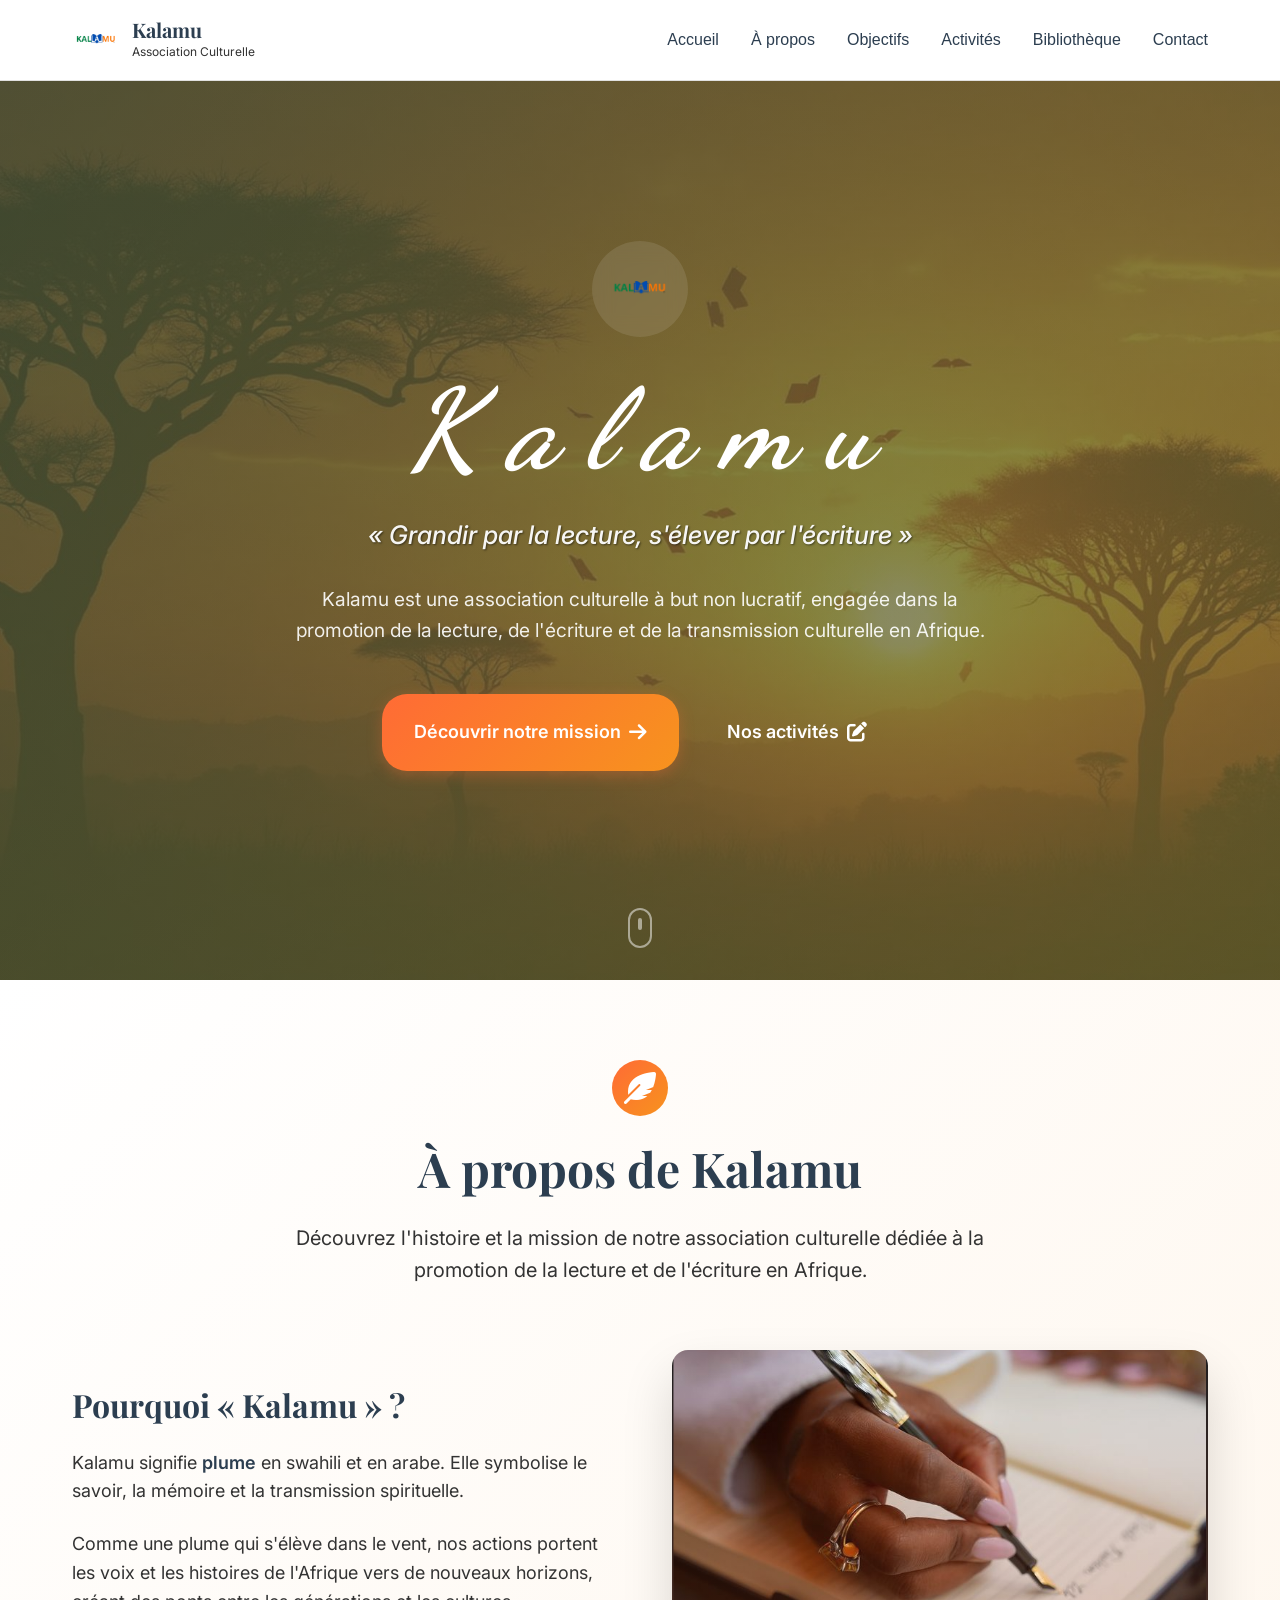
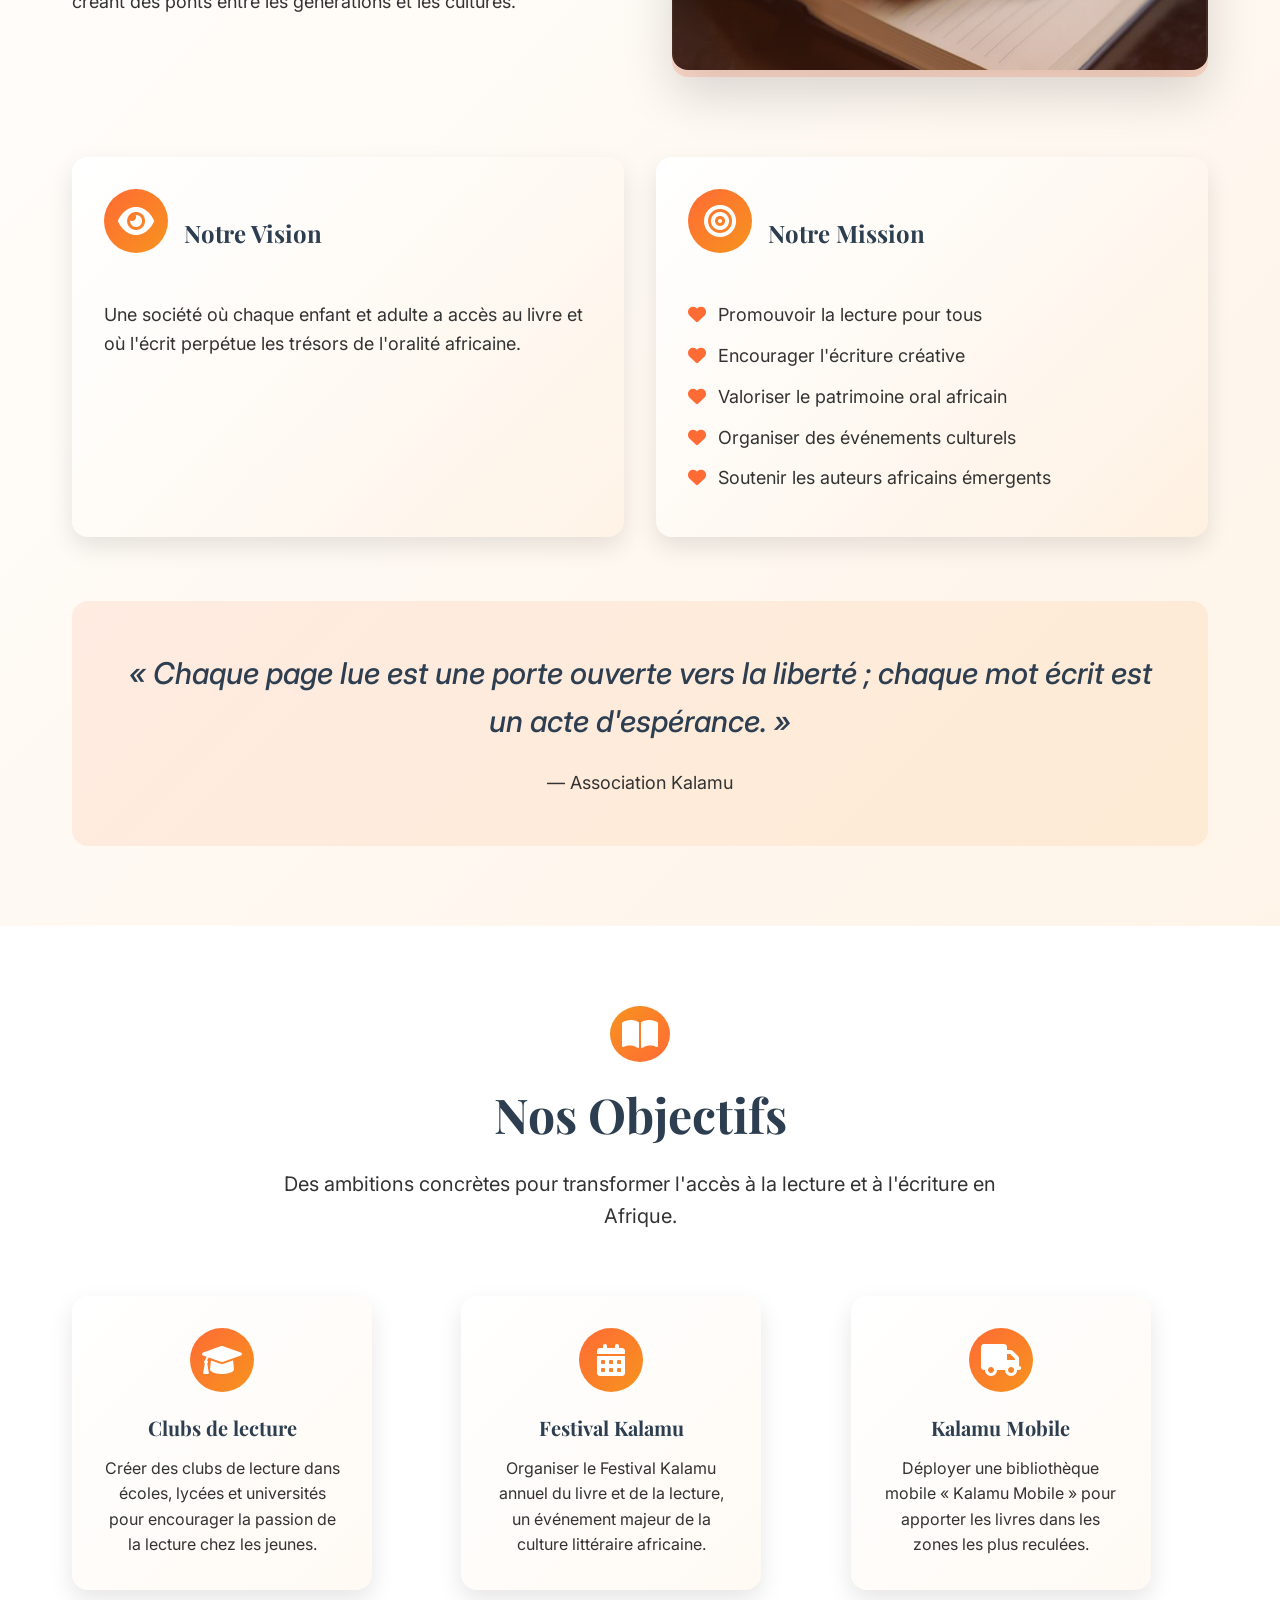
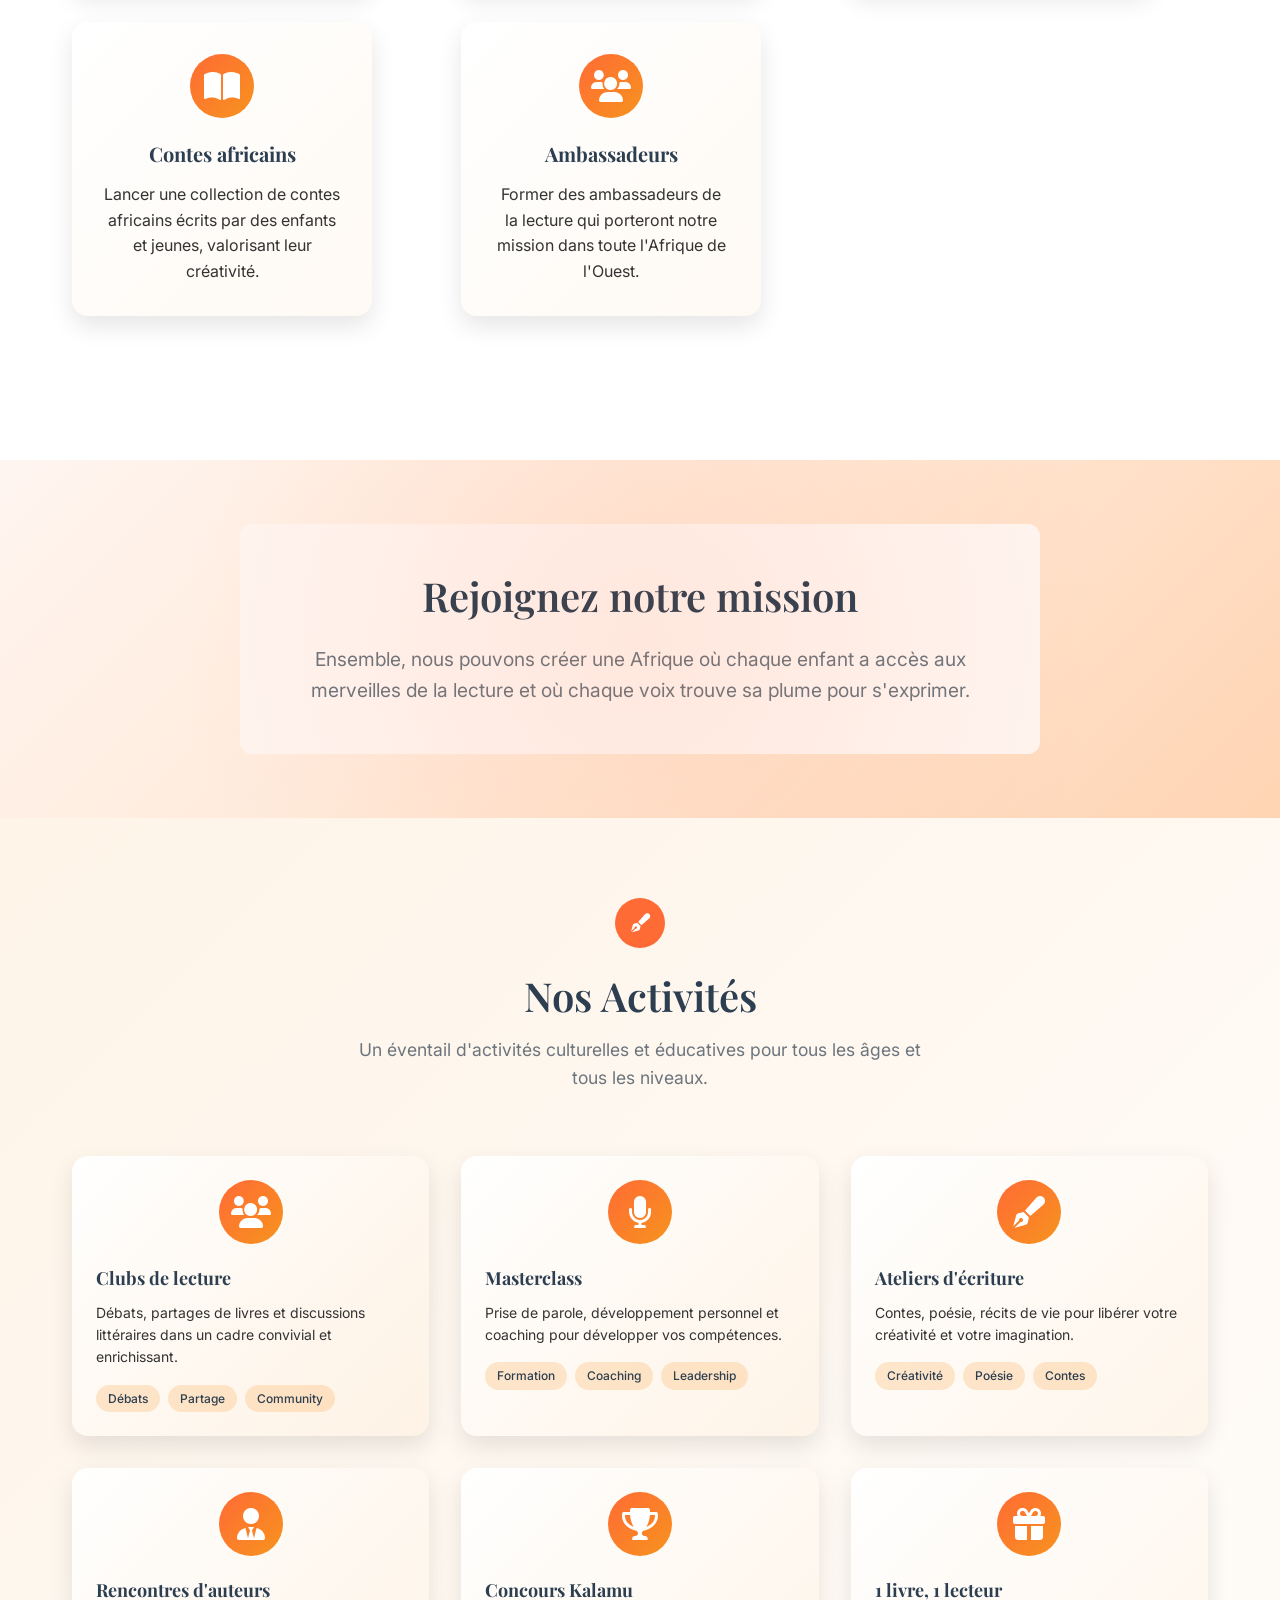
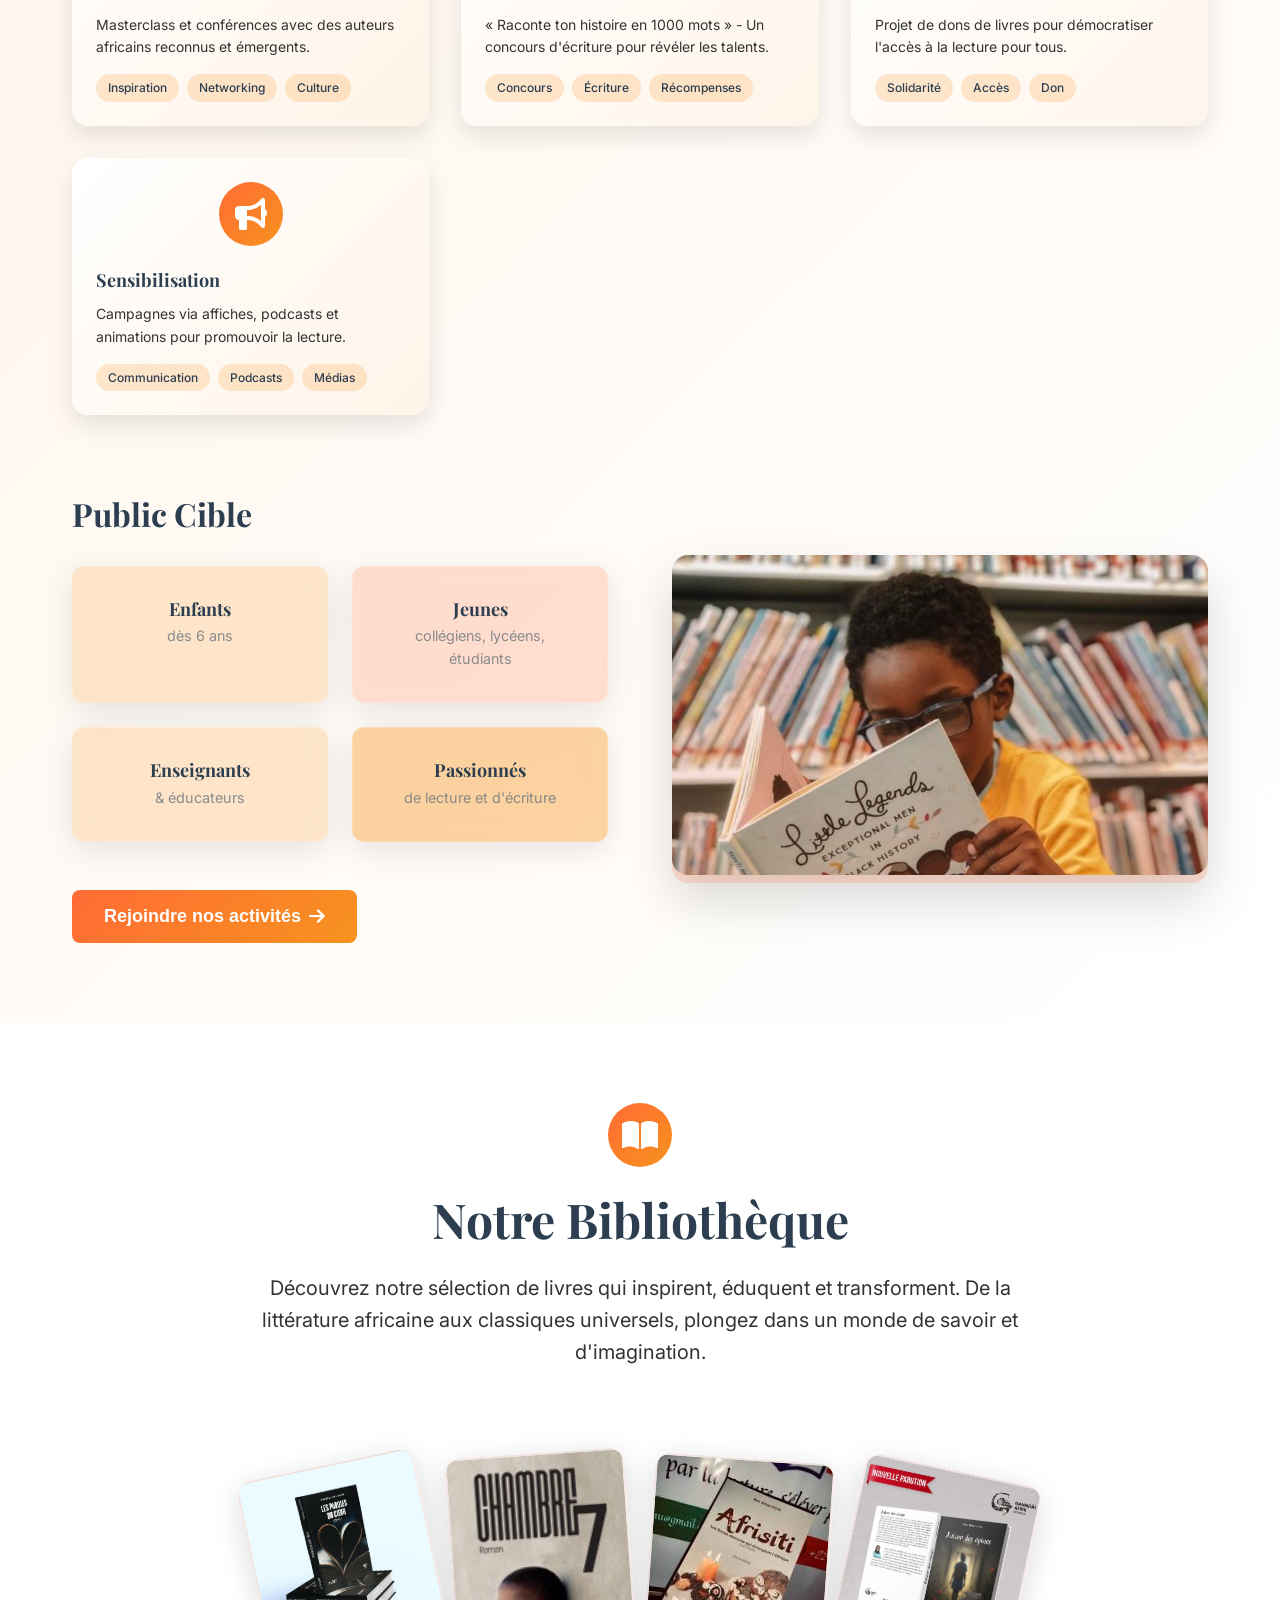
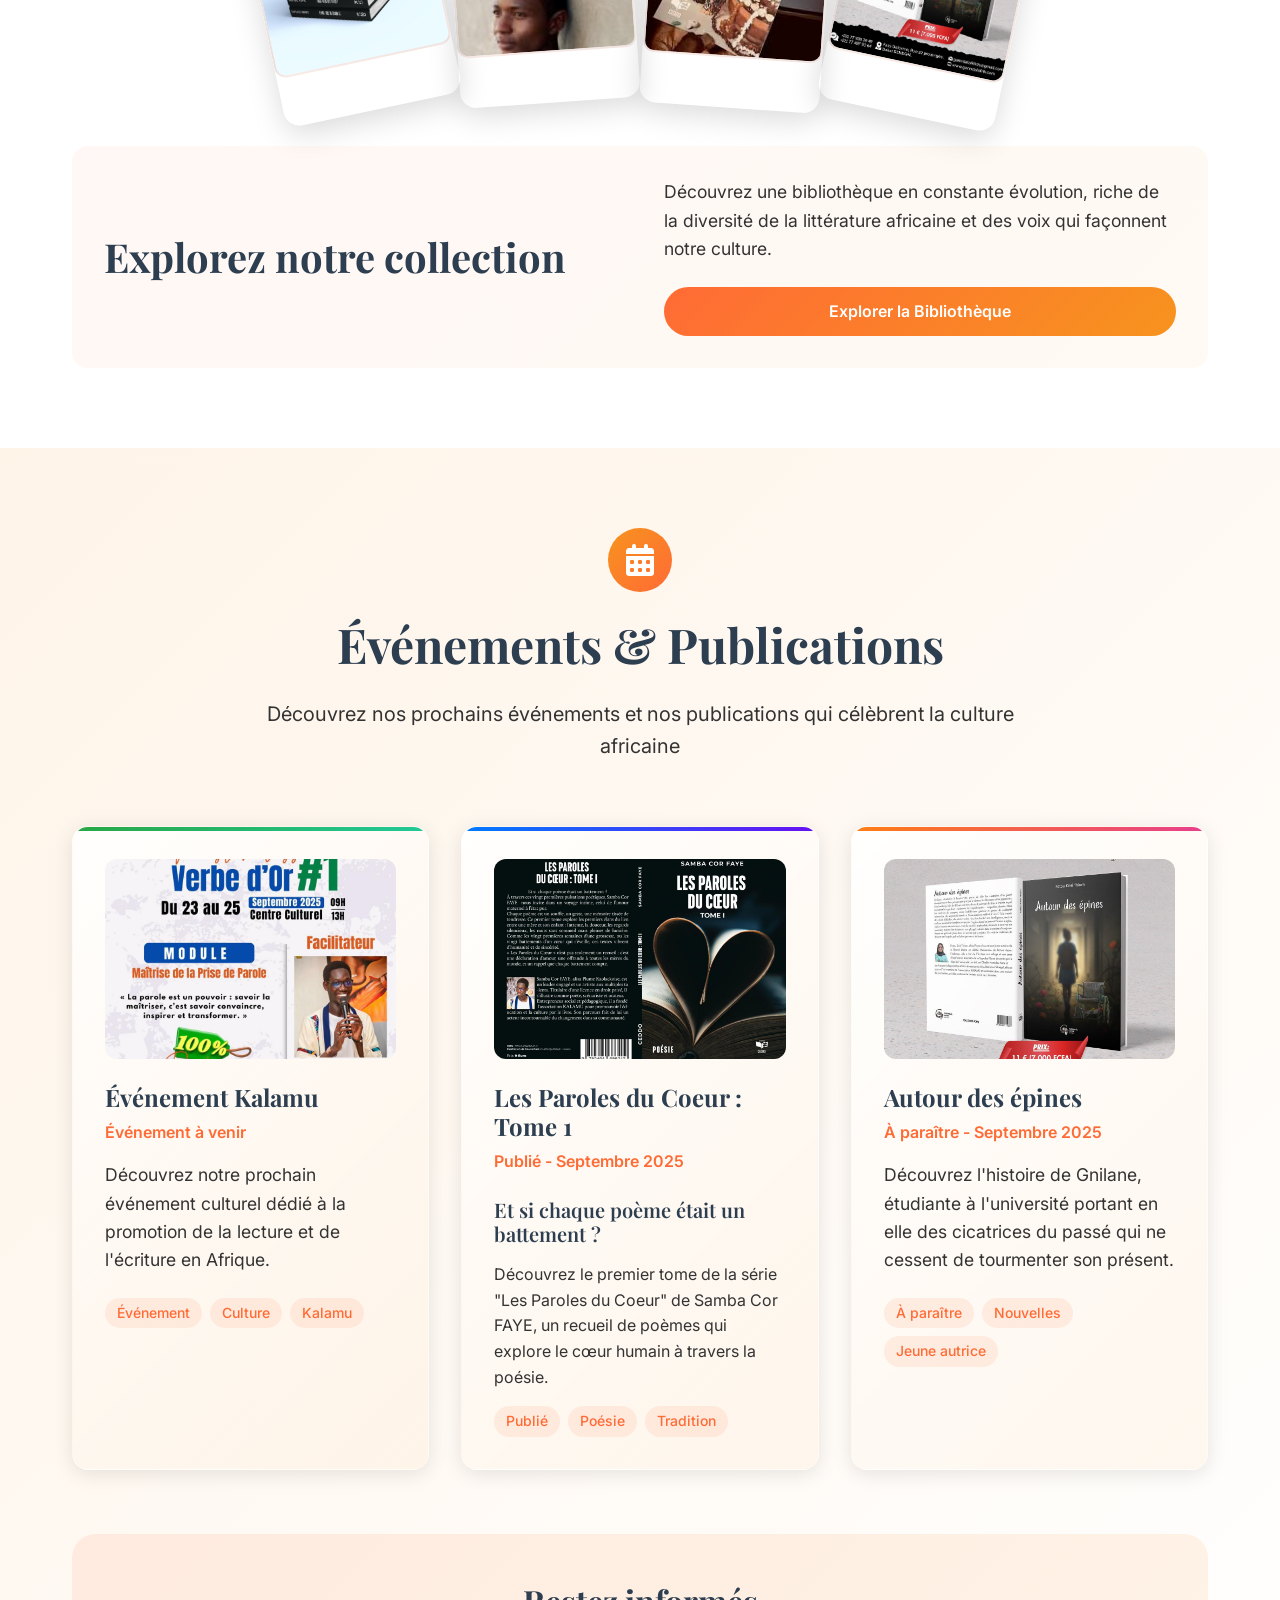
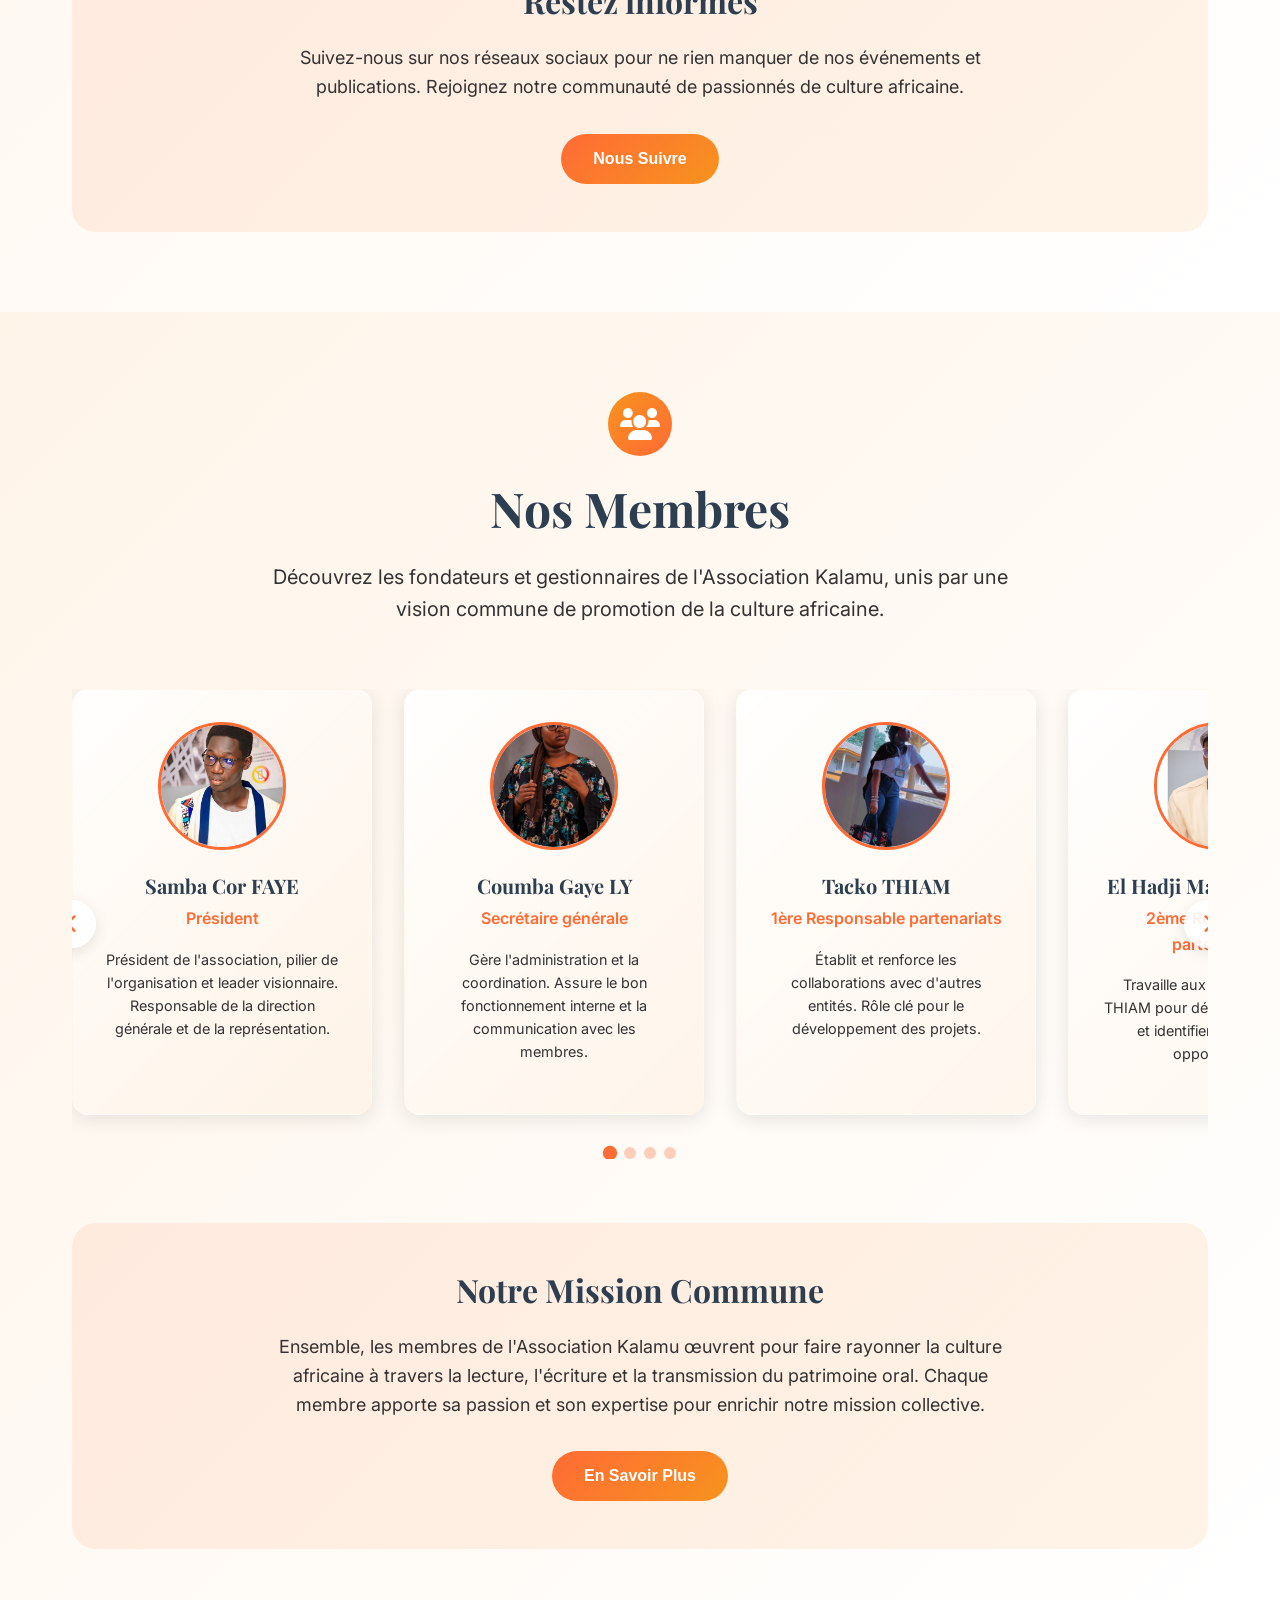
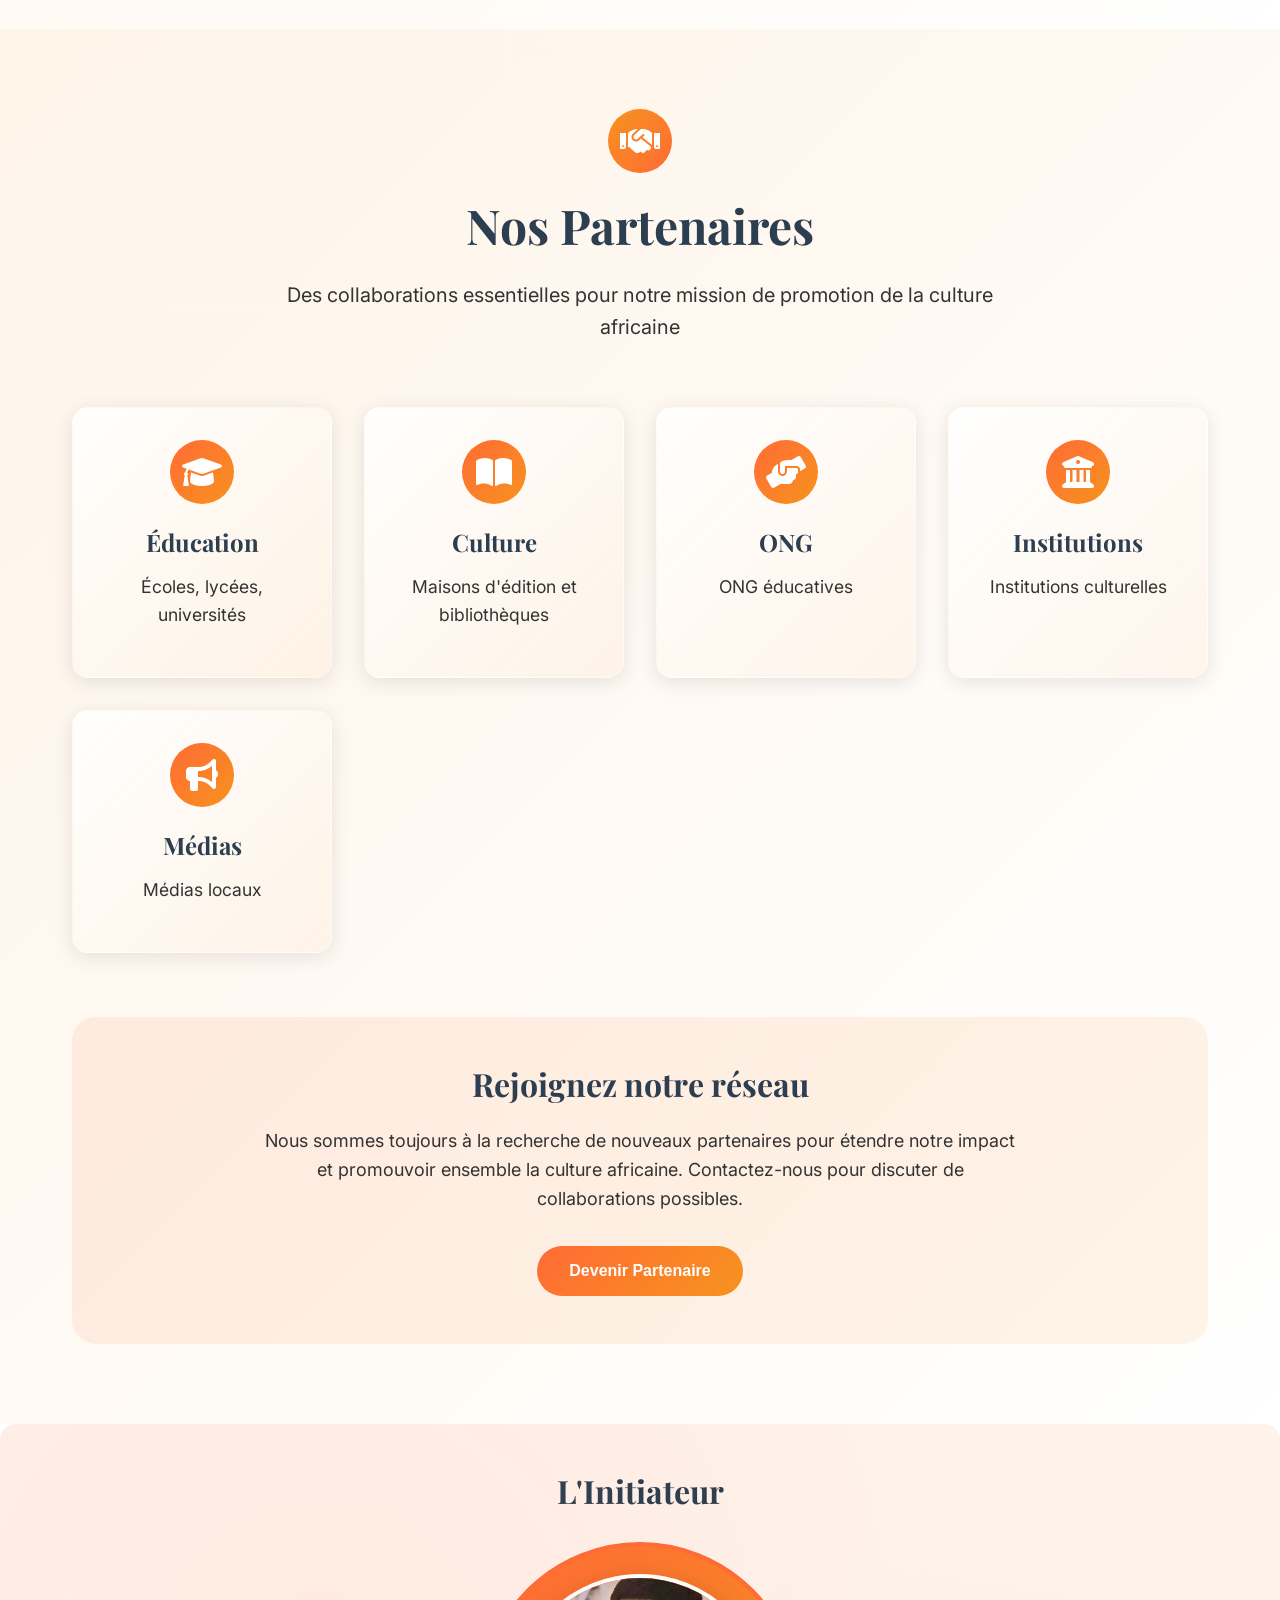
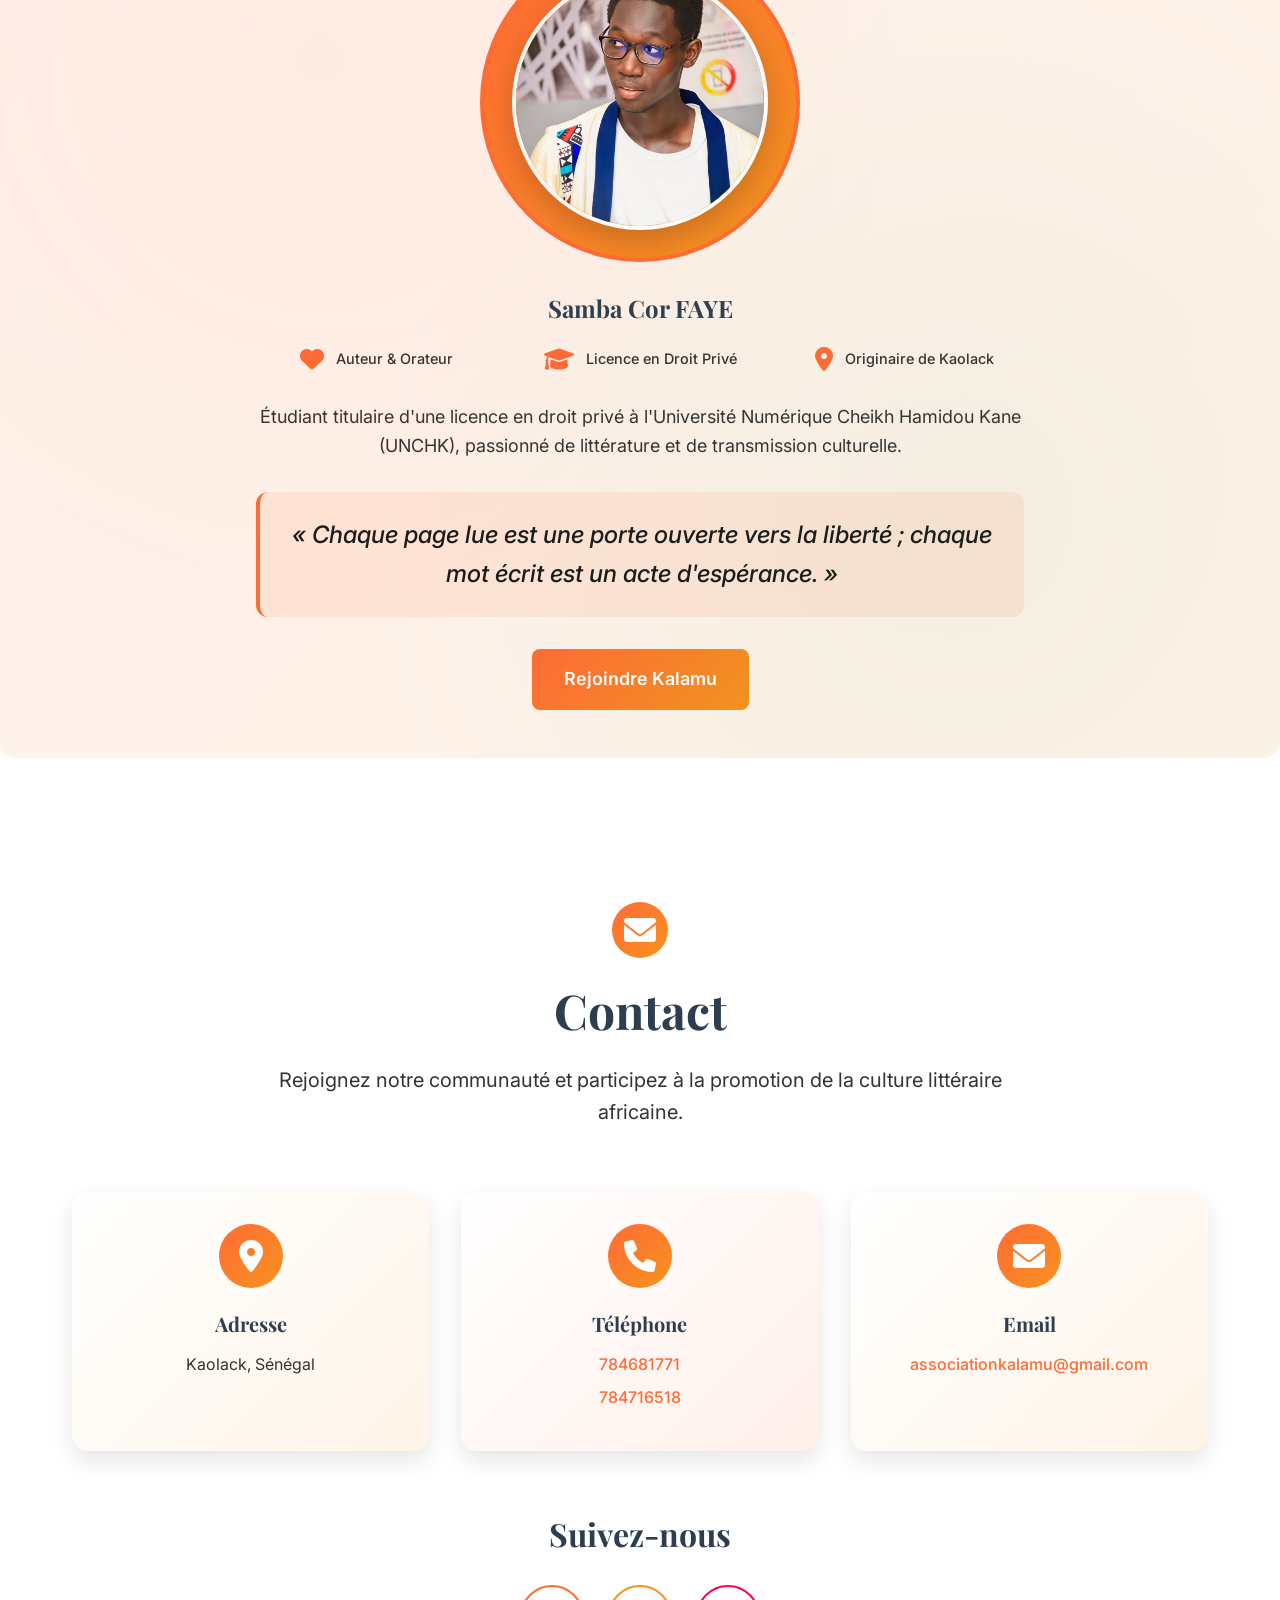
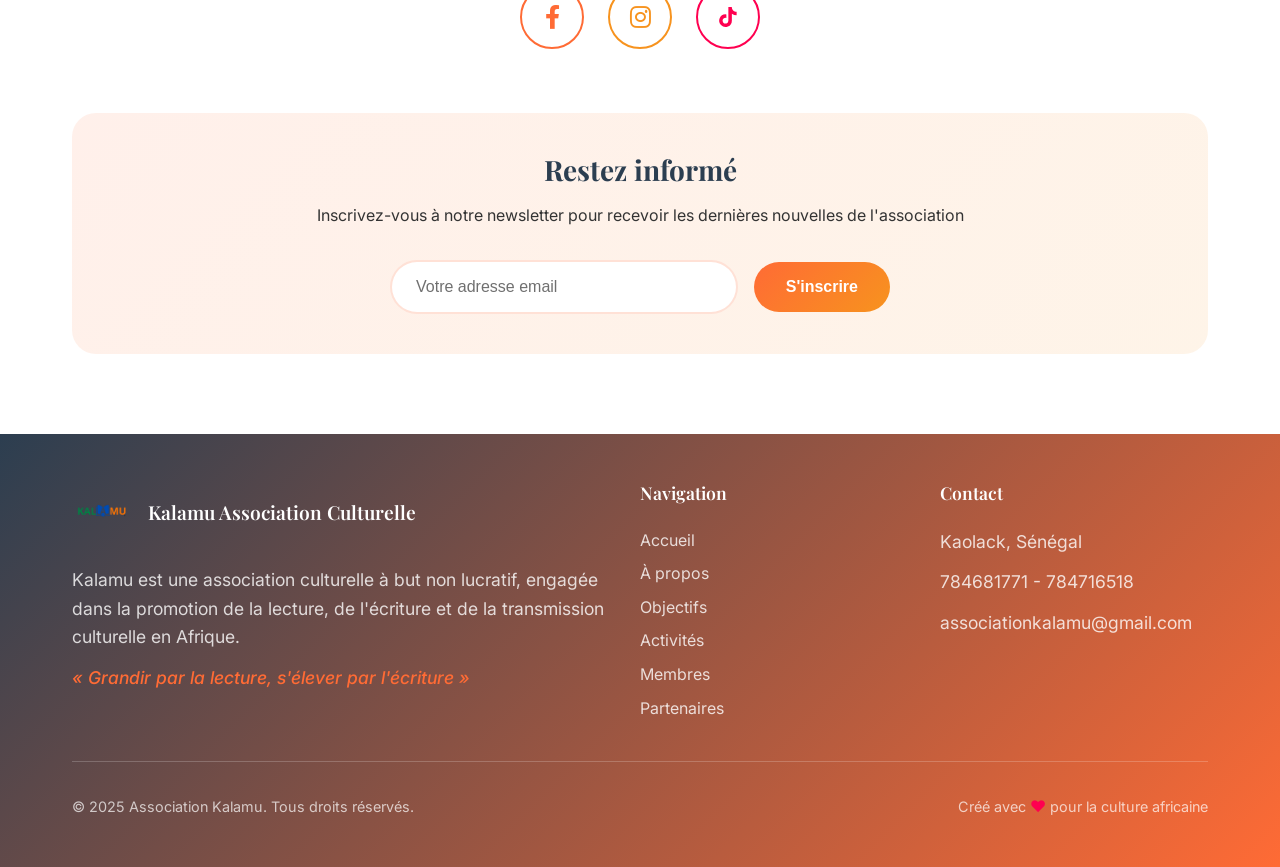
==== index.html @ d5675cac "feat: Add blinking Kalamu text animation and fix iOS Safari hero image display - Add color-changing " ====
<!DOCTYPE html>
<html lang="fr">
<head>
    <meta charset="UTF-8">
    <meta name="viewport" content="width=device-width, initial-scale=1.0">
    <meta name="description" content="Kalamu est une association culturelle à but non lucratif, engagée dans la promotion de la lecture, de l'écriture et de la transmission culturelle en Afrique. Rejoignez notre mission pour démocratiser l'accès à la lecture.">
    <meta name="keywords" content="association, culture, lecture, écriture, Afrique, Kalamu, éducation, littérature, Sénégal, Kaolack">
    <meta name="author" content="Association Kalamu">
    
    <!-- Open Graph / Facebook -->
    <meta property="og:type" content="website">
    <meta property="og:url" content="https://kalamu.org/">
    <meta property="og:title" content="Kalamu - Association Culturelle">
    <meta property="og:description" content="Promouvoir la lecture et l'écriture en Afrique. Grandir par la lecture, s'élever par l'écriture.">
    <meta property="og:image" content="logo.PNG">

    <!-- Twitter -->
    <meta property="twitter:card" content="summary_large_image">
    <meta property="twitter:url" content="https://kalamu.org/">
    <meta property="twitter:title" content="Kalamu - Association Culturelle">
    <meta property="twitter:description" content="Promouvoir la lecture et l'écriture en Afrique. Grandir par la lecture, s'élever par l'écriture.">
    <meta property="twitter:image" content="logo.PNG">
    
    <title>Kalamu - Association Culturelle</title>
    
    <!-- Favicon -->
    <link rel="icon" type="image/png" sizes="32x32" href="logo.PNG">
    <link rel="icon" type="image/png" sizes="16x16" href="logo.PNG">
    <link rel="apple-touch-icon" sizes="180x180" href="logo.PNG">
    <link rel="shortcut icon" href="logo.PNG">
    
    <link rel="preconnect" href="https://fonts.googleapis.com">
    <link rel="preconnect" href="https://fonts.gstatic.com" crossorigin>
    <link href="https://fonts.googleapis.com/css2?family=Inter:wght@400;600;700&family=Playfair+Display:wght@400;600;700&family=Dancing+Script:wght@400;500;600;700&display=swap" rel="stylesheet">
    <link rel="stylesheet" href="https://cdnjs.cloudflare.com/ajax/libs/font-awesome/6.0.0-beta3/css/all.min.css">
    <link rel="stylesheet" href="styles.css">
    
    <!-- Structured Data -->
    <script type="application/ld+json">
    {
        "@context": "https://schema.org",
        "@type": "Organization",
        "name": "Association Kalamu",
        "alternateName": "Kalamu",
        "url": "https://kalamu.org",
        "logo": "logo.PNG",
        "description": "Association culturelle à but non lucratif, engagée dans la promotion de la lecture, de l'écriture et de la transmission culturelle en Afrique",
        "address": {
            "@type": "PostalAddress",
            "addressLocality": "Kaolack",
            "addressCountry": "SN"
        },
        "contactPoint": {
            "@type": "ContactPoint",
            "telephone": "+221-784-681-771",
            "contactType": "customer service",
            "email": "associationkalamu@gmail.com"
        },
        "founder": {
            "@type": "Person",
            "name": "Samba Cor FAYE",
            "jobTitle": "Auteur, orateur et étudiant"
        },
        "sameAs": [
            "https://facebook.com/kalamu",
            "https://instagram.com/kalamu",
            "https://youtube.com/kalamu"
        ]
    }
    </script>
</head>
<body>
    <header class="header">
        <div class="container">
            <div class="header-content">
                <!-- Logo -->
                <div class="logo" onclick="goToPage('/')">
                    <div class="logo-icon">
                        <img src="logo.PNG" alt="Kalamu Association">
                    </div>
                    <div class="logo-text">
                <h1>Kalamu</h1>
                        <p class="logo-subtitle">Association Culturelle</p>
            </div>
        </div>
                
                <!-- Desktop Navigation -->
                <nav class="main-nav" role="navigation" aria-label="Navigation principale">
                    <button onclick="scrollToSection('accueil')" class="nav-link">Accueil</button>
                    <button onclick="scrollToSection('a-propos')" class="nav-link">À propos</button>
                    <button onclick="scrollToSection('objectifs')" class="nav-link">Objectifs</button>
                    <button onclick="scrollToSection('activites')" class="nav-link">Activités</button>
                    <button onclick="goToPage('bibliotheque.html')" class="nav-link">Bibliothèque</button>
                    <button onclick="scrollToSection('contact')" class="nav-link">Contact</button>
                </nav>
                
                <!-- Mobile Menu Button -->
                <button class="mobile-menu-toggle" aria-label="Ouvrir le menu mobile" aria-expanded="false">
                    <i class="fas fa-bars mobile-menu-icon"></i>
                    <i class="fas fa-times mobile-close-icon"></i>
                </button>
            </div>
            
            <!-- Mobile Menu -->
            <div class="mobile-menu">
                <nav class="mobile-nav" role="navigation" aria-label="Navigation mobile">
                    <button onclick="scrollToSection('accueil')" class="mobile-nav-link">Accueil</button>
                    <button onclick="scrollToSection('a-propos')" class="mobile-nav-link">À propos</button>
                    <button onclick="scrollToSection('objectifs')" class="mobile-nav-link">Objectifs</button>
                    <button onclick="scrollToSection('activites')" class="mobile-nav-link">Activités</button>
                    <button onclick="goToPage('bibliotheque.html')" class="mobile-nav-link">Bibliothèque</button>
                    <button onclick="scrollToSection('contact')" class="mobile-nav-link">Contact</button>
    </nav>
            </div>
        </div>
    </header>

    <main id="main" role="main">
        <!-- Hero Section -->
        <section id="hero" class="hero-section">
            <div class="container">
                <div class="hero-content">
                    <!-- Logo Section -->
                    <div class="hero-logo-section">
                        <div class="hero-logo-container">
                            <img src="logo.PNG" alt="Kalamu Association" class="hero-logo">
                        </div>
                    </div>

                    <!-- Main Heading -->
                    <h1 class="hero-title cursive blinking-text">
                        <span class="letter" style="--delay: 0s">K</span>
                        <span class="letter" style="--delay: 0.2s">a</span>
                        <span class="letter" style="--delay: 0.4s">l</span>
                        <span class="letter" style="--delay: 0.6s">a</span>
                        <span class="letter" style="--delay: 0.8s">m</span>
                        <span class="letter" style="--delay: 1s">u</span>
                    </h1>
                    
                    <!-- Slogan -->
                    <p class="hero-slogan">« Grandir par la lecture, s'élever par l'écriture »</p>

                    <!-- Description -->
                    <p class="hero-description">
                        Kalamu est une association culturelle à but non lucratif, engagée dans la promotion 
                        de la lecture, de l'écriture et de la transmission culturelle en Afrique.
                    </p>

                    <!-- Action Buttons -->
                    <div class="hero-buttons">
                        <a href="#a-propos" class="btn btn-primary">
                            Découvrir notre mission
                            <i class="fas fa-arrow-right"></i>
                        </a>
                        <a href="#activites" class="btn btn-outline">
                            Nos activités
                            <i class="fas fa-edit"></i>
                        </a>
                        </div>
                    </div>
                </div>
            
            <!-- Scroll indicator -->
            <div class="scroll-indicator">
                <div class="scroll-arrow">
                    <div class="scroll-dot"></div>
                </div>
            </div>
        </section>

        

        <section id="a-propos" class="about-section">
            <div class="container">
                <!-- Section Header -->
                <div class="about-header">
                    <div class="about-icon">
                        <i class="fas fa-feather-alt"></i>
                    </div>
                    <h2>À propos de Kalamu</h2>
                    <p>Découvrez l'histoire et la mission de notre association culturelle dédiée à la promotion de la lecture et de l'écriture en Afrique.</p>
                </div>
                
                <!-- Why Kalamu -->
                <div class="why-kalamu-section">
                    <div class="why-kalamu-content">
                            <h3>Pourquoi « Kalamu » ?</h3>
                        <div class="why-kalamu-text">
                            <p>Kalamu signifie <span class="highlight">plume</span> en swahili et en arabe. Elle symbolise le savoir, la mémoire et la transmission spirituelle.</p>
                            <p>Comme une plume qui s'élève dans le vent, nos actions portent les voix et les histoires de l'Afrique vers de nouveaux horizons, créant des ponts entre les générations et les cultures.</p>
                        </div>
                    </div>
                    <div class="writing-scene">
                        <img src="writing-scene.png" alt="Scène d'écriture africaine traditionnelle">
                        <div class="image-overlay"></div>
                    </div>
                </div>

                <!-- Vision and Mission -->
                <div class="vision-mission-grid">
                    <!-- Vision -->
                    <div class="vision-card">
                        <div class="card-header">
                        <div class="card-icon">
                            <i class="fas fa-eye"></i>
                        </div>
                        <h3>Notre Vision</h3>
                        </div>
                        <p>Une société où chaque enfant et adulte a accès au livre et où l'écrit perpétue les trésors de l'oralité africaine.</p>
                    </div>

                    <!-- Mission -->
                    <div class="mission-card">
                        <div class="card-header">
                        <div class="card-icon">
                            <i class="fas fa-bullseye"></i>
                        </div>
                        <h3>Notre Mission</h3>
                        </div>
                        <ul class="mission-list">
                            <li><i class="fas fa-heart"></i> Promouvoir la lecture pour tous</li>
                            <li><i class="fas fa-heart"></i> Encourager l'écriture créative</li>
                            <li><i class="fas fa-heart"></i> Valoriser le patrimoine oral africain</li>
                            <li><i class="fas fa-heart"></i> Organiser des événements culturels</li>
                            <li><i class="fas fa-heart"></i> Soutenir les auteurs africains émergents</li>
                    </ul>
                    </div>
                </div>

                <!-- Quote -->
                <div class="about-quote">
                    <blockquote>« Chaque page lue est une porte ouverte vers la liberté ; chaque mot écrit est un acte d'espérance. »</blockquote>
                    <p class="quote-author">— Association Kalamu</p>
                </div>
            </div>
        </section>

        <section id="objectifs" class="objectives-section">
            <div class="container">
                <!-- Section Header -->
                <div class="objectives-header">
                    <div class="objectives-icon">
                        <i class="fas fa-book-open"></i>
                    </div>
                    <h2>Nos Objectifs</h2>
                    <p>Des ambitions concrètes pour transformer l'accès à la lecture et à l'écriture en Afrique.</p>
                </div>
                
                <!-- Objectives Grid (Desktop) -->
                <div class="objectives-grid">
                    <div class="objective-card">
                        <div class="objective-icon">
                            <i class="fas fa-graduation-cap"></i>
                        </div>
                        <h3>Clubs de lecture</h3>
                        <p>Créer des clubs de lecture dans écoles, lycées et universités pour encourager la passion de la lecture chez les jeunes.</p>
                    </div>
                    
                    <div class="objective-card">
                        <div class="objective-icon">
                            <i class="fas fa-calendar-alt"></i>
                        </div>
                        <h3>Festival Kalamu</h3>
                        <p>Organiser le Festival Kalamu annuel du livre et de la lecture, un événement majeur de la culture littéraire africaine.</p>
                    </div>
                    
                    <div class="objective-card">
                        <div class="objective-icon">
                            <i class="fas fa-truck"></i>
                        </div>
                        <h3>Kalamu Mobile</h3>
                        <p>Déployer une bibliothèque mobile « Kalamu Mobile » pour apporter les livres dans les zones les plus reculées.</p>
                    </div>
                    
                    <div class="objective-card">
                        <div class="objective-icon">
                            <i class="fas fa-book-open"></i>
                        </div>
                        <h3>Contes africains</h3>
                        <p>Lancer une collection de contes africains écrits par des enfants et jeunes, valorisant leur créativité.</p>
                    </div>
                    
                    <div class="objective-card">
                        <div class="objective-icon">
                            <i class="fas fa-users"></i>
                        </div>
                        <h3>Ambassadeurs</h3>
                        <p>Former des ambassadeurs de la lecture qui porteront notre mission dans toute l'Afrique de l'Ouest.</p>
                    </div>
                </div>

                <!-- Objectives Carousel (Mobile) -->
                <div class="objectives-carousel">
                    <div class="objectives-track">
                        <div class="objective-card">
                            <div class="objective-icon">
                                <i class="fas fa-graduation-cap"></i>
                            </div>
                            <h3>Clubs de lecture</h3>
                            <p>Créer des clubs de lecture dans écoles, lycées et universités pour encourager la passion de la lecture chez les jeunes.</p>
                        </div>
                        
                        <div class="objective-card">
                            <div class="objective-icon">
                                <i class="fas fa-calendar-alt"></i>
                            </div>
                            <h3>Festival Kalamu</h3>
                            <p>Organiser le Festival Kalamu annuel du livre et de la lecture, un événement majeur de la culture littéraire africaine.</p>
                        </div>
                        
                        <div class="objective-card">
                            <div class="objective-icon">
                                <i class="fas fa-truck"></i>
                            </div>
                            <h3>Kalamu Mobile</h3>
                            <p>Déployer une bibliothèque mobile « Kalamu Mobile » pour apporter les livres dans les zones les plus reculées.</p>
                        </div>
                        
                        <div class="objective-card">
                            <div class="objective-icon">
                                <i class="fas fa-book-open"></i>
                            </div>
                            <h3>Contes africains</h3>
                            <p>Lancer une collection de contes africains écrits par des enfants et jeunes, valorisant leur créativité.</p>
                        </div>
                        
                        <div class="objective-card">
                            <div class="objective-icon">
                                <i class="fas fa-users"></i>
                            </div>
                            <h3>Ambassadeurs</h3>
                            <p>Former des ambassadeurs de la lecture qui porteront notre mission dans toute l'Afrique de l'Ouest.</p>
                        </div>
                    </div>

                    <!-- Carousel Controls -->
                    <div class="objectives-carousel-controls">
                        <button class="objectives-carousel-btn prev-btn" onclick="moveObjectivesCarousel(-1)" title="Objectif précédent" aria-label="Objectif précédent">
                            <i class="fas fa-chevron-left"></i>
                        </button>
                        <button class="objectives-carousel-btn next-btn" onclick="moveObjectivesCarousel(1)" title="Objectif suivant" aria-label="Objectif suivant">
                            <i class="fas fa-chevron-right"></i>
                        </button>
                    </div>

                    <!-- Carousel Dots -->
                    <div class="objectives-carousel-dots">
                        <span class="objectives-dot active" onclick="goToObjectivesSlide(1)"></span>
                        <span class="objectives-dot" onclick="goToObjectivesSlide(2)"></span>
                        <span class="objectives-dot" onclick="goToObjectivesSlide(3)"></span>
                    </div>
                </div>

            </div>
        </section>

        <!-- Mission Section -->
        <section id="mission" class="mission-section">
            <div class="container">
                <div class="mission-content">
                    <h2>Rejoignez notre mission</h2>
                    <p>Ensemble, nous pouvons créer une Afrique où chaque enfant a accès aux merveilles de la lecture et où chaque voix trouve sa plume pour s'exprimer.</p>
                </div>
            </div>
        </section>

        <section id="activites" class="activities-section">
            <div class="container">
                <div class="section-header">
                    <div class="section-icon">
                        <i class="fas fa-pen-fancy"></i>
                    </div>
                    <h2>Nos Activités</h2>
                    <p>Un éventail d'activités culturelles et éducatives pour tous les âges et tous les niveaux.</p>
                </div>
                
                <!-- Activities Grid (Desktop) -->
                <div class="activities-grid">
                    <div class="activity-card">
                        <div class="card-icon">
                            <i class="fas fa-users"></i>
                        </div>
                        <h3>Clubs de lecture</h3>
                        <p>Débats, partages de livres et discussions littéraires dans un cadre convivial et enrichissant.</p>
                        <div class="activity-tags">
                            <span class="tag">Débats</span>
                            <span class="tag">Partage</span>
                            <span class="tag">Community</span>
                        </div>
                    </div>
                    <div class="activity-card">
                        <div class="card-icon">
                            <i class="fas fa-microphone"></i>
                        </div>
                        <h3>Masterclass</h3>
                        <p>Prise de parole, développement personnel et coaching pour développer vos compétences.</p>
                        <div class="activity-tags">
                            <span class="tag">Formation</span>
                            <span class="tag">Coaching</span>
                            <span class="tag">Leadership</span>
                        </div>
                    </div>
                    <div class="activity-card">
                        <div class="card-icon">
                            <i class="fas fa-pen-fancy"></i>
                        </div>
                        <h3>Ateliers d'écriture</h3>
                        <p>Contes, poésie, récits de vie pour libérer votre créativité et votre imagination.</p>
                        <div class="activity-tags">
                            <span class="tag">Créativité</span>
                            <span class="tag">Poésie</span>
                            <span class="tag">Contes</span>
                        </div>
                    </div>
                    <div class="activity-card">
                        <div class="card-icon">
                            <i class="fas fa-user-tie"></i>
                        </div>
                        <h3>Rencontres d'auteurs</h3>
                        <p>Masterclass et conférences avec des auteurs africains reconnus et émergents.</p>
                        <div class="activity-tags">
                            <span class="tag">Inspiration</span>
                            <span class="tag">Networking</span>
                            <span class="tag">Culture</span>
                        </div>
                    </div>
                    <div class="activity-card">
                        <div class="card-icon">
                            <i class="fas fa-trophy"></i>
                        </div>
                        <h3>Concours Kalamu</h3>
                        <p>« Raconte ton histoire en 1000 mots » - Un concours d'écriture pour révéler les talents.</p>
                        <div class="activity-tags">
                            <span class="tag">Concours</span>
                            <span class="tag">Écriture</span>
                            <span class="tag">Récompenses</span>
                        </div>
                    </div>
                    <div class="activity-card">
                        <div class="card-icon">
                            <i class="fas fa-gift"></i>
                        </div>
                        <h3>1 livre, 1 lecteur</h3>
                        <p>Projet de dons de livres pour démocratiser l'accès à la lecture pour tous.</p>
                        <div class="activity-tags">
                            <span class="tag">Solidarité</span>
                            <span class="tag">Accès</span>
                            <span class="tag">Don</span>
                        </div>
                    </div>
                    
                    <div class="activity-card">
                        <div class="card-icon">
                            <i class="fas fa-bullhorn"></i>
                </div>
                        <h3>Sensibilisation</h3>
                        <p>Campagnes via affiches, podcasts et animations pour promouvoir la lecture.</p>
                        <div class="activity-tags">
                            <span class="tag">Communication</span>
                            <span class="tag">Podcasts</span>
                            <span class="tag">Médias</span>
                            </div>
                                </div>
                                </div>

                <!-- Activities Carousel (Mobile) -->
                <div class="activities-carousel">
                    <div class="activities-track">
                        <div class="activity-card">
                            <div class="card-icon">
                                <i class="fas fa-users"></i>
                            </div>
                            <h3>Clubs de lecture</h3>
                            <p>Débats, partages de livres et discussions littéraires dans un cadre convivial et enrichissant.</p>
                            <div class="activity-tags">
                                <span class="tag">Débats</span>
                                <span class="tag">Partage</span>
                                <span class="tag">Community</span>
                        </div>
                    </div>
                        <div class="activity-card">
                            <div class="card-icon">
                                <i class="fas fa-microphone"></i>
                            </div>
                            <h3>Masterclass</h3>
                            <p>Prise de parole, développement personnel et coaching pour développer vos compétences.</p>
                            <div class="activity-tags">
                                <span class="tag">Formation</span>
                                <span class="tag">Coaching</span>
                                <span class="tag">Leadership</span>
                                </div>
                                </div>
                        <div class="activity-card">
                            <div class="card-icon">
                                <i class="fas fa-pen-fancy"></i>
                            </div>
                            <h3>Ateliers d'écriture</h3>
                            <p>Contes, poésie, récits de vie pour libérer votre créativité et votre imagination.</p>
                            <div class="activity-tags">
                                <span class="tag">Créativité</span>
                                <span class="tag">Poésie</span>
                                <span class="tag">Contes</span>
                        </div>
                    </div>
                        <div class="activity-card">
                            <div class="card-icon">
                                <i class="fas fa-user-tie"></i>
                            </div>
                            <h3>Rencontres d'auteurs</h3>
                            <p>Masterclass et conférences avec des auteurs africains reconnus et émergents.</p>
                            <div class="activity-tags">
                                <span class="tag">Inspiration</span>
                                <span class="tag">Networking</span>
                                <span class="tag">Culture</span>
                                </div>
                                </div>
                        <div class="activity-card">
                            <div class="card-icon">
                                <i class="fas fa-trophy"></i>
                            </div>
                            <h3>Concours Kalamu</h3>
                            <p>« Raconte ton histoire en 1000 mots » - Un concours d'écriture pour révéler les talents.</p>
                            <div class="activity-tags">
                                <span class="tag">Concours</span>
                                <span class="tag">Écriture</span>
                                <span class="tag">Récompenses</span>
                        </div>
                    </div>
                        <div class="activity-card">
                            <div class="card-icon">
                                <i class="fas fa-gift"></i>
                </div>
                            <h3>1 livre, 1 lecteur</h3>
                            <p>Projet de dons de livres pour démocratiser l'accès à la lecture pour tous.</p>
                            <div class="activity-tags">
                                <span class="tag">Solidarité</span>
                                <span class="tag">Accès</span>
                                <span class="tag">Don</span>
                    </div>
                </div>

                        <div class="activity-card">
                    <div class="card-icon">
                        <i class="fas fa-bullhorn"></i>
                    </div>
                    <h3>Sensibilisation</h3>
                    <p>Campagnes via affiches, podcasts et animations pour promouvoir la lecture.</p>
                    <div class="activity-tags">
                        <span class="tag">Communication</span>
                        <span class="tag">Podcasts</span>
                        <span class="tag">Médias</span>
                            </div>
                    </div>
                </div>
                
                    <!-- Carousel Controls -->
                    <div class="activities-carousel-controls">
                        <button class="activities-carousel-btn prev-btn" onclick="moveActivitiesCarousel(-1)" title="Activité précédente" aria-label="Activité précédente">
                            <i class="fas fa-chevron-left"></i>
                        </button>
                        <button class="activities-carousel-btn next-btn" onclick="moveActivitiesCarousel(1)" title="Activité suivante" aria-label="Activité suivante">
                            <i class="fas fa-chevron-right"></i>
                        </button>
                </div>
                
                    <!-- Carousel Dots -->
                    <div class="activities-carousel-dots">
                        <span class="activities-dot active" onclick="goToActivitiesSlide(1)"></span>
                        <span class="activities-dot" onclick="goToActivitiesSlide(2)"></span>
                        <span class="activities-dot" onclick="goToActivitiesSlide(3)"></span>
                        <span class="activities-dot" onclick="goToActivitiesSlide(4)"></span>
                    </div>
                </div>

                <!-- Public Target and Image -->
                <div class="public-target-section">
                    <div class="public-target-content">
                        <h3>Public Cible</h3>
                <div class="audience-grid">
                            <div class="audience-card audience-gold">
                                <h4>Enfants</h4>
                        <p>dès 6 ans</p>
                    </div>
                            <div class="audience-card audience-terracotta">
                                <h4>Jeunes</h4>
                        <p>collégiens, lycéens, étudiants</p>
                    </div>
                            <div class="audience-card audience-sunset">
                                <h4>Enseignants</h4>
                        <p>& éducateurs</p>
                    </div>
                            <div class="audience-card audience-sand">
                                <h4>Passionnés</h4>
                        <p>de lecture et d'écriture</p>
                    </div>
                </div>
                        <button class="activities-cta-btn" onclick="scrollToSection('contact')">
                            Rejoindre nos activités
                            <i class="fas fa-arrow-right"></i>
                        </button>
                    </div>
                    <div class="reading-children">
                        <img src="children-reading.jpg" alt="Enfants africains lisant sous un baobab">
                        <div class="image-overlay"></div>
                    </div>
                </div>
            </div>
        </section>

        <!-- Library Section -->
        <section id="bibliotheque" class="library-section">
            <div class="container">
                <div class="max-w-6xl mx-auto">
                    <!-- Section Header -->
                    <div class="library-header">
                        <div class="library-icon">
                            <i class="fas fa-book-open"></i>
                        </div>
                        <h2>Notre Bibliothèque</h2>
                        <p>Découvrez notre sélection de livres qui inspirent, éduquent et transforment. De la littérature africaine aux classiques universels, plongez dans un monde de savoir et d'imagination.</p>
                    </div>

                    <!-- Library Teaser -->
                    <div class="library-teaser">
                        <div class="book-teaser">
                            <img src="Paroles_Du_Coeur.jpg" alt="Les Paroles du Cœur" class="book-cover">
                            <div class="book-overlay">
                                <h4>Les Paroles du Cœur</h4>
                                <p>Samba Cor FAYE</p>
                            </div>
                        </div>
                        <div class="book-teaser">
                            <img src="Chambre_7.jpg" alt="Chambre 7" class="book-cover">
                            <div class="book-overlay">
                                <h4>Chambre 7</h4>
                                <p>Gnilane</p>
                            </div>
                        </div>
                        <div class="book-teaser">
                            <img src="Afrisiti.jpg" alt="Afrisiti" class="book-cover">
                            <div class="book-overlay">
                                <h4>Afrisiti</h4>
                                <p>Collection</p>
                            </div>
                        </div>
                        <div class="book-teaser">
                            <img src="new-book.jpg" alt="Nouveau Livre" class="book-cover">
                            <div class="book-overlay">
                                <h4>Nouveau Livre</h4>
                                <p>À paraître</p>
                            </div>
                        </div>
                    </div>

                    <!-- Library CTA -->
                    <div class="library-cta">
                        <h3>Explorez notre collection</h3>
                        <div class="library-cta-content">
                            <p>Découvrez une bibliothèque en constante évolution, riche de la diversité de la littérature africaine et des voix qui façonnent notre culture.</p>
                            <a href="bibliotheque.html" class="library-cta-btn">
                                Explorer la Bibliothèque
                            </a>
                        </div>
                    </div>
                </div>
            </div>
        </section>

        <!-- Events Section -->
        <section id="evenements" class="events-section">
            <div class="container">
                <div class="max-w-6xl mx-auto">
                    <!-- Section Header -->
                    <div class="events-header">
                        <div class="events-icon">
                            <i class="fas fa-calendar-alt"></i>
                        </div>
                        <h2>Événements & Publications</h2>
                        <p>Découvrez nos prochains événements et nos publications qui célèbrent la culture africaine</p>
                    </div>

                    <!-- Events Grid -->
                    <div class="events-grid">
                        <!-- Upcoming Event -->
                        <div class="event-card upcoming-event">
                            <div class="event-image-container">
                                <img src="first_event.jpg" alt="Événement Kalamu" class="event-image" onclick="openImageModal('first_event.jpg')">
                                <div class="event-image-overlay">
                                    <button class="image-action-btn" onclick="openImageModal('first_event.jpg')" title="Voir en grand">
                                        <i class="fas fa-expand"></i>
                                    </button>
                                    <button class="image-action-btn" onclick="downloadImage('first_event.jpg')" title="Télécharger">
                                        <i class="fas fa-download"></i>
                                    </button>
                                </div>
                            </div>
                            <div class="event-content">
                                <h3>Événement Kalamu</h3>
                                <p class="event-date">Événement à venir</p>
                                <p class="event-description">Découvrez notre prochain événement culturel dédié à la promotion de la lecture et de l'écriture en Afrique.</p>
                                <div class="event-tags">
                                    <span class="event-tag">Événement</span>
                                    <span class="event-tag">Culture</span>
                                    <span class="event-tag">Kalamu</span>
                                </div>
                            </div>
                        </div>

                        <!-- Released Book -->
                        <div class="event-card released-book">
                            <div class="event-image-container">
                                <img src="deja-paru.jpg" alt="Livre déjà paru" class="event-image" onclick="openImageModal('deja-paru.jpg')">
                                <div class="event-image-overlay">
                                    <button class="image-action-btn" onclick="openImageModal('deja-paru.jpg')" title="Voir en grand">
                                        <i class="fas fa-expand"></i>
                                    </button>
                                    <button class="image-action-btn" onclick="downloadImage('deja-paru.jpg')" title="Télécharger">
                                        <i class="fas fa-download"></i>
                                    </button>
                                </div>
                            </div>
                            <div class="event-content">
                                <h3>Les Paroles du Coeur : Tome 1</h3>
                                <p class="event-date">Publié - Septembre 2025</p>
                                <p class="event-description"><h4>Et si chaque poème était un battement ?</h4>
                                Découvrez le premier tome de la série "Les Paroles du Coeur" de Samba Cor FAYE, un recueil de poèmes qui explore le cœur humain à travers la poésie.</p>
                                <div class="event-tags">
                                    <span class="event-tag">Publié</span>
                                    <span class="event-tag">Poésie</span>
                                    <span class="event-tag">Tradition</span>
                                </div>
                            </div>
                        </div>

                        <!-- Upcoming Book -->
                        <div class="event-card upcoming-book">
                            <div class="event-image-container">
                                <img src="new-book.jpg" alt="Nouveau livre à paraître" class="event-image" onclick="openImageModal('new-book.jpg')">
                                <div class="event-image-overlay">
                                    <button class="image-action-btn" onclick="openImageModal('new-book.jpg')" title="Voir en grand">
                                        <i class="fas fa-expand"></i>
                                    </button>
                                    <button class="image-action-btn" onclick="downloadImage('new-book.jpg')" title="Télécharger">
                                        <i class="fas fa-download"></i>
                                    </button>
                                </div>
                            </div>
                            <div class="event-content">
                                <h3>Autour des épines</h3>
                                <p class="event-date">À paraître - Septembre 2025</p>
                                <p class="event-description">Découvrez l'histoire de Gnilane, étudiante à l'université portant en elle des cicatrices du passé qui ne cessent de tourmenter son présent.</p>
                                <div class="event-tags">
                                    <span class="event-tag">À paraître</span>
                                    <span class="event-tag">Nouvelles</span>
                                    <span class="event-tag">Jeune autrice</span>
                                </div>
                            </div>
                        </div>
                    </div>

                    <!-- Events CTA -->
                    <div class="events-cta">
                        <h3>Restez informés</h3>
                        <p>Suivez-nous sur nos réseaux sociaux pour ne rien manquer de nos événements et publications. Rejoignez notre communauté de passionnés de culture africaine.</p>
                        <button class="events-cta-btn" onclick="scrollToSection('social-media')">
                            Nous Suivre
                        </button>
                    </div>
                </div>
            </div>
        </section>

        <!-- Members Section -->
        <section id="membres" class="members-section">
            <div class="container">
                <div class="max-w-6xl mx-auto">
                    <!-- Section Header -->
                    <div class="members-header">
                        <div class="members-icon">
                            <i class="fas fa-users"></i>
                        </div>
                        <h2>Nos Membres</h2>
                        <p>Découvrez les fondateurs et gestionnaires de l'Association Kalamu, unis par une vision commune de promotion de la culture africaine.</p>
                    </div>

                    <!-- Members Carousel -->
                    <div class="members-carousel">
                        <div class="members-track">
                            <div class="member-card">
                                <div class="member-avatar">
                                    <img src="samba_cor_faye.jpg" loading="lazy" alt="Samba Cor FAYE">
                                </div>
                                <h4>Samba Cor FAYE</h4>
                                <p class="member-role">Président</p>
                                <p class="member-bio">Président de l'association, pilier de l'organisation et leader visionnaire. Responsable de la direction générale et de la représentation.</p>
                            </div>
                            
                            <div class="member-card">
                                <div class="member-avatar">
                                    <img src="coumba_gaye_ly.jpg" loading="lazy" alt="Coumba Gaye LY">
                                </div>
                                <h4>Coumba Gaye LY</h4>
                                <p class="member-role">Secrétaire générale</p>
                                <p class="member-bio">Gère l'administration et la coordination. Assure le bon fonctionnement interne et la communication avec les membres.</p>
                            </div>
                            
                            <div class="member-card">
                                <div class="member-avatar">
                                    <img src="tacko_thiam.jpg" loading="lazy" alt="Tacko THIAM">
                                </div>
                                <h4>Tacko THIAM</h4>
                                <p class="member-role">1ère Responsable partenariats</p>
                                <p class="member-bio">Établit et renforce les collaborations avec d'autres entités. Rôle clé pour le développement des projets.</p>
                            </div>
                            
                            <div class="member-card">
                                <div class="member-avatar">
                                    <img src="el_hadj_malick_ndiaye.jpg" loading="lazy" alt="El Hadji Malick NDIAYE">
                                </div>
                                <h4>El Hadji Malick NDIAYE</h4>
                                <p class="member-role">2ème Responsable partenariats</p>
                                <p class="member-bio">Travaille aux côtés de Tacko THIAM pour développer le réseau et identifier de nouvelles opportunités.</p>
                            </div>
                            
                            <div class="member-card">
                                <div class="member-avatar">
                                    <img src="gnima_dianko.jpg" loading="lazy" alt="Gnima DIANKO">
                                </div>
                                <h4>Gnima DIANKO</h4>
                                <p class="member-role">Relations membres & adhésions</p>
                                <p class="member-bio">Contact privilégié des adhérents. Veille à leur engagement et à leur intégration au sein de l'association.</p>
                            </div>
                            
                            <div class="member-card">
                                <div class="member-avatar">
                                    <img src="khadijatou_diallo.jpg" loading="lazy" alt="Khadijatou DIALLO">
                                </div>
                                <h4>Khadijatou DIALLO</h4>
                                <p class="member-role">Responsable financière</p>
                                <p class="member-bio">Gère les finances, la trésorerie et le budget. Garantit la bonne santé économique de l'organisation.</p>
                            </div>
                            
                            <div class="member-card">
                                <div class="member-avatar">
                                    <img src="pa_alioune_ndiaye.jpg" loading="lazy" alt="Pa Alioune NDIAYE">
                                </div>
                                <h4>Pa Alioune NDIAYE</h4>
                                <p class="member-role">Responsable logistique</p>
                                <p class="member-bio">Organise la logistique des événements et projets. Assure la fluidité des opérations sur le terrain.</p>
                            </div>
                            
                            <div class="member-card">
                                <div class="member-avatar">
                                    <img src="ousmane_niass.jpg" loading="lazy" alt="Ousmane NIASSE">
                                </div>
                                <h4>Ousmane NIASSE</h4>
                                <p class="member-role">Responsable pédagogique</p>
                                <p class="member-bio">Conçoit et suit les programmes d'éducation. Veille à la qualité du contenu et à l'impact des initiatives.</p>
                            </div>
                            
                            <div class="member-card">
                                <div class="member-avatar">
                                    <img src="fatou_kiné_thiam.jpg" loading="lazy" alt="Fatou Kiné THIAM">
                                </div>
                                <h4>Fatou Kiné THIAM</h4>
                                <p class="member-role">Responsable communication</p>
                                <p class="member-bio">Gère l'image et la visibilité de l'association. Diffuse l'information et promeut les activités.</p>
                            </div>
                            
                            <div class="member-card">
                                <div class="member-avatar">
                                    <img src="aicha_gamou_gueye.jpg" loading="lazy" alt="Aicha Gamou GUEYE">
                                </div>
                                <h4>Aicha Gamou GUEYE</h4>
                                <p class="member-role">Responsable artistique</p>
                                <p class="member-bio">Supervise la dimension créative des projets, la conception visuelle et les expressions artistiques.</p>
                            </div>
                            
                            <div class="member-card">
                                <div class="member-avatar">
                                    <img src="oumouratou_bangoura.jpg" loading="lazy" alt="Oumouratou BANGOURA">
                                </div>
                                <h4>Oumouratou BANGOURA</h4>
                                <p class="member-role">Documentation & bibliothèque</p>
                                <p class="member-bio">Gère la bibliothèque et l'archivage. Assure l'organisation et l'accessibilité des ressources écrites.</p>
                            </div>
                        </div>

                        <!-- Carousel Controls -->
                        <div class="carousel-controls">
                            <button class="carousel-btn prev-btn" onclick="moveCarousel(-1)" title="Membre précédent" aria-label="Membre précédent">
                                <i class="fas fa-chevron-left"></i>
                            </button>
                            <button class="carousel-btn next-btn" onclick="moveCarousel(1)" title="Membre suivant" aria-label="Membre suivant">
                                <i class="fas fa-chevron-right"></i>
                            </button>
                        </div>

                        <!-- Carousel Dots -->
                        <div class="carousel-dots">
                            <span class="dot active" onclick="goToSlide(1)"></span>
                            <span class="dot" onclick="goToSlide(2)"></span>
                            <span class="dot" onclick="goToSlide(3)"></span>
                            <span class="dot" onclick="goToSlide(4)"></span>
                        </div>
                    </div>


                    <!-- Join Us Call to Action -->
                    <div class="members-cta">
                        <h3>Notre Mission Commune</h3>
                        <p>Ensemble, les membres de l'Association Kalamu œuvrent pour faire rayonner la culture africaine à travers la lecture, l'écriture et la transmission du patrimoine oral. Chaque membre apporte sa passion et son expertise pour enrichir notre mission collective.</p>
                        <button class="members-cta-btn" onclick="scrollToSection('contact')">
                            En Savoir Plus
                        </button>
                    </div>
                </div>
            </div>
        </section>

        <section id="partenaires" class="partners-section">
            <div class="container">
                <div class="max-w-6xl mx-auto">
                    <!-- Section Header -->
                    <div class="partners-header">
                        <div class="partners-icon">
                            <i class="fas fa-handshake"></i>
                        </div>
                        <h2>Nos Partenaires</h2>
                        <p>Des collaborations essentielles pour notre mission de promotion de la culture africaine</p>
                    </div>

                    <!-- Partners Grid (Desktop) -->
                    <div class="partners-grid">
                        <div class="partner-card">
                            <div class="partner-icon">
                                <i class="fas fa-graduation-cap"></i>
                            </div>
                            <h3>Éducation</h3>
                            <p>Écoles, lycées, universités</p>
                        </div>
                        
                        <div class="partner-card">
                            <div class="partner-icon">
                                <i class="fas fa-book-open"></i>
                            </div>
                            <h3>Culture</h3>
                            <p>Maisons d'édition et bibliothèques</p>
                        </div>
                        
                        <div class="partner-card">
                            <div class="partner-icon">
                                <i class="fas fa-hands-helping"></i>
                            </div>
                            <h3>ONG</h3>
                            <p>ONG éducatives</p>
                        </div>
                        
                        <div class="partner-card">
                            <div class="partner-icon">
                                <i class="fas fa-university"></i>
                            </div>
                            <h3>Institutions</h3>
                            <p>Institutions culturelles</p>
                        </div>
                        
                        <div class="partner-card">
                            <div class="partner-icon">
                                <i class="fas fa-bullhorn"></i>
                            </div>
                            <h3>Médias</h3>
                            <p>Médias locaux</p>
                        </div>
                    </div>

                    <!-- Partners Carousel (Mobile) -->
                    <div class="partners-carousel">
                        <div class="partners-track">
                            <div class="partner-card">
                                <div class="partner-icon">
                                    <i class="fas fa-graduation-cap"></i>
                </div>
                                <h3>Éducation</h3>
                                <p>Écoles, lycées, universités</p>
            </div>
                            
                            <div class="partner-card">
                                <div class="partner-icon">
                                    <i class="fas fa-book-open"></i>
                            </div>
                                <h3>Culture</h3>
                                <p>Maisons d'édition et bibliothèques</p>
                        </div>
                            
                            <div class="partner-card">
                                <div class="partner-icon">
                                    <i class="fas fa-hands-helping"></i>
                    </div>
                                <h3>ONG</h3>
                                <p>ONG éducatives</p>
                            </div>
                            
                            <div class="partner-card">
                                <div class="partner-icon">
                                    <i class="fas fa-university"></i>
                                </div>
                                <h3>Institutions</h3>
                                <p>Institutions culturelles</p>
                            </div>
                            
                            <div class="partner-card">
                                <div class="partner-icon">
                                    <i class="fas fa-bullhorn"></i>
                                </div>
                                <h3>Médias</h3>
                                <p>Médias locaux</p>
                            </div>
                        </div>

                        <!-- Carousel Controls -->
                        <div class="partners-carousel-controls">
                            <button class="partners-carousel-btn prev-btn" onclick="movePartnersCarousel(-1)" title="Partenaire précédent" aria-label="Partenaire précédent">
                                <i class="fas fa-chevron-left"></i>
                            </button>
                            <button class="partners-carousel-btn next-btn" onclick="movePartnersCarousel(1)" title="Partenaire suivant" aria-label="Partenaire suivant">
                                <i class="fas fa-chevron-right"></i>
                            </button>
                        </div>

                        <!-- Carousel Dots -->
                        <div class="partners-carousel-dots">
                            <span class="partners-dot active" onclick="goToPartnersSlide(1)"></span>
                            <span class="partners-dot" onclick="goToPartnersSlide(2)"></span>
                            <span class="partners-dot" onclick="goToPartnersSlide(3)"></span>
                        </div>
                    </div>

                    <!-- Partners CTA -->
                    <div class="partners-cta">
                        <h3>Rejoignez notre réseau</h3>
                        <p>Nous sommes toujours à la recherche de nouveaux partenaires pour étendre notre impact et promouvoir ensemble la culture africaine. Contactez-nous pour discuter de collaborations possibles.</p>
                        <button class="partners-cta-btn" onclick="scrollToSection('contact')">
                            Devenir Partenaire
                        </button>
                    </div>
                </div>
            </div>
        </section>


        <section id="initiateur" class="founder-section">
            <div class="container">
                <!-- Section Header -->
                <div class="founder-header">
                    <h2>L'Initiateur</h2>
                </div>
                
                <div class="founder-content">
                    <div class="founder-avatar">
                        <img src="samba_cor_faye.jpg" loading="lazy" alt="Samba Cor FAYE">
                    </div>
                    <h3>Samba Cor FAYE</h3>
                    
                    <div class="founder-details">
                        <div class="detail-item">
                            <i class="fas fa-heart"></i>
                            <span>Auteur & Orateur</span>
                        </div>
                        <div class="detail-item">
                            <i class="fas fa-graduation-cap"></i>
                            <span>Licence en Droit Privé</span>
                        </div>
                        <div class="detail-item">
                            <i class="fas fa-map-marker-alt"></i>
                            <span>Originaire de Kaolack</span>
                        </div>
                    </div>
                    
                    <p class="founder-description">
                        Étudiant titulaire d'une licence en droit privé à l'Université Numérique Cheikh Hamidou Kane (UNCHK), 
                        passionné de littérature et de transmission culturelle.
                    </p>
                    
                    <blockquote class="founder-quote">
                        « Chaque page lue est une porte ouverte vers la liberté ; chaque mot écrit est un acte d'espérance. »
                    </blockquote>
                    
                    <div class="founder-cta">
                        <a href="#contact" class="founder-cta-btn">Rejoindre Kalamu</a>
                    </div>
                </div>
            </div>
        </section>


        <section id="contact" class="contact-section">
            <div class="container">
                <!-- Section Header -->
                <div class="contact-header">
                    <div class="contact-icon">
                            <i class="fas fa-envelope"></i>
                    </div>
                    <h2>Contact</h2>
                    <p>Rejoignez notre communauté et participez à la promotion de la culture littéraire africaine.</p>
                </div>
                
                <!-- Contact Information -->
                <div class="contact-info-grid">
                    <!-- Address -->
                    <div class="contact-card address-card">
                        <div class="contact-card-icon">
                            <i class="fas fa-map-marker-alt"></i>
                        </div>
                        <h3>Adresse</h3>
                        <p>Kaolack, Sénégal</p>
                    </div>

                    <!-- Phone -->
                    <div class="contact-card phone-card">
                        <div class="contact-card-icon">
                            <i class="fas fa-phone"></i>
                        </div>
                        <h3>Téléphone</h3>
                        <div class="phone-numbers">
                            <p><a href="tel:+221784681771">784681771</a></p>
                            <p><a href="tel:+221784716518">784716518</a></p>
                    </div>
                    </div>

                    <!-- Email -->
                    <div class="contact-card email-card">
                        <div class="contact-card-icon">
                            <i class="fas fa-envelope"></i>
                        </div>
                        <h3>Email</h3>
                        <p><a href="mailto:associationkalamu@gmail.com">associationkalamu@gmail.com</a></p>
                    </div>
                </div>
                
                <!-- Social Media -->
                <div id="social-media" class="social-section">
                    <h3>Suivez-nous</h3>
                    <div class="social-links">
                        <a href="https://www.facebook.com/share/16idtbQot2/?mibextid=wwXIfr" class="social-link facebook" aria-label="Suivez-nous sur Facebook" target="_blank" rel="noopener">
                            <i class="fab fa-facebook-f" aria-hidden="true"></i>
                        </a>
                        <a href="https://www.instagram.com/association_kalamu?igsh=MWpmbnhmNm5wem5jdQ%3D%3D&utm_source=qr" class="social-link instagram" aria-label="Suivez-nous sur Instagram" target="_blank" rel="noopener">
                            <i class="fab fa-instagram" aria-hidden="true"></i>
                        </a>
                        <a href="https://www.tiktok.com/@kalamu2.0?_t=ZM-8wZMjrXKnwc&_r=1" class="social-link tiktok" aria-label="Suivez-nous sur TikTok" target="_blank" rel="noopener">
                            <svg width="24" height="24" viewBox="0 0 24 24" fill="currentColor" aria-hidden="true">
                                <path d="M19.59 6.69a4.83 4.83 0 0 1-3.77-4.25V2h-3.45v13.67a2.89 2.89 0 0 1-5.2 1.74 2.89 2.89 0 0 1 2.31-4.64 2.93 2.93 0 0 1 .88.13V9.4a6.84 6.84 0 0 0-1-.05A6.33 6.33 0 0 0 5 20.1a6.34 6.34 0 0 0 10.86-4.43v-7a8.16 8.16 0 0 0 4.77 1.52v-3.4a4.85 4.85 0 0 1-1-.1z"/>
                            </svg>
                        </a>
                    </div>
                </div>


                <!-- Newsletter Subscription -->
                <div class="newsletter-section">
                    <h3>Restez informé</h3>
                    <p>Inscrivez-vous à notre newsletter pour recevoir les dernières nouvelles de l'association</p>
                    <form class="newsletter-form" onsubmit="subscribeNewsletter(event)">
                        <div class="newsletter-input-group">
                            <input type="email" class="newsletter-input" placeholder="Votre adresse email" required>
                            <button type="submit" class="newsletter-btn">
                                S'inscrire
                            </button>
                        </div>
                    </form>
                </div>
            </div>
        </section>
    </main>

    <footer class="footer">
        <div class="container">
            <div class="footer-content">
                <div class="footer-section">
                    <div class="footer-logo">
                        <div class="logo-icon">
                            <img src="logo.PNG" alt="Logo Kalamu Association Culturelle">
                        </div>
                        <div class="logo-text">
                            <h3>Kalamu Association Culturelle</h3>
                        </div>
                    </div>
                    <p>Kalamu est une association culturelle à but non lucratif, engagée dans la promotion de la lecture, de l'écriture et de la transmission culturelle en Afrique.</p>
                    <p class="slogan">« Grandir par la lecture, s'élever par l'écriture »</p>
                </div>
                
                <div class="footer-section">
                    <h4>Navigation</h4>
                    <ul>
                        <li><a href="#accueil">Accueil</a></li>
                        <li><a href="#a-propos">À propos</a></li>
                        <li><a href="#objectifs">Objectifs</a></li>
                        <li><a href="#activites">Activités</a></li>
                        <li><a href="#membres">Membres</a></li>
                        <li><a href="#partenaires">Partenaires</a></li>
                    </ul>
                </div>
                
                <div class="footer-section">
                    <h4>Contact</h4>
                    <p>Kaolack, Sénégal</p>
                    <p>784681771 - 784716518</p>
                    <p>associationkalamu@gmail.com</p>
                </div>
            </div>
            
            <div class="footer-bottom">
                <p>&copy; 2025 Association Kalamu. Tous droits réservés.</p>
                <p>Créé avec <span class="heart">❤️</span> pour la culture africaine</p>
            </div>
        </div>
    </footer>

    <!-- Image Modal -->
    <div id="imageModal" class="image-modal">
        <div class="image-modal-content">
            <span class="image-modal-close" onclick="closeImageModal()">&times;</span>
            <img id="modalImage" src="" alt="Image en grand">
            <div class="image-modal-actions">
                <button class="modal-download-btn" onclick="downloadModalImage()">
                    <i class="fas fa-download"></i> Télécharger
                </button>
            </div>
        </div>
    </div>

</body>
<script src="script.js"></script>
</html>
---- styles.css ----
/* ===== ROOT VARIABLES ===== */
:root {
    --primary-color: #ff6b35;
    --secondary-color: #f7931e;
    --accent-color: #ff6b35;
    --accent-subtle: #e8f4f8;
    --complementary-color: #2e8b57;
    --complementary-light: #e8f5e8;
    --light-color: #f8f9fa;
    --dark-color: #2c3e50;
    --text-color: #333;
    --text-light: #6c757d;
    --success-color: #28a745;
    --white: #ffffff;
    --light-gray: #f8f9fa;
    --medium-gray: #e9ecef;
    --border-radius: 12px;
    --box-shadow: 0 4px 20px rgba(0, 0, 0, 0.1);
    --box-shadow-hover: 0 8px 30px rgba(0, 0, 0, 0.15);
    --transition: all 0.3s ease;
}

/* ===== BASE STYLES ===== */
* {
    margin: 0;
    padding: 0;
    box-sizing: border-box;
}

/* Screen reader only text */
.sr-only {
    position: absolute;
    width: 1px;
    height: 1px;
    padding: 0;
    margin: -1px;
    overflow: hidden;
    clip: rect(0, 0, 0, 0);
    white-space: nowrap;
    border: 0;
}

html {
    scroll-behavior: smooth;
}

body {
    font-family: 'Inter', 'Segoe UI', Tahoma, Geneva, Verdana, sans-serif;
    line-height: 1.6;
    color: var(--text-color);
    background-color: var(--white);
    overflow-x: hidden;
}

/* Typography */
h1, h2, h3, h4, h5, h6 {
    font-family: 'Playfair Display', serif;
    font-weight: 600;
    line-height: 1.2;
    margin-bottom: 1rem;
    color: var(--dark-color);
}

h1 { font-size: 3rem; }
h2 { font-size: 2.5rem; }
h3 { font-size: 1.5rem; }
h4 { font-size: 1.25rem; }

p {
    margin-bottom: 1rem;
    color: var(--text-light);
    font-size: 1.1rem;
}

a {
    text-decoration: none;
    color: var(--primary-color);
    transition: var(--transition);
}

a:hover {
    color: var(--secondary-color);
}

/* Layout */
.container {
    max-width: 1200px;
    margin: 0 auto;
    padding: 0 2rem;
}

section {
    padding: 5rem 0;
}

/* Header */
header {
    background: rgba(255, 255, 255, 0.95);
    -webkit-backdrop-filter: blur(12px);
    backdrop-filter: blur(12px);
    border-bottom: 1px solid rgba(0, 0, 0, 0.1);
    position: fixed;
    top: 0;
    left: 0;
    right: 0;
    z-index: 50;
    padding: 1rem 0;
}

.header-content {
    display: flex;
    justify-content: space-between;
    align-items: center;
    padding: 0;
    height: 100%;
    max-width: 100%;
}

.logo {
    display: flex;
    align-items: center;
    gap: 0.75rem;
    cursor: pointer;
    flex-shrink: 0;
    height: 100%;
}

.logo-icon {
    display: flex;
    align-items: center;
    justify-content: center;
}

.logo-icon img {
    width: 3rem;
    height: 3rem;
    object-fit: contain;
}

.logo-text h1 {
    font-size: 1.25rem;
    font-weight: 700;
    margin: 0;
    color: var(--dark-color);
}

.logo-subtitle {
    font-size: 0.75rem;
    margin: 0;
    color: var(--text-color);
    font-weight: 400;
}

@media (max-width: 640px) {
    .logo-subtitle {
        display: none;
    }
}

/* Desktop Navigation */
.main-nav {
    display: flex;
    align-items: center;
    gap: 2rem;
    height: 100%;
}

.nav-link {
    background: none;
    border: none;
    color: var(--dark-color);
    font-size: 1rem;
    font-weight: 500;
    cursor: pointer;
    padding: 0.5rem 0;
    transition: color 0.3s ease;
    text-decoration: none;
}

.nav-link:hover {
    color: var(--primary-color);
}


/* Hide mobile menu elements on desktop */
.mobile-menu-content,
.mobile-menu-header,
.mobile-logo,
.mobile-menu-close,
.mobile-menu-separator,
.mobile-nav-links,
.mobile-menu-cta {
    display: none;
}

.main-nav a {
    color: var(--dark-color);
    font-weight: 500;
    padding: 0.5rem 0.8rem;
    border-radius: 8px;
    transition: var(--transition);
    display: flex;
    align-items: center;
    height: fit-content;
    white-space: nowrap;
}

.main-nav a:hover {
    color: var(--white);
    background: var(--primary-color);
}

.main-nav a.active {
    color: var(--white);
    background: var(--primary-color);
    font-weight: 600;
    box-shadow: 0 2px 8px rgba(255, 107, 53, 0.3);
    transform: scale(1.05);
}


/* Mobile Menu Toggle - Hidden on desktop */
.mobile-menu-toggle {
    display: none;
    background: transparent;
    border: none;
    color: var(--dark-color);
    width: 2.5rem;
    height: 2.5rem;
    border-radius: 0.5rem;
    cursor: pointer;
    transition: all 0.3s ease;
    padding: 0;
    justify-content: center;
    align-items: center;
    position: relative;
}

.mobile-menu-icon,
.mobile-close-icon {
    font-size: 1.5rem;
    transition: all 0.3s ease;
}

.mobile-close-icon {
    display: none;
}

.mobile-menu-toggle[aria-expanded="true"] .mobile-menu-icon {
    display: none;
}

.mobile-menu-toggle[aria-expanded="true"] .mobile-close-icon {
    display: block;
}

.mobile-menu-toggle:hover {
    background: rgba(0, 0, 0, 0.05);
}

/* Mobile Menu */
.mobile-menu {
    display: none;
    position: absolute;
    top: 100%;
    left: 0;
    right: 0;
    background: white;
    border-top: 1px solid rgba(0, 0, 0, 0.1);
    padding: 1rem 0;
    box-shadow: 0 4px 6px rgba(0, 0, 0, 0.1);
}

.mobile-menu.active {
    display: block;
}

.mobile-nav {
    display: flex;
    flex-direction: column;
    gap: 1rem;
    padding: 0 1rem;
}

.mobile-nav-link {
    background: none;
    border: none;
    color: var(--dark-color);
    font-size: 1rem;
    font-weight: 500;
    cursor: pointer;
    padding: 0.75rem 0;
    text-align: left;
    transition: color 0.3s ease;
    text-decoration: none;
}

.mobile-nav-link:hover {
    color: var(--primary-color);
}


/* Hero Section - Modern Design */
.hero-section {
    position: relative;
    min-height: 100vh;
    display: flex;
    align-items: center;
    justify-content: center;
    overflow: hidden;
    margin-top: 80px;
    background-image: linear-gradient(135deg, rgba(15, 75, 55, 0.8), rgba(20, 85, 65, 0.6)), url('hero-image.jpg');
    background-size: cover;
    background-position: center;
    background-repeat: no-repeat;
    /* Removed background-attachment: fixed for iOS Safari compatibility */
}

/* iOS Safari specific fixes */
@supports (-webkit-touch-callout: none) {
    .hero-section {
        background-attachment: scroll;
        -webkit-transform: translateZ(0);
        transform: translateZ(0);
        -webkit-backface-visibility: hidden;
        backface-visibility: hidden;
    }
}

/* Additional mobile optimizations */
@media (max-width: 768px) {
    .hero-section {
        background-attachment: scroll;
        -webkit-transform: translateZ(0);
        transform: translateZ(0);
    }
}

.hero-section::before {
    content: '';
    position: absolute;
    top: 0;
    left: 0;
    right: 0;
    bottom: 0;
    background: linear-gradient(135deg, rgba(255, 107, 53, 0.2), rgba(247, 147, 30, 0.3));
    z-index: 1;
}


/* Geometric Shapes */
.geometric-shapes {
    position: absolute;
    top: 0;
    left: 0;
    width: 100%;
    height: 100%;
    z-index: 3;
    pointer-events: none;
}

.shape {
    position: absolute;
    border-radius: 50%;
    opacity: 0.1;
    animation: rotate 20s linear infinite;
}

.shape-1 {
    width: 200px;
    height: 200px;
    background: linear-gradient(45deg, #ff6b35, #f7931e);
    top: 10%;
    left: 5%;
    animation-delay: 0s;
}

.shape-2 {
    width: 150px;
    height: 150px;
    background: linear-gradient(45deg, #2e8b57, #32cd32);
    top: 60%;
    right: 10%;
    animation-delay: 5s;
}

.shape-3 {
    width: 100px;
    height: 100px;
    background: linear-gradient(45deg, #667eea, #764ba2);
    bottom: 20%;
    left: 15%;
    animation-delay: 10s;
}

.shape-4 {
    width: 120px;
    height: 120px;
    background: linear-gradient(45deg, #ff6b35, #2e8b57);
    top: 40%;
    right: 20%;
    animation-delay: 15s;
}

/* Hero Content */
.hero-content {
    position: relative;
    z-index: 10;
    text-align: center;
    color: white;
    max-width: 4xl;
    padding: 0 2rem;
    animation: fadeInUp 1s ease-out;
}

/* Hero Logo Section */
.hero-logo-section {
    display: flex;
    justify-content: center;
    margin-bottom: 2rem;
}

.hero-logo-container {
    padding: 1rem;
    border-radius: 50%;
    background: rgba(255, 255, 255, 0.1);
    -webkit-backdrop-filter: blur(10px);
    -webkit-backdrop-filter: blur(10px);
    backdrop-filter: blur(10px);
    display: flex;
    align-items: center;
    justify-content: center;
}

.hero-logo {
    width: 4rem;
    height: 4rem;
    object-fit: contain;
    border-radius: 50%;
}

.logo-glow {
    position: absolute;
    top: 50%;
    left: 50%;
    transform: translate(-50%, -50%);
    width: 120px;
    height: 120px;
    background: radial-gradient(circle, rgba(255, 107, 53, 0.3) 0%, transparent 70%);
    border-radius: 50%;
    animation: pulse 2s ease-in-out infinite;
}

.hero-icon {
    position: relative;
    z-index: 2;
    width: 80px;
    height: 80px;
    margin: 0 auto;
    border-radius: 50%;
    overflow: hidden;
    border: 3px solid rgba(255, 255, 255, 0.3);
    box-shadow: 0 0 30px rgba(255, 107, 53, 0.5);
}

.hero-icon img {
    width: 100%;
    height: 100%;
    object-fit: contain;
}

.hero-icon {
    width: 120px;
    height: 120px;
    margin: 0 auto 2rem;
    display: flex;
    align-items: center;
    justify-content: center;
    opacity: 0.9;
}

.hero-icon img {
    width: 100%;
    height: 100%;
    object-fit: contain;
}

/* Hero Title */
.hero-title {
    font-size: 5rem;
    font-weight: 700;
    color: white;
    margin-bottom: 1.5rem;
    line-height: 1.1;
}

@media (min-width: 768px) {
    .hero-title {
        font-size: 7rem;
    }
}

.hero-title.cursive {
    font-family: 'Dancing Script', cursive, 'Brush Script MT', cursive;
    font-style: italic;
}

/* Blinking Text Animation - Logo Colors */
.blinking-text {
    display: inline-block;
    animation: colorChange 2s ease-in-out infinite;
}

.blinking-text .letter {
    display: inline-block;
    animation: simplePulse 1.5s ease-in-out infinite;
    animation-delay: var(--delay);
}

@keyframes colorChange {
    0% {
        color: #ff6b35;
    }
    25% {
        color: #4a90e2;
    }
    50% {
        color: #50c878;
    }
    75% {
        color: #4a90e2;
    }
    100% {
        color: #ff6b35;
    }
}

@keyframes simplePulse {
    0%, 100% {
        transform: scale(1);
    }
    50% {
        transform: scale(1.05);
    }
}

.hero-slogan {
    font-size: 1.25rem;
    color: rgba(255, 255, 255, 0.9);
    margin-bottom: 2rem;
    font-style: italic;
    font-weight: 500;
}

@media (min-width: 768px) {
    .hero-slogan {
        font-size: 1.5rem;
    }
}

.hero-description {
    font-size: 1.125rem;
    color: rgba(255, 255, 255, 0.8);
    margin-bottom: 3rem;
    max-width: 48rem;
    margin-left: auto;
    margin-right: auto;
    line-height: 1.6;
}

@media (min-width: 768px) {
    .hero-description {
        font-size: 1.25rem;
    }
}

/* Animated Slogan */
.hero-slogan-container {
    margin-bottom: 2rem;
}

.hero-slogan {
    font-size: 1.6rem;
    font-style: italic;
    color: rgba(255, 255, 255, 0.95);
    text-shadow: 1px 1px 2px rgba(0,0,0,0.5);
    line-height: 1.4;
}

.slogan-word {
    display: inline-block;
    margin: 0 0.2rem;
    transition: all 0.3s ease;
    animation: wordFadeIn 0.8s ease-out forwards;
    opacity: 0;
    transform: translateY(20px);
}

.slogan-word:nth-child(1) { animation-delay: 0.1s; }
.slogan-word:nth-child(2) { animation-delay: 0.2s; }
.slogan-word:nth-child(3) { animation-delay: 0.3s; }
.slogan-word:nth-child(4) { animation-delay: 0.4s; }
.slogan-word:nth-child(5) { animation-delay: 0.5s; }
.slogan-word:nth-child(6) { animation-delay: 0.6s; }
.slogan-word:nth-child(7) { animation-delay: 0.7s; }

.slogan-word.highlight {
    color: #ff6b35;
    font-weight: 600;
    text-shadow: 0 0 10px rgba(255, 107, 53, 0.5);
}

.hero-description {
    font-size: 1.2rem;
    color: rgba(255, 255, 255, 0.9);
    margin-bottom: 3rem;
    line-height: 1.6;
    max-width: 700px;
    margin-left: auto;
    margin-right: auto;
    animation: fadeInUp 1s ease-out 0.5s both;
}

/* Hero Buttons */
.hero-buttons {
    display: flex;
    flex-direction: column;
    gap: 1rem;
    justify-content: center;
    align-items: center;
    margin-bottom: 3rem;
}

@media (min-width: 640px) {
    .hero-buttons {
        flex-direction: row;
    }
}

.hero-buttons .btn {
    font-size: 1.125rem;
    padding: 1.5rem 2rem;
    display: flex;
    align-items: center;
    gap: 0.5rem;
}

.hero-buttons .btn i {
    font-size: 1.25rem;
}

.btn-glow {
    position: relative;
    overflow: hidden;
    box-shadow: 0 0 20px rgba(255, 107, 53, 0.4);
    transition: all 0.3s ease;
}

.btn-glow:hover {
    transform: translateY(-3px);
    box-shadow: 0 10px 30px rgba(255, 107, 53, 0.6);
}

.btn-glow::before {
    content: '';
    position: absolute;
    top: 0;
    left: -100%;
    width: 100%;
    height: 100%;
    background: linear-gradient(90deg, transparent, rgba(255, 255, 255, 0.2), transparent);
    transition: left 0.5s;
}

.btn-glow:hover::before {
    left: 100%;
}

.btn-pulse {
    animation: pulse 2s ease-in-out infinite;
}

.btn-pulse:hover {
    animation: none;
    transform: scale(1.05);
}


/* Scroll Indicator */
.scroll-indicator {
    position: absolute;
    bottom: 2rem;
    left: 50%;
    transform: translateX(-50%);
    z-index: 10;
    animation: bounce 2s ease-in-out infinite;
}

.scroll-arrow {
    width: 1.5rem;
    height: 2.5rem;
    border: 2px solid rgba(255, 255, 255, 0.5);
    border-radius: 9999px;
    display: flex;
    justify-content: center;
    padding-top: 0.5rem;
}

.scroll-dot {
    width: 0.25rem;
    height: 0.75rem;
    background: rgba(255, 255, 255, 0.5);
    border-radius: 9999px;
}

.btn-outline {
    background: transparent;
    color: white;
    border: 2px solid white;
    padding: 1rem 2rem;
    border-radius: 25px;
    font-weight: 600;
    transition: var(--transition);
}

.btn-outline:hover {
    background: white;
    color: var(--dark-color);
    transform: translateY(-2px);
}

.btn-primary {
    box-shadow: 0 6px 20px rgba(0,0,0,0.3);
}



.hero-text h1, .hero-text h2 {
    font-size: 3rem;
    color: var(--dark-color);
    margin-bottom: 1rem;
    line-height: 1.1;
}

.hero-text p {
    font-size: 1.2rem;
    color: var(--text-light);
    margin-bottom: 2rem;
    line-height: 1.6;
}


.hero-image { display: none; }

.image-placeholder {
    width: 300px;
    height: 300px;
    background: var(--primary-color);
    border-radius: 50%;
    display: flex;
    align-items: center;
    justify-content: center;
    color: var(--white);
    opacity: 0.8;
}

/* Section Headers */
.section-header {
    text-align: center;
    margin-bottom: 4rem;
}

.section-header .section-icon {
    width: 50px;
    height: 50px;
    background: var(--primary-color);
    border-radius: 50%;
    display: flex;
    align-items: center;
    justify-content: center;
    margin: 0 auto 1.5rem;
    color: var(--white);
    font-size: 1.2rem;
}

.section-header h2 {
    font-size: 2.5rem;
    color: var(--dark-color);
    margin-bottom: 1rem;
}

.section-header p {
    font-size: 1.1rem;
    color: var(--text-light);
    max-width: 600px;
    margin: 0 auto;
}

/* About Section */
.about-section {
    background: linear-gradient(135deg, #ffffff 0%, rgba(247, 147, 30, 0.1) 100%);
    padding: 5rem 0;
    position: relative;
    overflow: hidden;
}

/* About Header */
.about-header {
    text-align: center;
    margin-bottom: 4rem;
}

.about-icon {
    display: inline-flex;
    align-items: center;
    justify-content: center;
    padding: 0.75rem;
    border-radius: 50%;
    background: linear-gradient(135deg, var(--primary-color), var(--secondary-color));
    margin-bottom: 1.5rem;
}

.about-icon i {
    font-size: 2rem;
    color: white;
}

.about-header h2 {
    font-size: 2.5rem;
    font-weight: 700;
    color: var(--dark-color);
    margin-bottom: 1.5rem;
}

.about-header p {
    font-size: 1.25rem;
    color: var(--text-color);
    max-width: 48rem;
    margin: 0 auto;
}

@media (min-width: 768px) {
    .about-header h2 {
        font-size: 3rem;
    }
}

/* Why Kalamu Section */
.why-kalamu-section {
    display: grid;
    grid-template-columns: 1fr;
    gap: 3rem;
    align-items: center;
    margin-bottom: 5rem;
}

@media (min-width: 768px) {
    .why-kalamu-section {
    grid-template-columns: 1fr 1fr;
    gap: 4rem;
    }
}

.why-kalamu-content h3 {
    font-size: 2rem;
    font-weight: 700;
    color: var(--dark-color);
    margin-bottom: 1.5rem;
}

.why-kalamu-text p {
    font-size: 1.125rem;
    color: var(--text-color);
    line-height: 1.6;
    margin-bottom: 1.5rem;
}

.why-kalamu-text .highlight {
    font-weight: 600;
    color: var(--dark-color);
}

.writing-scene {
    position: relative;
}

.writing-scene img {
    width: 100%;
    height: 20rem;
    object-fit: cover;
    border-radius: 1rem;
    box-shadow: 0 25px 50px rgba(0, 0, 0, 0.15);
}

.image-overlay {
    position: absolute;
    inset: 0;
    background: linear-gradient(to top, rgba(255, 107, 53, 0.2), transparent);
    border-radius: 1rem;
}

/* Vision Mission Grid */
.vision-mission-grid {
    display: grid;
    grid-template-columns: 1fr;
    gap: 2rem;
    margin-bottom: 4rem;
}

@media (min-width: 768px) {
    .vision-mission-grid {
    grid-template-columns: 1fr 1fr;
    gap: 2rem;
    }
}

.vision-card,
.mission-card {
    padding: 2rem;
    background: linear-gradient(135deg, #ffffff 0%, rgba(247, 147, 30, 0.05) 100%);
    border-radius: 1rem;
    box-shadow: 0 10px 25px rgba(0, 0, 0, 0.1);
    border: none;
}

.card-header {
    display: flex;
    align-items: center;
    gap: 1rem;
    margin-bottom: 1.5rem;
}

.card-icon {
    width: 4rem;
    height: 4rem;
    border-radius: 50%;
    background: linear-gradient(135deg, var(--primary-color), var(--secondary-color));
    margin: 0 auto 1.5rem;
    display: flex;
    align-items: center;
    justify-content: center;
    transition: transform 0.3s ease;
}

.card-icon i {
    font-size: 2rem;
    color: white;
}

.card-header h3 {
    font-size: 1.5rem;
    font-weight: 700;
    color: var(--dark-color);
    margin: 0;
    flex: 1;
}

.vision-card p {
    font-size: 1.125rem;
    color: var(--text-color);
    line-height: 1.6;
    margin: 0;
}

.mission-list {
    list-style: none;
    padding: 0;
    margin: 0;
}

.mission-list li {
    display: flex;
    align-items: flex-start;
    margin-bottom: 0.75rem;
    font-size: 1.125rem;
    color: var(--text-color);
    line-height: 1.6;
}

.mission-list li i {
    color: var(--primary-color);
    margin-right: 0.75rem;
    margin-top: 0.25rem;
    flex-shrink: 0;
}

/* About Quote */
.about-quote {
    text-align: center;
    background: linear-gradient(135deg, rgba(255, 107, 53, 0.1), rgba(247, 147, 30, 0.1));
    border-radius: 1rem;
    padding: 3rem 2rem;
}

.about-quote blockquote {
    font-size: 1.5rem;
    font-weight: 500;
    color: var(--dark-color);
    font-style: italic;
    line-height: 1.6;
    margin: 0 0 1.5rem 0;
}

.quote-author {
    font-size: 1.125rem;
    color: var(--text-color);
    margin: 0;
}

@media (min-width: 768px) {
    .about-quote {
        padding: 3rem;
    }
    
    .about-quote blockquote {
        font-size: 1.875rem;
    }
}



/* Objectives Section */
.objectives-section {
    padding: 5rem 0;
    background: #ffffff;
    position: relative;
    overflow: hidden;
}

/* Objectives Header */
.objectives-header {
    text-align: center;
    margin-bottom: 4rem;
}

.objectives-icon {
    display: inline-flex;
    align-items: center;
    justify-content: center;
    padding: 0.75rem;
    border-radius: 50%;
    background: linear-gradient(135deg, var(--secondary-color), var(--primary-color));
    margin-bottom: 1.5rem;
}

.objectives-icon i {
    font-size: 2rem;
    color: white;
}

.objectives-header h2 {
    font-size: 2.5rem;
    font-weight: 700;
    color: var(--dark-color);
    margin-bottom: 1.5rem;
}

.objectives-header p {
    font-size: 1.25rem;
    color: var(--text-color);
    max-width: 48rem;
    margin: 0 auto;
}

@media (min-width: 768px) {
    .objectives-header h2 {
        font-size: 3rem;
    }
}

/* Objectives Grid */
.objectives-grid {
    display: grid;
    grid-template-columns: 1fr;
    gap: 2rem;
    margin-bottom: 4rem;
}

@media (min-width: 768px) {
    .objectives-grid {
        grid-template-columns: repeat(2, 1fr);
    }
}

@media (min-width: 1024px) {
    .objectives-grid {
        grid-template-columns: repeat(3, 1fr);
    }
}

/* Objective Cards */
.objective-card {
    background: linear-gradient(135deg, #ffffff 0%, rgba(247, 147, 30, 0.05) 100%);
    padding: 2rem;
    border-radius: 1rem;
    box-shadow: 0 10px 25px rgba(0, 0, 0, 0.1);
    border: none;
    transition: all 0.3s ease;
    text-align: center;
}

.objective-card:hover {
    transform: translateY(-8px);
    box-shadow: 0 20px 40px rgba(0, 0, 0, 0.15);
}

.objective-icon {
    display: flex;
    align-items: center;
    justify-content: center;
    width: 4rem;
    height: 4rem;
    border-radius: 50%;
    background: linear-gradient(135deg, var(--primary-color), var(--secondary-color));
    margin: 0 auto 1.5rem;
    transition: transform 0.3s ease;
}

.objective-card:hover .objective-icon {
    transform: scale(1.1);
}

.objective-icon i {
    font-size: 2rem;
    color: white;
}

.objective-card h3 {
    font-size: 1.25rem;
    font-weight: 700;
    color: var(--dark-color);
    margin-bottom: 1rem;
}

.objective-card p {
    font-size: 1rem;
    color: var(--text-color);
    line-height: 1.6;
    margin: 0;
}

/* Mission Section */
.mission-section {
    padding: 4rem 0;
    background: linear-gradient(135deg, #fff5f0 0%, #ffe8d6 50%, #ffd4b3 100%);
    position: relative;
    overflow: hidden;
}

.mission-section::before {
    content: '';
    position: absolute;
    top: 0;
    left: 0;
    right: 0;
    bottom: 0;
    background: radial-gradient(circle at 50% 50%, rgba(255, 107, 53, 0.1) 0%, transparent 70%);
    pointer-events: none;
}

.mission-content {
    text-align: center;
    max-width: 800px;
    margin: 0 auto;
    padding: 3rem 2rem;
    background: #fff5f0;
    border-radius: var(--border-radius);
}

.mission-content h2 {
    font-size: 2.5rem;
    color: var(--dark-color);
    margin-bottom: 1.5rem;
    font-weight: 600;
}

.mission-content p {
    font-size: 1.2rem;
    color: var(--text-light);
    line-height: 1.6;
    margin: 0;
}

/* Activities Section */
.activities-section {
    background: linear-gradient(135deg, rgba(247, 147, 30, 0.1) 0%, #ffffff 100%);
    padding: 5rem 0;
    position: relative;
    overflow: hidden;
}

/* Activities Header */
.activities-header {
    text-align: center;
    margin-bottom: 4rem;
}

.activities-icon {
    display: inline-flex;
    align-items: center;
    justify-content: center;
    padding: 0.75rem;
    border-radius: 50%;
    background: linear-gradient(135deg, var(--primary-color), var(--secondary-color));
    margin-bottom: 1.5rem;
}

.activities-icon i {
    font-size: 2rem;
    color: white;
}

.activities-header h2 {
    font-size: 2.5rem;
    font-weight: 700;
    color: var(--dark-color);
    margin-bottom: 1.5rem;
}

.activities-header p {
    font-size: 1.25rem;
    color: var(--text-color);
    max-width: 48rem;
    margin: 0 auto;
}

@media (min-width: 768px) {
    .activities-header h2 {
        font-size: 3rem;
    }
}

/* Activities Grid */
.activities-grid {
    display: grid;
    grid-template-columns: 1fr;
    gap: 2rem;
    margin-bottom: 5rem;
}

@media (min-width: 768px) {
    .activities-grid {
        grid-template-columns: repeat(2, 1fr);
    }
}

@media (min-width: 1024px) {
    .activities-grid {
        grid-template-columns: repeat(3, 1fr);
    }
}

/* Activity Cards */
.activity-card {
    background: linear-gradient(135deg, #ffffff 0%, rgba(247, 147, 30, 0.05) 100%);
    padding: 1.5rem;
    border-radius: 1rem;
    box-shadow: 0 10px 25px rgba(0, 0, 0, 0.1);
    border: none;
    transition: all 0.3s ease;
}

.activity-card:hover {
    transform: translateY(-4px);
    box-shadow: 0 20px 40px rgba(0, 0, 0, 0.15);
}

.activity-icon {
    display: flex;
    align-items: center;
    justify-content: center;
    width: 4rem;
    height: 4rem;
    border-radius: 50%;
    background: linear-gradient(135deg, var(--primary-color), var(--secondary-color));
    margin: 0 auto 1.5rem;
    transition: transform 0.3s ease;
}

.activity-card:hover .activity-icon {
    transform: scale(1.1);
}

.activity-icon i {
    font-size: 2rem;
    color: white;
}

.activity-card h3 {
    font-size: 1.125rem;
    font-weight: 700;
    color: var(--dark-color);
    margin-bottom: 0.75rem;
}

.activity-card p {
    font-size: 0.875rem;
    color: var(--text-color);
    line-height: 1.6;
    margin-bottom: 1rem;
}

.activity-tags {
    display: flex;
    flex-wrap: wrap;
    gap: 0.5rem;
}

.tag {
    background: rgba(247, 147, 30, 0.2);
    color: var(--dark-color);
    padding: 0.25rem 0.75rem;
    border-radius: 9999px;
    font-size: 0.75rem;
    font-weight: 500;
}

/* Public Target Section */
.public-target-section {
    display: grid;
    grid-template-columns: 1fr;
    gap: 3rem;
    align-items: center;
}

@media (min-width: 768px) {
    .public-target-section {
        grid-template-columns: 1fr 1fr;
        gap: 4rem;
    }
}

.public-target-content h3 {
    font-size: 2rem;
    font-weight: 700;
    color: var(--dark-color);
    margin-bottom: 2rem;
}

.audience-grid {
    display: grid;
    grid-template-columns: repeat(2, 1fr);
    gap: 1rem;
    margin-bottom: 2rem;
}

.audience-card {
    padding: 1rem;
    border-radius: 0.75rem;
    text-align: center;
    transition: transform 0.3s ease;
}

.audience-card:hover {
    transform: scale(1.05);
}

.audience-gold {
    background: rgba(247, 147, 30, 0.2);
    color: var(--dark-color);
}

.audience-terracotta {
    background: rgba(255, 107, 53, 0.2);
    color: var(--dark-color);
}

.audience-sunset {
    background: rgba(247, 147, 30, 0.2);
    color: var(--dark-color);
}

.audience-sand {
    background: rgba(247, 147, 30, 0.4);
    color: var(--dark-color);
}

.audience-card h4 {
    font-size: 1.125rem;
    font-weight: 700;
    margin-bottom: 0.25rem;
}

.audience-card p {
    font-size: 0.875rem;
    opacity: 0.8;
    margin: 0;
}

.activities-cta-btn {
    background: linear-gradient(135deg, var(--primary-color), var(--secondary-color));
    color: white;
    border: none;
    padding: 1rem 2rem;
    border-radius: 0.5rem;
    font-weight: 600;
    cursor: pointer;
    transition: all 0.3s ease;
    font-size: 1.125rem;
    display: flex;
    align-items: center;
    gap: 0.5rem;
}

.activities-cta-btn:hover {
    transform: translateY(-2px);
    box-shadow: 0 4px 12px rgba(255, 107, 53, 0.3);
}

.reading-children {
    position: relative;
}

.reading-children img {
    width: 100%;
    height: 20rem;
    object-fit: cover;
    border-radius: 1rem;
    box-shadow: 0 25px 50px rgba(0, 0, 0, 0.15);
}

.image-overlay {
    position: absolute;
    inset: 0;
    background: linear-gradient(to top, rgba(255, 107, 53, 0.2), transparent);
    border-radius: 1rem;
}

/* Partners Section */
/* Partners Section */
.partners-section {
    padding: 5rem 0;
    background: linear-gradient(135deg, rgba(247, 147, 30, 0.1), rgba(255, 255, 255, 0.05));
    position: relative;
    overflow: hidden;
}

.partners-header {
    text-align: center;
    margin-bottom: 4rem;
}

.partners-icon {
    display: inline-flex;
    align-items: center;
    justify-content: center;
    width: 4rem;
    height: 4rem;
    background: linear-gradient(135deg, var(--secondary-color), var(--primary-color));
    border-radius: 50%;
    margin-bottom: 1.5rem;
}

.partners-icon i {
    font-size: 2rem;
    color: var(--white);
}

.partners-header h2 {
    font-size: 3rem;
    font-weight: 700;
    color: var(--dark-color);
    margin-bottom: 1.5rem;
}

.partners-header p {
    font-size: 1.25rem;
    color: var(--text-color);
    max-width: 48rem;
    margin: 0 auto;
    line-height: 1.6;
}

/* Partners Grid */
.partners-grid {
    display: grid;
    grid-template-columns: repeat(auto-fit, minmax(250px, 1fr));
    gap: 2rem;
    margin-bottom: 4rem;
}

.partner-card {
    background: linear-gradient(135deg, rgba(255, 255, 255, 0.9), rgba(247, 147, 30, 0.05));
    border-radius: 1rem;
    padding: 2rem;
    text-align: center;
    transition: all 0.3s ease;
    border: 1px solid rgba(255, 255, 255, 0.2);
    box-shadow: 0 4px 20px rgba(0, 0, 0, 0.1);
}

.partner-card:hover {
    transform: translateY(-5px);
    box-shadow: 0 8px 30px rgba(0, 0, 0, 0.15);
}

.partner-icon {
    display: inline-flex;
    align-items: center;
    justify-content: center;
    width: 4rem;
    height: 4rem;
    background: linear-gradient(135deg, var(--primary-color), var(--secondary-color));
    border-radius: 50%;
    margin-bottom: 1.5rem;
    transition: transform 0.3s ease;
}

.partner-card:hover .partner-icon {
    transform: scale(1.1);
}

.partner-icon i {
    font-size: 2rem;
    color: var(--white);
}

.partner-card h3 {
    font-size: 1.5rem;
    font-weight: 700;
    color: var(--dark-color);
    margin-bottom: 1rem;
}

.partner-card p {
    color: var(--text-color);
    line-height: 1.6;
}

/* Partners CTA */
.partners-cta {
    background: linear-gradient(135deg, rgba(255, 107, 53, 0.1), rgba(247, 147, 30, 0.1));
    border-radius: 1.5rem;
    padding: 3rem 2rem;
    text-align: center;
}

.partners-cta h3 {
    font-size: 2rem;
    font-weight: 700;
    color: var(--dark-color);
    margin-bottom: 1.5rem;
}

.partners-cta p {
    font-size: 1.125rem;
    color: var(--text-color);
    line-height: 1.6;
    margin-bottom: 2rem;
    max-width: 48rem;
    margin-left: auto;
    margin-right: auto;
}

.partners-cta-btn {
    display: inline-flex;
    align-items: center;
    justify-content: center;
    padding: 1rem 2rem;
    background: linear-gradient(135deg, var(--primary-color), var(--secondary-color));
    color: var(--white);
    font-weight: 600;
    border-radius: 2rem;
    border: none;
    cursor: pointer;
    transition: all 0.3s ease;
    font-size: 1rem;
}

.partners-cta-btn:hover {
    transform: scale(1.05);
    box-shadow: 0 8px 25px rgba(255, 107, 53, 0.3);
}

/* Events Section */
/* Events Section */
.events-section {
    padding: 5rem 0;
    background: linear-gradient(135deg, rgba(247, 147, 30, 0.1), rgba(255, 255, 255, 0.05));
    position: relative;
    overflow: hidden;
}

.events-header {
    text-align: center;
    margin-bottom: 4rem;
}

.events-icon {
    display: inline-flex;
    align-items: center;
    justify-content: center;
    width: 4rem;
    height: 4rem;
    background: linear-gradient(135deg, var(--secondary-color), var(--primary-color));
    border-radius: 50%;
    margin-bottom: 1.5rem;
}

.events-icon i {
    font-size: 2rem;
    color: var(--white);
}

.events-header h2 {
    font-size: 3rem;
    font-weight: 700;
    color: var(--dark-color);
    margin-bottom: 1.5rem;
}

.events-header p {
    font-size: 1.25rem;
    color: var(--text-color);
    max-width: 48rem;
    margin: 0 auto;
    line-height: 1.6;
}

/* Events Grid */
.events-grid {
    display: grid;
    grid-template-columns: repeat(auto-fit, minmax(350px, 1fr));
    gap: 2rem;
    margin-bottom: 4rem;
}

.event-card {
    background: linear-gradient(135deg, rgba(255, 255, 255, 0.9), rgba(247, 147, 30, 0.05));
    border-radius: 1rem;
    padding: 2rem;
    transition: all 0.3s ease;
    border: 1px solid rgba(255, 255, 255, 0.2);
    box-shadow: 0 4px 20px rgba(0, 0, 0, 0.1);
    position: relative;
    overflow: hidden;
}

.event-card:hover {
    transform: translateY(-5px);
    box-shadow: 0 8px 30px rgba(0, 0, 0, 0.15);
}

.event-card::before {
    content: '';
    position: absolute;
    top: 0;
    left: 0;
    right: 0;
    height: 4px;
    background: linear-gradient(90deg, var(--primary-color), var(--secondary-color));
}

.event-card.upcoming-event::before {
    background: linear-gradient(90deg, #28a745, #20c997);
}

.event-card.released-book::before {
    background: linear-gradient(90deg, #007bff, #6610f2);
}

.event-card.upcoming-book::before {
    background: linear-gradient(90deg, #fd7e14, #e83e8c);
}

.event-icon {
    display: inline-flex;
    align-items: center;
    justify-content: center;
    width: 4rem;
    height: 4rem;
    background: linear-gradient(135deg, var(--primary-color), var(--secondary-color));
    border-radius: 50%;
    margin-bottom: 1.5rem;
    transition: transform 0.3s ease;
}

.event-card:hover .event-icon {
    transform: scale(1.1);
}

.event-icon i {
    font-size: 2rem;
    color: var(--white);
}

.event-content h3 {
    font-size: 1.5rem;
    font-weight: 700;
    color: var(--dark-color);
    margin-bottom: 0.5rem;
}

.event-date {
    color: var(--primary-color);
    font-weight: 600;
    margin-bottom: 1rem;
    font-size: 1rem;
}

.event-description {
    color: var(--text-color);
    line-height: 1.6;
    margin-bottom: 1.5rem;
}

.event-tags {
    display: flex;
    flex-wrap: wrap;
    gap: 0.5rem;
}

.event-tag {
    background: rgba(255, 107, 53, 0.1);
    color: var(--primary-color);
    padding: 0.25rem 0.75rem;
    border-radius: 1rem;
    font-size: 0.875rem;
    font-weight: 500;
}

/* Events CTA */
.events-cta {
    background: linear-gradient(135deg, rgba(255, 107, 53, 0.1), rgba(247, 147, 30, 0.1));
    border-radius: 1.5rem;
    padding: 3rem 2rem;
    text-align: center;
}

.events-cta h3 {
    font-size: 2rem;
    font-weight: 700;
    color: var(--dark-color);
    margin-bottom: 1.5rem;
}

.events-cta p {
    font-size: 1.125rem;
    color: var(--text-color);
    line-height: 1.6;
    margin-bottom: 2rem;
    max-width: 48rem;
    margin-left: auto;
    margin-right: auto;
}

.events-cta-btn {
    display: inline-flex;
    align-items: center;
    justify-content: center;
    padding: 1rem 2rem;
    background: linear-gradient(135deg, var(--primary-color), var(--secondary-color));
    color: var(--white);
    font-weight: 600;
    border-radius: 2rem;
    border: none;
    cursor: pointer;
    transition: all 0.3s ease;
    font-size: 1rem;
}

.events-cta-btn:hover {
    transform: scale(1.05);
    box-shadow: 0 8px 25px rgba(255, 107, 53, 0.3);
}

/* Event Image Styles */
.event-image-container {
    position: relative;
    width: 100%;
    height: 200px;
    border-radius: 0.75rem;
    overflow: hidden;
    margin-bottom: 1.5rem;
}

.event-image {
    width: 100%;
    height: 100%;
    object-fit: cover;
    cursor: pointer;
    transition: transform 0.3s ease;
}

.event-image:hover {
    transform: scale(1.05);
}

.event-image-overlay {
    position: absolute;
    top: 0;
    left: 0;
    right: 0;
    bottom: 0;
    background: rgba(0, 0, 0, 0.5);
    display: flex;
    align-items: center;
    justify-content: center;
    gap: 1rem;
    opacity: 0;
    transition: opacity 0.3s ease;
}

.event-image-container:hover .event-image-overlay {
    opacity: 1;
}

.image-action-btn {
    background: rgba(255, 255, 255, 0.9);
    border: none;
    border-radius: 50%;
    width: 3rem;
    height: 3rem;
    display: flex;
    align-items: center;
    justify-content: center;
    cursor: pointer;
    transition: all 0.3s ease;
    color: var(--primary-color);
}

.image-action-btn:hover {
    background: var(--white);
    transform: scale(1.1);
    box-shadow: 0 4px 15px rgba(0, 0, 0, 0.2);
}

.image-action-btn i {
    font-size: 1.2rem;
}

/* Image Modal Styles */
.image-modal {
    display: none;
    position: fixed;
    z-index: 1000;
    left: 0;
    top: 0;
    width: 100%;
    height: 100%;
    background-color: rgba(0, 0, 0, 0.9);
    -webkit-backdrop-filter: blur(5px);
    backdrop-filter: blur(5px);
}

.image-modal-content {
    position: relative;
    margin: 2% auto;
    padding: 0;
    width: 90%;
    max-width: 1200px;
    max-height: 90vh;
    display: flex;
    flex-direction: column;
    align-items: center;
    justify-content: center;
}

.image-modal-close {
    position: absolute;
    top: -2rem;
    right: 0;
    color: var(--white);
    font-size: 2rem;
    font-weight: bold;
    cursor: pointer;
    z-index: 1001;
    transition: color 0.3s ease;
}

.image-modal-close:hover {
    color: var(--primary-color);
}

#modalImage {
    max-width: 100%;
    max-height: 80vh;
    object-fit: contain;
    border-radius: 0.5rem;
    box-shadow: 0 10px 30px rgba(0, 0, 0, 0.5);
}

.image-modal-actions {
    margin-top: 1rem;
    display: flex;
    gap: 1rem;
}

.modal-download-btn {
    background: linear-gradient(135deg, var(--primary-color), var(--secondary-color));
    color: var(--white);
    border: none;
    padding: 0.75rem 1.5rem;
    border-radius: 2rem;
    cursor: pointer;
    font-weight: 600;
    transition: all 0.3s ease;
    display: flex;
    align-items: center;
    gap: 0.5rem;
}

.modal-download-btn:hover {
    transform: scale(1.05);
    box-shadow: 0 8px 25px rgba(255, 107, 53, 0.3);
}

/* Library Section Styles */
.library-section {
    padding: 5rem 0;
    background: var(--white);
    position: relative;
    overflow: hidden;
}

.library-header {
    text-align: center;
    margin-bottom: 4rem;
}

.library-icon {
    display: inline-flex;
    align-items: center;
    justify-content: center;
    width: 4rem;
    height: 4rem;
    background: linear-gradient(135deg, var(--primary-color), var(--secondary-color));
    border-radius: 50%;
    margin-bottom: 1.5rem;
}

.library-icon i {
    font-size: 2rem;
    color: var(--white);
}

.library-header h2 {
    font-size: 3rem;
    font-weight: 700;
    color: var(--dark-color);
    margin-bottom: 1.5rem;
}

.library-header p {
    font-size: 1.25rem;
    color: var(--text-color);
    max-width: 48rem;
    margin: 0 auto;
    line-height: 1.6;
}

.library-coming-soon {
    display: flex;
    justify-content: center;
}

.library-card {
    max-width: 48rem;
    width: 100%;
    background: linear-gradient(135deg, rgba(255, 255, 255, 0.9), rgba(247, 147, 30, 0.05));
    border-radius: 1.5rem;
    padding: 3rem 2rem;
    box-shadow: 0 4px 20px rgba(0, 0, 0, 0.1);
    border: 1px solid rgba(255, 255, 255, 0.2);
}

.library-card-content {
    text-align: center;
}

.library-card-icon {
    display: inline-flex;
    align-items: center;
    justify-content: center;
    width: 4rem;
    height: 4rem;
    margin-bottom: 1.5rem;
}

.library-card-icon i {
    font-size: 2rem;
    color: var(--primary-color);
}

.library-card h3 {
    font-size: 2rem;
    font-weight: 700;
    color: var(--dark-color);
    margin-bottom: 1rem;
}

.library-card p {
    font-size: 1.125rem;
    color: var(--text-color);
    line-height: 1.6;
    margin-bottom: 2rem;
}

.library-categories-preview {
    display: grid;
    grid-template-columns: repeat(3, 1fr);
    gap: 1rem;
    margin-bottom: 2rem;
    max-width: 100%;
    overflow: hidden;
}

.library-category-item {
    text-align: center;
    padding: 1rem 0.5rem;
    border-radius: 0.75rem;
    background: rgba(255, 107, 53, 0.1);
    transition: transform 0.3s ease;
    min-width: 0;
}

.library-category-item:hover {
    transform: translateY(-2px);
}

.library-category-item i {
    font-size: 1.5rem;
    color: var(--primary-color);
    margin-bottom: 0.5rem;
}

.library-category-item h4 {
    font-weight: 600;
    color: var(--dark-color);
    margin-bottom: 0.25rem;
}

.library-category-item p {
    font-size: 0.875rem;
    color: var(--text-color);
    margin: 0;
}

.library-cta {
    background: linear-gradient(135deg, rgba(255, 107, 53, 0.05), rgba(247, 147, 30, 0.05));
    border-radius: 1rem;
    padding: 2rem;
    margin-top: 2rem;
    display: grid;
    grid-template-columns: 1fr 1fr;
    gap: 3rem;
    align-items: center;
}

.library-cta h3 {
    font-size: 2.5rem;
    font-weight: 700;
    color: var(--dark-color);
    margin: 0;
    line-height: 1.2;
}

.library-cta-content {
    display: flex;
    flex-direction: column;
    gap: 1.5rem;
}

.library-cta p {
    color: var(--text-color);
    margin: 0;
    font-size: 1.1rem;
    line-height: 1.6;
}

.library-cta-btn {
    display: inline-flex;
    align-items: center;
    justify-content: center;
    padding: 0.75rem 1.5rem;
    background: linear-gradient(135deg, var(--primary-color), var(--secondary-color));
    color: var(--white);
    font-weight: 600;
    border-radius: 2rem;
    text-decoration: none;
    transition: all 0.3s ease;
    font-size: 1rem;
}

.library-cta-btn:hover {
    transform: scale(1.05);
    box-shadow: 0 8px 25px rgba(255, 107, 53, 0.3);
}

/* Library Teaser Styles */
.library-teaser {
    display: flex;
    justify-content: center;
    align-items: center;
    gap: 1rem;
    margin-bottom: 2rem;
    padding: 1rem 0;
    position: relative;
    flex-wrap: wrap;
}

.book-teaser {
    position: relative;
    border-radius: 1rem;
    overflow: hidden;
    box-shadow: 0 8px 30px rgba(0, 0, 0, 0.15);
    transition: all 0.4s ease;
    cursor: pointer;
    transform-origin: center;
    width: 180px;
    height: 250px;
}

.book-teaser:nth-child(1) {
    transform: rotate(-12deg) translateY(15px);
    z-index: 4;
}

.book-teaser:nth-child(2) {
    transform: rotate(-4deg) translateY(5px);
    z-index: 3;
}

.book-teaser:nth-child(3) {
    transform: rotate(4deg) translateY(10px);
    z-index: 2;
}

.book-teaser:nth-child(4) {
    transform: rotate(12deg) translateY(20px);
    z-index: 1;
}

.book-teaser:hover {
    transform: rotate(0deg) translateY(-20px) scale(1.05);
    z-index: 10;
    box-shadow: 0 15px 40px rgba(0, 0, 0, 0.25);
}

.book-cover {
    width: 100%;
    height: 100%;
    object-fit: cover;
    transition: transform 0.3s ease;
}

.book-teaser:hover .book-cover {
    transform: scale(1.05);
}

.book-overlay {
    position: absolute;
    bottom: 0;
    left: 0;
    right: 0;
    background: linear-gradient(transparent, rgba(0, 0, 0, 0.8));
    color: white;
    padding: 1rem;
    transform: translateY(100%);
    transition: transform 0.3s ease;
}

.book-teaser:hover .book-overlay {
    transform: translateY(0);
}

.book-overlay h4 {
    font-size: 1rem;
    font-weight: 600;
    margin-bottom: 0.25rem;
    color: white;
}

.book-overlay p {
    font-size: 0.875rem;
    opacity: 0.9;
    margin: 0;
    color: white;
}


/* Target Audience Section */
.target-audience-section {
    padding: 6rem 0;
    background: linear-gradient(135deg, #ffffff 0%, #f8f9fa 50%, #e8f4f8 100%);
    position: relative;
    overflow: hidden;
}

.target-audience-section::before {
    content: '';
    position: absolute;
    top: 0;
    left: 0;
    right: 0;
    bottom: 0;
    background: radial-gradient(circle at 60% 40%, rgba(46, 139, 87, 0.05) 0%, transparent 50%),
                radial-gradient(circle at 40% 60%, rgba(255, 107, 53, 0.05) 0%, transparent 50%);
    pointer-events: none;
}

.audience-content {
    display: grid;
    grid-template-columns: 1fr 1fr;
    gap: 4rem;
    align-items: center;
}

.audience-left h2 {
    font-size: 2.5rem;
    color: var(--dark-color);
    margin-bottom: 2rem;
    text-align: center;
}

.audience-grid {
    display: grid;
    grid-template-columns: 1fr 1fr;
    gap: 1.5rem;
    margin-bottom: 3rem;
}

.audience-card {
    padding: 2rem;
    border-radius: var(--border-radius);
    text-align: center;
    transition: all 0.4s ease;
    cursor: pointer;
    box-shadow: 0 8px 32px rgba(0, 0, 0, 0.1);
    border: 1px solid rgba(255, 255, 255, 0.2);
    -webkit-backdrop-filter: blur(10px);
    -webkit-backdrop-filter: blur(10px);
    backdrop-filter: blur(10px);
    position: relative;
    overflow: hidden;
    z-index: 2;
}

.audience-card.children::before {
    content: '';
    position: absolute;
    top: 0;
    left: 0;
    right: 0;
    height: 4px;
    background: var(--primary-color);
}

.audience-card.youth::before {
    content: '';
    position: absolute;
    top: 0;
    left: 0;
    right: 0;
    height: 4px;
    background: #4A90E2;
}

.audience-card.teachers::before {
    content: '';
    position: absolute;
    top: 0;
    left: 0;
    right: 0;
    height: 4px;
    background: #E91E63;
}

.audience-card.enthusiasts::before {
    content: '';
    position: absolute;
    top: 0;
    left: 0;
    right: 0;
    height: 4px;
    background: var(--complementary-color);
}

.audience-card.children {
    background: linear-gradient(135deg, rgba(255, 248, 225, 0.9) 0%, rgba(255, 248, 225, 0.7) 100%);
}

.audience-card.youth {
    background: linear-gradient(135deg, rgba(230, 244, 255, 0.9) 0%, rgba(230, 244, 255, 0.7) 100%);
}

.audience-card.teachers {
    background: linear-gradient(135deg, rgba(252, 228, 236, 0.9) 0%, rgba(252, 228, 236, 0.7) 100%);
}

.audience-card.enthusiasts {
    background: linear-gradient(135deg, rgba(240, 255, 240, 0.9) 0%, rgba(240, 255, 240, 0.7) 100%);
}

.audience-card:hover {
    transform: translateY(-8px) scale(1.02);
    box-shadow: 0 20px 40px rgba(0, 0, 0, 0.15);
}

.audience-card h3 {
    font-size: 1.2rem;
    color: var(--dark-color);
    margin-bottom: 0.5rem;
}

.audience-card p {
    color: var(--text-light);
    font-size: 0.9rem;
}

.cta-section {
    text-align: left;
}

.audience-right {
    display: flex;
    justify-content: center;
    align-items: center;
}

.audience-image {
    width: 100%;
    max-width: 500px;
    border-radius: var(--border-radius);
    overflow: hidden;
    box-shadow: var(--box-shadow);
}

.audience-image img {
    width: 100%;
    height: auto;
    display: block;
}

/* Founder Section */
.founder-section {
    background: linear-gradient(135deg, #f8f9fa 0%, #e8f4f8 50%, #d1ecf1 100%);
    padding: 6rem 0;
    position: relative;
    overflow: hidden;
}

.founder-section::before {
    content: '';
    position: absolute;
    top: 0;
    left: 0;
    right: 0;
    bottom: 0;
    background: radial-gradient(circle at 25% 25%, rgba(255, 107, 53, 0.05) 0%, transparent 50%),
                radial-gradient(circle at 75% 75%, rgba(46, 139, 87, 0.05) 0%, transparent 50%);
    pointer-events: none;
}

.founder-card {
    background: linear-gradient(135deg, rgba(255, 255, 255, 0.9) 0%, rgba(255, 255, 255, 0.7) 100%);
    padding: 4rem;
    border-radius: var(--border-radius);
    box-shadow: 0 8px 32px rgba(0, 0, 0, 0.1);
    text-align: center;
    max-width: 800px;
    margin: 0 auto;
    border: 1px solid rgba(255, 255, 255, 0.2);
    -webkit-backdrop-filter: blur(10px);
    -webkit-backdrop-filter: blur(10px);
    backdrop-filter: blur(10px);
    position: relative;
    overflow: hidden;
    z-index: 2;
}

.founder-card::before {
    content: '';
    position: absolute;
    top: 0;
    left: 0;
    right: 0;
    height: 4px;
    background: linear-gradient(90deg, var(--primary-color), var(--complementary-color));
}

.founder-avatar {
    width: 100px;
    height: 100px;
    border-radius: 50%;
    display: flex;
    align-items: center;
    justify-content: center;
    margin: 0 auto 2rem;
    overflow: hidden;
    border: 4px solid var(--primary-color);
}

.founder-avatar img {
    width: 100%;
    height: 100%;
    object-fit: cover;
}

.founder-card h2 {
    font-size: 1.5rem;
    color: var(--text-light);
    margin-bottom: 0.5rem;
    text-transform: uppercase;
    letter-spacing: 2px;
}

.founder-card h3 {
    font-size: 2.5rem;
    color: var(--dark-color);
    margin-bottom: 2rem;
}

.founder-details {
    display: flex;
    justify-content: center;
    gap: 2rem;
    margin-bottom: 2rem;
    flex-wrap: wrap;
}

.detail-item {
    display: flex;
    align-items: center;
    gap: 0.5rem;
    color: var(--text-light);
    font-size: 0.9rem;
}

.detail-item i {
    color: var(--primary-color);
}

.founder-bio {
    font-size: 1.1rem;
    line-height: 1.7;
    color: var(--text-light);
    margin-bottom: 2rem;
    max-width: 600px;
    margin-left: auto;
    margin-right: auto;
}

.founder-quote {
    font-size: 1.3rem;
    font-style: italic;
    color: var(--dark-color);
    margin: 2rem 0;
    padding: 2rem;
    background: #fff5f0;
    border-radius: var(--border-radius);
    border-left: 5px solid var(--primary-color);
}

/* Contact Section */
/* Contact Section */
.contact-section {
    background: #ffffff;
    padding: 5rem 0;
    position: relative;
    overflow: hidden;
}

/* Contact Header */
.contact-header {
    text-align: center;
    margin-bottom: 4rem;
}

.contact-icon {
    display: inline-flex;
    align-items: center;
    justify-content: center;
    padding: 0.75rem;
    border-radius: 50%;
    background: linear-gradient(135deg, var(--primary-color), var(--secondary-color));
    margin-bottom: 1.5rem;
}

.contact-icon i {
    font-size: 2rem;
    color: white;
}

.contact-header h2 {
    font-size: 2.5rem;
    font-weight: 700;
    color: var(--dark-color);
    margin-bottom: 1.5rem;
}

.contact-header p {
    font-size: 1.25rem;
    color: var(--text-color);
    max-width: 48rem;
    margin: 0 auto;
}

@media (min-width: 768px) {
    .contact-header h2 {
        font-size: 3rem;
    }
}

/* Contact Information Grid */
.contact-info-grid {
    display: grid;
    grid-template-columns: 1fr;
    gap: 2rem;
    margin-bottom: 4rem;
}

@media (min-width: 768px) {
    .contact-info-grid {
        grid-template-columns: repeat(2, 1fr);
    }
}

@media (min-width: 1024px) {
    .contact-info-grid {
        grid-template-columns: repeat(3, 1fr);
    }
}

.contact-card {
    background: linear-gradient(135deg, #ffffff 0%, rgba(247, 147, 30, 0.05) 100%);
    padding: 2rem;
    border-radius: 1rem;
    box-shadow: 0 10px 25px rgba(0, 0, 0, 0.1);
    border: none;
    text-align: center;
    transition: all 0.3s ease;
}

.contact-card:hover {
    transform: translateY(-4px);
    box-shadow: 0 20px 40px rgba(0, 0, 0, 0.15);
}

.address-card {
    background: linear-gradient(135deg, #ffffff 0%, rgba(247, 147, 30, 0.1) 100%);
}

.phone-card {
    background: linear-gradient(135deg, #ffffff 0%, rgba(255, 107, 53, 0.1) 100%);
}

.email-card {
    background: linear-gradient(135deg, #ffffff 0%, rgba(247, 147, 30, 0.1) 100%);
}

@media (min-width: 768px) {
    .email-card {
        grid-column: span 2;
    }
}

@media (min-width: 1024px) {
    .email-card {
        grid-column: span 1;
    }
}

.contact-card-icon {
    display: flex;
    align-items: center;
    justify-content: center;
    width: 4rem;
    height: 4rem;
    border-radius: 50%;
    background: linear-gradient(135deg, var(--primary-color), var(--secondary-color));
    margin: 0 auto 1.5rem;
    transition: transform 0.3s ease;
}

.contact-card:hover .contact-card-icon {
    transform: scale(1.1);
}

.contact-card-icon i {
    font-size: 2rem;
    color: white;
}

.contact-card h3 {
    font-size: 1.25rem;
    font-weight: 700;
    color: var(--dark-color);
    margin-bottom: 1rem;
}

.contact-card p {
    font-size: 1rem;
    color: var(--text-color);
    line-height: 1.6;
    margin: 0;
}

.phone-numbers p {
    margin-bottom: 0.5rem;
}

.contact-card a {
    color: var(--text-color);
    text-decoration: none;
    transition: color 0.3s ease;
}

.contact-card a:hover {
    color: var(--primary-color);
}

/* Social Section */
.social-section {
    text-align: center;
    margin-bottom: 4rem;
}

.social-section h3 {
    font-size: 2rem;
    font-weight: 700;
    color: var(--dark-color);
    margin-bottom: 2rem;
}

.social-links {
    display: flex;
    justify-content: center;
    gap: 1.5rem;
    margin-bottom: 1rem;
}

.social-link {
    display: flex;
    align-items: center;
    justify-content: center;
    width: 4rem;
    height: 4rem;
    border-radius: 50%;
    border: 2px solid;
    color: var(--dark-color);
    text-decoration: none;
    transition: all 0.3s ease;
    background: transparent;
}

.social-link:hover {
    transform: translateY(-2px) scale(1.1);
    color: white;
    box-shadow: 0 8px 25px rgba(0, 0, 0, 0.3);
    z-index: 100;
    position: relative;
}

.social-link.facebook {
    border-color: var(--primary-color);
    color: var(--primary-color);
}

.social-link.facebook:hover {
    background: var(--primary-color);
}

.social-link.instagram {
    border-color: var(--secondary-color);
    color: var(--secondary-color);
}

.social-link.instagram:hover {
    background: var(--secondary-color);
}

.social-link.tiktok {
    border-color: #ff0050;
    color: #ff0050;
}

.social-link.tiktok:hover {
    background: #ff0050;
}

.social-link i {
    font-size: 1.5rem;
}

.social-handle {
    color: var(--text-color);
    font-style: italic;
    margin: 0;
}

/* Founder Section */
.founder-section {
    background: linear-gradient(135deg, rgba(255, 107, 53, 0.1), rgba(247, 147, 30, 0.1));
    border-radius: 1rem;
    padding: 3rem 2rem;
    margin-bottom: 4rem;
}

@media (min-width: 768px) {
    .founder-section {
        padding: 3rem;
    }
}

.founder-header {
    text-align: center;
    margin-bottom: 2rem;
}

.founder-icon {
    display: flex;
    align-items: center;
    justify-content: center;
    width: 5rem;
    height: 5rem;
    border-radius: 50%;
    background: linear-gradient(135deg, var(--primary-color), var(--secondary-color));
    margin: 0 auto 1.5rem;
}

.founder-icon i {
    font-size: 2.5rem;
    color: white;
}

.founder-header h2 {
    font-size: 2rem;
    font-weight: 700;
    color: var(--dark-color);
    margin: 0;
}

.founder-content {
    max-width: 48rem;
    margin: 0 auto;
    text-align: center;
}

.founder-avatar {
    margin-bottom: 2rem;
    display: flex;
    justify-content: center;
    align-items: center;
    width: 20rem;
    height: 20rem;
    border-radius: 50%;
    background: linear-gradient(135deg, var(--primary-color), var(--secondary-color));
    margin: 0 auto 2rem;
    padding: 1.5rem;
}

.founder-avatar img {
    width: 16rem;
    height: 16rem;
    border-radius: 50%;
    object-fit: cover;
    border: 4px solid white;
    box-shadow: 0 10px 30px rgba(0, 0, 0, 0.2);
    transition: transform 0.3s ease;
}

.founder-avatar img:hover {
    transform: scale(1.05);
}

.founder-content h3 {
    font-size: 1.5rem;
    font-weight: 700;
    color: var(--dark-color);
    margin-bottom: 1.5rem;
}

.founder-details {
    display: grid;
    grid-template-columns: 1fr;
    gap: 1rem;
    margin-bottom: 2rem;
}

@media (min-width: 768px) {
    .founder-details {
        grid-template-columns: repeat(3, 1fr);
        gap: 1.5rem;
    }
}

.detail-item {
    display: flex;
    align-items: center;
    justify-content: center;
    gap: 0.75rem;
}

.detail-item i {
    font-size: 1.5rem;
    color: var(--primary-color);
}

.detail-item span {
    color: var(--text-color);
    font-weight: 500;
}

.founder-description {
    font-size: 1.125rem;
    color: var(--text-color);
    line-height: 1.6;
    margin-bottom: 1.5rem;
}

.founder-quote {
    font-size: 1.25rem;
    font-weight: 500;
    color: #1a1a1a;
    font-style: italic;
    line-height: 1.6;
    margin-bottom: 2rem;
    background: rgba(255, 107, 53, 0.1);
    padding: 1.5rem;
    border-radius: 0.75rem;
    border-left: 4px solid var(--primary-color);
}

@media (min-width: 768px) {
    .founder-quote {
        font-size: 1.5rem;
    }
}

.founder-cta {
    text-align: center;
}

.founder-cta-btn {
    background: linear-gradient(135deg, var(--primary-color), var(--secondary-color));
    color: white;
    border: none;
    padding: 1rem 2rem;
    border-radius: 0.5rem;
    font-weight: 600;
    cursor: pointer;
    transition: all 0.3s ease;
    font-size: 1.125rem;
    text-decoration: none;
    display: inline-flex;
    align-items: center;
    gap: 0.5rem;
}

.founder-cta-btn:hover {
    transform: translateY(-2px);
    box-shadow: 0 4px 12px rgba(255, 107, 53, 0.3);
    color: white;
}

/* Contact CTA */
.contact-cta {
    text-align: center;
}

.contact-cta-btn {
    background: linear-gradient(135deg, var(--primary-color), var(--secondary-color));
    color: white;
    border: none;
    padding: 1.5rem 3rem;
    border-radius: 0.5rem;
    font-weight: 600;
    cursor: pointer;
    transition: all 0.3s ease;
    font-size: 1.25rem;
    display: inline-flex;
    align-items: center;
    gap: 0.5rem;
}

.contact-cta-btn:hover {
    transform: translateY(-2px);
    box-shadow: 0 4px 12px rgba(255, 107, 53, 0.3);
}

/* Newsletter Section */
.newsletter-section {
    background: linear-gradient(135deg, rgba(255, 107, 53, 0.1), rgba(247, 147, 30, 0.1));
    border-radius: 1.5rem;
    padding: 2.5rem 2rem;
    text-align: center;
    margin-top: 3rem;
}

.newsletter-section h3 {
    font-size: 1.75rem;
    font-weight: 700;
    color: var(--dark-color);
    margin-bottom: 1rem;
}

.newsletter-section p {
    font-size: 1rem;
    color: var(--text-color);
    margin-bottom: 2rem;
    line-height: 1.6;
}

.newsletter-form {
    max-width: 500px;
    margin: 0 auto;
}

.newsletter-input-group {
    display: flex;
    gap: 1rem;
    align-items: center;
}

.newsletter-input {
    flex: 1;
    padding: 1rem 1.5rem;
    border: 2px solid rgba(255, 107, 53, 0.2);
    border-radius: 2rem;
    font-size: 1rem;
    background: var(--white);
    transition: all 0.3s ease;
}

.newsletter-input:focus {
    outline: none;
    border-color: var(--primary-color);
    box-shadow: 0 0 0 3px rgba(255, 107, 53, 0.1);
}

.newsletter-input::placeholder {
    color: var(--text-color);
    opacity: 0.7;
}

.newsletter-btn {
    padding: 1rem 2rem;
    background: linear-gradient(135deg, var(--primary-color), var(--secondary-color));
    color: var(--white);
    border: none;
    border-radius: 2rem;
    font-weight: 600;
    font-size: 1rem;
    cursor: pointer;
    transition: all 0.3s ease;
    white-space: nowrap;
}

.newsletter-btn:hover {
    transform: scale(1.05);
    box-shadow: 0 8px 25px rgba(255, 107, 53, 0.3);
}

.newsletter-btn:active {
    transform: scale(0.98);
}

/* Objectives Carousel - Hidden on Desktop */
.objectives-carousel {
    position: relative;
    overflow: hidden;
    display: none;
}

.objectives-track {
    display: flex;
    transition: transform 0.5s ease;
    gap: 2rem;
    width: calc(320px * 5); /* 5 cards * (300px + 20px gap) */
    transform: translateX(0%);
}

.objective-card {
    width: 300px; /* Fixed width for normal card size */
    flex-shrink: 0;
    margin-right: 0;
}

/* Objectives Carousel Controls */
.objectives-carousel-controls {
    position: absolute;
    top: 50%;
    transform: translateY(-50%);
    width: 100%;
    display: flex;
    justify-content: space-between;
    pointer-events: none;
    z-index: 10;
}

.objectives-carousel-btn {
    background: rgba(255, 255, 255, 0.9);
    border: none;
    border-radius: 50%;
    width: 3rem;
    height: 3rem;
    display: flex;
    align-items: center;
    justify-content: center;
    cursor: pointer;
    transition: all 0.3s ease;
    box-shadow: 0 4px 15px rgba(0, 0, 0, 0.1);
    pointer-events: all;
}

.objectives-carousel-btn:hover {
    background: var(--white);
    transform: scale(1.1);
    box-shadow: 0 6px 20px rgba(0, 0, 0, 0.15);
}

.objectives-carousel-btn i {
    color: var(--primary-color);
    font-size: 1.2rem;
}

.objectives-carousel-btn.prev-btn {
    margin-left: -1.5rem;
}

.objectives-carousel-btn.next-btn {
    margin-right: -1.5rem;
}

/* Objectives Carousel Dots */
.objectives-carousel-dots {
    display: flex;
    justify-content: center;
    gap: 0.5rem;
    margin-top: 2rem;
}

.objectives-dot {
    width: 12px;
    height: 12px;
    border-radius: 50%;
    background: rgba(255, 107, 53, 0.3);
    cursor: pointer;
    transition: all 0.3s ease;
}

.objectives-dot.active {
    background: var(--primary-color);
    transform: scale(1.2);
}

.objectives-dot:hover {
    background: var(--primary-color);
    transform: scale(1.1);
}

/* Activities Carousel */
.activities-carousel {
    position: relative;
    overflow: hidden;
    display: none;
}

.activities-track {
    display: flex;
    transition: transform 0.5s ease;
    gap: 2rem;
    width: calc(320px * 7); /* 7 cards * (300px + 20px gap) */
    transform: translateX(0%);
}

.activities-track .activity-card {
    width: 300px; /* Fixed width for normal card size */
    flex-shrink: 0;
    margin-right: 0;
}

/* Activities Carousel Controls */
.activities-carousel-controls {
    position: absolute;
    top: 50%;
    transform: translateY(-50%);
    width: 100%;
    display: flex;
    justify-content: space-between;
    pointer-events: none;
    z-index: 10;
}

.activities-carousel-btn {
    background: rgba(255, 255, 255, 0.9);
    border: none;
    border-radius: 50%;
    width: 3rem;
    height: 3rem;
    display: flex;
    align-items: center;
    justify-content: center;
    cursor: pointer;
    transition: all 0.3s ease;
    box-shadow: 0 4px 15px rgba(0, 0, 0, 0.1);
    pointer-events: all;
}

.activities-carousel-btn:hover {
    background: var(--white);
    transform: scale(1.1);
    box-shadow: 0 6px 20px rgba(0, 0, 0, 0.15);
}

.activities-carousel-btn i {
    color: var(--primary-color);
    font-size: 1.2rem;
}

.activities-carousel-btn.prev-btn {
    margin-left: -1.5rem;
}

.activities-carousel-btn.next-btn {
    margin-right: -1.5rem;
}

/* Activities Carousel Dots */
.activities-carousel-dots {
    display: flex;
    justify-content: center;
    gap: 0.5rem;
    margin-top: 2rem;
}

.activities-dot {
    width: 12px;
    height: 12px;
    border-radius: 50%;
    background: rgba(255, 107, 53, 0.3);
    cursor: pointer;
    transition: all 0.3s ease;
}

.activities-dot.active {
    background: var(--primary-color);
    transform: scale(1.2);
}

.activities-dot:hover {
    background: var(--primary-color);
    transform: scale(1.1);
}

/* Partners Carousel */
.partners-carousel {
    position: relative;
    overflow: hidden;
    display: none;
}

.partners-track {
    display: flex;
    transition: transform 0.5s ease;
    gap: 2rem;
    width: calc(320px * 5); /* 5 cards * (300px + 20px gap) */
    transform: translateX(0%);
}

.partners-track .partner-card {
    width: 300px; /* Fixed width for normal card size */
    flex-shrink: 0;
    margin-right: 0;
}

/* Partners Carousel Controls */
.partners-carousel-controls {
    position: absolute;
    top: 50%;
    transform: translateY(-50%);
    width: 100%;
    display: flex;
    justify-content: space-between;
    pointer-events: none;
    z-index: 10;
}

.partners-carousel-btn {
    background: rgba(255, 255, 255, 0.9);
    border: none;
    border-radius: 50%;
    width: 3rem;
    height: 3rem;
    display: flex;
    align-items: center;
    justify-content: center;
    cursor: pointer;
    transition: all 0.3s ease;
    box-shadow: 0 4px 15px rgba(0, 0, 0, 0.1);
    pointer-events: all;
}

.partners-carousel-btn:hover {
    background: var(--white);
    transform: scale(1.1);
    box-shadow: 0 6px 20px rgba(0, 0, 0, 0.15);
}

.partners-carousel-btn i {
    color: var(--primary-color);
    font-size: 1.2rem;
}

.partners-carousel-btn.prev-btn {
    margin-left: -1.5rem;
}

.partners-carousel-btn.next-btn {
    margin-right: -1.5rem;
}

/* Partners Carousel Dots */
.partners-carousel-dots {
    display: flex;
    justify-content: center;
    gap: 0.5rem;
    margin-top: 2rem;
}

.partners-dot {
    width: 12px;
    height: 12px;
    border-radius: 50%;
    background: rgba(255, 107, 53, 0.3);
    cursor: pointer;
    transition: all 0.3s ease;
}

.partners-dot.active {
    background: var(--primary-color);
    transform: scale(1.2);
}

.partners-dot:hover {
    background: var(--primary-color);
    transform: scale(1.1);
}

/* Statistics Section */
.stats-section {
    background: var(--primary-color);
    color: var(--white);
    padding: 4rem 0;
}

.stats-grid {
    display: grid;
    grid-template-columns: repeat(auto-fit, minmax(200px, 1fr));
    gap: 2rem;
}

.stat-item {
    text-align: center;
    padding: 2rem 1rem;
}

.stat-number {
    font-size: 3rem;
    font-weight: 700;
    color: var(--white);
    margin-bottom: 0.5rem;
    line-height: 1;
}

.stat-label {
    font-size: 1.1rem;
    color: rgba(255, 255, 255, 0.9);
    font-weight: 500;
}

/* Testimonials Section */
/* replaced by team-section */

.testimonials-carousel {
    position: relative;
    max-width: 800px;
    margin: 0 auto 3rem;
    overflow: hidden;
}

.testimonial-card {
    display: none;
    background: var(--white);
    padding: 3rem;
    border-radius: var(--border-radius);
    box-shadow: var(--box-shadow);
    text-align: center;
    transition: var(--transition);
}

.testimonial-card.active {
    display: block;
    animation: fadeInUp 0.6s ease-out;
}

.quote-icon {
    color: var(--primary-color);
    font-size: 2rem;
    margin-bottom: 1.5rem;
}

.testimonial-content p {
    font-size: 1.2rem;
    font-style: italic;
    color: var(--text-light);
    line-height: 1.7;
    margin-bottom: 2rem;
}

.testimonial-author {
    display: flex;
    align-items: center;
    justify-content: center;
    gap: 1rem;
}

.author-avatar {
    width: 60px;
    height: 60px;
    background: var(--primary-color);
    border-radius: 50%;
    display: flex;
    align-items: center;
    justify-content: center;
    color: var(--white);
    font-size: 1.5rem;
}

.author-info h4 {
    color: var(--dark-color);
    margin-bottom: 0.25rem;
}

.author-info span {
    color: var(--text-light);
    font-size: 0.9rem;
}

.testimonial-controls {
    display: flex;
    justify-content: center;
    align-items: center;
    gap: 2rem;
}

.testimonial-prev,
.testimonial-next {
    background: var(--primary-color);
    color: var(--white);
    border: none;
    width: 50px;
    height: 50px;
    border-radius: 50%;
    display: flex;
    align-items: center;
    justify-content: center;
    cursor: pointer;
    transition: var(--transition);
    font-size: 1.2rem;
}

.testimonial-prev:hover,
.testimonial-next:hover {
    background: var(--secondary-color);
    transform: scale(1.1);
}

.testimonial-dots {
    display: flex;
    gap: 0.5rem;
}

.dot {
    width: 12px;
    height: 12px;
    border-radius: 50%;
    background: var(--medium-gray);
    cursor: pointer;
    transition: var(--transition);
}

.dot.active {
    background: var(--primary-color);
}



/* Phone and email links */
.contact-card a {
    color: var(--primary-color);
    text-decoration: none;
    font-weight: 500;
    transition: all 0.3s ease;
}

.contact-card a:hover {
    color: var(--secondary-color);
    text-decoration: underline;
    text-shadow: 0 0 10px rgba(255, 107, 53, 0.3);
}

/* Buttons */
.btn {
    display: inline-block;
    padding: 1rem 2rem;
    border-radius: 25px;
    font-weight: 600;
    text-align: center;
    transition: all 0.4s ease;
    border: none;
    cursor: pointer;
    font-size: 1rem;
    position: relative;
    overflow: hidden;
}

.btn::before {
    content: '';
    position: absolute;
    top: 0;
    left: -100%;
    width: 100%;
    height: 100%;
    background: linear-gradient(90deg, transparent, rgba(255, 255, 255, 0.2), transparent);
    transition: left 0.5s ease;
}

.btn:hover::before {
    left: 100%;
}

.btn-primary {
    background: linear-gradient(135deg, var(--primary-color), #f7931e);
    color: var(--white);
    box-shadow: 0 4px 15px rgba(255, 107, 53, 0.3);
}

.btn-primary:hover {
    background: linear-gradient(135deg, #f7931e, var(--primary-color));
    transform: translateY(-3px);
    box-shadow: 0 8px 25px rgba(255, 107, 53, 0.4);
    color: var(--white);
}

.btn-secondary {
    background: transparent;
    color: var(--primary-color);
    border: 2px solid var(--primary-color);
    box-shadow: 0 4px 15px rgba(255, 107, 53, 0.1);
}

.btn-secondary:hover {
    background: linear-gradient(135deg, var(--primary-color), #f7931e);
    color: var(--white);
    transform: translateY(-3px);
    box-shadow: 0 8px 25px rgba(255, 107, 53, 0.3);
    border-color: transparent;
}

/* Footer */
.footer {
    background: linear-gradient(135deg, var(--dark-color), var(--primary-color));
    color: var(--white);
    padding: 3rem 0;
    position: relative;
    overflow: hidden;
}

.footer-content {
    display: grid;
    grid-template-columns: 2fr 1fr 1fr;
    gap: 2rem;
    margin-bottom: 2rem;
}

.footer-logo {
    display: flex;
    align-items: center;
    gap: 1rem;
    margin-bottom: 1.5rem;
}

.footer-logo .logo-icon {
    width: 60px;
    height: 60px;
    display: flex;
    align-items: center;
    justify-content: center;
}

.footer-logo .logo-icon img {
    width: 100%;
    height: 100%;
    object-fit: contain;
}

.footer-logo h3 {
    color: var(--white);
    font-size: 1.2rem;
    margin: 0;
}

.footer-section p {
    color: rgba(255, 255, 255, 0.8);
    margin-bottom: 0.8rem;
    line-height: 1.6;
}

.footer-section .slogan {
    color: var(--primary-color);
    font-style: italic;
    font-weight: 500;
}

.footer-section h4 {
    color: var(--white);
    margin-bottom: 1.5rem;
    font-size: 1.1rem;
}

.footer-section ul {
    list-style: none;
    padding: 0;
}

.footer-section ul li {
    margin-bottom: 0.5rem;
}

.footer-section ul li a {
    color: rgba(255, 255, 255, 0.8);
    transition: var(--transition);
}

.footer-section ul li a:hover {
    color: var(--primary-color);
}

.footer-bottom {
    border-top: 1px solid rgba(255, 255, 255, 0.2);
    padding-top: 2rem;
    display: flex;
    justify-content: space-between;
    align-items: center;
    flex-wrap: wrap;
    gap: 1rem;
}

.footer-bottom p {
    color: rgba(255, 255, 255, 0.7);
    margin: 0;
    font-size: 0.9rem;
}

.footer-bottom p:last-child {
    color: rgba(255, 255, 255, 0.7);
}

.heart {
    color: #ff0050;
    font-weight: bold;
    font-size: 1.1em;
}

/* Responsive Design */
@media (max-width: 768px) {
    .container {
        padding: 0 1rem;
    }

    .header-content {
        display: flex;
        justify-content: space-between;
        align-items: center;
        padding: 0;
    }

    .main-nav {
        display: none;
    }

    .mobile-menu-toggle {
        display: flex !important;
        visibility: visible !important;
        opacity: 1 !important;
    }

    .footer-content {
        grid-template-columns: 1fr;
        text-align: center;
    }

    .footer-bottom {
        flex-direction: column;
        text-align: center;
    }

    /* Members Section Responsive */
    .members-header h2 {
        font-size: 2.5rem;
    }

    .members-grid {
        grid-template-columns: 1fr;
        gap: 1.5rem;
    }


    .members-cta {
        padding: 2rem 1rem;
    }

    .members-cta h3 {
        font-size: 1.5rem;
    }

    /* Members Carousel Responsive */
    .member-card {
        min-width: 280px;
    }

    .carousel-controls:not(.books-carousel-controls) {
        display: none;
    }

    .carousel-dots:not(.books-carousel-dots) {
        margin-top: 1rem;
    }

    /* Partners Section Responsive */
    .partners-header h2 {
        font-size: 2.5rem;
    }

    .partners-grid {
        grid-template-columns: 1fr;
        gap: 1.5rem;
    }

    .partners-cta {
        padding: 2rem 1rem;
    }

    .partners-cta h3 {
        font-size: 1.5rem;
    }

    /* Events Section Responsive */
    .events-header h2 {
        font-size: 2.5rem;
    }

    .events-grid {
        grid-template-columns: 1fr;
        gap: 1.5rem;
    }

    .events-cta {
        padding: 2rem 1rem;
    }

    .events-cta h3 {
        font-size: 1.5rem;
    }

    /* Library Section Responsive */
    .library-header h2 {
        font-size: 2.5rem;
    }

    .library-cta {
        padding: 2rem 1rem;
        grid-template-columns: 1fr;
        gap: 2rem;
        text-align: center;
    }

    .library-cta h3 {
        font-size: 2rem;
        margin-bottom: 1rem;
    }

    .library-cta-content {
        align-items: center;
    }

    .library-categories-preview {
        grid-template-columns: 1fr;
        gap: 1rem;
    }

    .library-category-item {
        padding: 1rem;
    }

    .books-grid {
        grid-template-columns: 1fr;
        gap: 1.5rem;
    }

    .book-card {
        padding: 1rem;
    }

    .book-cover {
        height: 150px;
    }

    .book-placeholder {
        font-size: 2rem;
    }

    .books-category {
        margin-bottom: 3rem;
    }

    .category-header {
        padding: 1.5rem;
        margin-bottom: 2rem;
    }

    .category-header h3 {
        font-size: 1.5rem;
    }

    .category-header p {
        font-size: 1rem;
    }

    /* Hero Carousel Responsive */
    .library-hero-section {
        min-height: 80vh;
        padding: 6rem 0 4rem;
    }

    /* Modern Carousel Mobile Styles */
    .slide-content h3 {
        font-size: 1.8rem;
    }
    
    .slide-content p {
        font-size: 1rem;
    }
    
    .carousel-nav {
        width: 45px;
        height: 45px;
        font-size: 1rem;
    }
    
    .prev-nav {
        left: 0.5rem;
    }
    
    .next-nav {
        right: 0.5rem;
    }
    
    .carousel-indicators {
        bottom: 1rem;
        gap: 0.5rem;
    }
    
    .indicator {
        width: 10px;
        height: 10px;
    }

    /* Books Grid Responsive */
    .books-grid {
        grid-template-columns: 1fr;
        gap: 1.5rem;
    }

    .books-carousel-btn {
        width: 2.5rem;
        height: 2.5rem;
        font-size: 1rem;
    }

    .books-carousel-btn.prev-btn {
        margin-right: -1rem;
    }

    .books-carousel-btn.next-btn {
        margin-left: -1rem;
    }

    /* Newsletter Responsive */
    .newsletter-section {
        padding: 2rem 1rem;
    }

    .newsletter-section h3 {
        font-size: 1.5rem;
    }

    .newsletter-input-group {
        flex-direction: column;
        gap: 1rem;
    }

    .newsletter-input {
        width: 100%;
    }

    .newsletter-btn {
        width: 100%;
    }

    /* Objectives Carousel Mobile Only */
    .objectives-grid {
        display: none;
    }

    .objectives-carousel {
        display: block;
    }

    .objectives-carousel-controls {
        display: flex;
    }

    .objectives-carousel-dots {
        display: flex;
    }

    .objectives-track {
        width: calc(300px * 5); /* 5 cards * 300px each */
    }

    .objective-card {
        width: 300px;
    }

    .objectives-carousel-btn {
        width: 2.5rem;
        height: 2.5rem;
    }

    .objectives-carousel-btn.prev-btn {
        margin-left: -1rem;
    }

    .objectives-carousel-btn.next-btn {
        margin-right: -1rem;
    }

    /* Activities Carousel Mobile Only */
    .activities-grid {
        display: none;
    }

    .activities-carousel {
        display: block;
    }

    .activities-carousel-controls {
        display: flex;
    }

    .activities-carousel-dots {
        display: flex;
    }

    .activities-track {
        width: calc(300px * 7); /* 7 cards * 300px each */
    }

    .activities-track .activity-card {
        width: 300px;
    }

    .activities-carousel-btn {
        width: 2.5rem;
        height: 2.5rem;
    }

    .activities-carousel-btn.prev-btn {
        margin-left: -1rem;
    }

    .activities-carousel-btn.next-btn {
        margin-right: -1rem;
    }

    /* Partners Carousel Mobile Only */
    .partners-grid {
        display: none;
    }

    .partners-carousel {
        display: block;
    }

    .partners-carousel-controls {
        display: flex;
    }

    .partners-carousel-dots {
        display: flex;
    }

    .partners-track {
        width: calc(300px * 5); /* 5 cards * 300px each */
    }

    .partners-track .partner-card {
        width: 300px;
    }

    .partners-carousel-btn {
        width: 2.5rem;
        height: 2.5rem;
    }

    .partners-carousel-btn.prev-btn {
        margin-left: -1rem;
    }

    .partners-carousel-btn.next-btn {
        margin-right: -1rem;
    }

    /* Library Teaser Responsive */
    .library-teaser {
        flex-direction: row;
        gap: 0.5rem;
        padding: 0.5rem 0;
        justify-content: center;
        flex-wrap: wrap;
    }

    .book-teaser {
        width: 120px;
        height: 160px;
    }

    .book-teaser:nth-child(1) {
        transform: rotate(-8deg) translateY(8px);
        z-index: 4;
    }

    .book-teaser:nth-child(2) {
        transform: rotate(-2deg) translateY(3px);
        z-index: 3;
    }

    .book-teaser:nth-child(3) {
        transform: rotate(2deg) translateY(5px);
        z-index: 2;
    }

    .book-teaser:nth-child(4) {
        transform: rotate(8deg) translateY(10px);
        z-index: 1;
    }

    .book-teaser:hover {
        transform: rotate(0deg) translateY(-15px) scale(1.03);
        z-index: 10;
    }

    .hero-content {
        grid-template-columns: 1fr;
        text-align: center;
        padding: 0 1rem;
    }

    .title-line-1 {
        font-size: 3.5rem;
    }

    .title-line-2 {
        font-size: 1.4rem;
    }

    .hero-slogan {
        font-size: 1.3rem;
    }

    .hero-description {
        font-size: 1.1rem;
    }

    .hero-buttons {
        flex-direction: column;
        align-items: center;
        gap: 1rem;
    }

    .hero-buttons .btn {
        width: 100%;
        max-width: 300px;
    }

    .shape {
        opacity: 0.05;
    }

    .about-content {
        grid-template-columns: 1fr;
        gap: 2rem;
        text-align: center;
    }

    .vision-mission {
        grid-template-columns: 1fr;
        gap: 2rem;
    }

    .vision-card,
    .mission-card {
        padding: 2rem 1.5rem;
        margin-bottom: 1rem;
    }

    .why-kalamu h3 {
        font-size: 1.5rem;
        text-align: center;
    }

    .why-kalamu p {
        text-align: center;
        font-size: 1rem;
    }


    .objectives-grid,
    .activities-grid {
        grid-template-columns: 1fr;
    }

    .audience-grid {
        grid-template-columns: repeat(2, 1fr);
    }

    .events-grid {
        grid-template-columns: 1fr;
        gap: 1.5rem;
    }

    .event-card {
        margin-bottom: 1rem;
    }

    .event-content {
        padding: 1.5rem;
    }

    .event-actions {
        flex-direction: column;
    }

    .event-actions .btn {
        width: 100%;
    }

    .partners-grid {
        grid-template-columns: 1fr;
        gap: 1.5rem;
    }

    .partner-category {
        padding: 2rem 1.5rem;
    }

    .partner-icon {
        width: 60px;
        height: 60px;
        font-size: 1.5rem;
    }

    .founder-details {
        flex-direction: column;
        gap: 1rem;
    }

    .contact-cards {
        grid-template-columns: 1fr;
    }

    .footer-content {
        grid-template-columns: 1fr;
        text-align: center;
    }

    .footer-bottom {
        flex-direction: column;
        text-align: center;
    }

    section {
        padding: 3rem 0;
    }

    .hero-section {
        padding: 6rem 0 3rem;
    }
}

@media (max-width: 480px) {
    .hero-text h1 {
        font-size: 2rem;
    }

    .section-header h2 {
        font-size: 2rem;
    }

    /* Disposition mobile pour Public Cible */
    .target-audience-section .container {
        display: flex;
        flex-direction: column;
    }

    .audience-content {
        order: 1;
    }

    .audience-right {
        order: 2;
        margin: 2rem 0;
        display: flex;
        justify-content: center;
    }

    .audience-grid-bottom {
        order: 3;
    }

    .cta-section {
        order: 4;
        text-align: center;
        margin-top: 2rem;
    }

    /* Grid styles for both top and bottom */
    .audience-grid-top,
    .audience-grid-bottom {
        display: grid;
        grid-template-columns: 1fr 1fr;
        gap: 1rem;
        margin-bottom: 1rem;
    }

    .founder-card {
        padding: 2rem;
    }

    .founder-card h3 {
        font-size: 2rem;
    }
}

/* Enhanced Animations */
@keyframes fadeInUp {
    from {
        opacity: 0;
        transform: translateY(30px);
    }
    to {
        opacity: 1;
        transform: translateY(0);
    }
}

@keyframes slideInLeft {
    from {
        opacity: 0;
        transform: translateX(-50px);
    }
    to {
        opacity: 1;
        transform: translateX(0);
    }
}

@keyframes slideInRight {
    from {
        opacity: 0;
        transform: translateX(50px);
    }
    to {
        opacity: 1;
        transform: translateX(0);
    }
}

@keyframes pulse {
    0% {
        transform: scale(1);
    }
    50% {
        transform: scale(1.05);
    }
    100% {
        transform: scale(1);
    }
}

@keyframes float {
    0%, 100% {
        transform: translateY(0px);
    }
    50% {
        transform: translateY(-10px);
    }
}

@keyframes gradientShift {
    0%, 100% {
        background-position: 0% 50%;
    }
    50% {
        background-position: 100% 50%;
    }
}

@keyframes wordFadeIn {
    from {
        opacity: 0;
        transform: translateY(20px);
    }
    to {
        opacity: 1;
        transform: translateY(0);
    }
}

@keyframes rotate {
    from {
        transform: rotate(0deg);
    }
    to {
        transform: rotate(360deg);
    }
}

@keyframes bounce {
    0%, 20%, 50%, 80%, 100% {
        transform: translateX(-50%) translateY(0);
    }
    40% {
        transform: translateX(-50%) translateY(-10px);
    }
    60% {
        transform: translateX(-50%) translateY(-5px);
    }
}

@keyframes counter {
    from {
        opacity: 0;
        transform: translateY(20px);
    }
    to {
        opacity: 1;
        transform: translateY(0);
    }
}

.animate {
    animation: fadeInUp 0.6s ease-out forwards;
}

.animate-left {
    animation: slideInLeft 0.8s ease-out forwards;
}

.animate-right {
    animation: slideInRight 0.8s ease-out forwards;
}

.animate-pulse {
    animation: pulse 2s infinite;
}

.animate-float {
    animation: float 3s ease-in-out infinite;
}

.delay-1 { animation-delay: 0.1s; }
.delay-2 { animation-delay: 0.2s; }
.delay-3 { animation-delay: 0.3s; }
.delay-4 { animation-delay: 0.4s; }
.delay-5 { animation-delay: 0.5s; }

/* Scroll-triggered animations */
.fade-in {
    opacity: 0;
    transform: translateY(30px);
    transition: all 0.6s ease-out;
}

.fade-in.visible {
    opacity: 1;
    transform: translateY(0);
}

.slide-in-left {
    opacity: 0;
    transform: translateX(-50px);
    transition: all 0.8s ease-out;
}

.slide-in-left.visible {
    opacity: 1;
    transform: translateX(0);
}

.slide-in-right {
    opacity: 0;
    transform: translateX(50px);
    transition: all 0.8s ease-out;
}

.slide-in-right.visible {
    opacity: 1;
    transform: translateX(0);
}

/* Card hover effects */
.card-hover {
    transition: all 0.3s ease;
}

.card-hover:hover {
    transform: translateY(-10px) scale(1.02);
    box-shadow: 0 20px 40px rgba(0, 0, 0, 0.15);
}

/* Button animations */
.btn-animated {
    position: relative;
    overflow: hidden;
}

.btn-animated::before {
    content: '';
    position: absolute;
    top: 0;
    left: -100%;
    width: 100%;
    height: 100%;
    background: linear-gradient(90deg, transparent, rgba(255, 255, 255, 0.2), transparent);
    transition: left 0.5s;
}

.btn-animated:hover::before {
    left: 100%;
}

/* Team Section */
/* Members Section */
.members-section {
    padding: 5rem 0;
    background: linear-gradient(135deg, rgba(247, 147, 30, 0.1), rgba(255, 255, 255, 0.05));
    position: relative;
    overflow: hidden;
}

.members-header {
    text-align: center;
    margin-bottom: 4rem;
}

.members-icon {
    display: inline-flex;
    align-items: center;
    justify-content: center;
    width: 4rem;
    height: 4rem;
    background: linear-gradient(135deg, var(--secondary-color), var(--primary-color));
    border-radius: 50%;
    margin-bottom: 1.5rem;
}

.members-icon i {
    font-size: 2rem;
    color: var(--white);
}

.members-header h2 {
    font-size: 3rem;
    font-weight: 700;
    color: var(--dark-color);
    margin-bottom: 1.5rem;
}

.members-header p {
    font-size: 1.25rem;
    color: var(--text-color);
    max-width: 48rem;
    margin: 0 auto;
    line-height: 1.6;
}

/* Members Grid */
.members-grid {
    display: grid;
    grid-template-columns: repeat(auto-fit, minmax(300px, 1fr));
    gap: 2rem;
    margin-bottom: 4rem;
}

.member-card {
    background: linear-gradient(135deg, rgba(255, 255, 255, 0.9), rgba(247, 147, 30, 0.05));
    border-radius: 1rem;
    padding: 2rem;
    text-align: center;
    transition: all 0.3s ease;
    border: 1px solid rgba(255, 255, 255, 0.2);
    box-shadow: 0 4px 20px rgba(0, 0, 0, 0.1);
}

.member-card:hover {
    transform: translateY(-5px);
    box-shadow: 0 8px 30px rgba(0, 0, 0, 0.15);
}

.member-avatar {
    width: 8rem;
    height: 8rem;
    border-radius: 50%;
    overflow: hidden;
    margin: 0 auto 1.5rem;
    border: 3px solid var(--primary-color);
    position: relative;
    background: #f0f0f0;
}

.member-avatar img {
    width: 100%;
    height: 100%;
    object-fit: cover;
    transition: transform 0.3s ease;
}

.member-avatar img:hover {
    transform: scale(1.05);
}

.member-card h4 {
    font-size: 1.25rem;
    font-weight: 700;
    color: var(--dark-color);
    margin-bottom: 0.5rem;
}

.member-role {
    color: var(--primary-color);
    font-weight: 600;
    margin-bottom: 1rem;
    font-size: 1rem;
}

.member-bio {
    color: var(--text-color);
    line-height: 1.6;
    font-size: 0.9rem;
}


/* Members CTA */
.members-cta {
    background: linear-gradient(135deg, rgba(255, 107, 53, 0.1), rgba(247, 147, 30, 0.1));
    border-radius: 1.5rem;
    padding: 3rem 2rem;
    text-align: center;
}

.members-cta h3 {
    font-size: 2rem;
    font-weight: 700;
    color: var(--dark-color);
    margin-bottom: 1.5rem;
}

.members-cta p {
    font-size: 1.125rem;
    color: var(--text-color);
    line-height: 1.6;
    margin-bottom: 2rem;
    max-width: 48rem;
    margin-left: auto;
    margin-right: auto;
}

.members-cta-btn {
    display: inline-flex;
    align-items: center;
    justify-content: center;
    padding: 1rem 2rem;
    background: linear-gradient(135deg, var(--primary-color), var(--secondary-color));
    color: var(--white);
    font-weight: 600;
    border-radius: 2rem;
    border: none;
    cursor: pointer;
    transition: all 0.3s ease;
    font-size: 1rem;
}

.members-cta-btn:hover {
    transform: scale(1.05);
    box-shadow: 0 8px 25px rgba(255, 107, 53, 0.3);
}

/* Members Carousel Styles */
.members-carousel {
    position: relative;
    margin-bottom: 4rem;
    overflow: hidden;
    width: 100%;
}

.members-track {
    display: flex;
    transition: transform 0.5s ease;
    gap: 2rem;
    width: calc(320px * 11); /* 11 cards * (300px + 20px gap) */
    transform: translateX(0%);
}

.member-card {
    width: 300px; /* Fixed width for normal card size */
    flex-shrink: 0;
    margin-right: 0;
}

/* Carousel Controls */
.carousel-controls {
    position: absolute;
    top: 50%;
    transform: translateY(-50%);
    width: 100%;
    display: flex;
    justify-content: space-between;
    pointer-events: none;
    z-index: 10;
}

.carousel-btn {
    background: rgba(255, 255, 255, 0.9);
    border: none;
    border-radius: 50%;
    width: 3rem;
    height: 3rem;
    display: flex;
    align-items: center;
    justify-content: center;
    cursor: pointer;
    transition: all 0.3s ease;
    box-shadow: 0 4px 15px rgba(0, 0, 0, 0.1);
    pointer-events: all;
}

.carousel-btn:hover {
    background: var(--white);
    transform: scale(1.1);
    box-shadow: 0 6px 20px rgba(0, 0, 0, 0.15);
}

.carousel-btn i {
    color: var(--primary-color);
    font-size: 1.2rem;
}

.prev-btn {
    margin-left: -1.5rem;
}

.next-btn {
    margin-right: -1.5rem;
}

/* Carousel Dots */
.carousel-dots {
    display: flex;
    justify-content: center;
    gap: 0.5rem;
    margin-top: 2rem;
}

.dot {
    width: 12px;
    height: 12px;
    border-radius: 50%;
    background: rgba(255, 107, 53, 0.3);
    cursor: pointer;
    transition: all 0.3s ease;
}

.dot.active {
    background: var(--primary-color);
    transform: scale(1.2);
}

.dot:hover {
    background: var(--primary-color);
    transform: scale(1.1);
}


.library-content {
    display: grid;
    grid-template-columns: 1fr auto;
    gap: 3rem;
    align-items: center;
    position: relative;
    z-index: 2;
}

.library-preview {
    display: flex;
    flex-direction: column;
    gap: 2rem;
}

.library-stats {
    display: grid;
    grid-template-columns: repeat(3, 1fr);
    gap: 2rem;
    margin-bottom: 2rem;
}

.stat-item {
    text-align: center;
    padding: 1.5rem;
    background: linear-gradient(135deg, rgba(255, 255, 255, 0.9) 0%, rgba(255, 255, 255, 0.7) 100%);
    border-radius: var(--border-radius);
    box-shadow: 0 8px 32px rgba(0, 0, 0, 0.1);
    border: 1px solid rgba(255, 255, 255, 0.2);
    -webkit-backdrop-filter: blur(10px);
    -webkit-backdrop-filter: blur(10px);
    backdrop-filter: blur(10px);
    transition: all 0.4s ease;
}

.stat-item:hover {
    transform: translateY(-5px);
    box-shadow: 0 15px 35px rgba(0, 0, 0, 0.15);
}

.stat-number {
    font-size: 2.5rem;
    font-weight: 700;
    color: var(--primary-color);
    margin-bottom: 0.5rem;
    line-height: 1;
}

.stat-label {
    font-size: 1rem;
    color: var(--text-light);
    font-weight: 500;
}

.library-features {
    display: flex;
    flex-wrap: wrap;
    gap: 1rem;
}

.feature-item {
    display: flex;
    align-items: center;
    gap: 0.5rem;
    padding: 0.8rem 1.2rem;
    background: rgba(255, 255, 255, 0.8);
    border-radius: 25px;
    font-size: 0.9rem;
    color: var(--text-light);
    border: 1px solid rgba(255, 255, 255, 0.3);
    transition: all 0.3s ease;
}

.feature-item:hover {
    background: rgba(255, 255, 255, 0.95);
    transform: translateY(-2px);
}

.feature-item i {
    color: var(--primary-color);
    font-size: 1rem;
}


/* Bibliothèque Page Styles */
.categories-section {
    padding: 4rem 0;
    background: linear-gradient(135deg, #ffffff 0%, #f8f9fa 50%, #e8f4f8 100%);
    position: relative;
    overflow: hidden;
}

.categories-section::before {
    content: '';
    position: absolute;
    top: 0;
    left: 0;
    right: 0;
    bottom: 0;
    background: radial-gradient(circle at 50% 50%, rgba(255, 107, 53, 0.05) 0%, transparent 70%);
    pointer-events: none;
}

.categories-filter {
    display: flex;
    justify-content: center;
    flex-wrap: wrap;
    gap: 1rem;
    margin-top: 2rem;
    position: relative;
    z-index: 2;
}

.filter-btn {
    padding: 0.8rem 1.5rem;
    border: 2px solid var(--primary-color);
    background: transparent;
    color: var(--primary-color);
    border-radius: 25px;
    font-weight: 600;
    cursor: pointer;
    transition: all 0.3s ease;
    font-size: 0.9rem;
}

.filter-btn:hover,
.filter-btn.active {
    background: var(--primary-color);
    color: white;
    transform: translateY(-2px);
    box-shadow: 0 4px 15px rgba(255, 107, 53, 0.3);
}

.books-section {
    padding: 6rem 0;
    background: linear-gradient(135deg, #f8f9fa 0%, #e8f4f8 50%, #d1ecf1 100%);
    position: relative;
    overflow: hidden;
}

.books-section::before {
    content: '';
    position: absolute;
    top: 0;
    left: 0;
    right: 0;
    bottom: 0;
    background: radial-gradient(circle at 30% 30%, rgba(255, 107, 53, 0.05) 0%, transparent 50%),
                radial-gradient(circle at 70% 70%, rgba(46, 139, 87, 0.05) 0%, transparent 50%);
    pointer-events: none;
}

.books-grid {
    display: grid;
    grid-template-columns: repeat(auto-fit, minmax(280px, 1fr));
    gap: 2rem;
    margin-top: 3rem;
    position: relative;
    z-index: 2;
}

.book-card {
    background: linear-gradient(135deg, rgba(255, 255, 255, 0.9) 0%, rgba(255, 255, 255, 0.7) 100%);
    border-radius: var(--border-radius);
    overflow: hidden;
    box-shadow: 0 8px 32px rgba(0, 0, 0, 0.1);
    transition: all 0.4s ease;
    border: 1px solid rgba(255, 255, 255, 0.2);
    -webkit-backdrop-filter: blur(10px);
    -webkit-backdrop-filter: blur(10px);
    backdrop-filter: blur(10px);
    position: relative;
}

.book-card::before {
    content: '';
    position: absolute;
    top: 0;
    left: 0;
    right: 0;
    height: 4px;
    background: linear-gradient(90deg, var(--primary-color), var(--complementary-color));
}

.book-card:hover {
    transform: translateY(-8px) scale(1.02);
    box-shadow: 0 20px 40px rgba(0, 0, 0, 0.15);
}

.book-cover {
    position: relative;
    overflow: hidden;
    height: 300px;
}

.book-cover img {
    width: 100%;
    height: 100%;
    object-fit: cover;
    transition: transform 0.3s ease;
}

.book-overlay {
    position: absolute;
    top: 0;
    left: 0;
    right: 0;
    bottom: 0;
    background: rgba(0, 0, 0, 0.7);
    display: flex;
    align-items: center;
    justify-content: center;
    opacity: 0;
    transition: opacity 0.3s ease;
}

.book-card:hover .book-overlay {
    opacity: 1;
}

.book-card:hover .book-cover img {
    transform: scale(1.1);
}

.book-btn {
    background: var(--primary-color);
    color: white;
    border: none;
    padding: 0.8rem 1.5rem;
    border-radius: 25px;
    font-weight: 600;
    cursor: pointer;
    transition: all 0.3s ease;
}

.book-btn:hover {
    background: var(--secondary-color);
    transform: scale(1.05);
}

.book-info {
    padding: 1.5rem;
}

.book-info h3 {
    font-size: 1.2rem;
    color: var(--dark-color);
    margin-bottom: 0.5rem;
    line-height: 1.3;
}

.book-author {
    color: var(--text-light);
    font-size: 0.9rem;
    margin-bottom: 0.5rem;
}

.book-category {
    color: var(--primary-color);
    font-size: 0.8rem;
    font-weight: 600;
    text-transform: uppercase;
    letter-spacing: 0.5px;
    margin-bottom: 1rem;
}

.book-rating {
    display: flex;
    gap: 0.2rem;
}

.book-rating i {
    color: #ffc107;
    font-size: 0.9rem;
}

.search-section {
    padding: 4rem 0;
    background: linear-gradient(135deg, #ffffff 0%, #f8f9fa 50%, #e8f4f8 100%);
    position: relative;
    overflow: hidden;
}

.search-section::before {
    content: '';
    position: absolute;
    top: 0;
    left: 0;
    right: 0;
    bottom: 0;
    background: radial-gradient(circle at 50% 50%, rgba(46, 139, 87, 0.05) 0%, transparent 70%);
    pointer-events: none;
}

.search-container {
    display: flex;
    justify-content: center;
    align-items: center;
    gap: 1rem;
    max-width: 600px;
    margin: 0 auto;
    position: relative;
    z-index: 2;
}

.search-box {
    position: relative;
    flex: 1;
}

.search-box i {
    position: absolute;
    left: 1rem;
    top: 50%;
    transform: translateY(-50%);
    color: var(--text-light);
    font-size: 1.1rem;
}

.search-box input {
    width: 100%;
    padding: 1rem 1rem 1rem 3rem;
    border: 2px solid var(--medium-gray);
    border-radius: 25px;
    font-size: 1rem;
    transition: all 0.3s ease;
    background: white;
}

.search-box input:focus {
    outline: none;
    border-color: var(--primary-color);
    box-shadow: 0 0 0 3px rgba(255, 107, 53, 0.1);
}

.search-btn {
    background: var(--primary-color);
    color: white;
    border: none;
    padding: 1rem 2rem;
    border-radius: 25px;
    font-weight: 600;
    cursor: pointer;
    transition: all 0.3s ease;
    white-space: nowrap;
}

.search-btn:hover {
    background: var(--secondary-color);
    transform: translateY(-2px);
    box-shadow: 0 4px 15px rgba(255, 107, 53, 0.3);
}

.recommendations-section {
    padding: 6rem 0;
    background: linear-gradient(135deg, #f8f9fa 0%, #e8f4f8 50%, #d1ecf1 100%);
    position: relative;
    overflow: hidden;
}

.recommendations-section::before {
    content: '';
    position: absolute;
    top: 0;
    left: 0;
    right: 0;
    bottom: 0;
    background: radial-gradient(circle at 20% 20%, rgba(255, 107, 53, 0.05) 0%, transparent 50%),
                radial-gradient(circle at 80% 80%, rgba(46, 139, 87, 0.05) 0%, transparent 50%);
    pointer-events: none;
}

.recommendations-grid {
    display: grid;
    grid-template-columns: repeat(auto-fit, minmax(300px, 1fr));
    gap: 2rem;
    margin-top: 3rem;
    position: relative;
    z-index: 2;
}

.recommendation-card {
    background: linear-gradient(135deg, rgba(255, 255, 255, 0.9) 0%, rgba(255, 255, 255, 0.7) 100%);
    padding: 2.5rem;
    border-radius: var(--border-radius);
    text-align: center;
    box-shadow: 0 8px 32px rgba(0, 0, 0, 0.1);
    transition: all 0.4s ease;
    border: 1px solid rgba(255, 255, 255, 0.2);
    -webkit-backdrop-filter: blur(10px);
    -webkit-backdrop-filter: blur(10px);
    backdrop-filter: blur(10px);
    position: relative;
    overflow: hidden;
}

.recommendation-card::before {
    content: '';
    position: absolute;
    top: 0;
    left: 0;
    right: 0;
    height: 4px;
    background: linear-gradient(90deg, var(--primary-color), var(--complementary-color));
}

.recommendation-card:hover {
    transform: translateY(-8px) scale(1.02);
    box-shadow: 0 20px 40px rgba(0, 0, 0, 0.15);
}

.recommendation-icon {
    width: 60px;
    height: 60px;
    background: linear-gradient(135deg, var(--primary-color), var(--complementary-color));
    border-radius: 50%;
    display: flex;
    align-items: center;
    justify-content: center;
    margin: 0 auto 1.5rem;
    color: white;
    font-size: 1.5rem;
}

.recommendation-card h3 {
    font-size: 1.3rem;
    color: var(--dark-color);
    margin-bottom: 1rem;
}

.recommendation-card p {
    color: var(--text-light);
    line-height: 1.6;
}

/* Responsive Design for Library */
@media (max-width: 768px) {
    .library-content {
        grid-template-columns: 1fr;
        text-align: center;
        gap: 2rem;
    }
    
    .library-stats {
        grid-template-columns: 1fr;
        gap: 1rem;
    }
    
    .library-features {
        justify-content: center;
        flex-direction: column;
        align-items: center;
    }
    
    .feature-item {
        width: 100%;
        max-width: 300px;
        justify-content: center;
    }
    
    .categories-filter {
        flex-direction: column;
        align-items: center;
    }
    
    .filter-btn {
        width: 100%;
        max-width: 200px;
    }
    
    .books-grid {
        grid-template-columns: 1fr;
        gap: 1.5rem;
    }
    
    .search-container {
        flex-direction: column;
        gap: 1rem;
    }
    
    .search-box {
        width: 100%;
    }
    
    .search-btn {
        width: 100%;
    }
    
    .recommendations-grid {
        grid-template-columns: 1fr;
        gap: 1.5rem;
    }
}

/* Library Page Styles */
.library-hero-section {
    padding: 8rem 0 6rem;
    color: var(--white);
    text-align: center;
    position: relative;
    overflow: hidden;
    min-height: 100vh;
    display: flex;
    align-items: center;
}

/* Modern Hero Carousel */
.modern-hero-carousel {
    position: absolute;
    top: 0;
    left: 0;
    width: 100%;
    height: 100%;
    z-index: 1;
    overflow: hidden;
}

.carousel-container {
    position: relative;
    width: 100%;
    height: 100%;
    overflow: hidden;
}

.carousel-track {
    display: flex;
    width: 100%;
    height: 100%;
    transition: transform 0.6s cubic-bezier(0.4, 0, 0.2, 1);
}

.carousel-slide {
    min-width: 100%;
    height: 100%;
    background-size: cover;
    background-position: center;
    background-repeat: no-repeat;
    position: absolute;
    top: 0;
    left: 0;
    width: 100%;
    display: flex;
    align-items: center;
    justify-content: center;
    opacity: 0;
    transition: opacity 0.6s ease;
}

.carousel-slide.active {
    opacity: 1;
}

.slide-content {
    text-align: center;
    color: var(--white);
    background: rgba(0, 0, 0, 0.4);
    padding: 2rem;
    border-radius: 1rem;
    -webkit-backdrop-filter: blur(10px);
    backdrop-filter: blur(10px);
    transform: translateY(20px);
    transition: transform 0.6s ease;
}

.carousel-slide.active .slide-content {
    transform: translateY(0);
}

.slide-content h3 {
    font-size: 2.5rem;
    font-weight: 700;
    margin-bottom: 1rem;
    text-shadow: 2px 2px 4px rgba(0, 0, 0, 0.5);
}

.slide-content p {
    font-size: 1.2rem;
    opacity: 0.9;
    text-shadow: 1px 1px 2px rgba(0, 0, 0, 0.5);
}

/* Navigation Controls */
.carousel-nav {
    position: absolute;
    top: 50%;
    transform: translateY(-50%);
    background: rgba(255, 255, 255, 0.2);
    border: none;
    width: 50px;
    height: 50px;
    border-radius: 50%;
    color: var(--white);
    font-size: 1.2rem;
    cursor: pointer;
    transition: all 0.3s ease;
    -webkit-backdrop-filter: blur(10px);
    backdrop-filter: blur(10px);
    z-index: 10;
    display: flex;
    align-items: center;
    justify-content: center;
}

.carousel-nav:hover {
    background: rgba(255, 255, 255, 0.3);
    transform: translateY(-50%) scale(1.1);
}

.carousel-nav:active {
    transform: translateY(-50%) scale(0.95);
}

.prev-nav {
    left: 1rem;
}

.next-nav {
    right: 1rem;
}

/* Indicators */
.carousel-indicators {
    position: absolute;
    bottom: 2rem;
    left: 50%;
    transform: translateX(-50%);
    display: flex;
    gap: 1rem;
    z-index: 10;
}

.indicator {
    width: 12px;
    height: 12px;
    border-radius: 50%;
    background: rgba(255, 255, 255, 0.4);
    cursor: pointer;
    transition: all 0.3s ease;
    border: 2px solid transparent;
}

.indicator:hover {
    background: rgba(255, 255, 255, 0.6);
    transform: scale(1.2);
}

.indicator.active {
    background: var(--white);
    transform: scale(1.3);
    box-shadow: 0 0 10px rgba(255, 255, 255, 0.5);
}

.hero-overlay {
    position: absolute;
    top: 0;
    left: 0;
    width: 100%;
    height: 100%;
    background: linear-gradient(135deg, rgba(15, 75, 55, 0.7), rgba(20, 85, 65, 0.5));
    z-index: 2;
}

.library-hero-content {
    position: relative;
    z-index: 3;
}

.library-hero-icon {
    display: inline-flex;
    align-items: center;
    justify-content: center;
    width: 5rem;
    height: 5rem;
    margin-bottom: 2rem;
    padding: 0.5rem;
}

.library-hero-icon i {
    font-size: 2rem;
    color: var(--white);
}

.library-hero-icon .hero-logo {
    width: 100%;
    height: 100%;
    object-fit: contain;
}

.library-hero-title {
    font-size: 3rem;
    font-weight: 700;
    color: var(--dark-color);
    margin-bottom: 1.5rem;
    line-height: 1.2;
}

.library-hero-description {
    font-size: 1.25rem;
    color: var(--text-color);
    line-height: 1.6;
    max-width: 600px;
    margin: 0 auto;
}

/* Books Collection Section */
.books-collection-section {
    padding: 4rem 0;
    background: linear-gradient(135deg, #f8f9fa 0%, #ffffff 50%, #e8f4f8 100%);
}

/* Books Categories */
.books-category {
    margin-bottom: 4rem;
}

.category-header {
    text-align: center;
    margin-bottom: 3rem;
    padding: 2rem;
    background: rgba(255, 255, 255, 0.8);
    border-radius: 1rem;
    box-shadow: 0 4px 20px rgba(0, 0, 0, 0.05);
}

.category-icon {
    display: inline-flex;
    align-items: center;
    justify-content: center;
    width: 4rem;
    height: 4rem;
    background: linear-gradient(135deg, var(--primary-color), var(--secondary-color));
    border-radius: 50%;
    margin-bottom: 1rem;
}

.category-icon i {
    font-size: 1.5rem;
    color: var(--white);
}

.category-header h3 {
    font-size: 2rem;
    font-weight: 700;
    color: var(--dark-color);
    margin-bottom: 0.5rem;
}

.category-header p {
    font-size: 1.1rem;
    color: var(--text-color);
    margin: 0;
}

/* Books Carousel Styles */
.books-carousel {
    display: none; /* Hidden by default, shown on mobile */
    position: relative;
    overflow: hidden;
    margin: 2rem 0;
}

.books-track {
    display: flex;
    transition: transform 0.3s ease;
    gap: 1.5rem;
    width: max-content;
}

.books-carousel .book-card {
    min-width: 300px;
    flex-shrink: 0;
}

.books-carousel-controls {
    display: none; /* Hidden by default, shown on mobile */
    justify-content: center;
    gap: 1rem;
    margin: 2rem 0;
}

.books-carousel-btn {
    width: 3rem;
    height: 3rem;
    border: none;
    border-radius: 50%;
    background: linear-gradient(135deg, var(--primary-color), var(--secondary-color));
    color: var(--white);
    font-size: 1.2rem;
    cursor: pointer;
    transition: all 0.3s ease;
    display: flex;
    align-items: center;
    justify-content: center;
}

.books-carousel-btn:hover {
    transform: scale(1.1);
    box-shadow: 0 4px 15px rgba(0, 0, 0, 0.2);
}

.books-carousel-btn.prev-btn {
    margin-right: -1rem;
}

.books-carousel-btn.next-btn {
    margin-left: -1rem;
}

.books-carousel-dots {
    display: none; /* Hidden by default, shown on mobile */
    justify-content: center;
    gap: 0.5rem;
    margin-top: 1rem;
}

.books-dot {
    width: 12px;
    height: 12px;
    border-radius: 50%;
    background: #ddd;
    cursor: pointer;
    transition: all 0.3s ease;
}

.books-dot.active {
    background: var(--primary-color);
    transform: scale(1.2);
}

.books-grid {
    display: grid;
    grid-template-columns: repeat(auto-fit, minmax(300px, 1fr));
    gap: 2rem;
    margin-top: 3rem;
}

.book-card {
    background: var(--white);
    border-radius: 1rem;
    padding: 1.5rem;
    box-shadow: 0 4px 20px rgba(0, 0, 0, 0.08);
    transition: all 0.3s ease;
    border: 1px solid rgba(255, 107, 53, 0.1);
}

.book-card:hover {
    transform: translateY(-5px);
    box-shadow: 0 8px 30px rgba(0, 0, 0, 0.12);
}

.book-cover {
    width: 100%;
    height: 200px;
    background: linear-gradient(135deg, #f8f9fa, #e9ecef);
    border-radius: 0.75rem;
    display: flex;
    align-items: center;
    justify-content: center;
    margin-bottom: 1.5rem;
    border: 2px solid rgba(255, 107, 53, 0.1);
}

.book-placeholder {
    font-size: 3rem;
    color: var(--primary-color);
    opacity: 0.7;
}

.book-image {
    width: 100%;
    height: 100%;
    object-fit: cover;
    border-radius: 0.75rem;
}

.book-info h3 {
    font-size: 1.25rem;
    font-weight: 600;
    color: var(--dark-color);
    margin-bottom: 0.5rem;
    line-height: 1.3;
}

.book-author {
    font-size: 1rem;
    color: var(--primary-color);
    font-weight: 500;
    margin-bottom: 0.75rem;
}

.book-description {
    font-size: 0.9rem;
    color: var(--text-color);
    line-height: 1.5;
    margin-bottom: 1rem;
}

/* Read More/Less Button Styles */
.read-more-btn {
    background: linear-gradient(135deg, var(--primary-color), var(--secondary-color));
    color: var(--white);
    border: none;
    padding: 0.5rem 1rem;
    border-radius: 20px;
    font-size: 0.8rem;
    font-weight: 500;
    cursor: pointer;
    transition: all 0.3s ease;
    margin-bottom: 1rem;
    display: inline-block;
    text-transform: uppercase;
    letter-spacing: 0.5px;
    box-shadow: 0 2px 8px rgba(255, 107, 53, 0.3);
}

.read-more-btn:hover {
    transform: translateY(-2px);
    box-shadow: 0 4px 15px rgba(255, 107, 53, 0.4);
    background: linear-gradient(135deg, var(--secondary-color), var(--primary-color));
}

.read-more-btn:active {
    transform: translateY(0);
    box-shadow: 0 2px 8px rgba(255, 107, 53, 0.3);
}

/* Description text styles */
.description-short {
    display: block;
}

.description-full {
    display: none;
    animation: fadeIn 0.3s ease-in-out;
}

.description-full.show {
    display: block;
}

.description-short.hide {
    display: none;
}

@keyframes fadeIn {
    from {
        opacity: 0;
        transform: translateY(-10px);
    }
    to {
        opacity: 1;
        transform: translateY(0);
    }
}

/* See More Button Styles */
.see-more-section {
    text-align: center;
    margin: 2rem 0;
}

.see-more-btn {
    background: linear-gradient(135deg, var(--primary-color), var(--secondary-color));
    color: var(--white);
    border: none;
    padding: 1rem 2rem;
    border-radius: 50px;
    font-size: 1rem;
    font-weight: 500;
    cursor: pointer;
    transition: all 0.3s ease;
    display: inline-flex;
    align-items: center;
    gap: 0.5rem;
    box-shadow: 0 4px 15px rgba(255, 107, 53, 0.3);
    text-transform: uppercase;
    letter-spacing: 0.5px;
}

.see-more-btn:hover {
    transform: translateY(-3px);
    box-shadow: 0 8px 25px rgba(255, 107, 53, 0.4);
    background: linear-gradient(135deg, var(--secondary-color), var(--primary-color));
}

.see-more-btn:active {
    transform: translateY(-1px);
}

.see-more-icon {
    transition: transform 0.3s ease;
    font-size: 0.9rem;
}

.see-more-btn.expanded .see-more-icon {
    transform: rotate(180deg);
}

.see-more-btn.expanded .see-more-text::after {
    content: " (moins)";
}

.see-more-btn:not(.expanded) .see-more-text::after {
    content: " (plus)";
}

/* Horizontal Scroll Styles */
.books-horizontal-scroll {
    display: none; /* Hidden by default, shown on desktop */
    position: relative;
    margin: 2rem 0;
}

.books-scroll-container {
    overflow: hidden;
    border-radius: var(--border-radius);
    position: relative;
}

.books-scroll-track {
    display: flex;
    gap: 1.5rem;
    transition: transform 0.5s cubic-bezier(0.4, 0, 0.2, 1);
    padding: 1rem 0;
}

.books-scroll-track .book-card {
    flex: 0 0 320px;
    min-width: 320px;
    max-width: 320px;
    margin: 0;
}

/* Scroll Controls */
.scroll-controls {
    display: flex;
    justify-content: center;
    gap: 1rem;
    margin-top: 1.5rem;
}

.scroll-btn {
    background: linear-gradient(135deg, var(--primary-color), var(--secondary-color));
    color: var(--white);
    border: none;
    width: 50px;
    height: 50px;
    border-radius: 50%;
    display: flex;
    align-items: center;
    justify-content: center;
    cursor: pointer;
    transition: all 0.3s ease;
    box-shadow: 0 4px 15px rgba(255, 107, 53, 0.3);
    font-size: 1.2rem;
}

.scroll-btn:hover {
    transform: translateY(-3px) scale(1.1);
    box-shadow: 0 8px 25px rgba(255, 107, 53, 0.4);
    background: linear-gradient(135deg, var(--secondary-color), var(--primary-color));
}

.scroll-btn:active {
    transform: translateY(-1px) scale(1.05);
}

.scroll-btn:disabled {
    opacity: 0.5;
    cursor: not-allowed;
    transform: none;
}

.scroll-btn:disabled:hover {
    transform: none;
    box-shadow: 0 4px 15px rgba(255, 107, 53, 0.3);
}

/* Desktop responsive adjustments */
@media (min-width: 769px) {
    .books-grid {
        grid-template-columns: repeat(auto-fit, minmax(300px, 1fr));
        gap: 2rem;
    }
}

.book-tags {
    display: flex;
    flex-wrap: wrap;
    gap: 0.5rem;
}

.book-tag {
    background: rgba(255, 107, 53, 0.1);
    color: var(--primary-color);
    padding: 0.25rem 0.75rem;
    border-radius: 1rem;
    font-size: 0.8rem;
    font-weight: 500;
}

/* Book Card Categories */
.book-card.classic {
    border-left: 4px solid #8B4513;
}

.book-card.contemporary {
    border-left: 4px solid var(--primary-color);
}

.book-card.youth {
    border-left: 4px solid #28a745;
}

/* Utility Classes */
.text-center { text-align: center; }
.mb-1 { margin-bottom: 1rem; }
.mb-2 { margin-bottom: 2rem; }
.mb-3 { margin-bottom: 3rem; }
.mt-1 { margin-top: 1rem; }
.mt-2 { margin-top: 2rem; }
.mt-3 { margin-top: 3rem; }
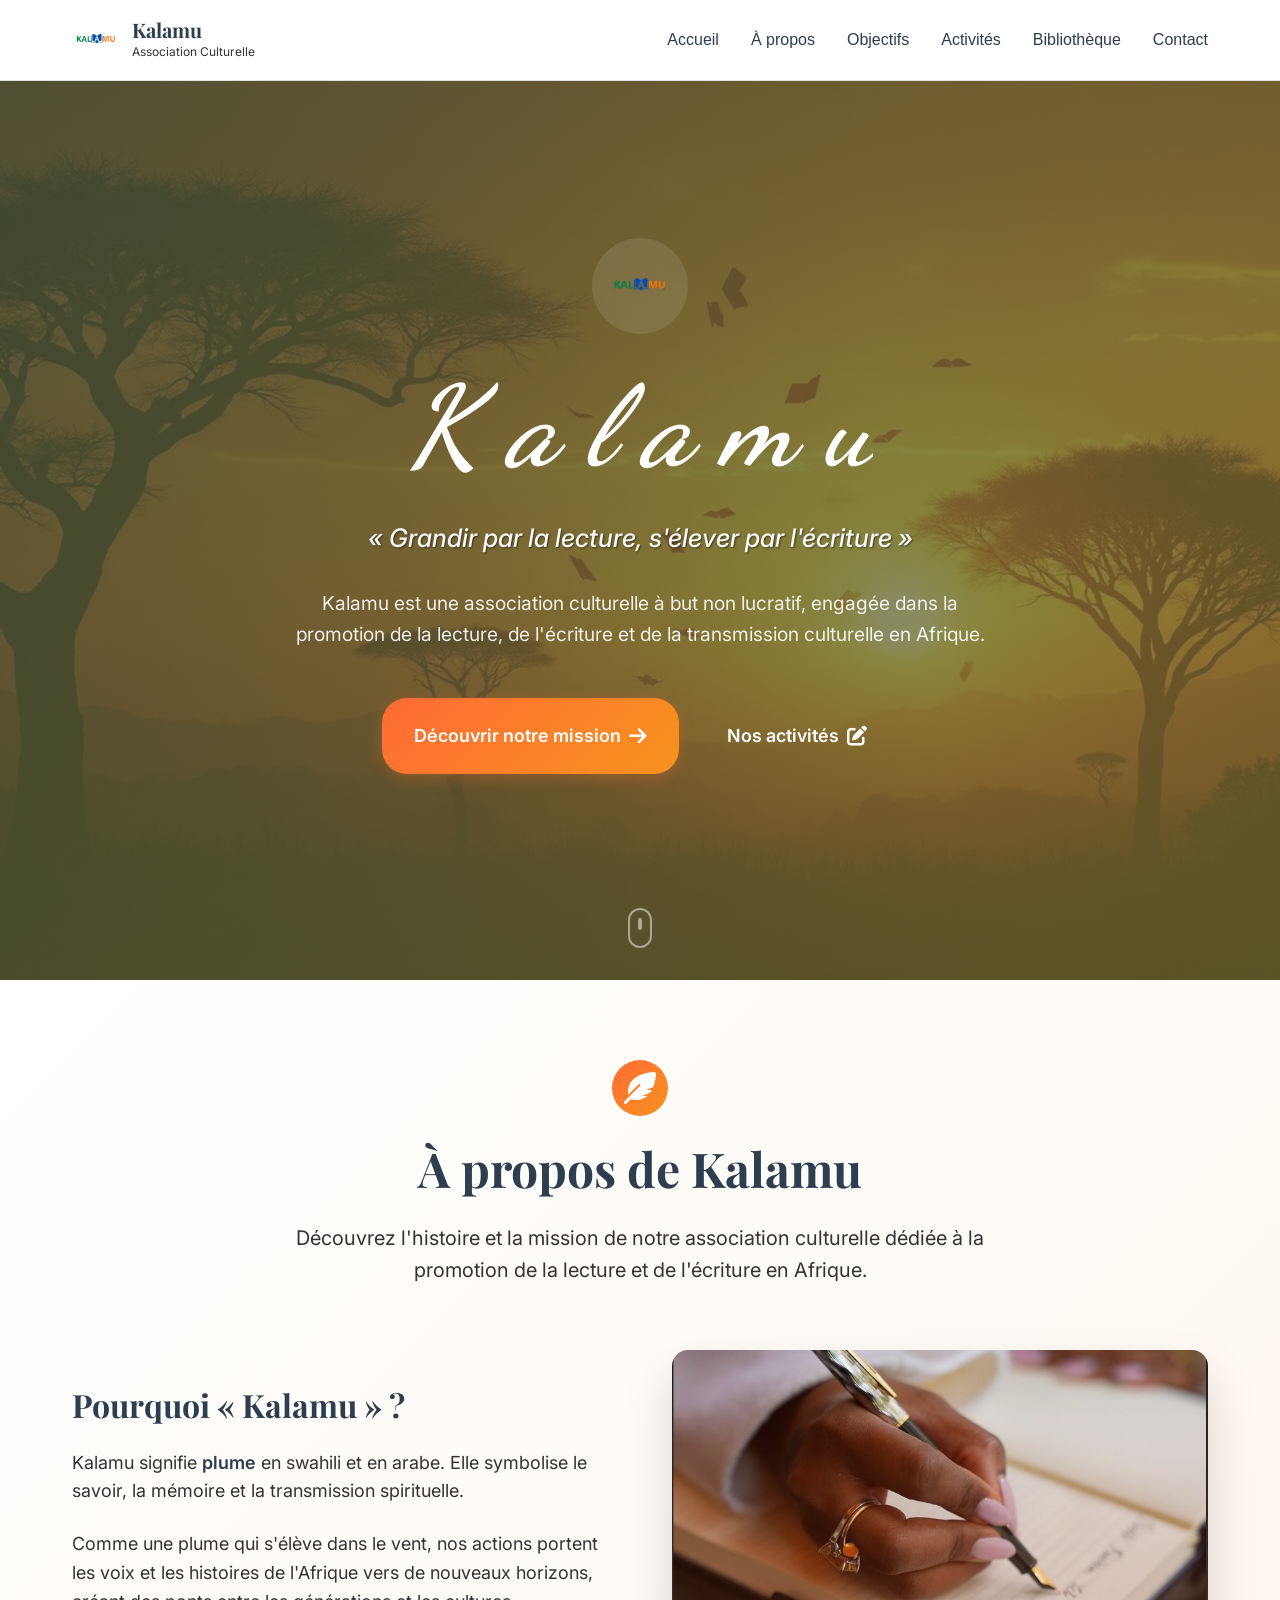
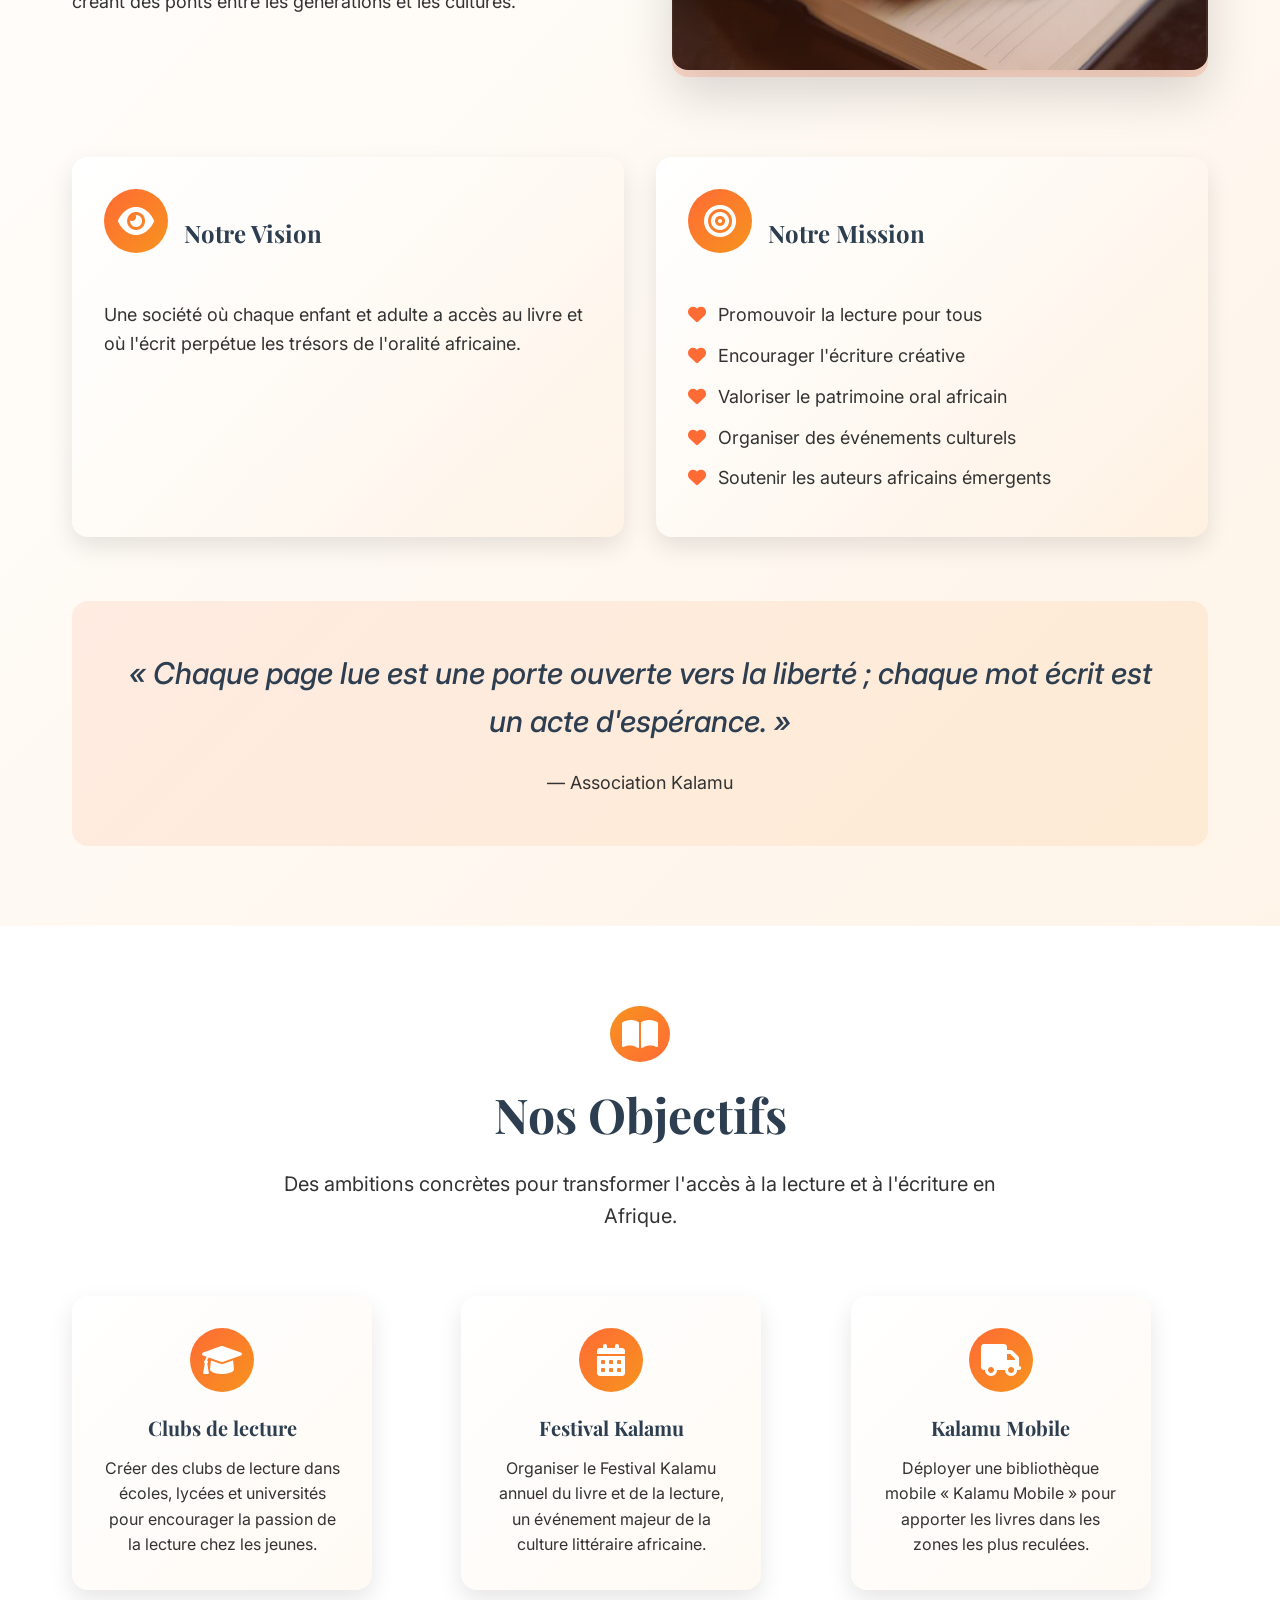
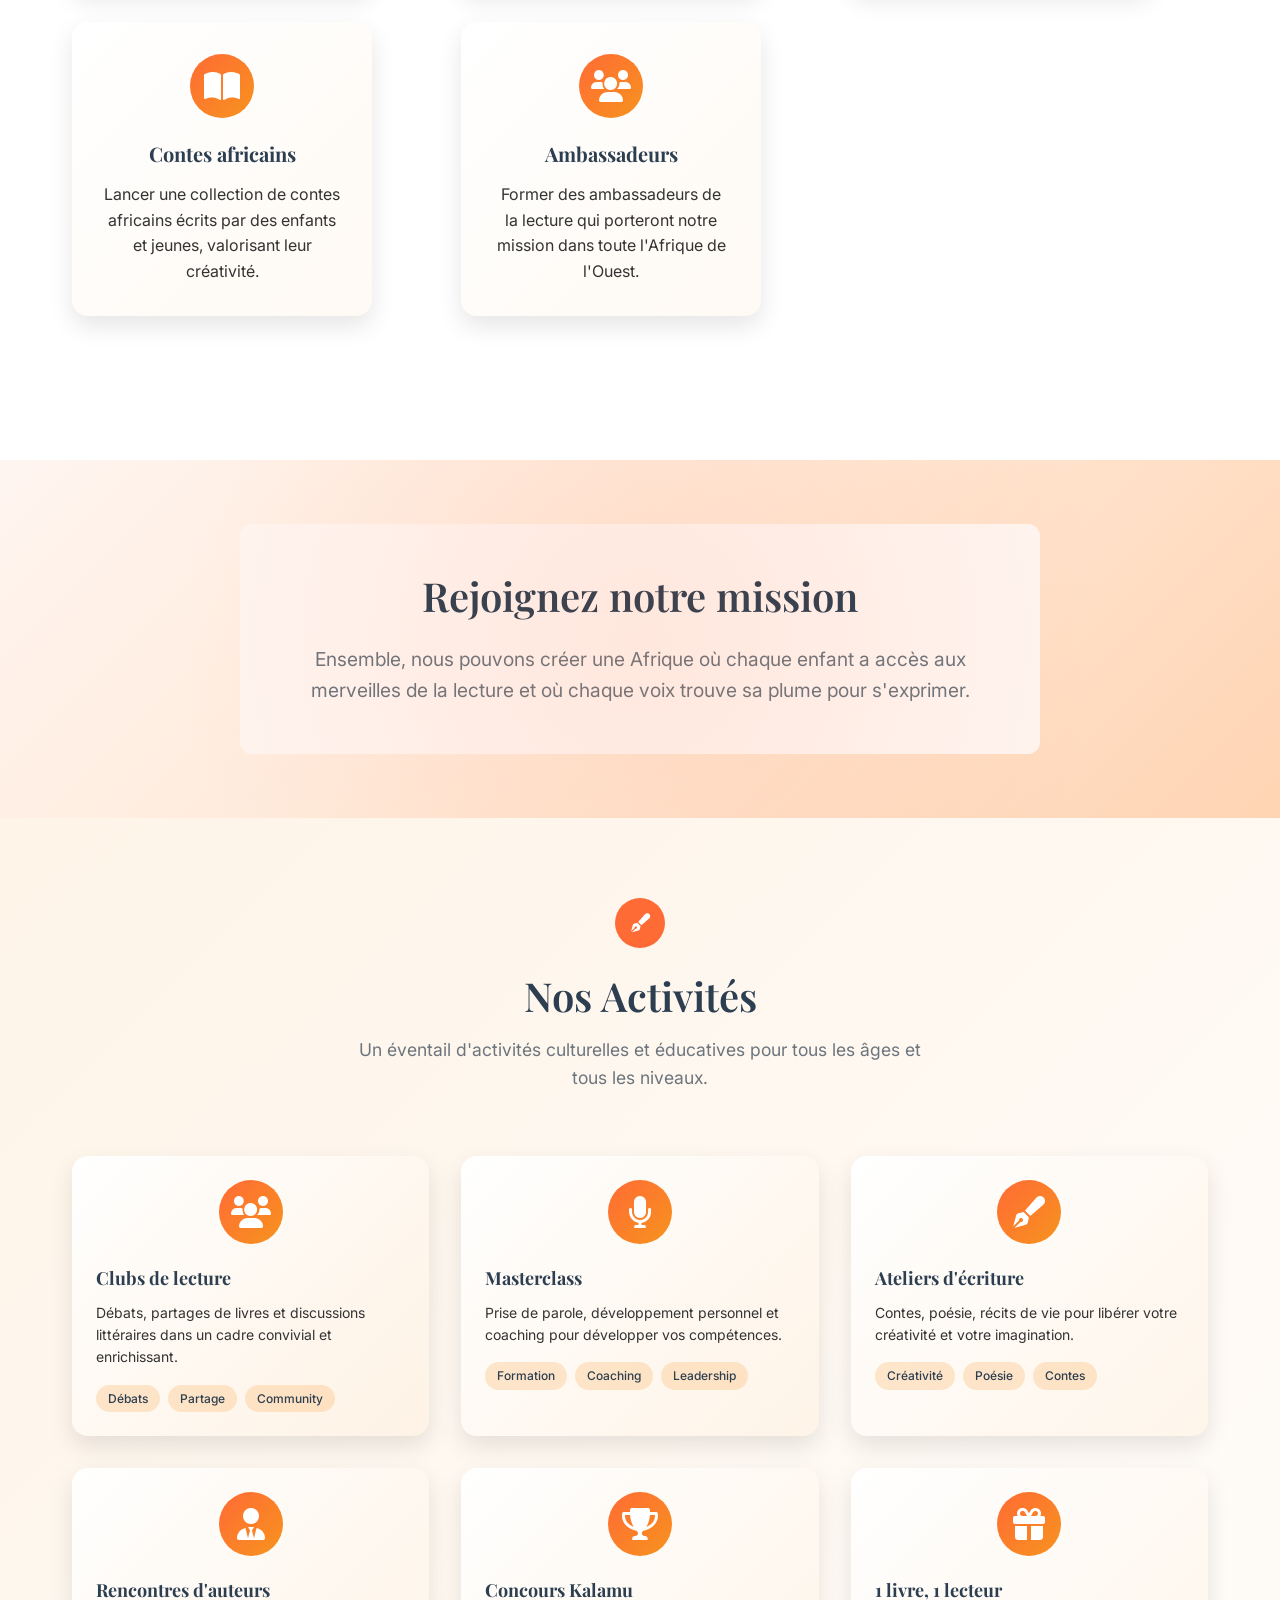
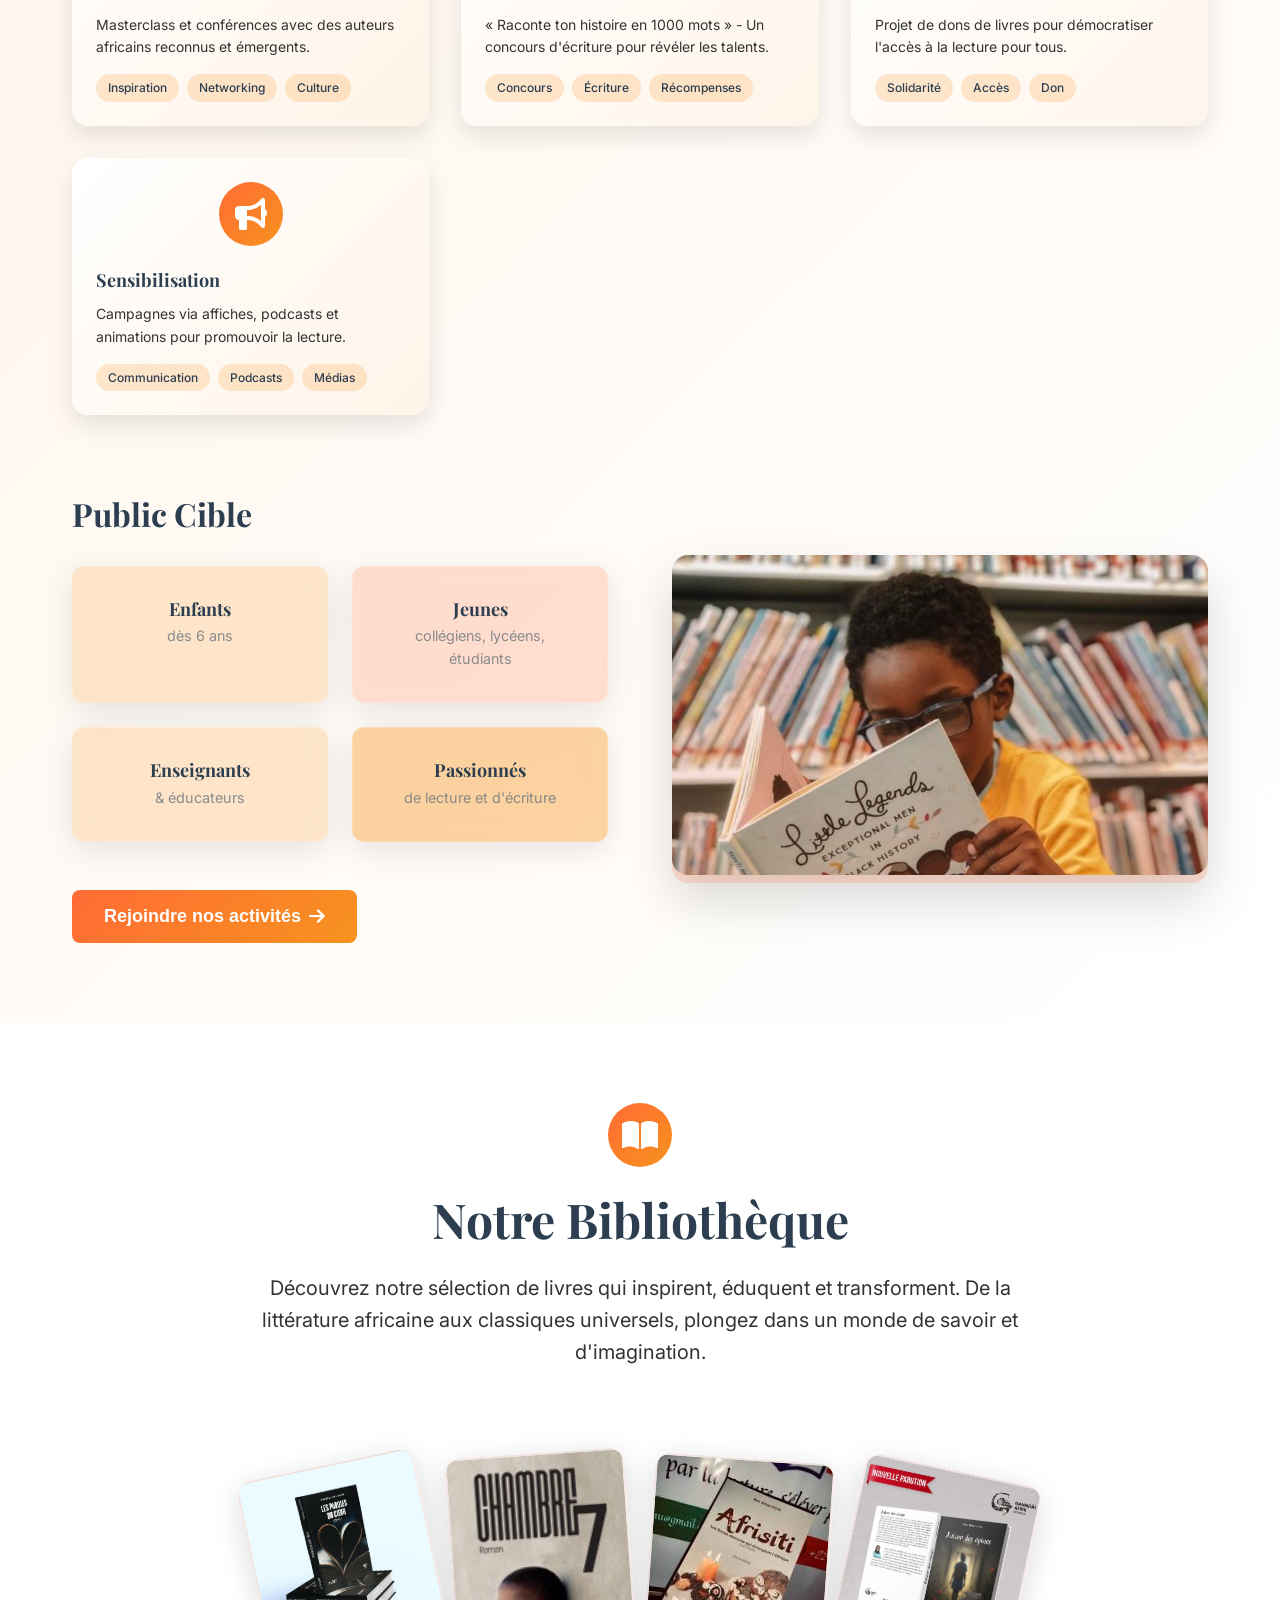
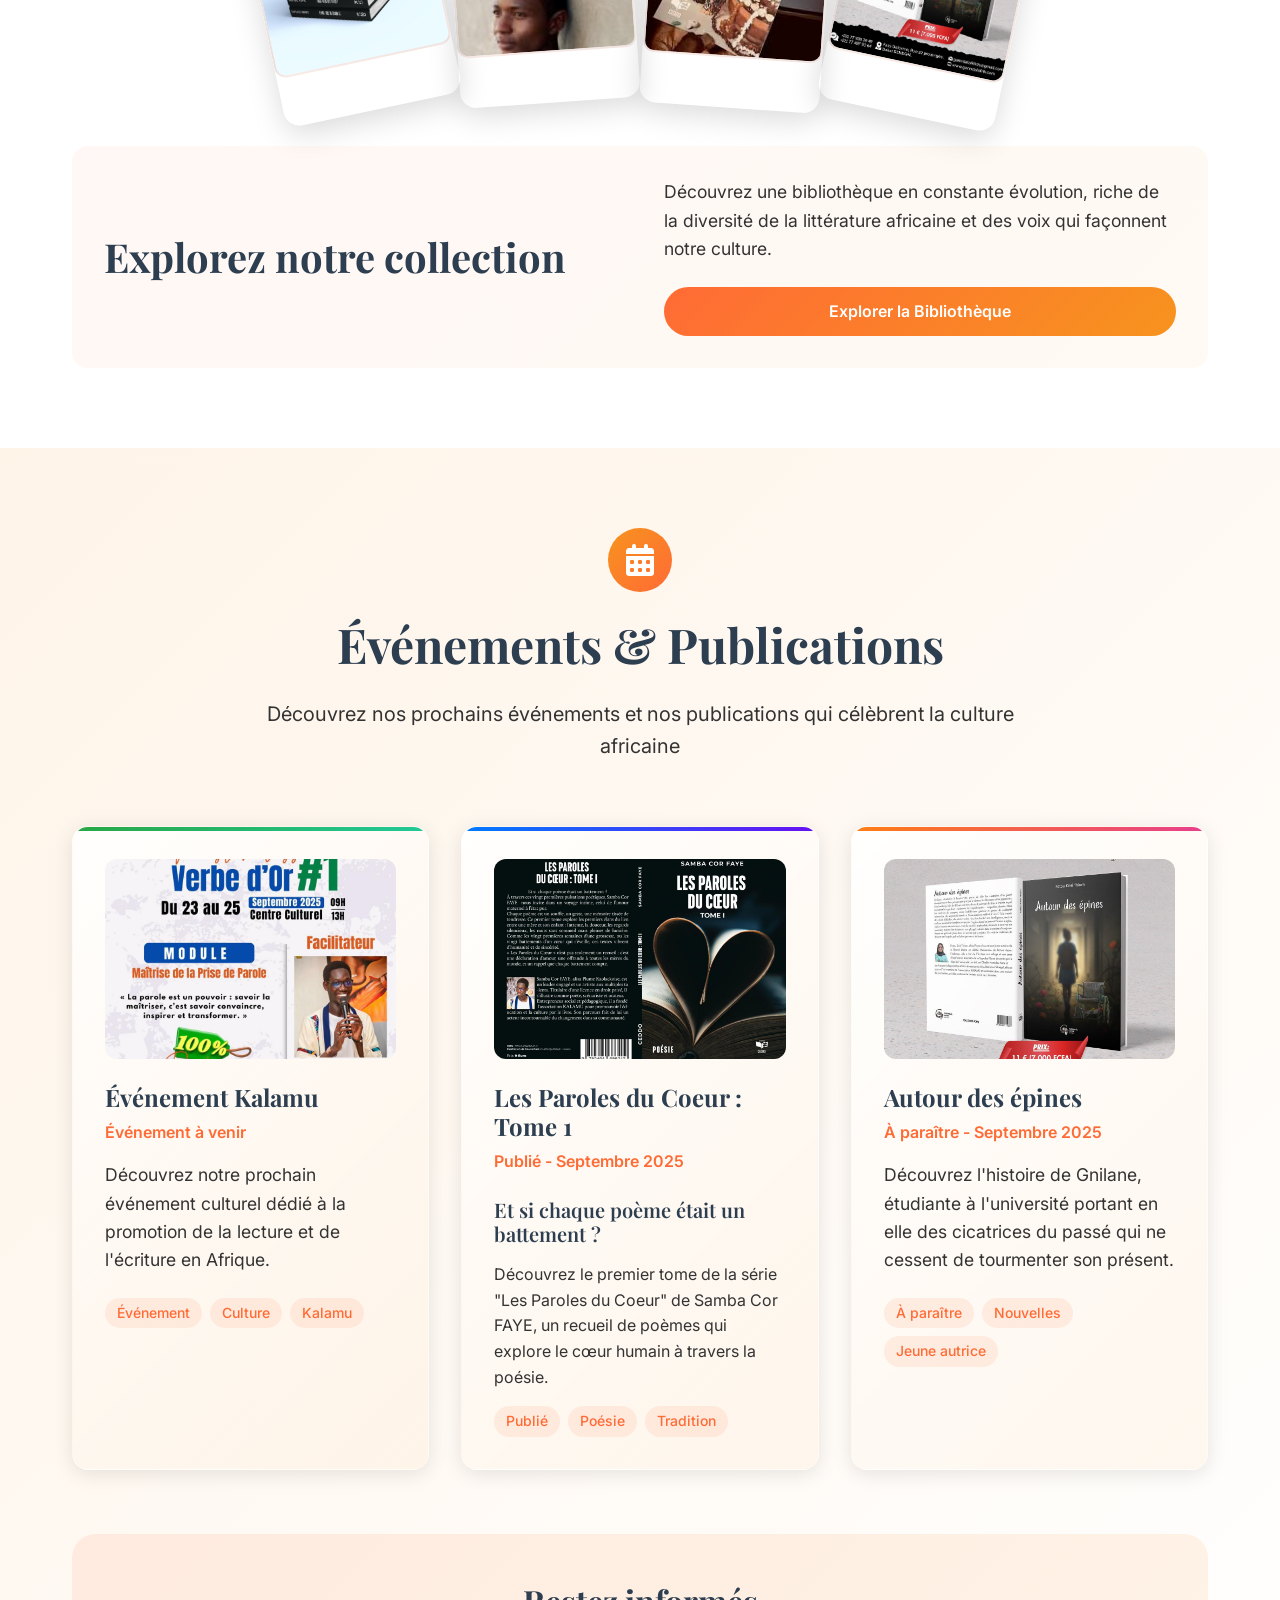
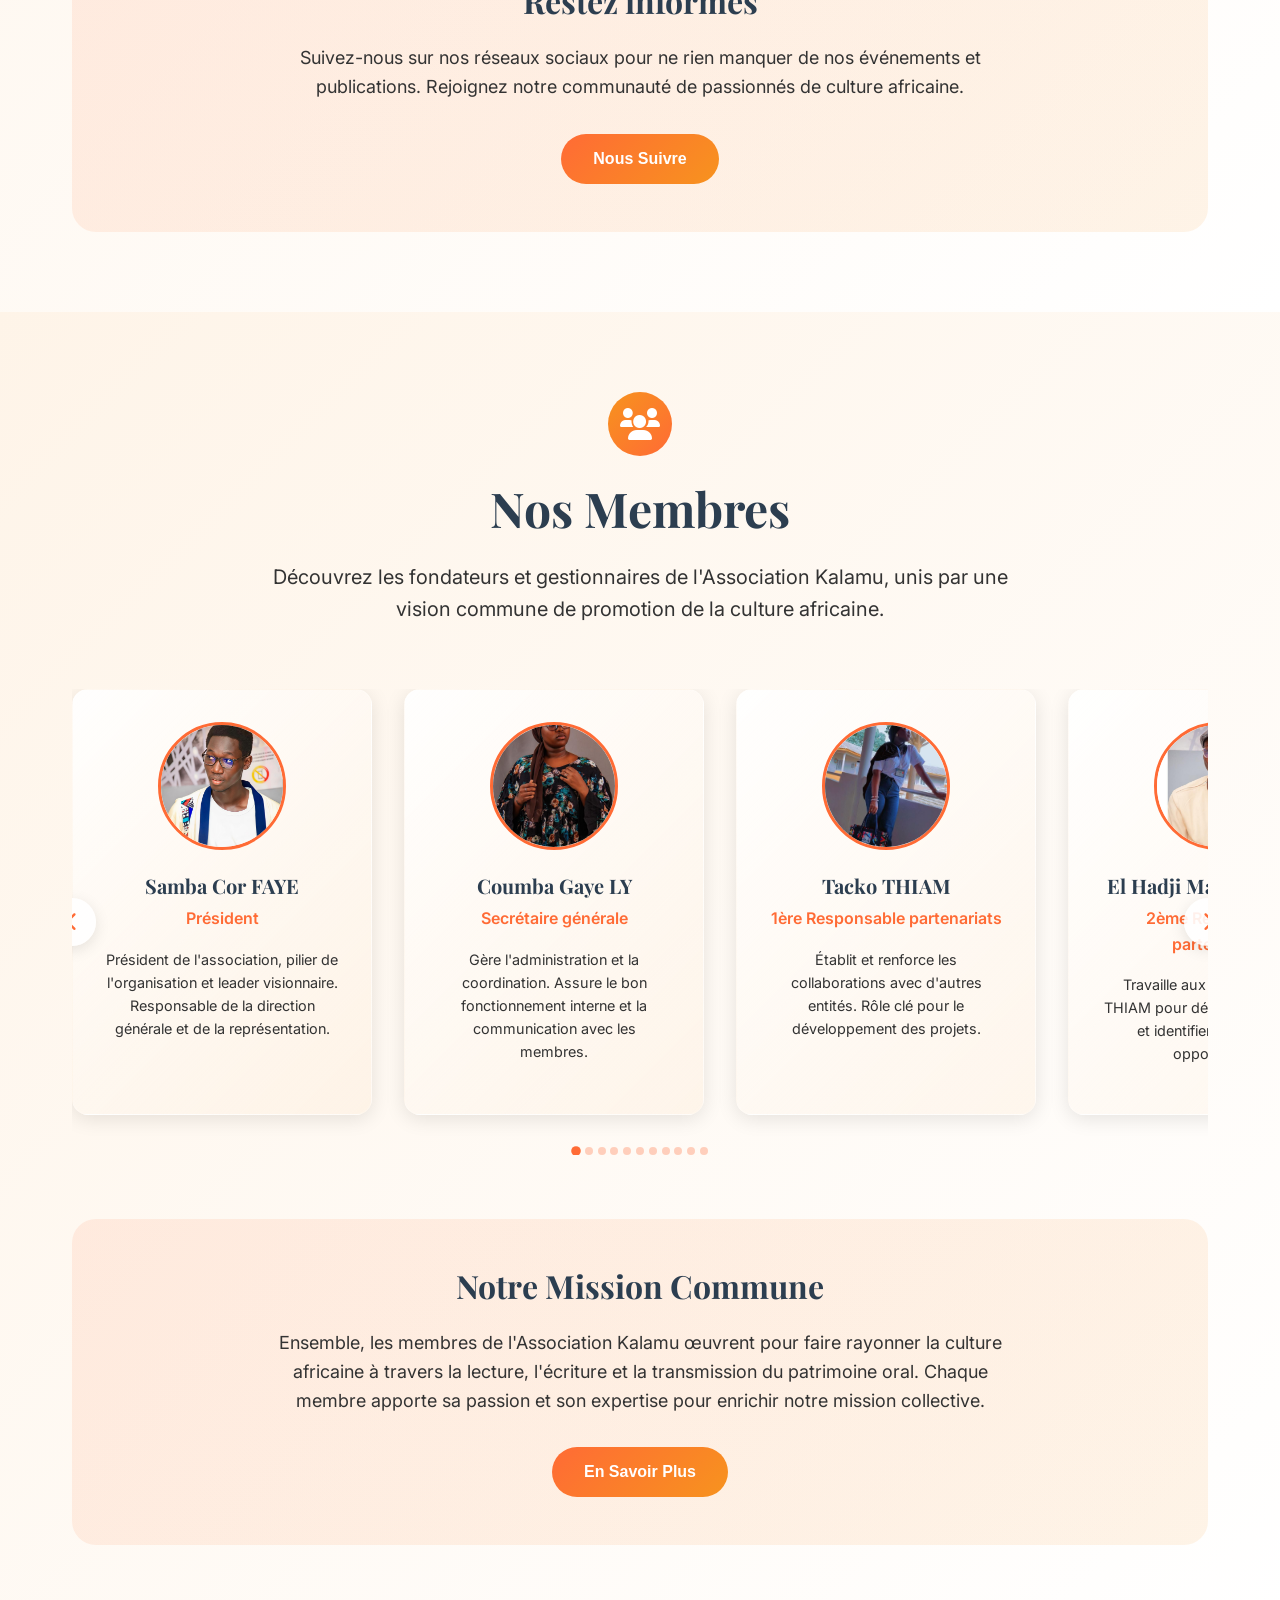
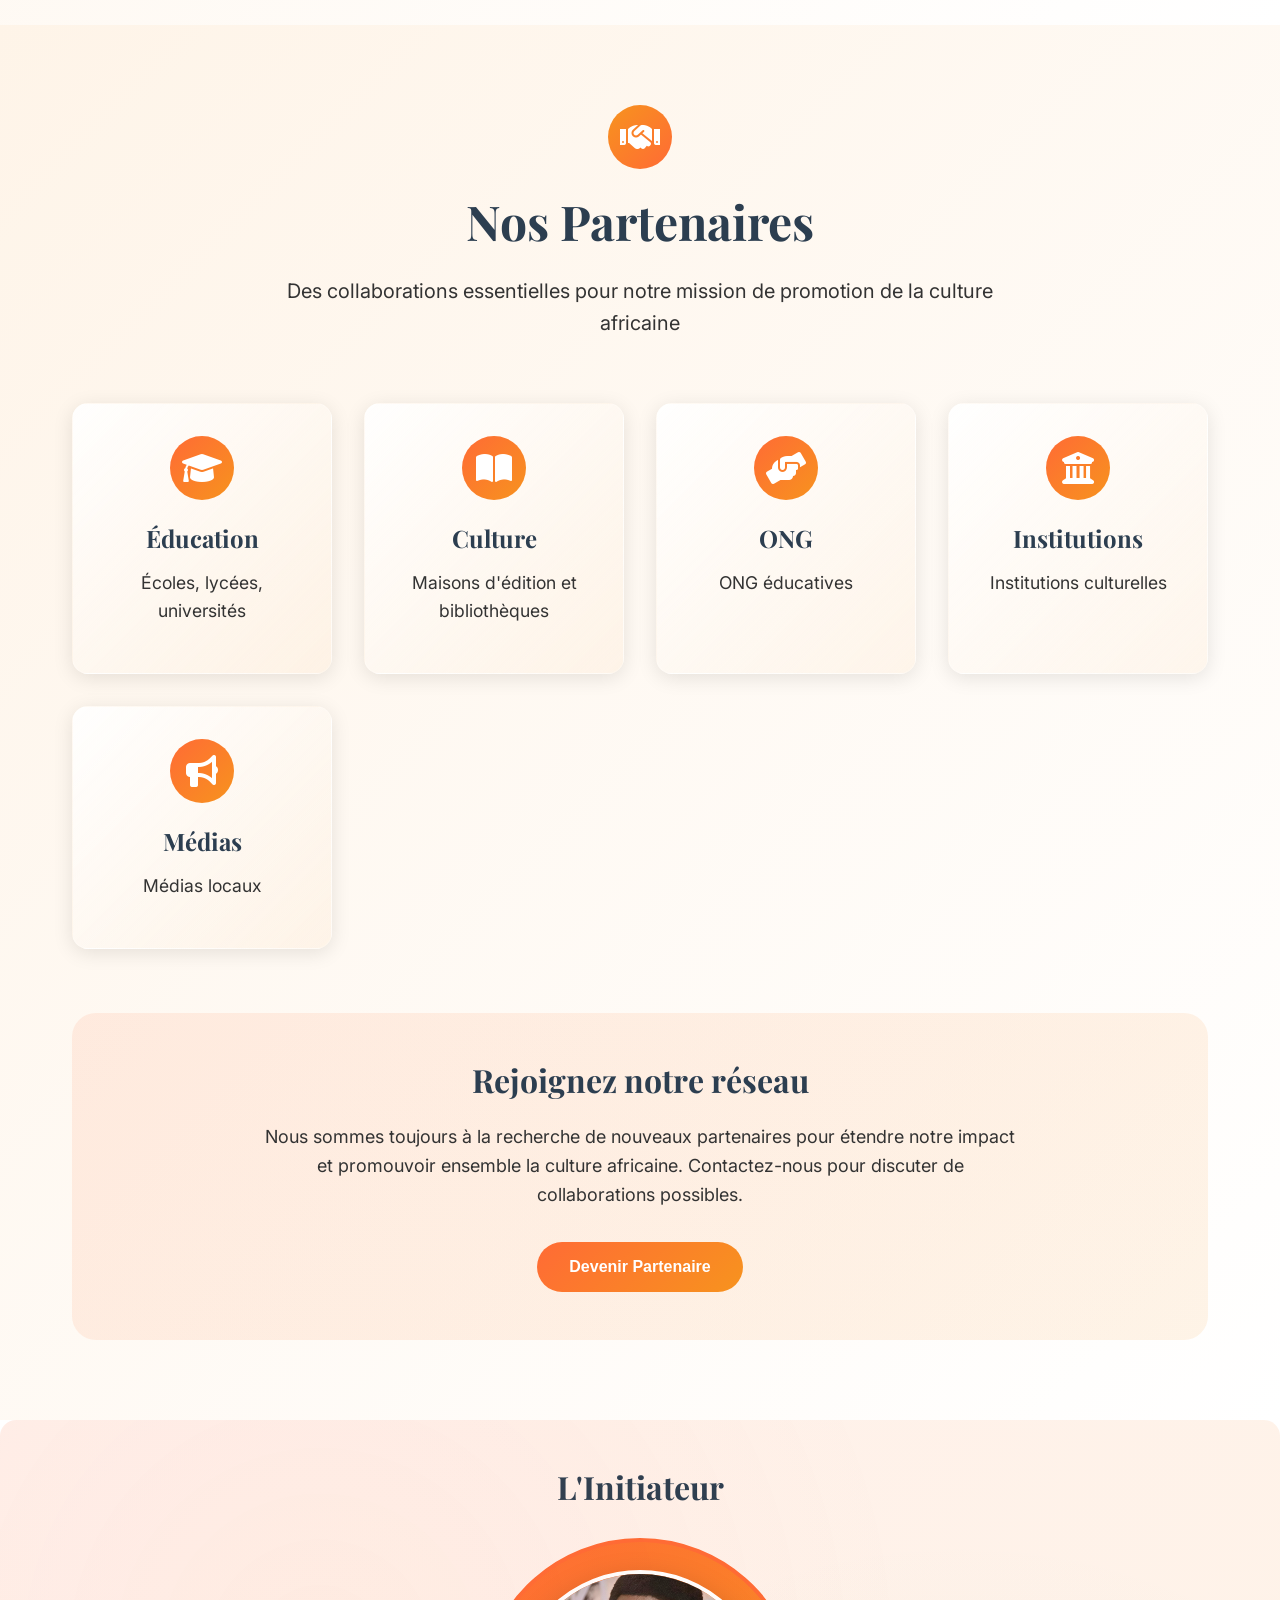
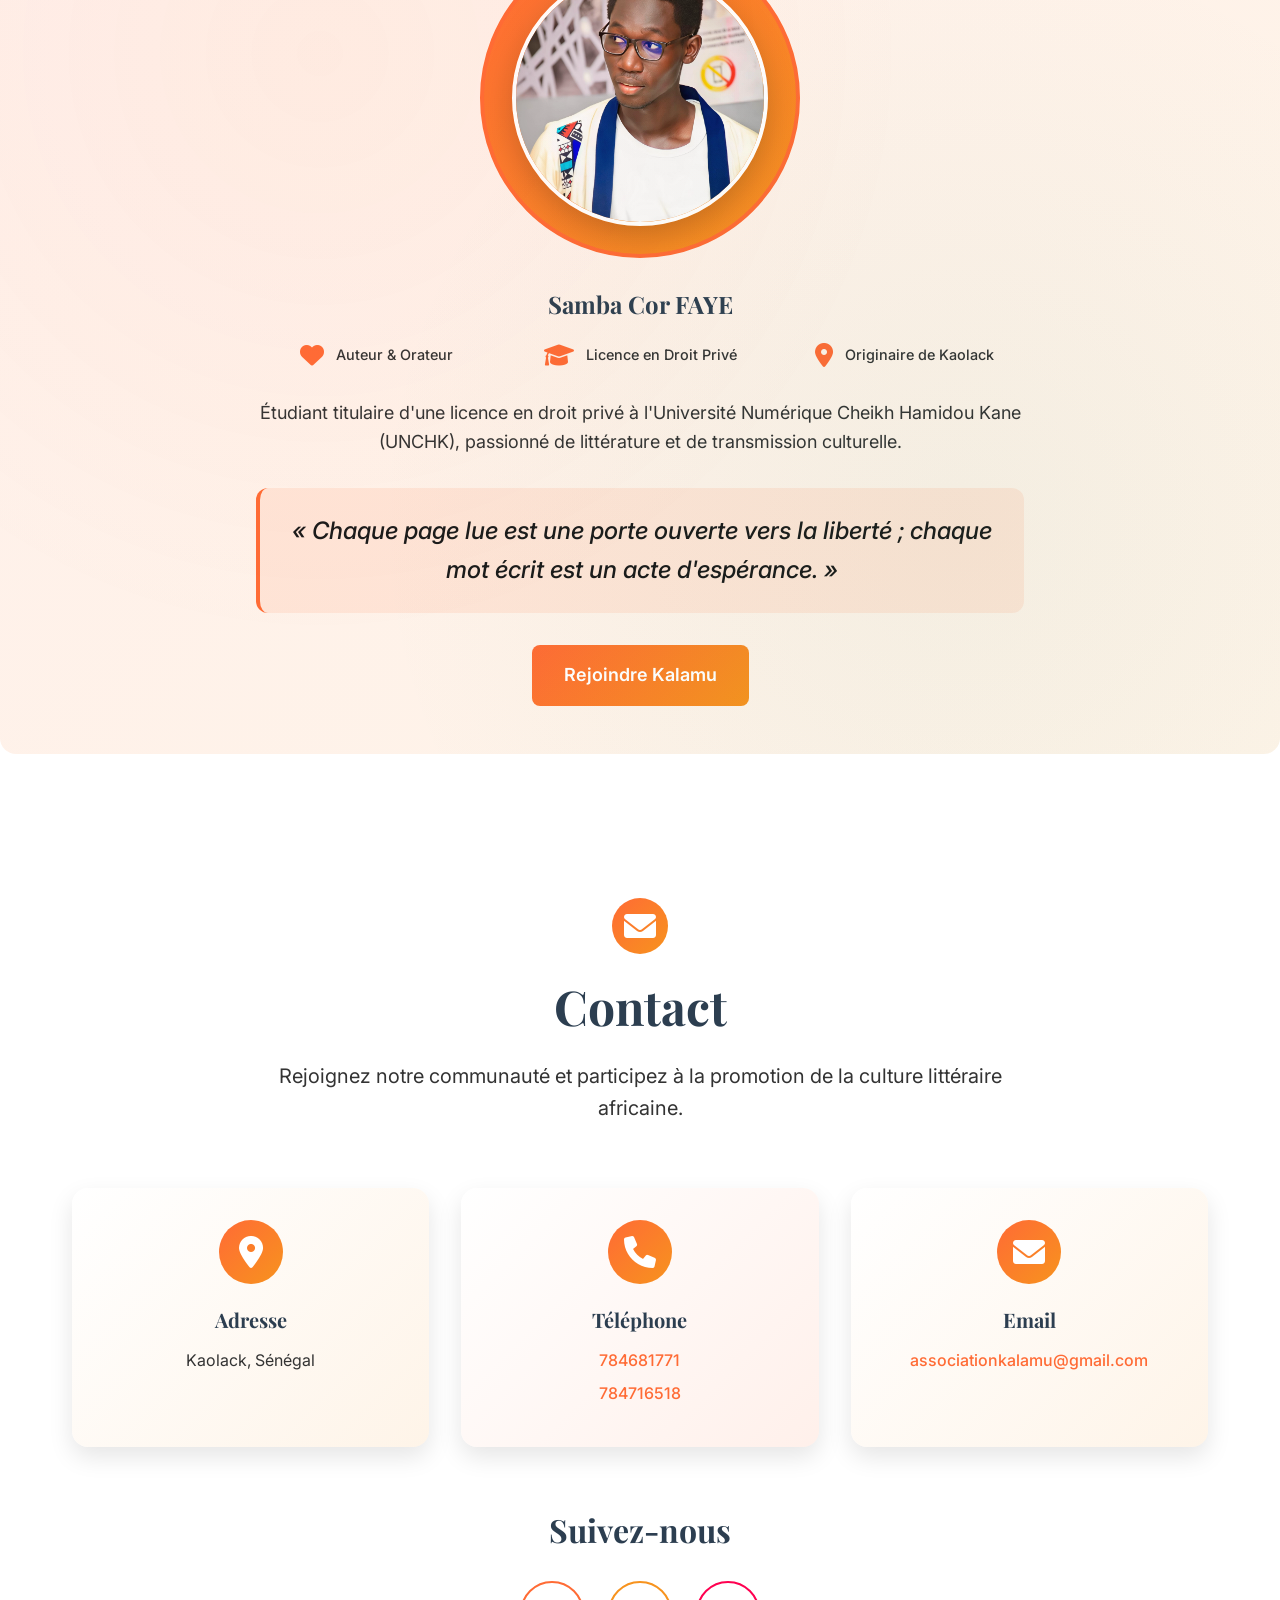
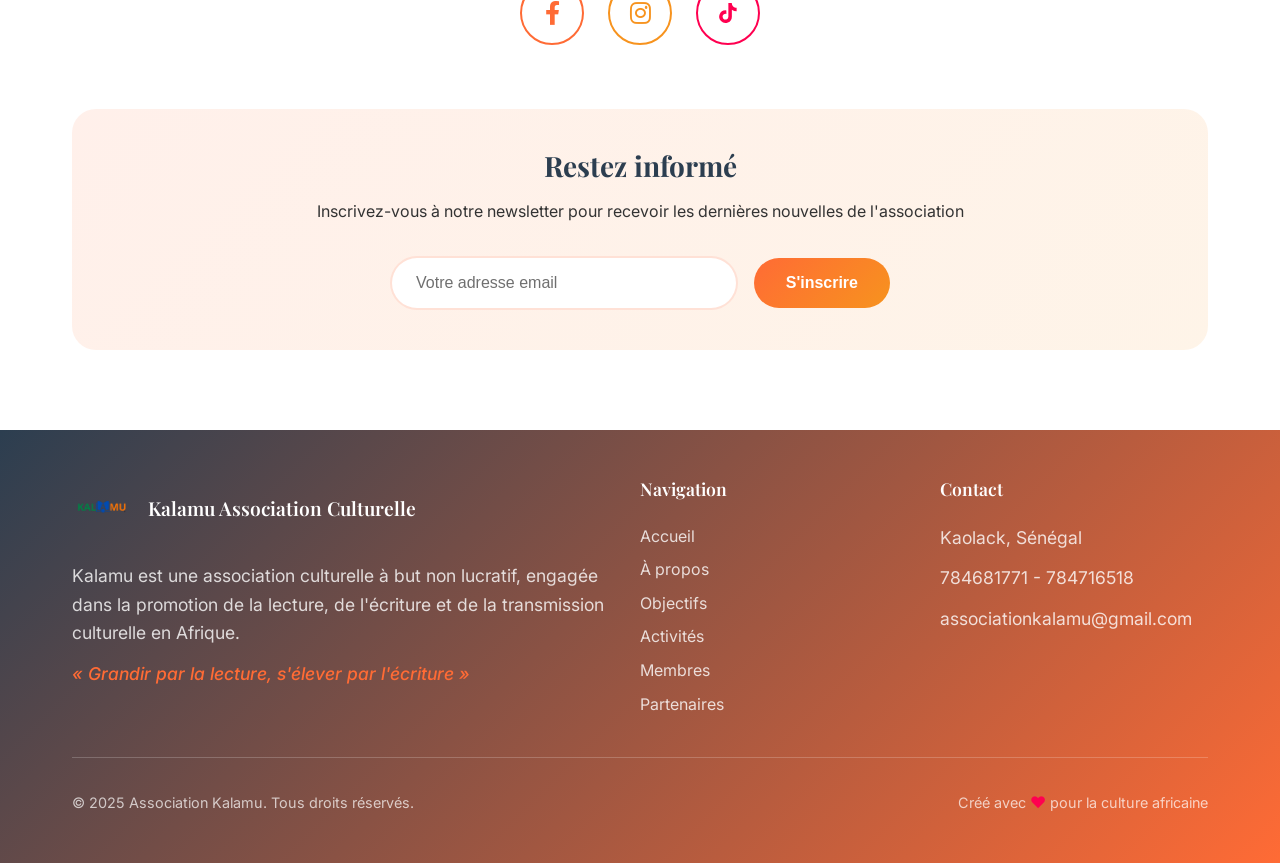
==== commit a95bb769: "Fix members carousel and hero section buttons - Add 11 navigation dots for all members accessibility" ====
--- a/index.html
+++ b/index.html
@@ -6,20 +6,23 @@
     <meta name="description" content="Kalamu est une association culturelle à but non lucratif, engagée dans la promotion de la lecture, de l'écriture et de la transmission culturelle en Afrique. Rejoignez notre mission pour démocratiser l'accès à la lecture.">
     <meta name="keywords" content="association, culture, lecture, écriture, Afrique, Kalamu, éducation, littérature, Sénégal, Kaolack">
     <meta name="author" content="Association Kalamu">
+    <meta name="robots" content="index, follow">
+    <meta name="googlebot" content="index, follow">
+    <link rel="canonical" href="https://kalamu-association.netlify.app/">
     
     <!-- Open Graph / Facebook -->
     <meta property="og:type" content="website">
-    <meta property="og:url" content="https://kalamu.org/">
+    <meta property="og:url" content="https://kalamu-association.netlify.app/">
     <meta property="og:title" content="Kalamu - Association Culturelle">
     <meta property="og:description" content="Promouvoir la lecture et l'écriture en Afrique. Grandir par la lecture, s'élever par l'écriture.">
-    <meta property="og:image" content="logo.PNG">
+    <meta property="og:image" content="https://kalamu-association.netlify.app/logo.PNG">
 
     <!-- Twitter -->
     <meta property="twitter:card" content="summary_large_image">
-    <meta property="twitter:url" content="https://kalamu.org/">
+    <meta property="twitter:url" content="https://kalamu-association.netlify.app/">
     <meta property="twitter:title" content="Kalamu - Association Culturelle">
     <meta property="twitter:description" content="Promouvoir la lecture et l'écriture en Afrique. Grandir par la lecture, s'élever par l'écriture.">
-    <meta property="twitter:image" content="logo.PNG">
+    <meta property="twitter:image" content="https://kalamu-association.netlify.app/logo.PNG">
     
     <title>Kalamu - Association Culturelle</title>
     
@@ -902,6 +905,13 @@
                             <span class="dot" onclick="goToSlide(2)"></span>
                             <span class="dot" onclick="goToSlide(3)"></span>
                             <span class="dot" onclick="goToSlide(4)"></span>
+                            <span class="dot" onclick="goToSlide(5)"></span>
+                            <span class="dot" onclick="goToSlide(6)"></span>
+                            <span class="dot" onclick="goToSlide(7)"></span>
+                            <span class="dot" onclick="goToSlide(8)"></span>
+                            <span class="dot" onclick="goToSlide(9)"></span>
+                            <span class="dot" onclick="goToSlide(10)"></span>
+                            <span class="dot" onclick="goToSlide(11)"></span>
                         </div>
                     </div>
 
--- a/styles.css
+++ b/styles.css
@@ -411,6 +411,14 @@
     max-width: 4xl;
     padding: 0 2rem;
     animation: fadeInUp 1s ease-out;
+    overflow-x: hidden;
+}
+
+/* Mobile specific hero content adjustments */
+@media (max-width: 480px) {
+    .hero-content {
+        padding: 0 1rem;
+    }
 }
 
 /* Hero Logo Section */
@@ -492,11 +500,35 @@
     color: white;
     margin-bottom: 1.5rem;
     line-height: 1.1;
+    white-space: nowrap;
+    overflow: hidden;
 }
 
 @media (min-width: 768px) {
     .hero-title {
         font-size: 7rem;
+    }
+}
+
+/* iPhone 13 specific fixes */
+@media (max-width: 390px) {
+    .hero-title {
+        font-size: 4rem;
+        white-space: nowrap;
+    }
+}
+
+@media (max-width: 375px) {
+    .hero-title {
+        font-size: 3.5rem;
+        white-space: nowrap;
+    }
+}
+
+@media (max-width: 360px) {
+    .hero-title {
+        font-size: 3rem;
+        white-space: nowrap;
     }
 }
 
@@ -3622,7 +3654,27 @@
     }
 
     .carousel-controls:not(.books-carousel-controls) {
-        display: none;
+        display: flex;
+        position: relative;
+        top: auto;
+        transform: none;
+        margin: 2rem 0;
+        justify-content: center;
+        gap: 1rem;
+    }
+
+    .carousel-btn {
+        width: 2.5rem;
+        height: 2.5rem;
+        font-size: 1rem;
+    }
+
+    .prev-btn {
+        margin-left: 0;
+    }
+
+    .next-btn {
+        margin-right: 0;
     }
 
     .carousel-dots:not(.books-carousel-dots) {
@@ -3736,36 +3788,37 @@
     }
 
     /* Modern Carousel Mobile Styles */
+    .slide-content {
+        padding: 2rem 1.5rem;
+        max-width: 90%;
+        border-radius: 1rem;
+    }
+    
     .slide-content h3 {
-        font-size: 1.8rem;
+        font-size: 2.2rem;
+        font-weight: 800;
+        margin-bottom: 1rem;
+        letter-spacing: 0.5px;
     }
     
     .slide-content p {
-        font-size: 1rem;
+        font-size: 1.1rem;
+        font-weight: 500;
     }
     
     .carousel-nav {
-        width: 45px;
-        height: 45px;
-        font-size: 1rem;
-    }
-    
-    .prev-nav {
-        left: 0.5rem;
-    }
-    
-    .next-nav {
-        right: 0.5rem;
+        display: none;
     }
     
     .carousel-indicators {
-        bottom: 1rem;
-        gap: 0.5rem;
+        bottom: 1.5rem;
+        gap: 0.8rem;
     }
     
     .indicator {
-        width: 10px;
-        height: 10px;
+        width: 14px;
+        height: 14px;
+        border: 2px solid rgba(255, 255, 255, 0.6);
     }
 
     /* Books Grid Responsive */
@@ -4581,13 +4634,14 @@
 .carousel-dots {
     display: flex;
     justify-content: center;
-    gap: 0.5rem;
+    gap: 0.3rem;
     margin-top: 2rem;
+    flex-wrap: wrap;
 }
 
 .dot {
-    width: 12px;
-    height: 12px;
+    width: 8px;
+    height: 8px;
     border-radius: 50%;
     background: rgba(255, 107, 53, 0.3);
     cursor: pointer;
@@ -5159,14 +5213,18 @@
 
 .slide-content {
     text-align: center;
-    color: var(--white);
-    background: rgba(0, 0, 0, 0.4);
-    padding: 2rem;
-    border-radius: 1rem;
-    -webkit-backdrop-filter: blur(10px);
-    backdrop-filter: blur(10px);
+    color: white;
+    background: rgba(0, 0, 0, 0.85);
+    padding: 3rem 2.5rem;
+    border-radius: 1.5rem;
+    -webkit-backdrop-filter: blur(15px);
+    backdrop-filter: blur(15px);
     transform: translateY(20px);
     transition: transform 0.6s ease;
+    border: 2px solid rgba(255, 255, 255, 0.4);
+    box-shadow: 0 12px 40px rgba(0, 0, 0, 0.5);
+    max-width: 500px;
+    margin: 0 auto;
 }
 
 .carousel-slide.active .slide-content {
@@ -5174,55 +5232,26 @@
 }
 
 .slide-content h3 {
-    font-size: 2.5rem;
-    font-weight: 700;
-    margin-bottom: 1rem;
-    text-shadow: 2px 2px 4px rgba(0, 0, 0, 0.5);
+    font-size: 3rem;
+    font-weight: 800;
+    margin-bottom: 1.5rem;
+    color: white;
+    text-shadow: 3px 3px 10px rgba(0, 0, 0, 0.9);
+    letter-spacing: 1px;
 }
 
 .slide-content p {
-    font-size: 1.2rem;
-    opacity: 0.9;
-    text-shadow: 1px 1px 2px rgba(0, 0, 0, 0.5);
-}
-
-/* Navigation Controls */
+    font-size: 1.4rem;
+    color: white;
+    opacity: 1;
+    text-shadow: 2px 2px 6px rgba(0, 0, 0, 0.9);
+    font-weight: 500;
+    line-height: 1.4;
+}
+
+/* Navigation Controls - Hidden */
 .carousel-nav {
-    position: absolute;
-    top: 50%;
-    transform: translateY(-50%);
-    background: rgba(255, 255, 255, 0.2);
-    border: none;
-    width: 50px;
-    height: 50px;
-    border-radius: 50%;
-    color: var(--white);
-    font-size: 1.2rem;
-    cursor: pointer;
-    transition: all 0.3s ease;
-    -webkit-backdrop-filter: blur(10px);
-    backdrop-filter: blur(10px);
-    z-index: 10;
-    display: flex;
-    align-items: center;
-    justify-content: center;
-}
-
-.carousel-nav:hover {
-    background: rgba(255, 255, 255, 0.3);
-    transform: translateY(-50%) scale(1.1);
-}
-
-.carousel-nav:active {
-    transform: translateY(-50%) scale(0.95);
-}
-
-.prev-nav {
-    left: 1rem;
-}
-
-.next-nav {
-    right: 1rem;
+    display: flex;
 }
 
 /* Indicators */
@@ -5237,22 +5266,22 @@
 }
 
 .indicator {
-    width: 12px;
-    height: 12px;
+    width: 16px;
+    height: 16px;
     border-radius: 50%;
     background: rgba(255, 255, 255, 0.4);
     cursor: pointer;
     transition: all 0.3s ease;
-    border: 2px solid transparent;
+    border: 2px solid rgba(255, 255, 255, 0.6);
 }
 
 .indicator:hover {
-    background: rgba(255, 255, 255, 0.6);
+    background: rgba(255, 255, 255, 0.7);
     transform: scale(1.2);
 }
 
 .indicator.active {
-    background: var(--white);
+    background: white;
     transform: scale(1.3);
     box-shadow: 0 0 10px rgba(255, 255, 255, 0.5);
 }
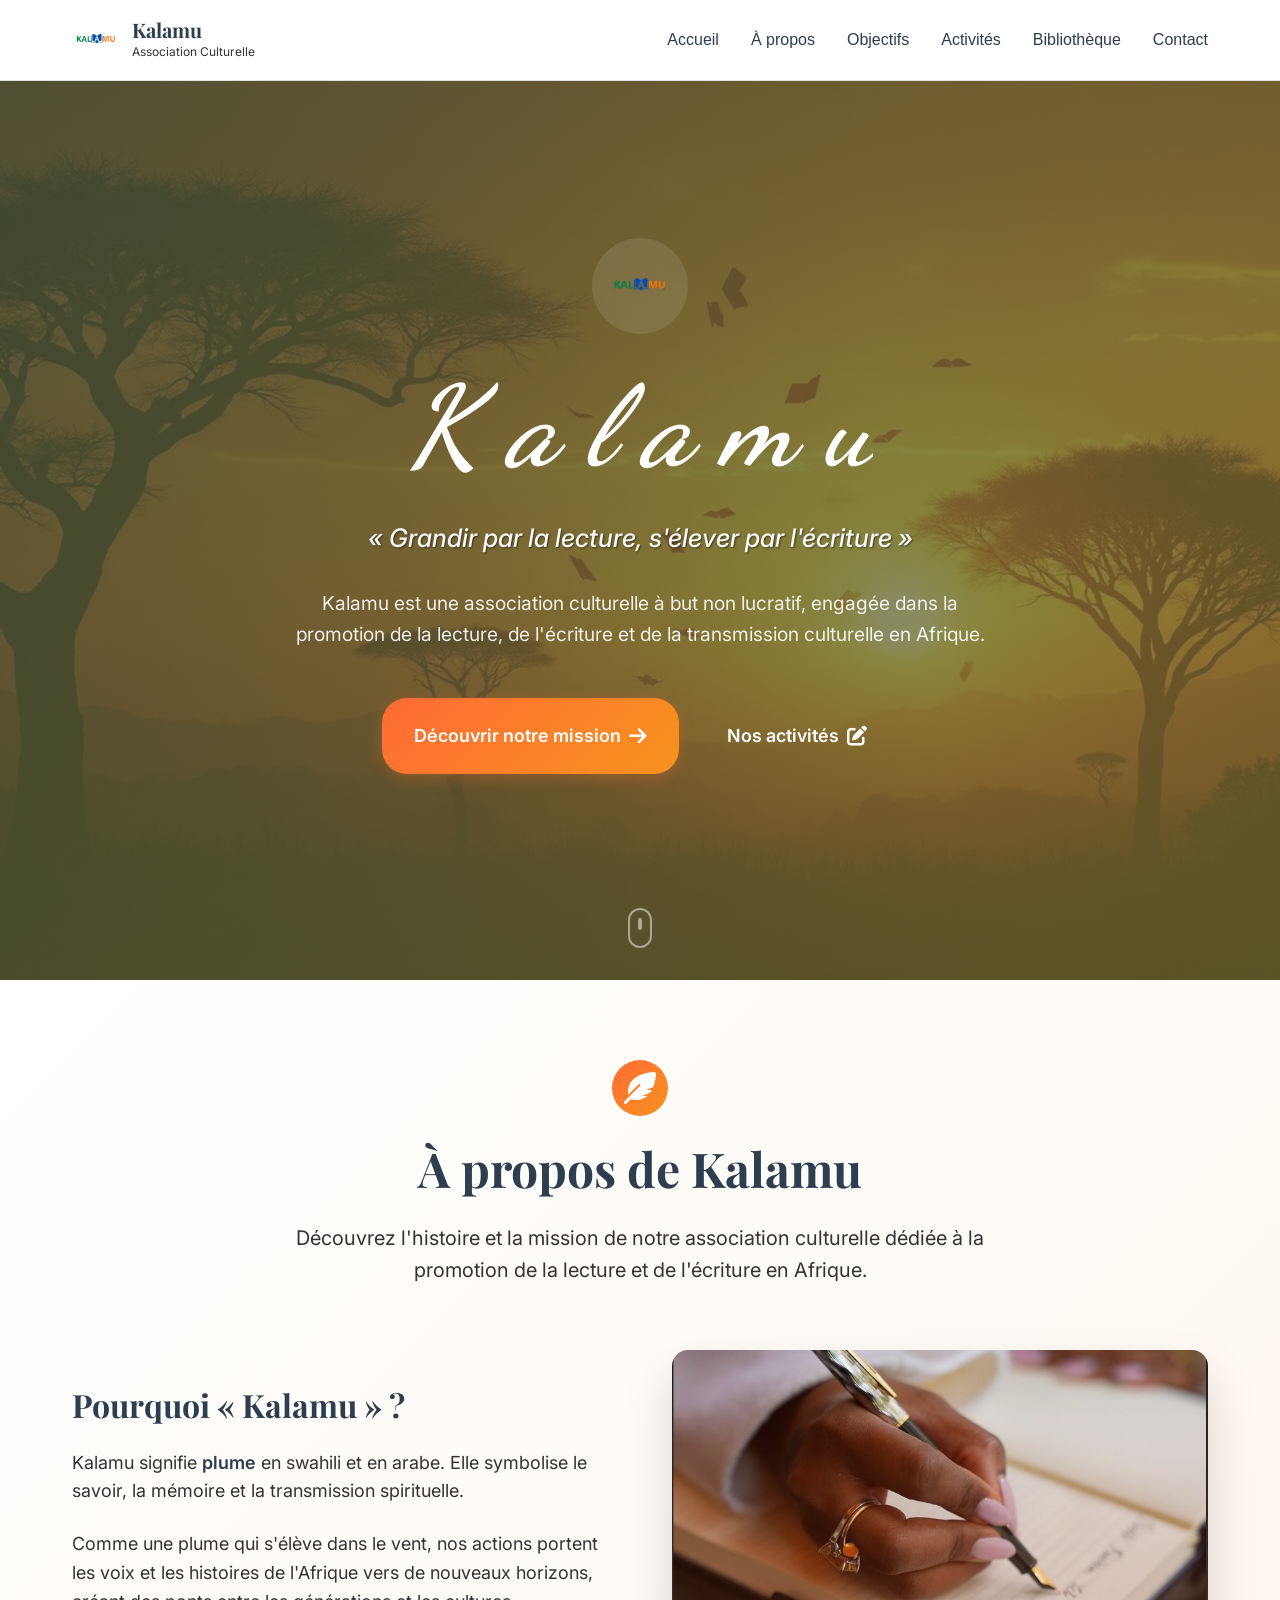
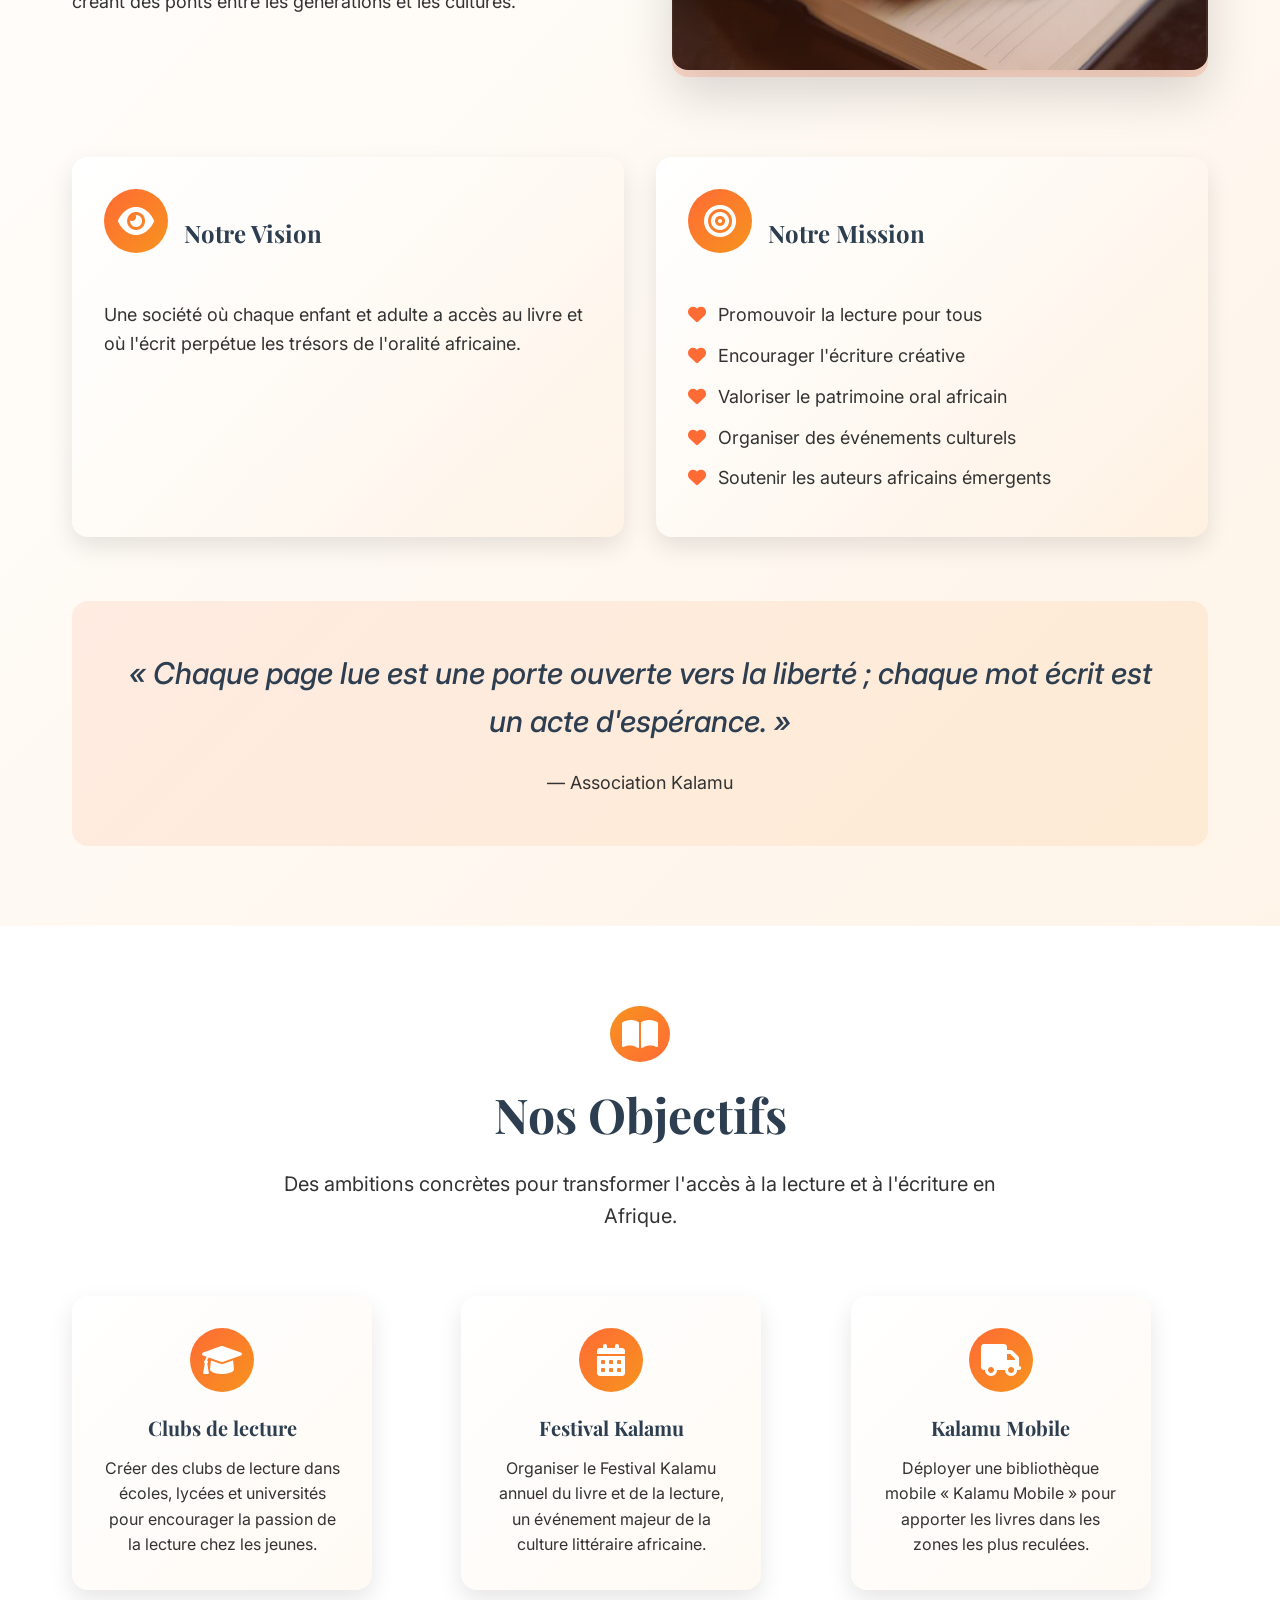
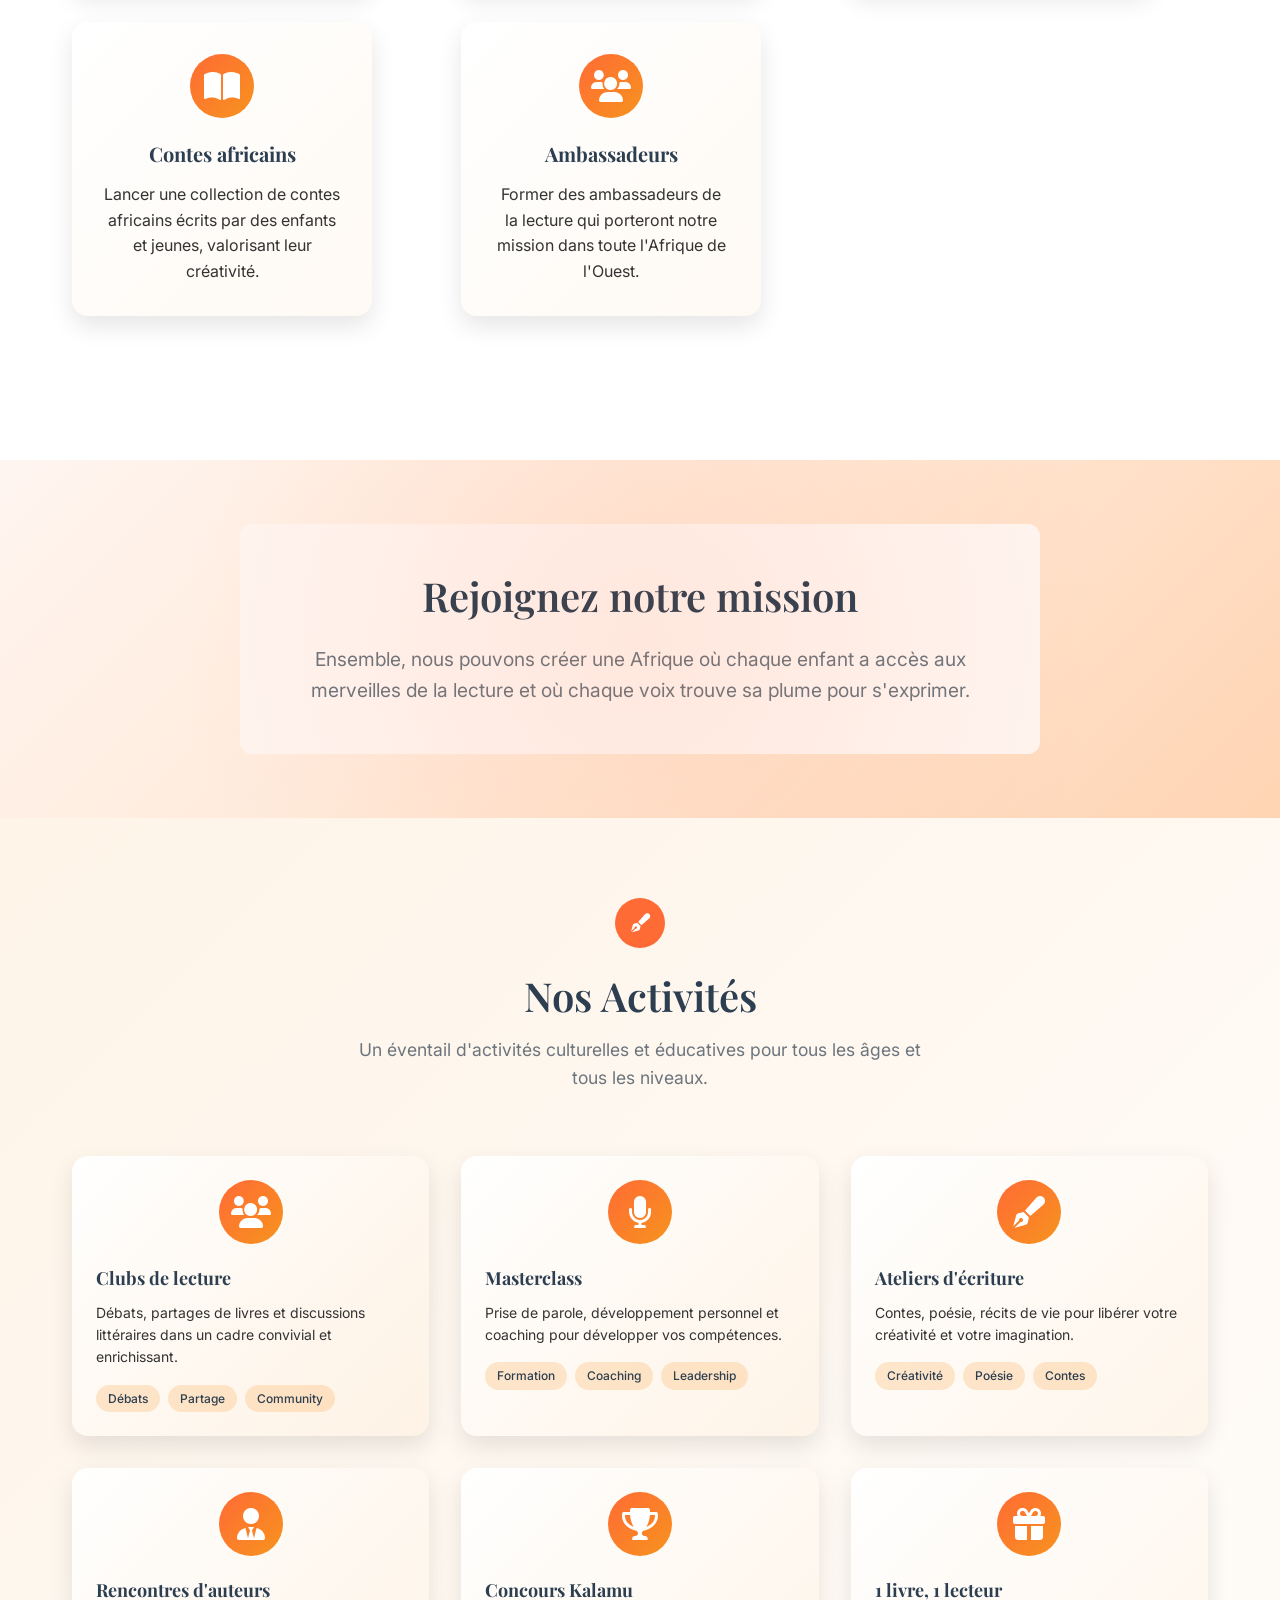
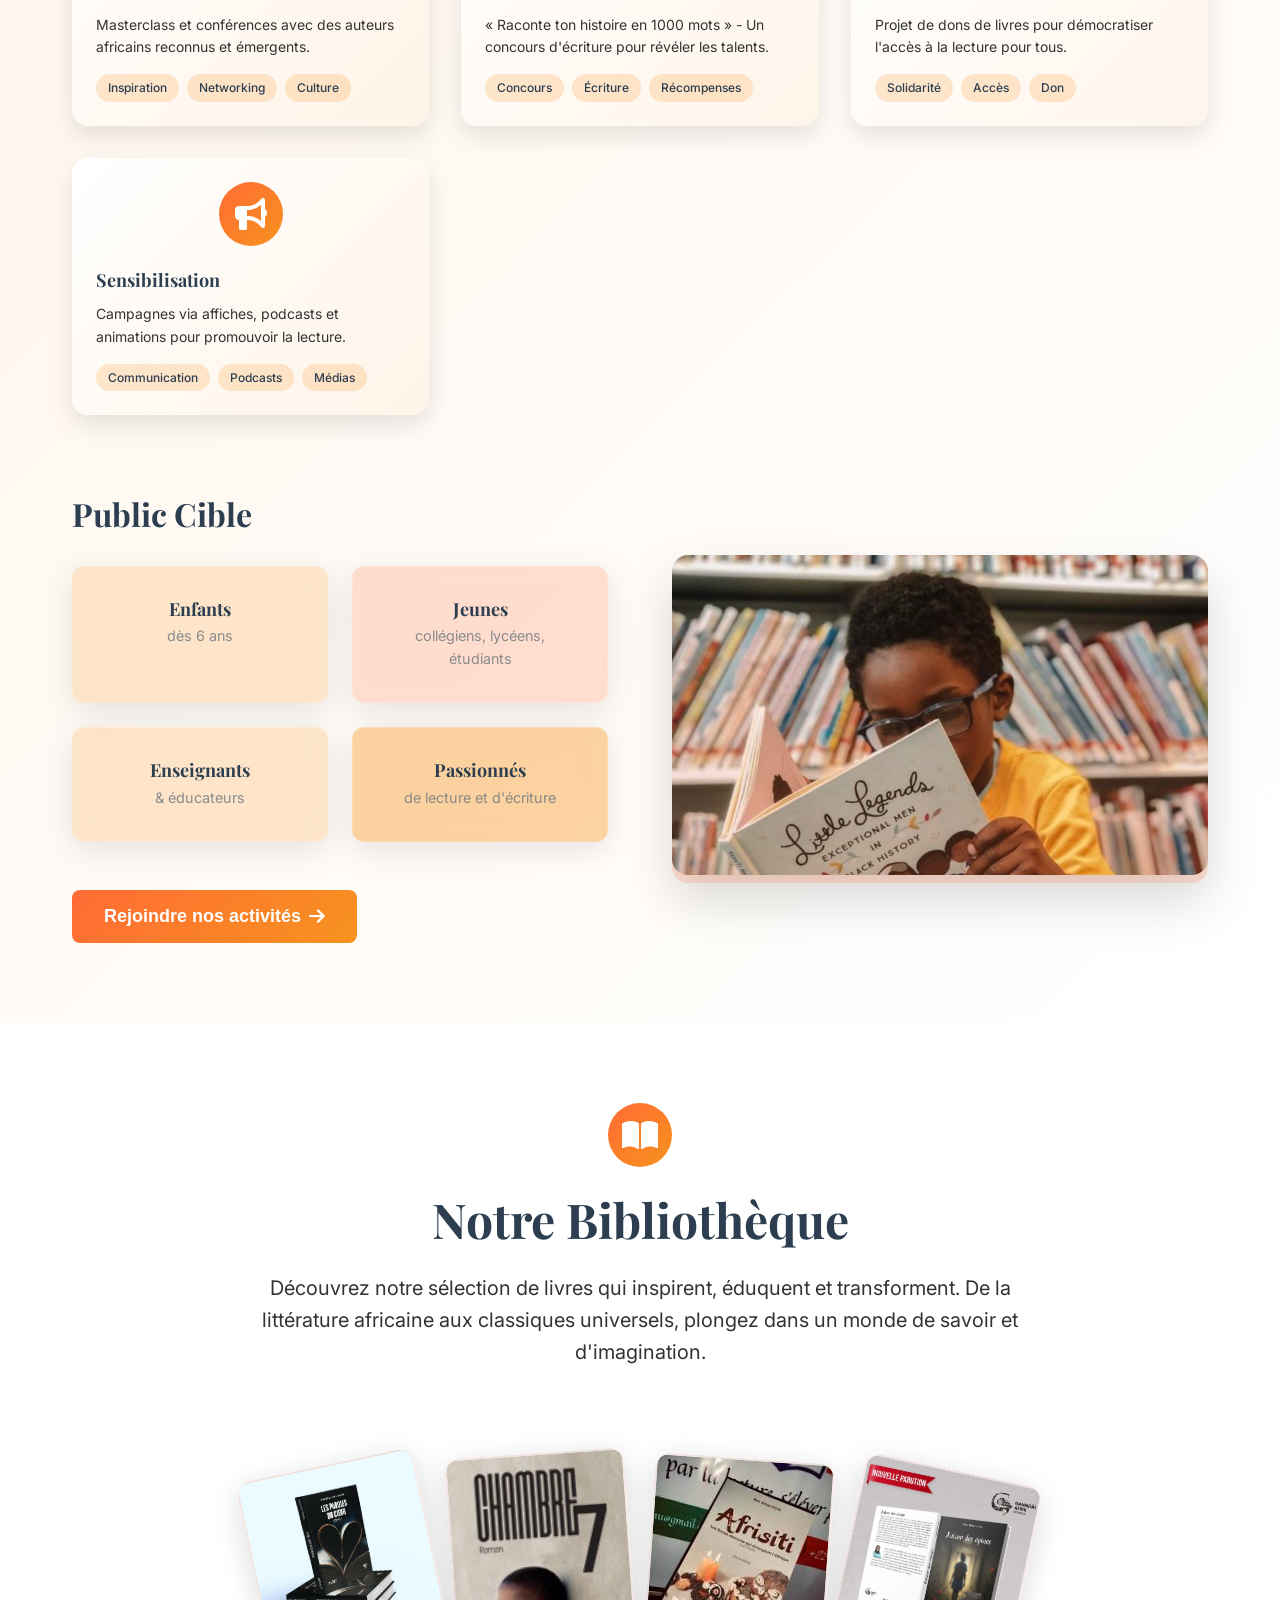
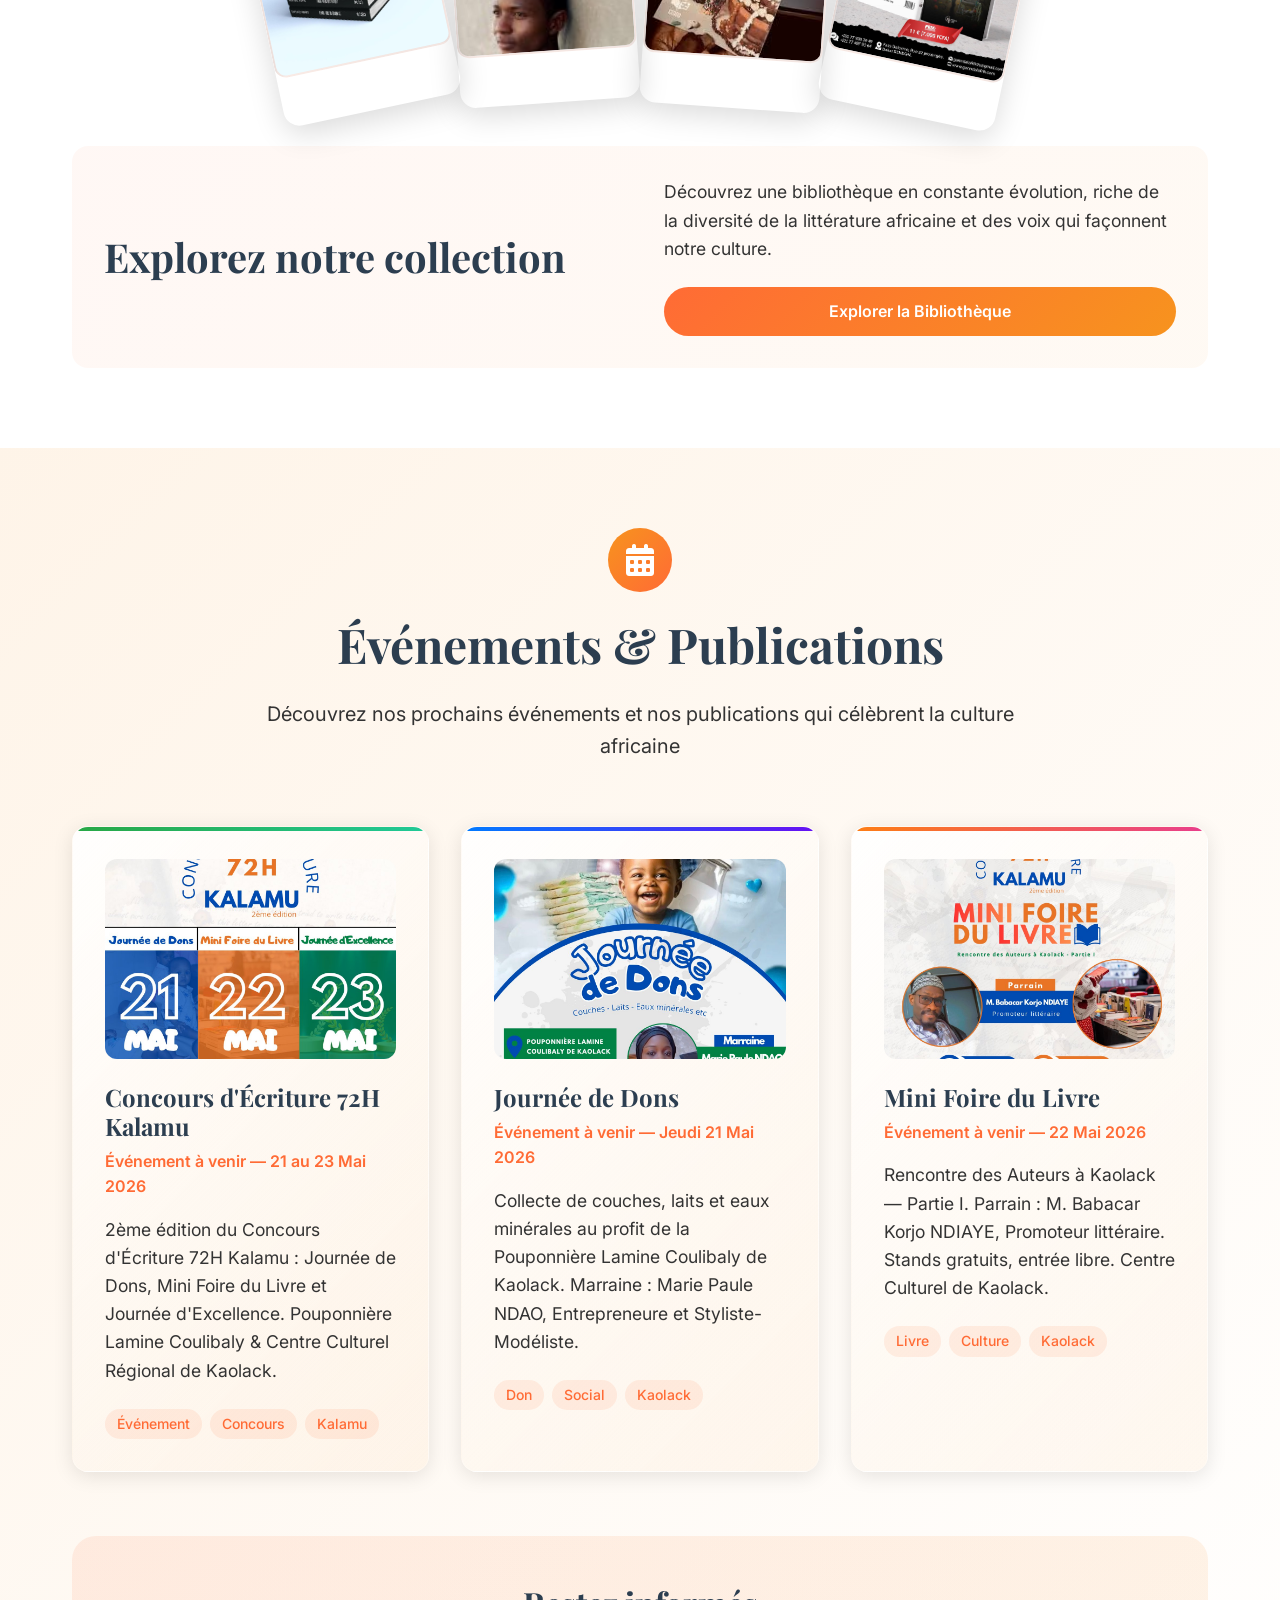
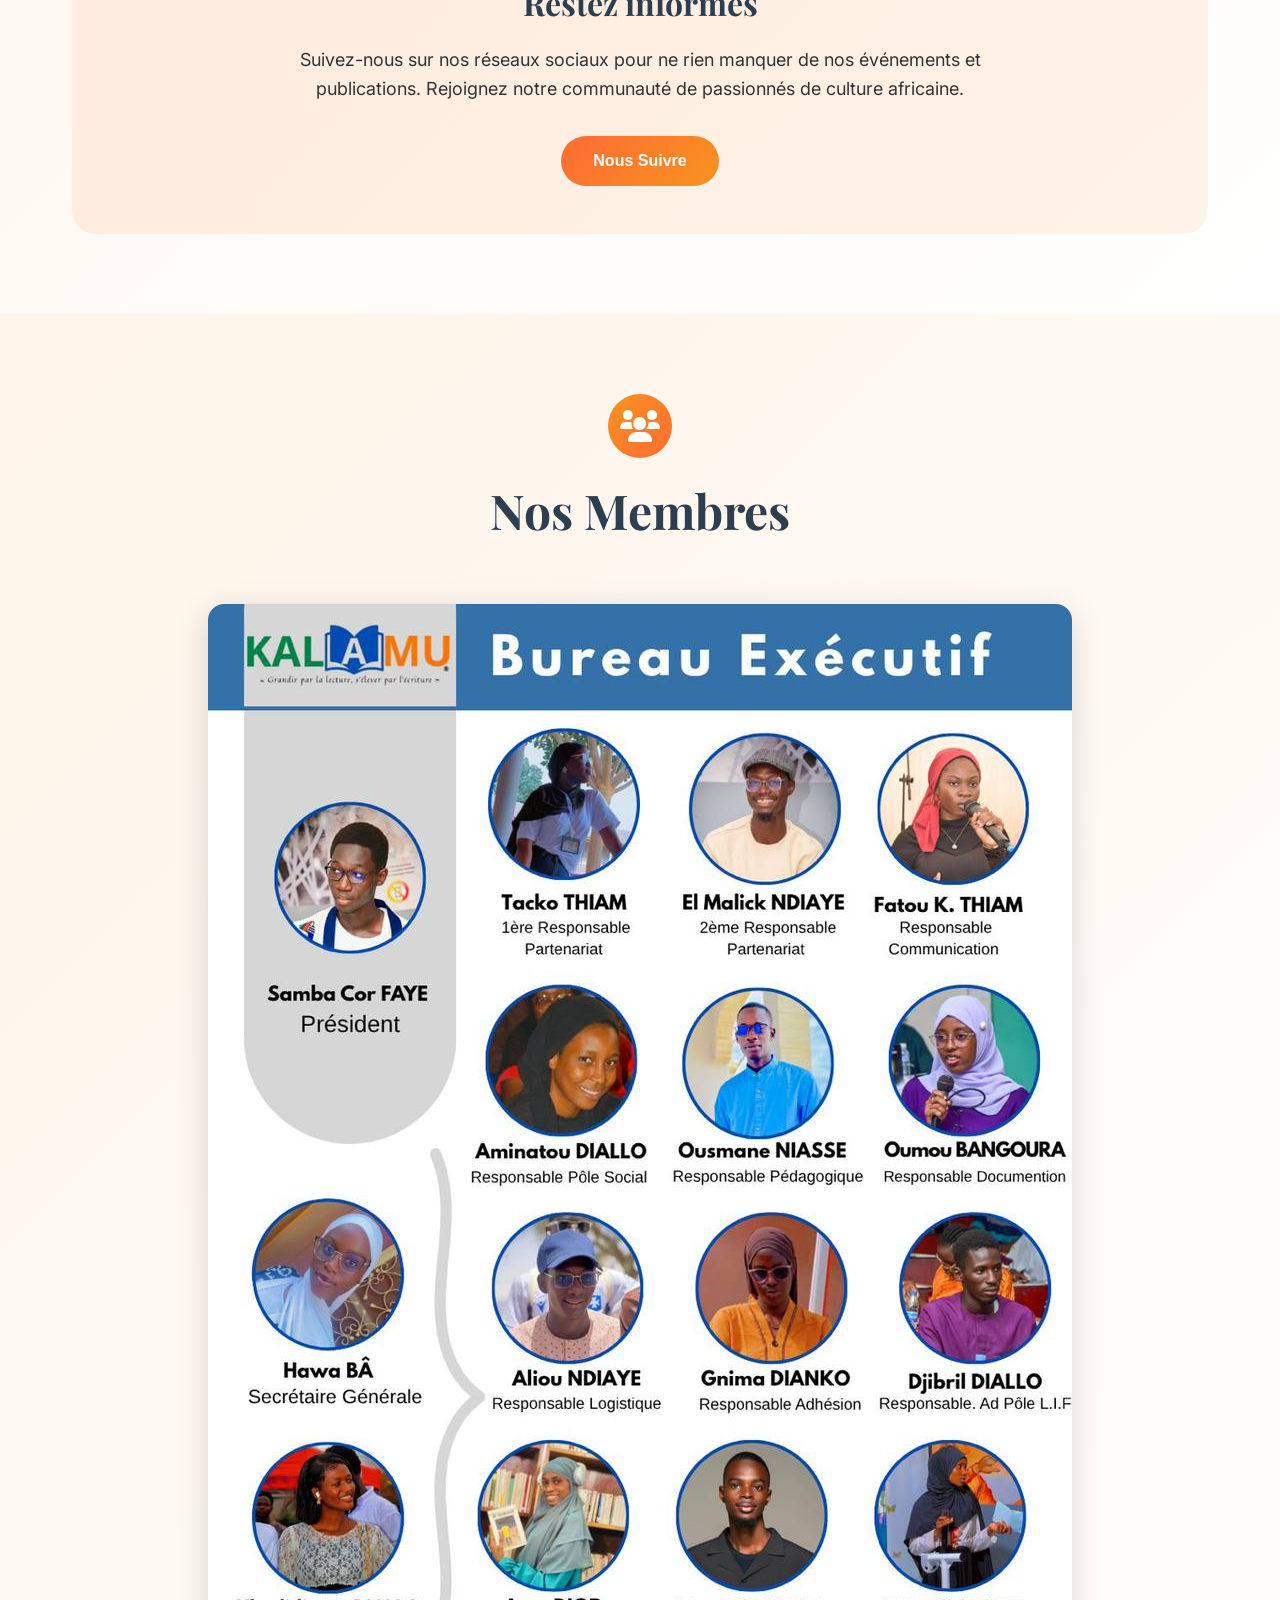
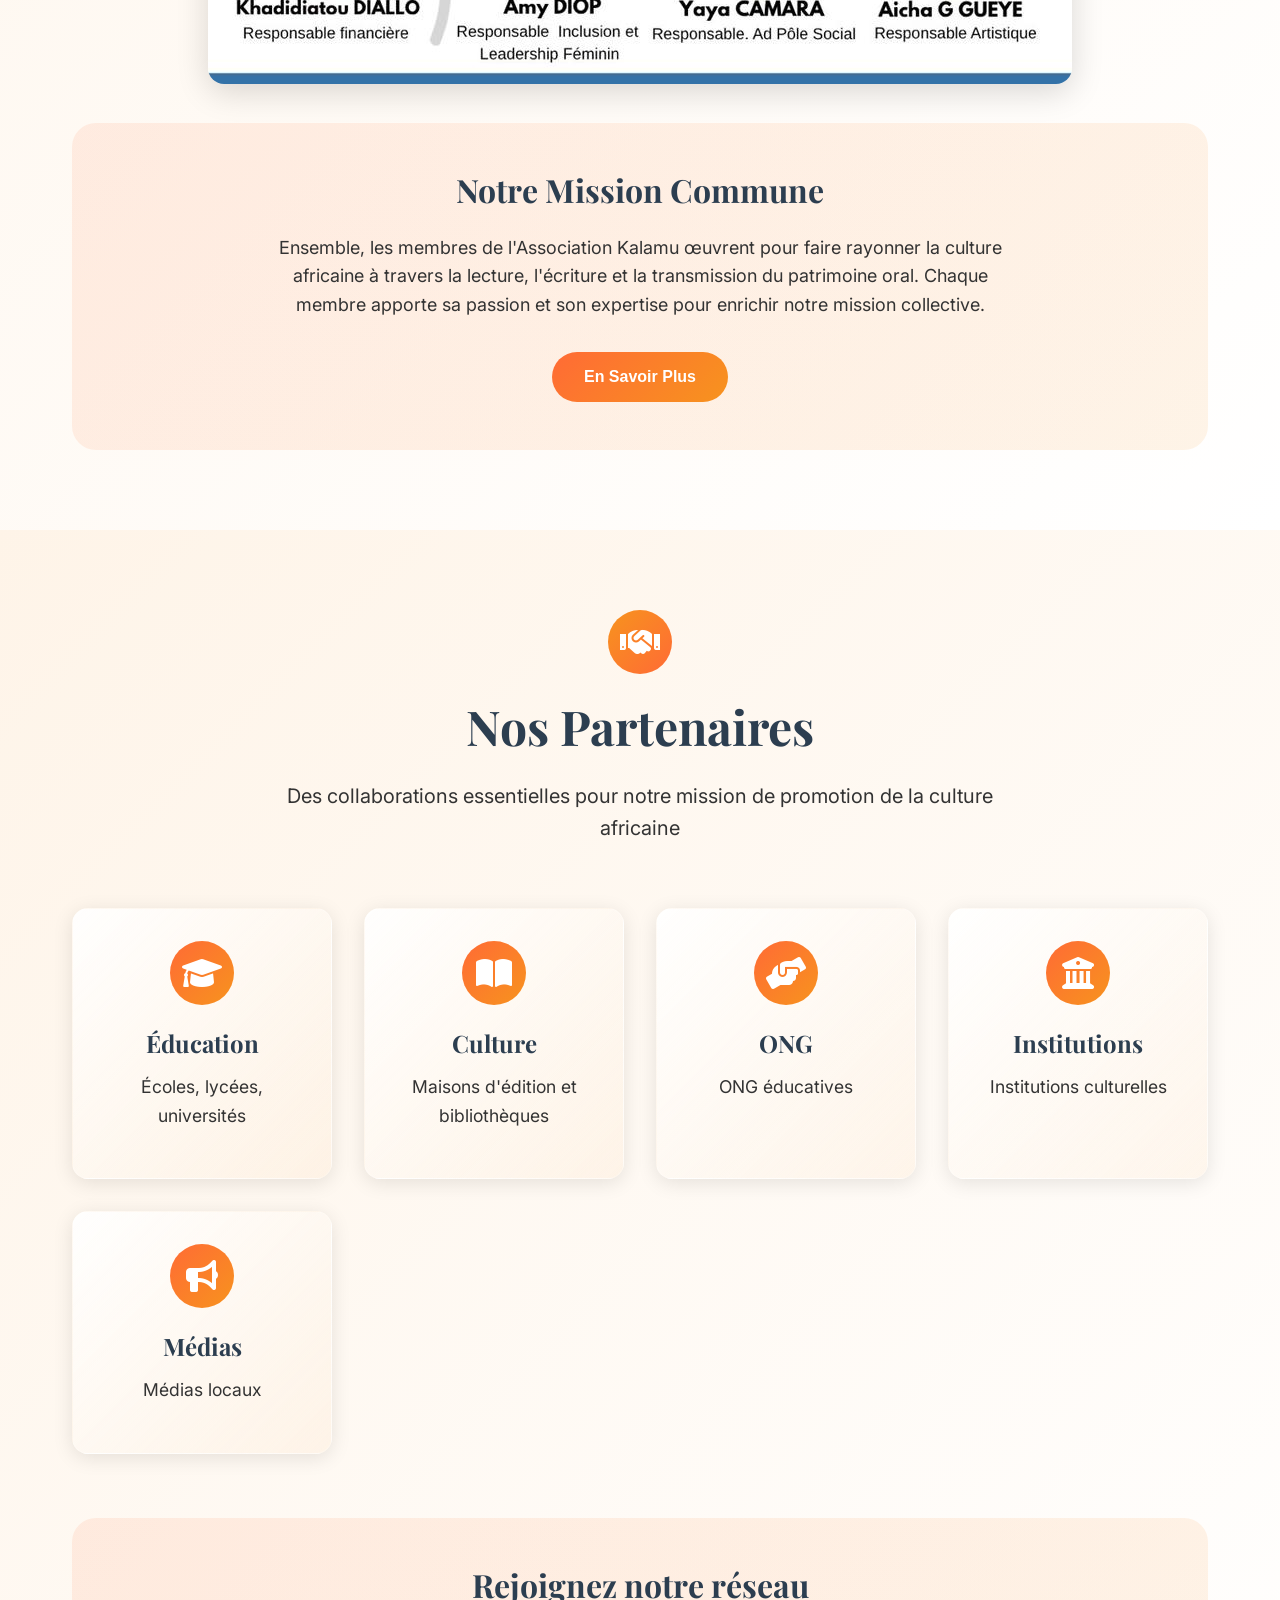
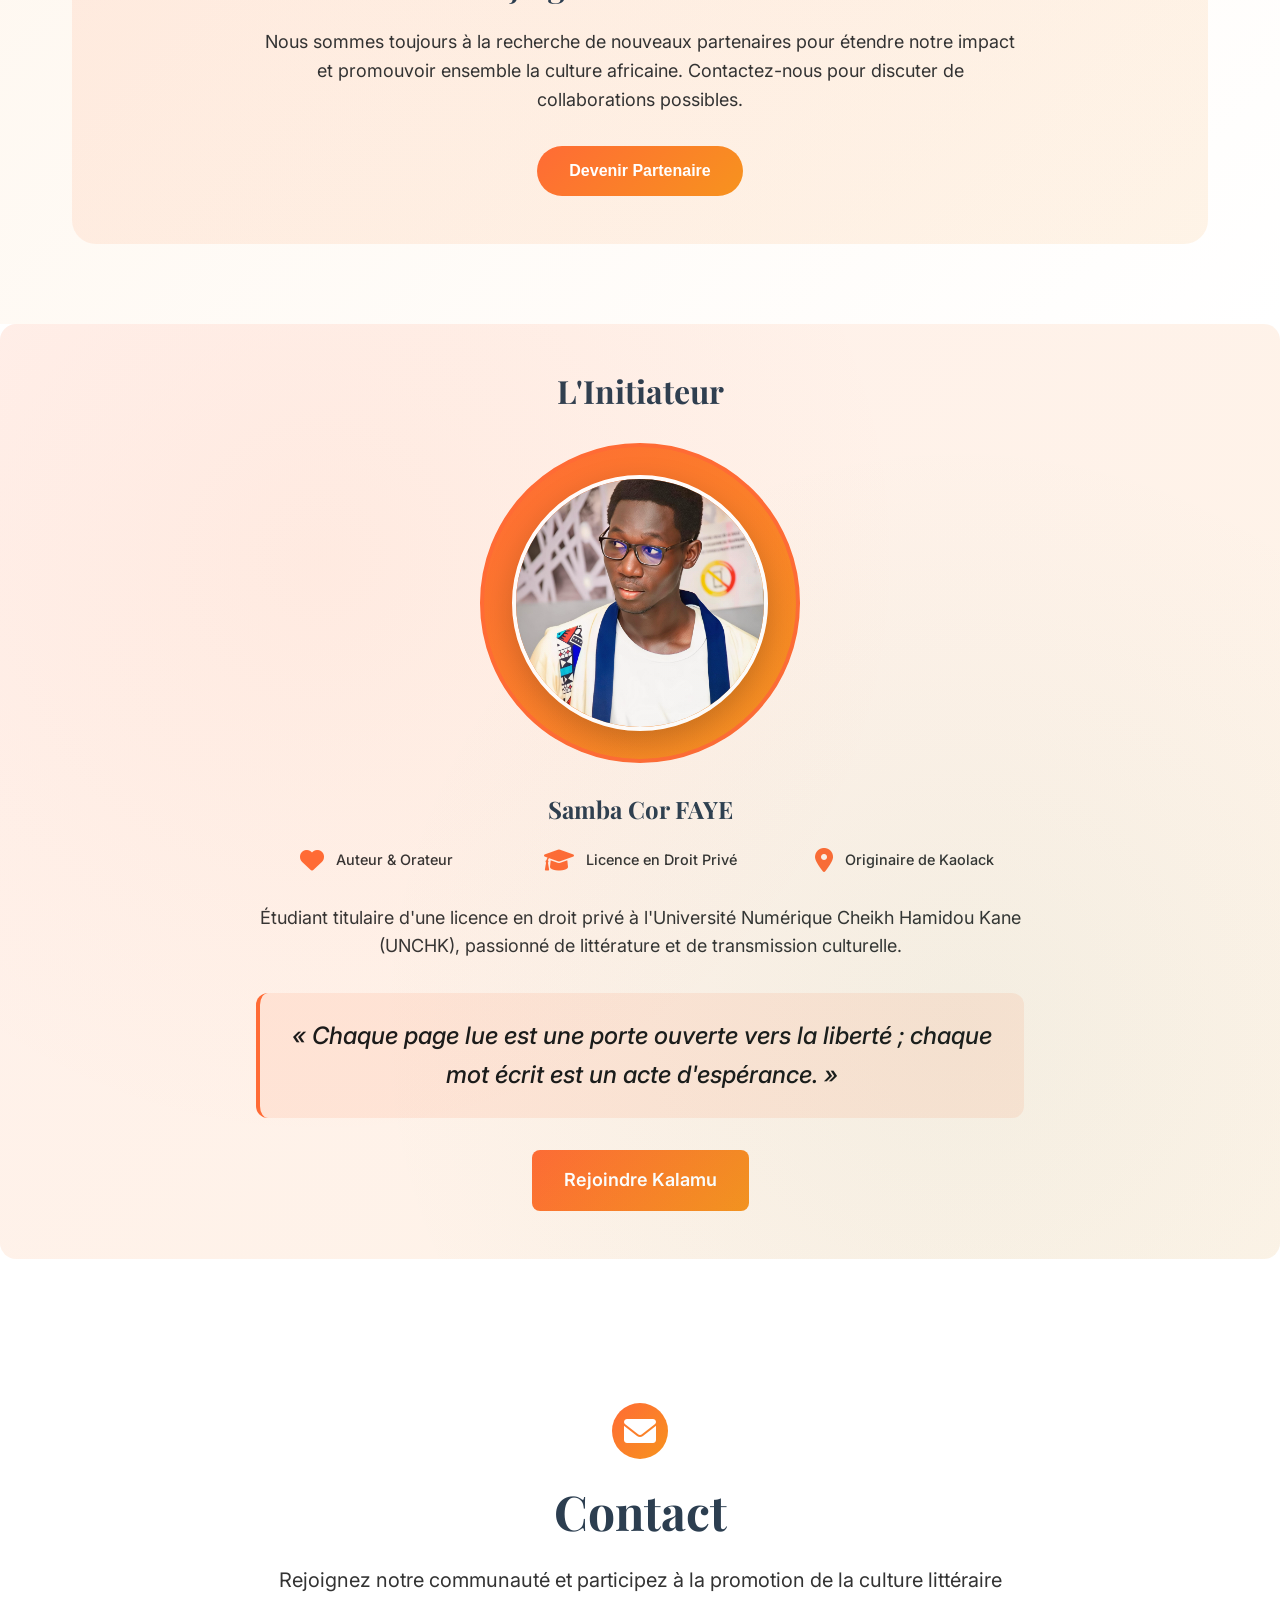
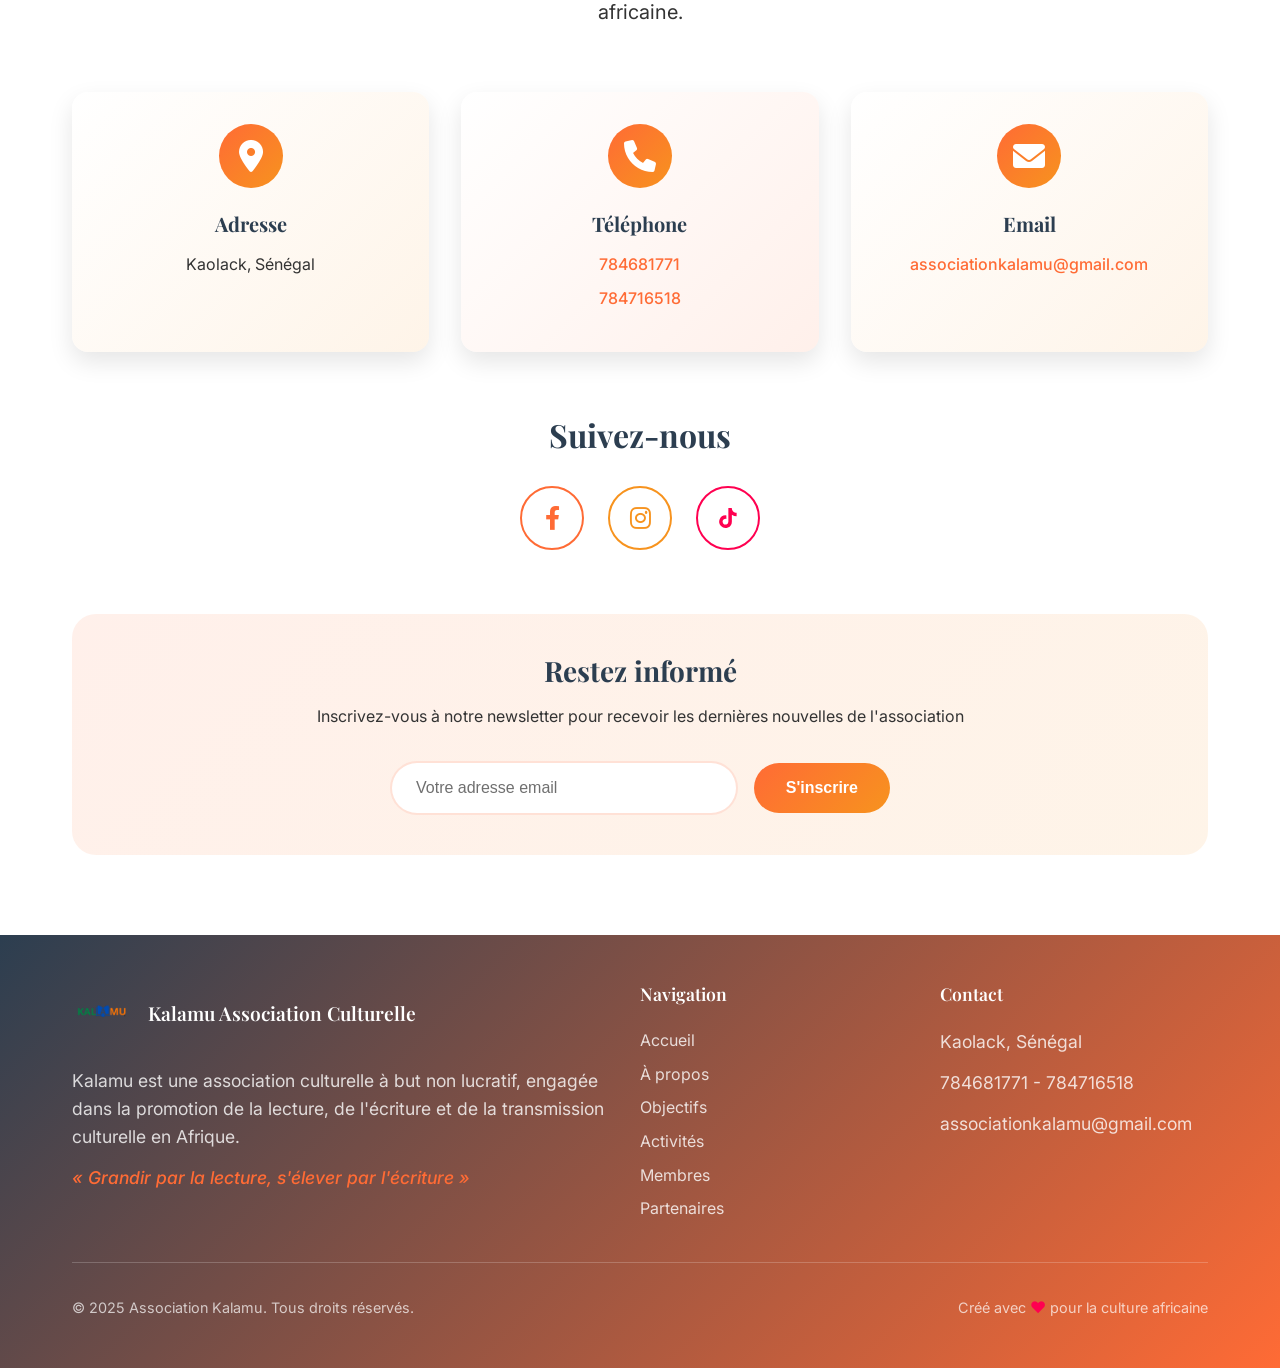
==== commit 4d936895: "Mise à jour événements et membres" ====
--- a/index.html
+++ b/index.html
@@ -684,78 +684,77 @@
 
                     <!-- Events Grid -->
                     <div class="events-grid">
-                        <!-- Upcoming Event -->
+                        <!-- Concours 72H -->
                         <div class="event-card upcoming-event">
                             <div class="event-image-container">
-                                <img src="first_event.jpg" alt="Événement Kalamu" class="event-image" onclick="openImageModal('first_event.jpg')">
+                                <img src="concours_72h.png" alt="Concours d'Écriture 72H Kalamu" class="event-image" onclick="openImageModal('concours_72h.png')">
                                 <div class="event-image-overlay">
-                                    <button class="image-action-btn" onclick="openImageModal('first_event.jpg')" title="Voir en grand">
+                                    <button class="image-action-btn" onclick="openImageModal('concours_72h.png')" title="Voir en grand">
                                         <i class="fas fa-expand"></i>
                                     </button>
-                                    <button class="image-action-btn" onclick="downloadImage('first_event.jpg')" title="Télécharger">
+                                    <button class="image-action-btn" onclick="downloadImage('concours_72h.png')" title="Télécharger">
                                         <i class="fas fa-download"></i>
                                     </button>
                                 </div>
                             </div>
                             <div class="event-content">
-                                <h3>Événement Kalamu</h3>
-                                <p class="event-date">Événement à venir</p>
-                                <p class="event-description">Découvrez notre prochain événement culturel dédié à la promotion de la lecture et de l'écriture en Afrique.</p>
+                                <h3>Concours d'Écriture 72H Kalamu</h3>
+                                <p class="event-date">Événement à venir — 21 au 23 Mai 2026</p>
+                                <p class="event-description">2ème édition du Concours d'Écriture 72H Kalamu : Journée de Dons, Mini Foire du Livre et Journée d'Excellence. Pouponnière Lamine Coulibaly & Centre Culturel Régional de Kaolack.</p>
                                 <div class="event-tags">
                                     <span class="event-tag">Événement</span>
-                                    <span class="event-tag">Culture</span>
+                                    <span class="event-tag">Concours</span>
                                     <span class="event-tag">Kalamu</span>
                                 </div>
                             </div>
                         </div>
 
-                        <!-- Released Book -->
+                        <!-- Journée de Dons -->
                         <div class="event-card released-book">
                             <div class="event-image-container">
-                                <img src="deja-paru.jpg" alt="Livre déjà paru" class="event-image" onclick="openImageModal('deja-paru.jpg')">
+                                <img src="journee_de_dons.png" alt="Journée de Dons" class="event-image" onclick="openImageModal('journee_de_dons.png')">
                                 <div class="event-image-overlay">
-                                    <button class="image-action-btn" onclick="openImageModal('deja-paru.jpg')" title="Voir en grand">
+                                    <button class="image-action-btn" onclick="openImageModal('journee_de_dons.png')" title="Voir en grand">
                                         <i class="fas fa-expand"></i>
                                     </button>
-                                    <button class="image-action-btn" onclick="downloadImage('deja-paru.jpg')" title="Télécharger">
+                                    <button class="image-action-btn" onclick="downloadImage('journee_de_dons.png')" title="Télécharger">
                                         <i class="fas fa-download"></i>
                                     </button>
                                 </div>
                             </div>
                             <div class="event-content">
-                                <h3>Les Paroles du Coeur : Tome 1</h3>
-                                <p class="event-date">Publié - Septembre 2025</p>
-                                <p class="event-description"><h4>Et si chaque poème était un battement ?</h4>
-                                Découvrez le premier tome de la série "Les Paroles du Coeur" de Samba Cor FAYE, un recueil de poèmes qui explore le cœur humain à travers la poésie.</p>
+                                <h3>Journée de Dons</h3>
+                                <p class="event-date">Événement à venir — Jeudi 21 Mai 2026</p>
+                                <p class="event-description">Collecte de couches, laits et eaux minérales au profit de la Pouponnière Lamine Coulibaly de Kaolack. Marraine : Marie Paule NDAO, Entrepreneure et Styliste-Modéliste.</p>
                                 <div class="event-tags">
-                                    <span class="event-tag">Publié</span>
-                                    <span class="event-tag">Poésie</span>
-                                    <span class="event-tag">Tradition</span>
-                                </div>
-                            </div>
-                        </div>
-
-                        <!-- Upcoming Book -->
+                                    <span class="event-tag">Don</span>
+                                    <span class="event-tag">Social</span>
+                                    <span class="event-tag">Kaolack</span>
+                                </div>
+                            </div>
+                        </div>
+
+                        <!-- Mini Foire du Livre -->
                         <div class="event-card upcoming-book">
                             <div class="event-image-container">
-                                <img src="new-book.jpg" alt="Nouveau livre à paraître" class="event-image" onclick="openImageModal('new-book.jpg')">
+                                <img src="mini_foire_du_livre.png" alt="Mini Foire du Livre" class="event-image" onclick="openImageModal('mini_foire_du_livre.png')">
                                 <div class="event-image-overlay">
-                                    <button class="image-action-btn" onclick="openImageModal('new-book.jpg')" title="Voir en grand">
+                                    <button class="image-action-btn" onclick="openImageModal('mini_foire_du_livre.png')" title="Voir en grand">
                                         <i class="fas fa-expand"></i>
                                     </button>
-                                    <button class="image-action-btn" onclick="downloadImage('new-book.jpg')" title="Télécharger">
+                                    <button class="image-action-btn" onclick="downloadImage('mini_foire_du_livre.png')" title="Télécharger">
                                         <i class="fas fa-download"></i>
                                     </button>
                                 </div>
                             </div>
                             <div class="event-content">
-                                <h3>Autour des épines</h3>
-                                <p class="event-date">À paraître - Septembre 2025</p>
-                                <p class="event-description">Découvrez l'histoire de Gnilane, étudiante à l'université portant en elle des cicatrices du passé qui ne cessent de tourmenter son présent.</p>
+                                <h3>Mini Foire du Livre</h3>
+                                <p class="event-date">Événement à venir — 22 Mai 2026</p>
+                                <p class="event-description">Rencontre des Auteurs à Kaolack — Partie I. Parrain : M. Babacar Korjo NDIAYE, Promoteur littéraire. Stands gratuits, entrée libre. Centre Culturel de Kaolack.</p>
                                 <div class="event-tags">
-                                    <span class="event-tag">À paraître</span>
-                                    <span class="event-tag">Nouvelles</span>
-                                    <span class="event-tag">Jeune autrice</span>
+                                    <span class="event-tag">Livre</span>
+                                    <span class="event-tag">Culture</span>
+                                    <span class="event-tag">Kaolack</span>
                                 </div>
                             </div>
                         </div>
@@ -783,11 +782,15 @@
                             <i class="fas fa-users"></i>
                         </div>
                         <h2>Nos Membres</h2>
-                        <p>Découvrez les fondateurs et gestionnaires de l'Association Kalamu, unis par une vision commune de promotion de la culture africaine.</p>
-                    </div>
-
-                    <!-- Members Carousel -->
-                    <div class="members-carousel">
+                    </div>
+
+                    <!-- Bureau Exécutif Photo -->
+                    <div class="members-group-photo" style="text-align:center; margin: 2rem 0;">
+                        <img src="bureau_executif.jpg" alt="Bureau Exécutif de l'Association Kalamu" style="max-width:100%; border-radius:16px; box-shadow:0 8px 32px rgba(0,0,0,0.15); cursor:pointer;" onclick="openImageModal('bureau_executif.jpg')">
+                    </div>
+
+                    <!-- KEEP BELOW FOR HIDDEN CAROUSEL COMPATIBILITY - hidden -->
+                    <div class="members-carousel" style="display:none;">
                         <div class="members-track">
                             <div class="member-card">
                                 <div class="member-avatar">
@@ -795,36 +798,7 @@
                                 </div>
                                 <h4>Samba Cor FAYE</h4>
                                 <p class="member-role">Président</p>
-                                <p class="member-bio">Président de l'association, pilier de l'organisation et leader visionnaire. Responsable de la direction générale et de la représentation.</p>
-                            </div>
-                            
-                            <div class="member-card">
-                                <div class="member-avatar">
-                                    <img src="coumba_gaye_ly.jpg" loading="lazy" alt="Coumba Gaye LY">
-                                </div>
-                                <h4>Coumba Gaye LY</h4>
-                                <p class="member-role">Secrétaire générale</p>
-                                <p class="member-bio">Gère l'administration et la coordination. Assure le bon fonctionnement interne et la communication avec les membres.</p>
-                            </div>
-                            
-                            <div class="member-card">
-                                <div class="member-avatar">
-                                    <img src="tacko_thiam.jpg" loading="lazy" alt="Tacko THIAM">
-                                </div>
-                                <h4>Tacko THIAM</h4>
-                                <p class="member-role">1ère Responsable partenariats</p>
-                                <p class="member-bio">Établit et renforce les collaborations avec d'autres entités. Rôle clé pour le développement des projets.</p>
-                            </div>
-                            
-                            <div class="member-card">
-                                <div class="member-avatar">
-                                    <img src="el_hadj_malick_ndiaye.jpg" loading="lazy" alt="El Hadji Malick NDIAYE">
-                                </div>
-                                <h4>El Hadji Malick NDIAYE</h4>
-                                <p class="member-role">2ème Responsable partenariats</p>
-                                <p class="member-bio">Travaille aux côtés de Tacko THIAM pour développer le réseau et identifier de nouvelles opportunités.</p>
-                            </div>
-                            
+                            </div>
                             <div class="member-card">
                                 <div class="member-avatar">
                                     <img src="gnima_dianko.jpg" loading="lazy" alt="Gnima DIANKO">
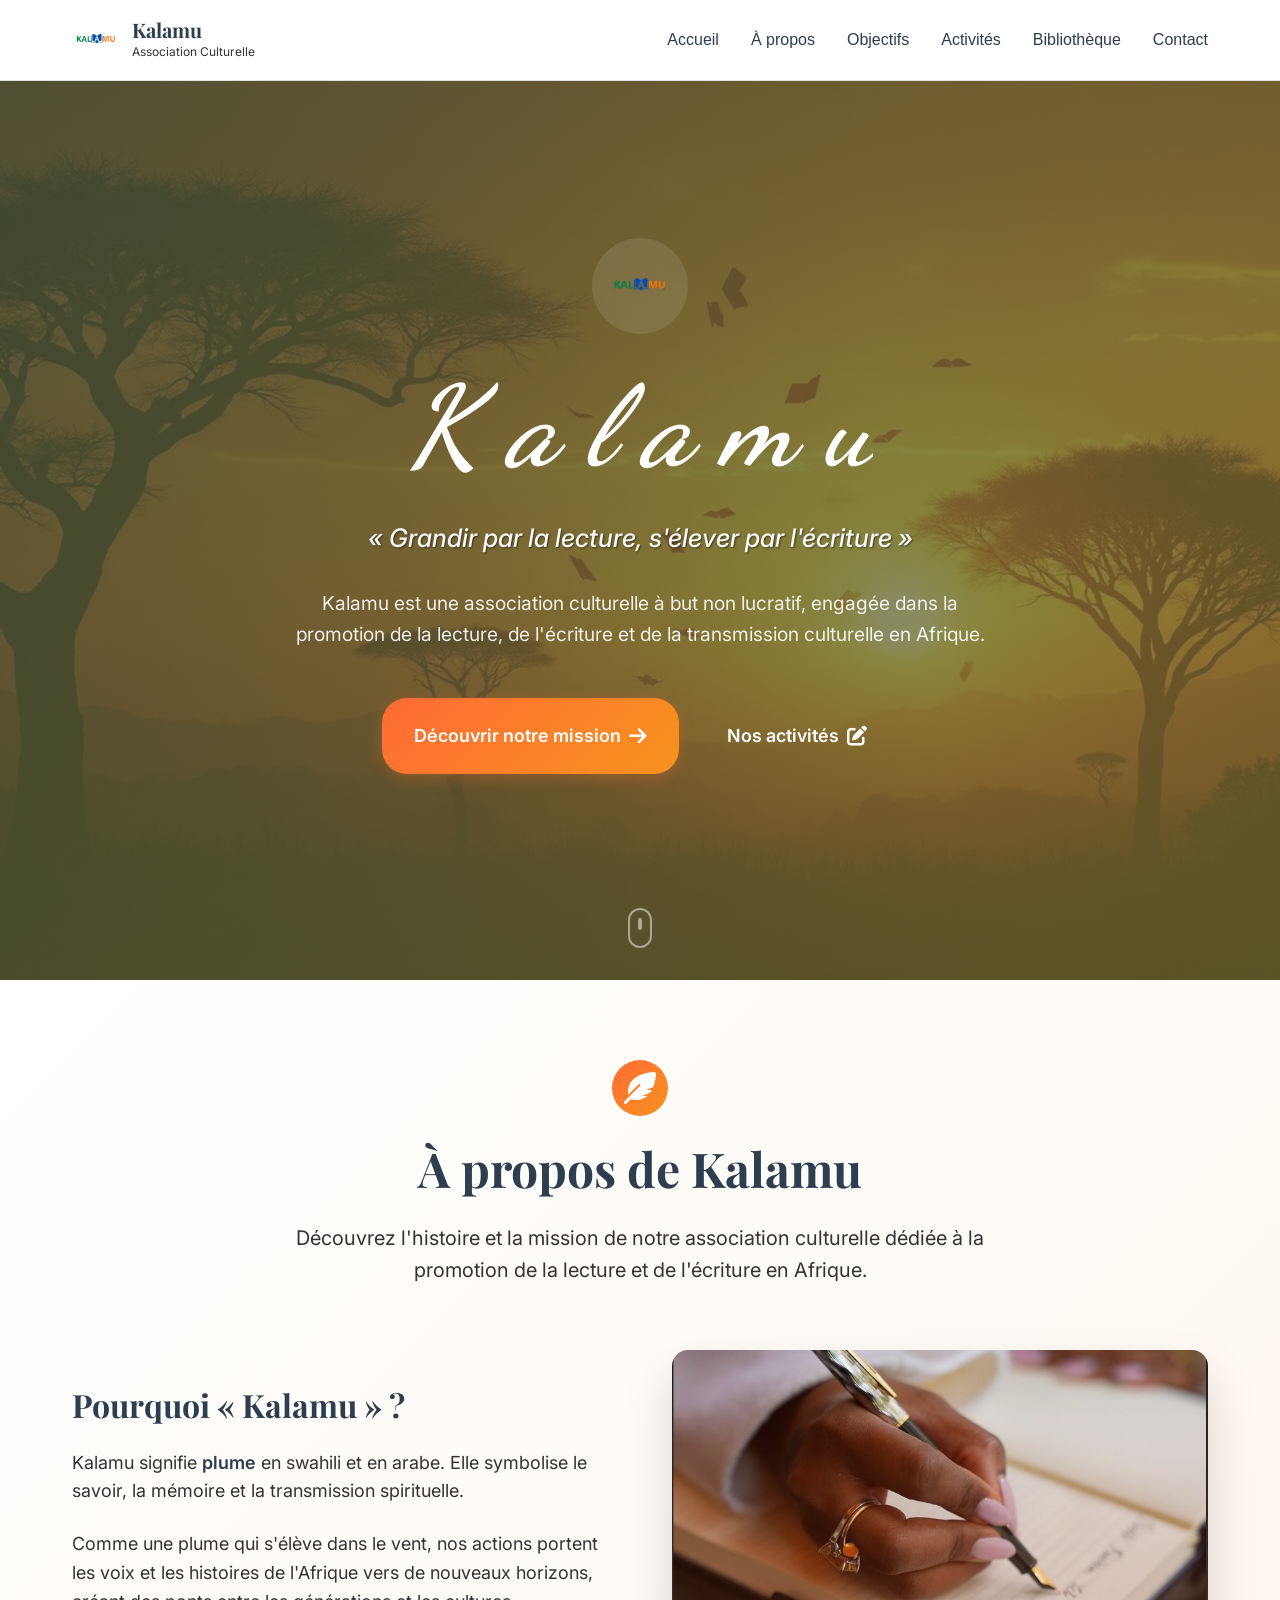
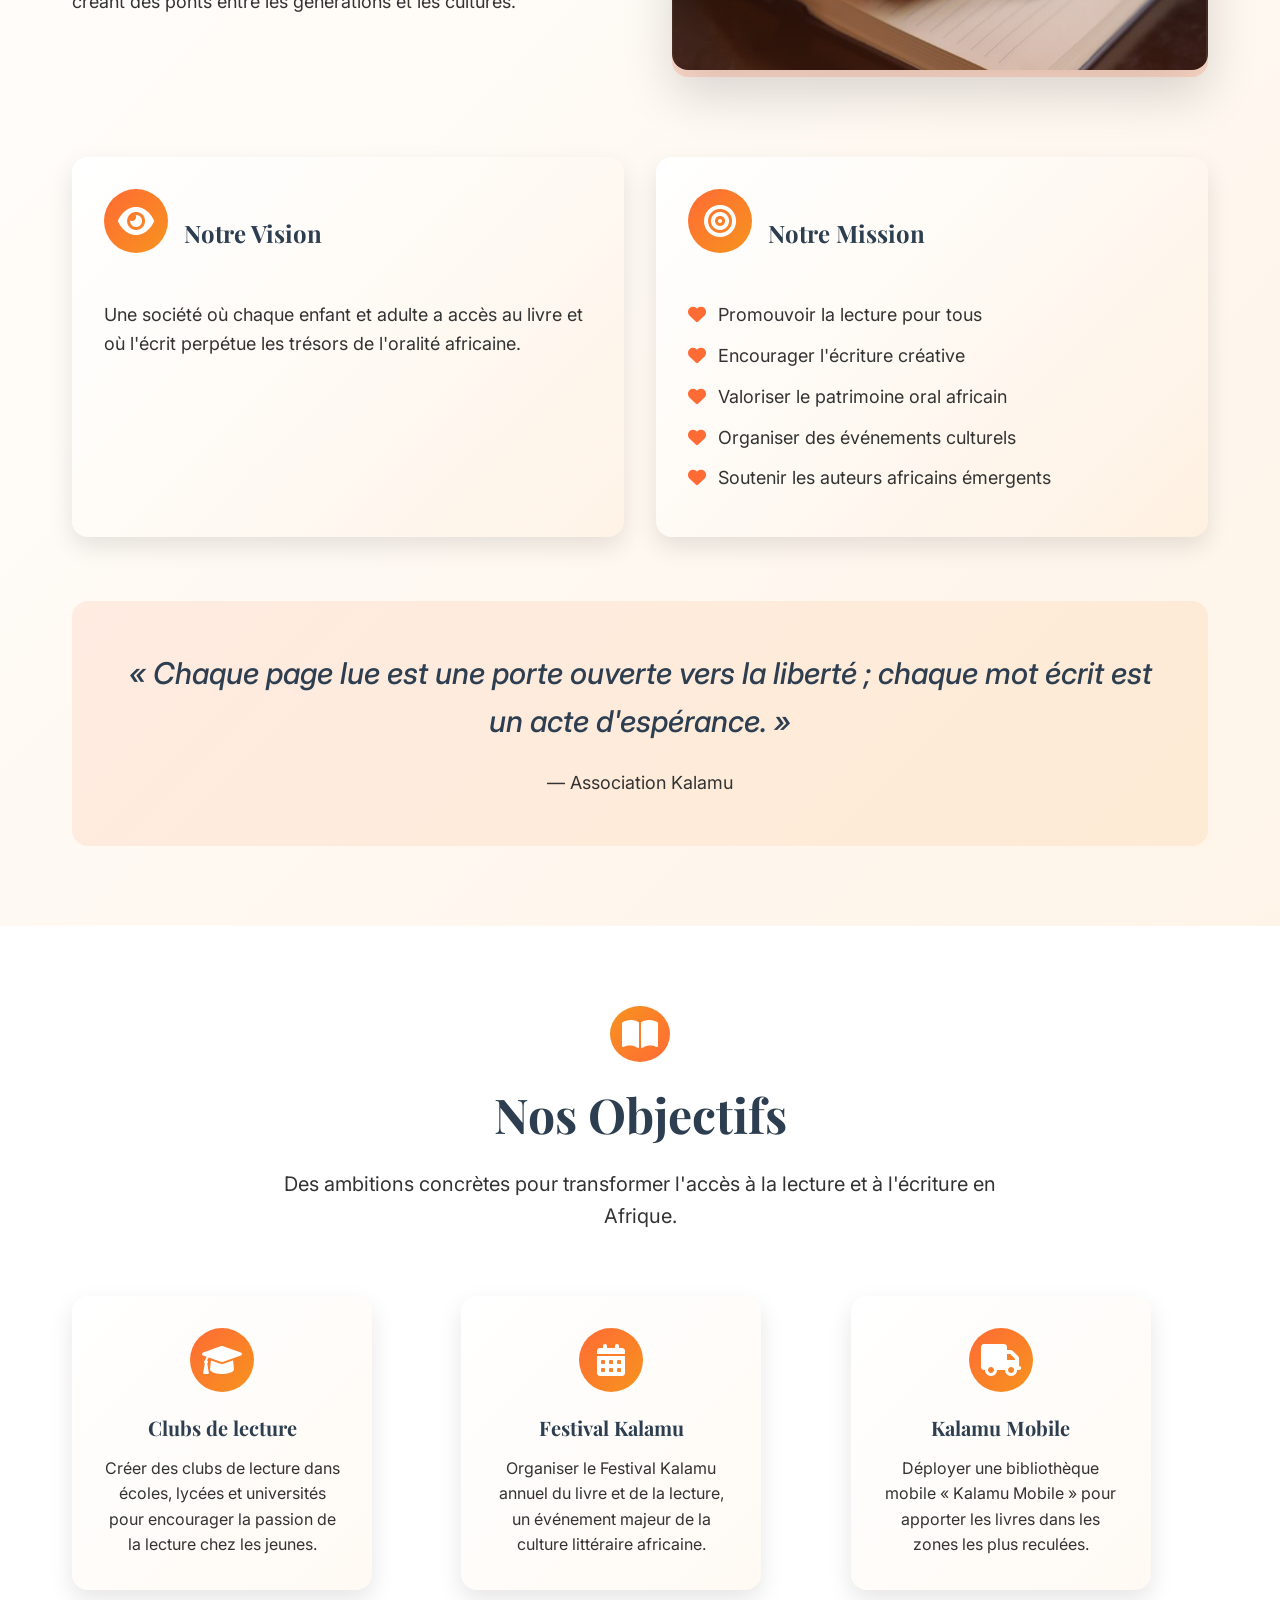
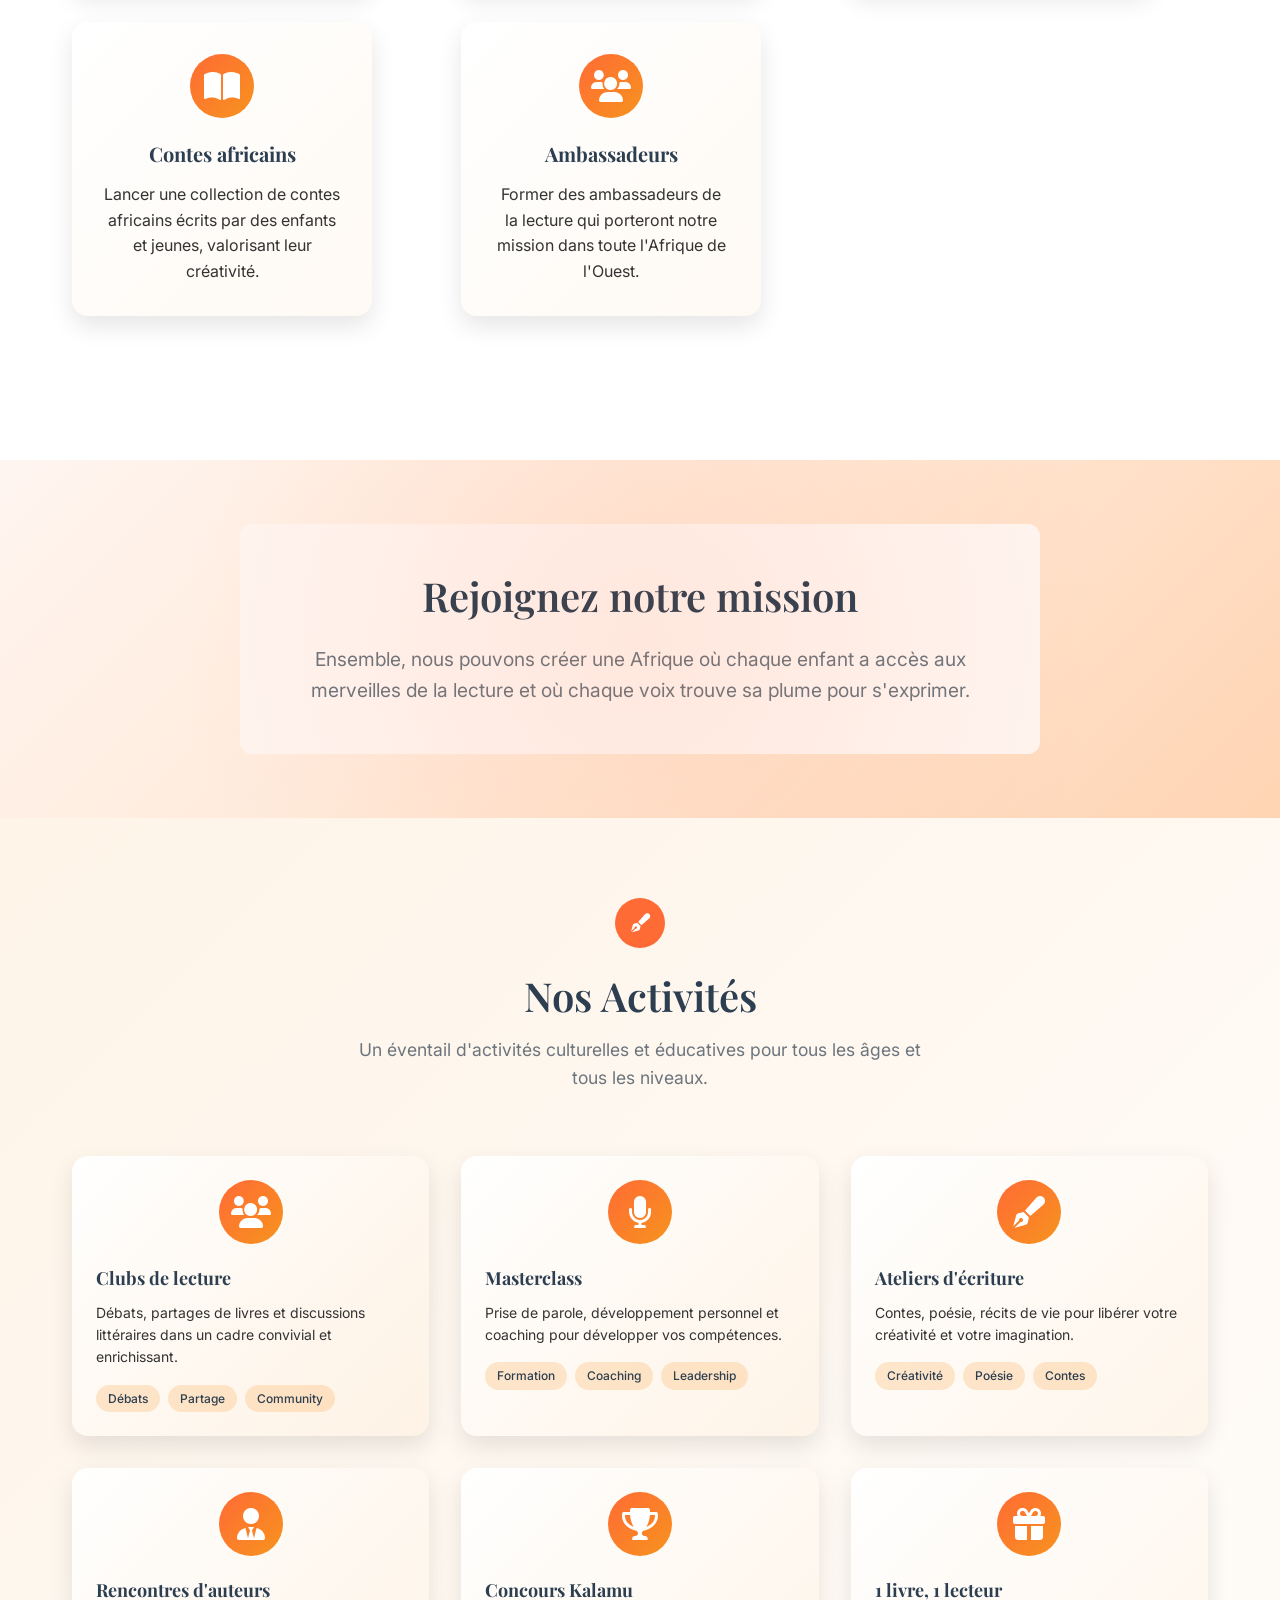
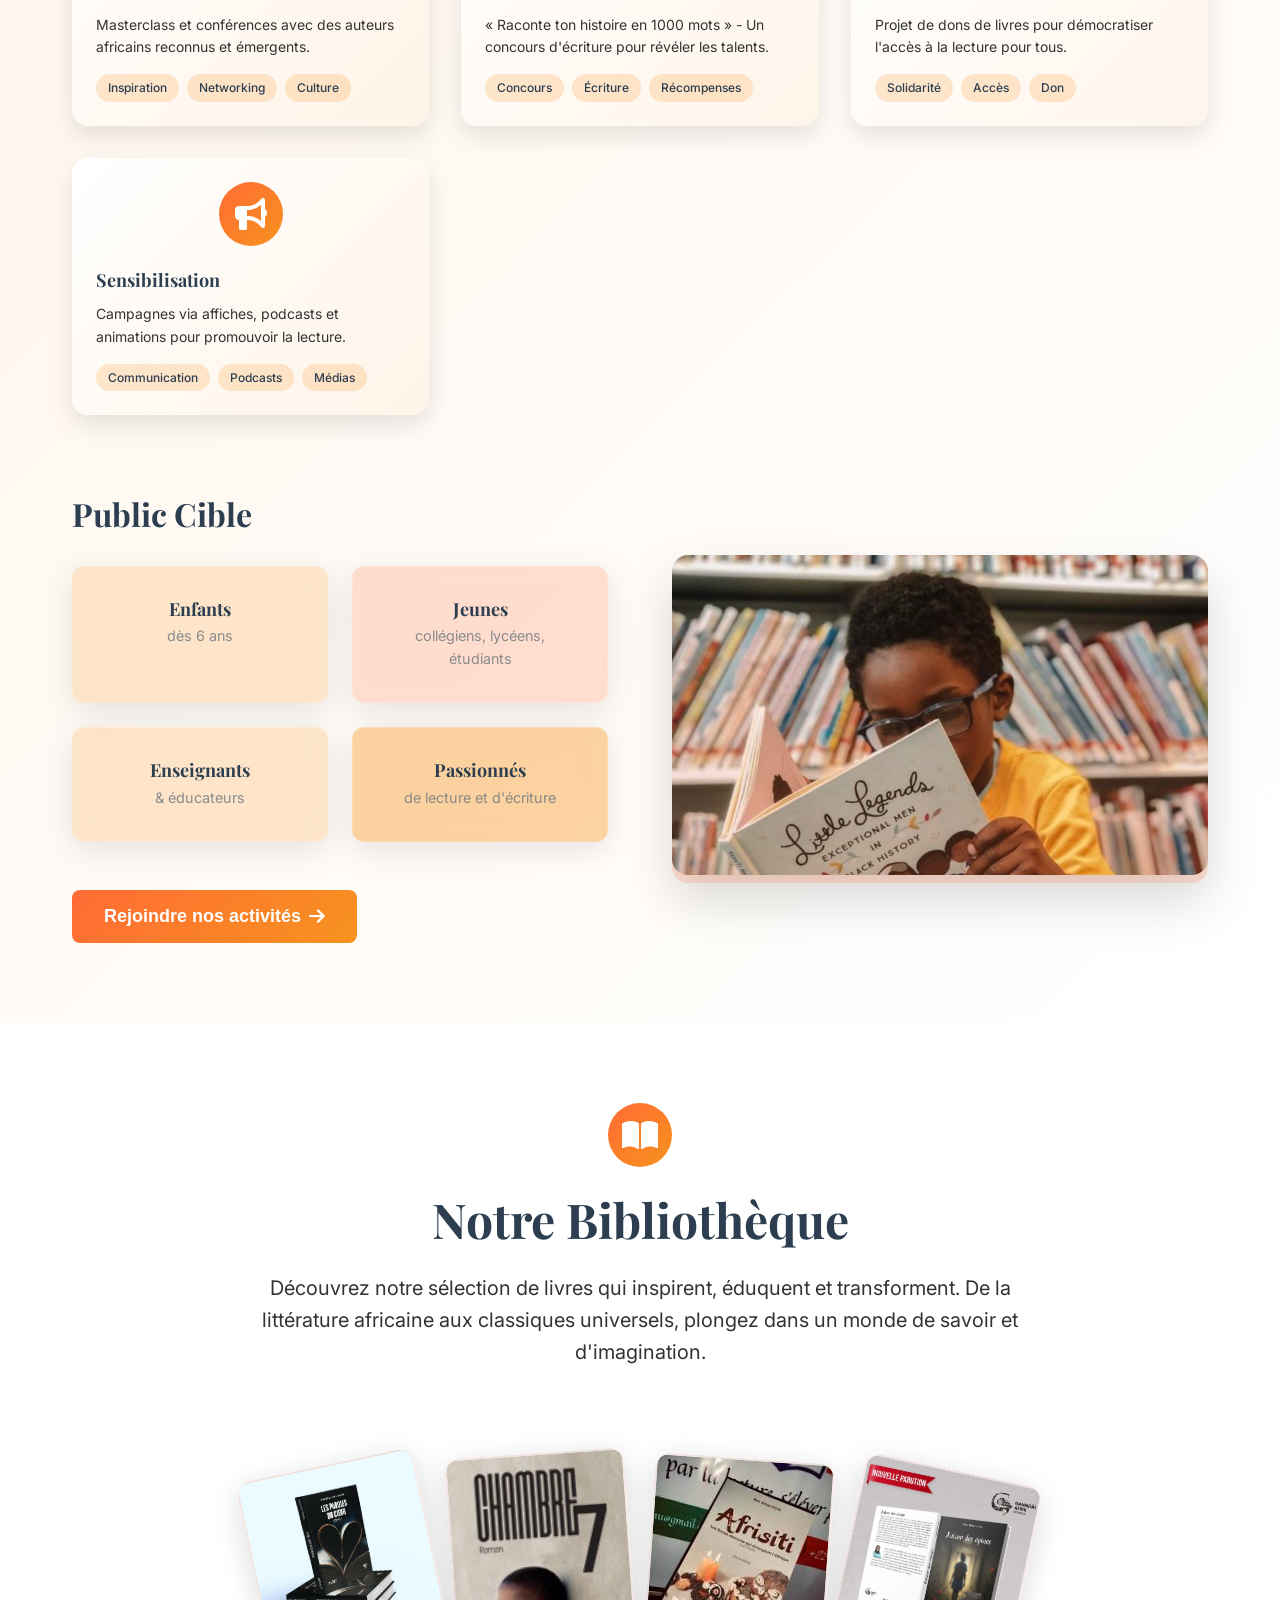
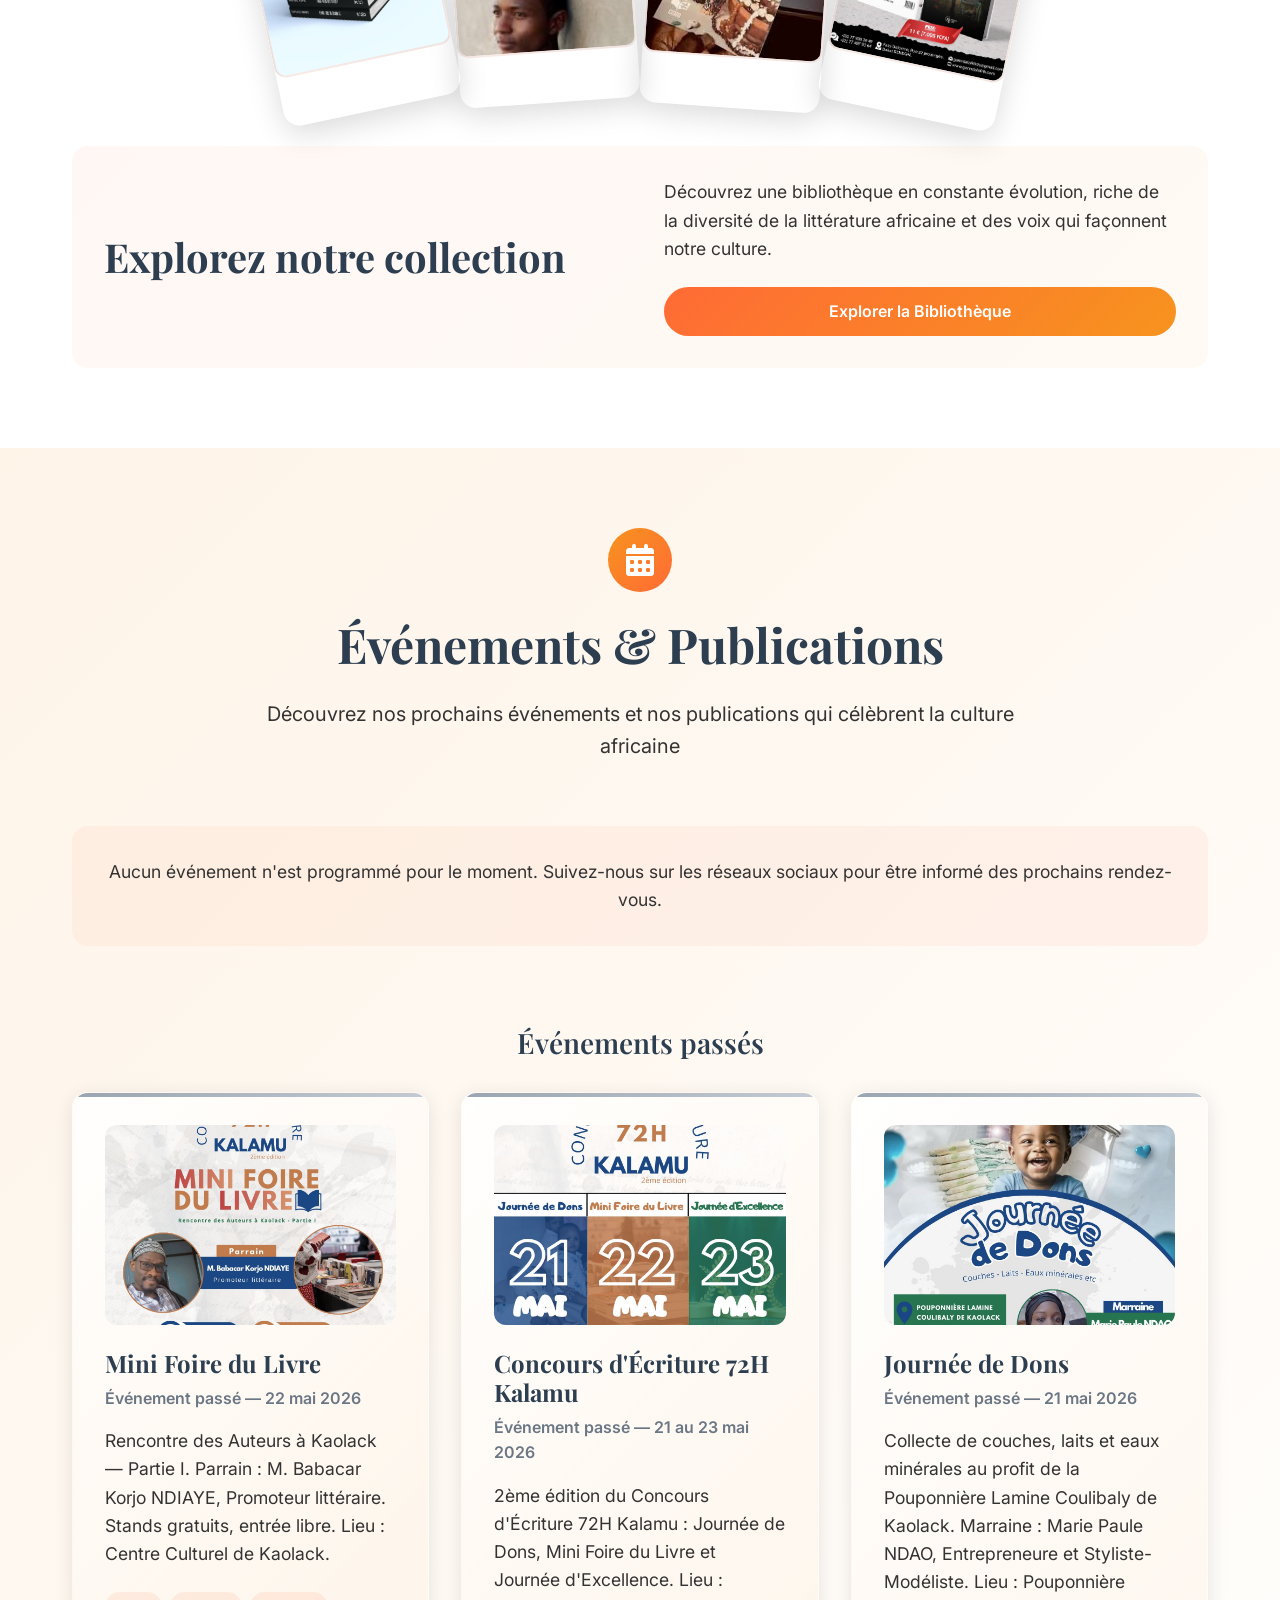
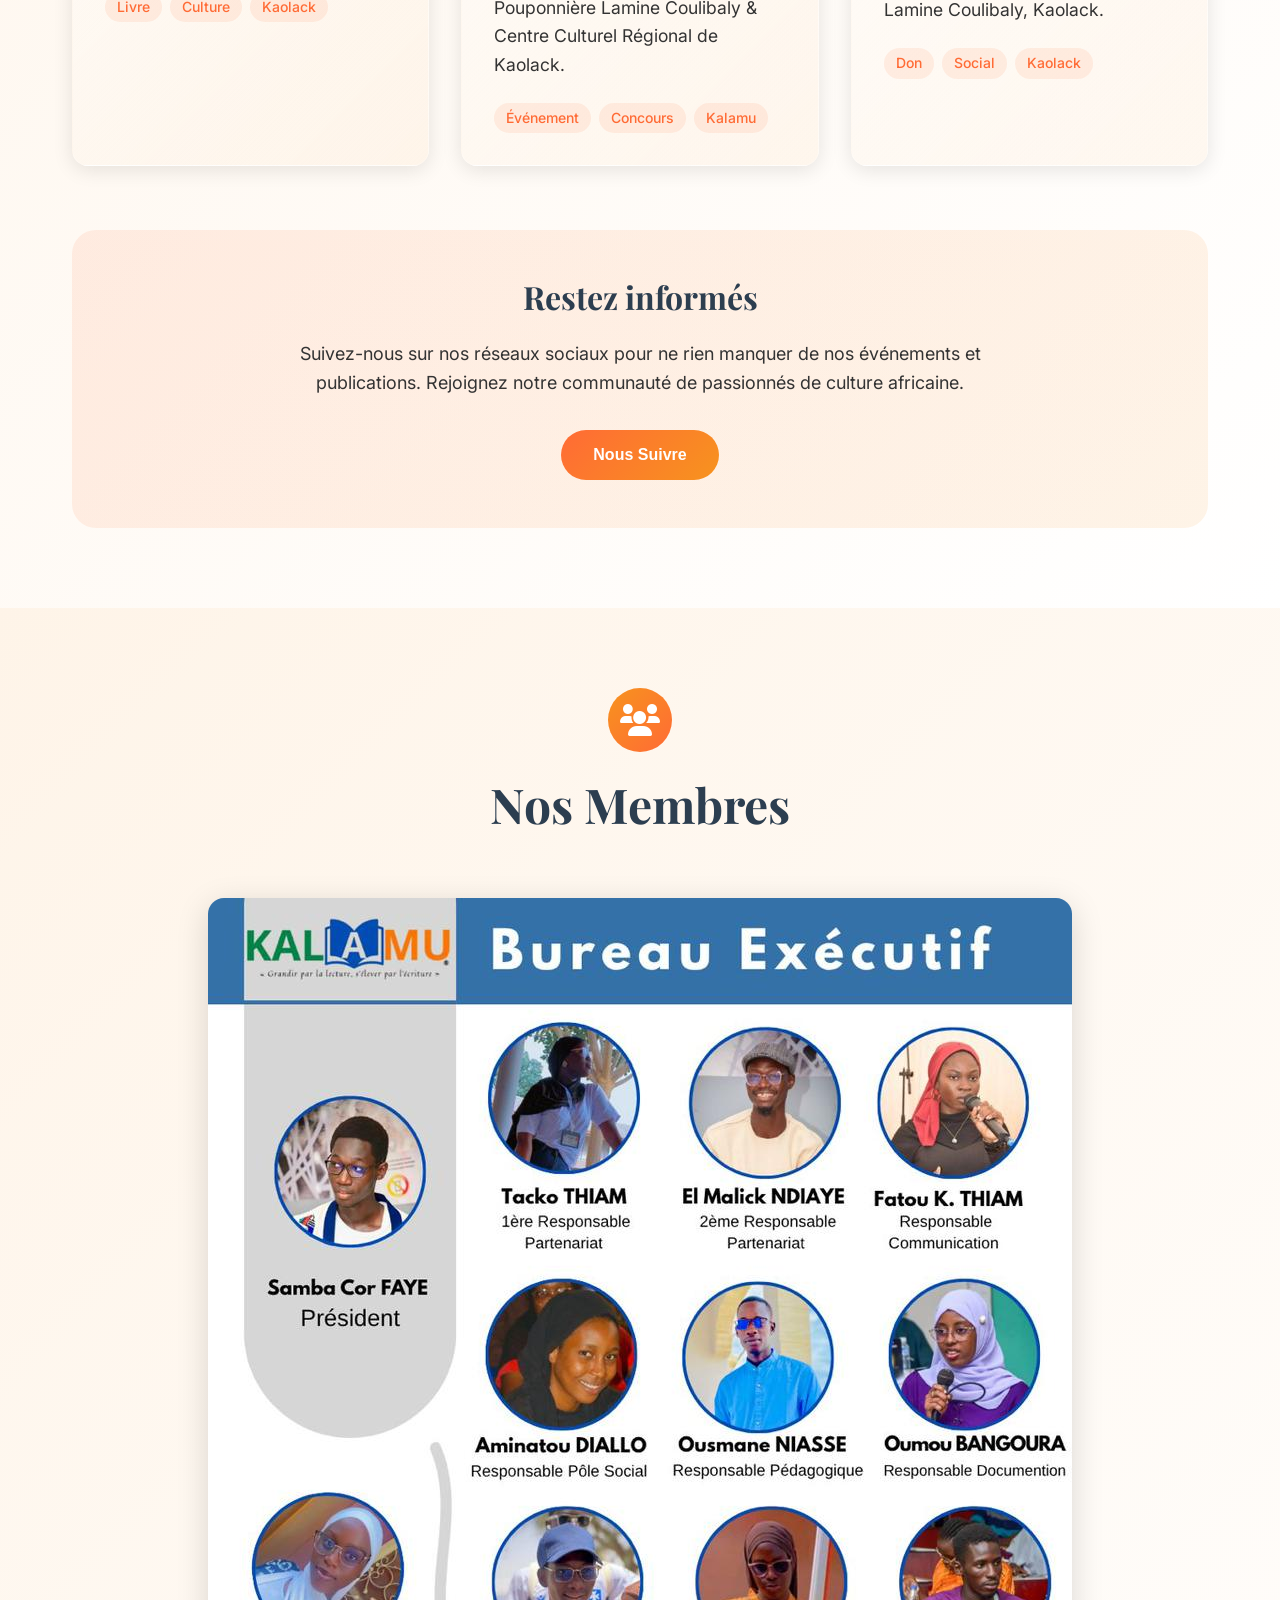
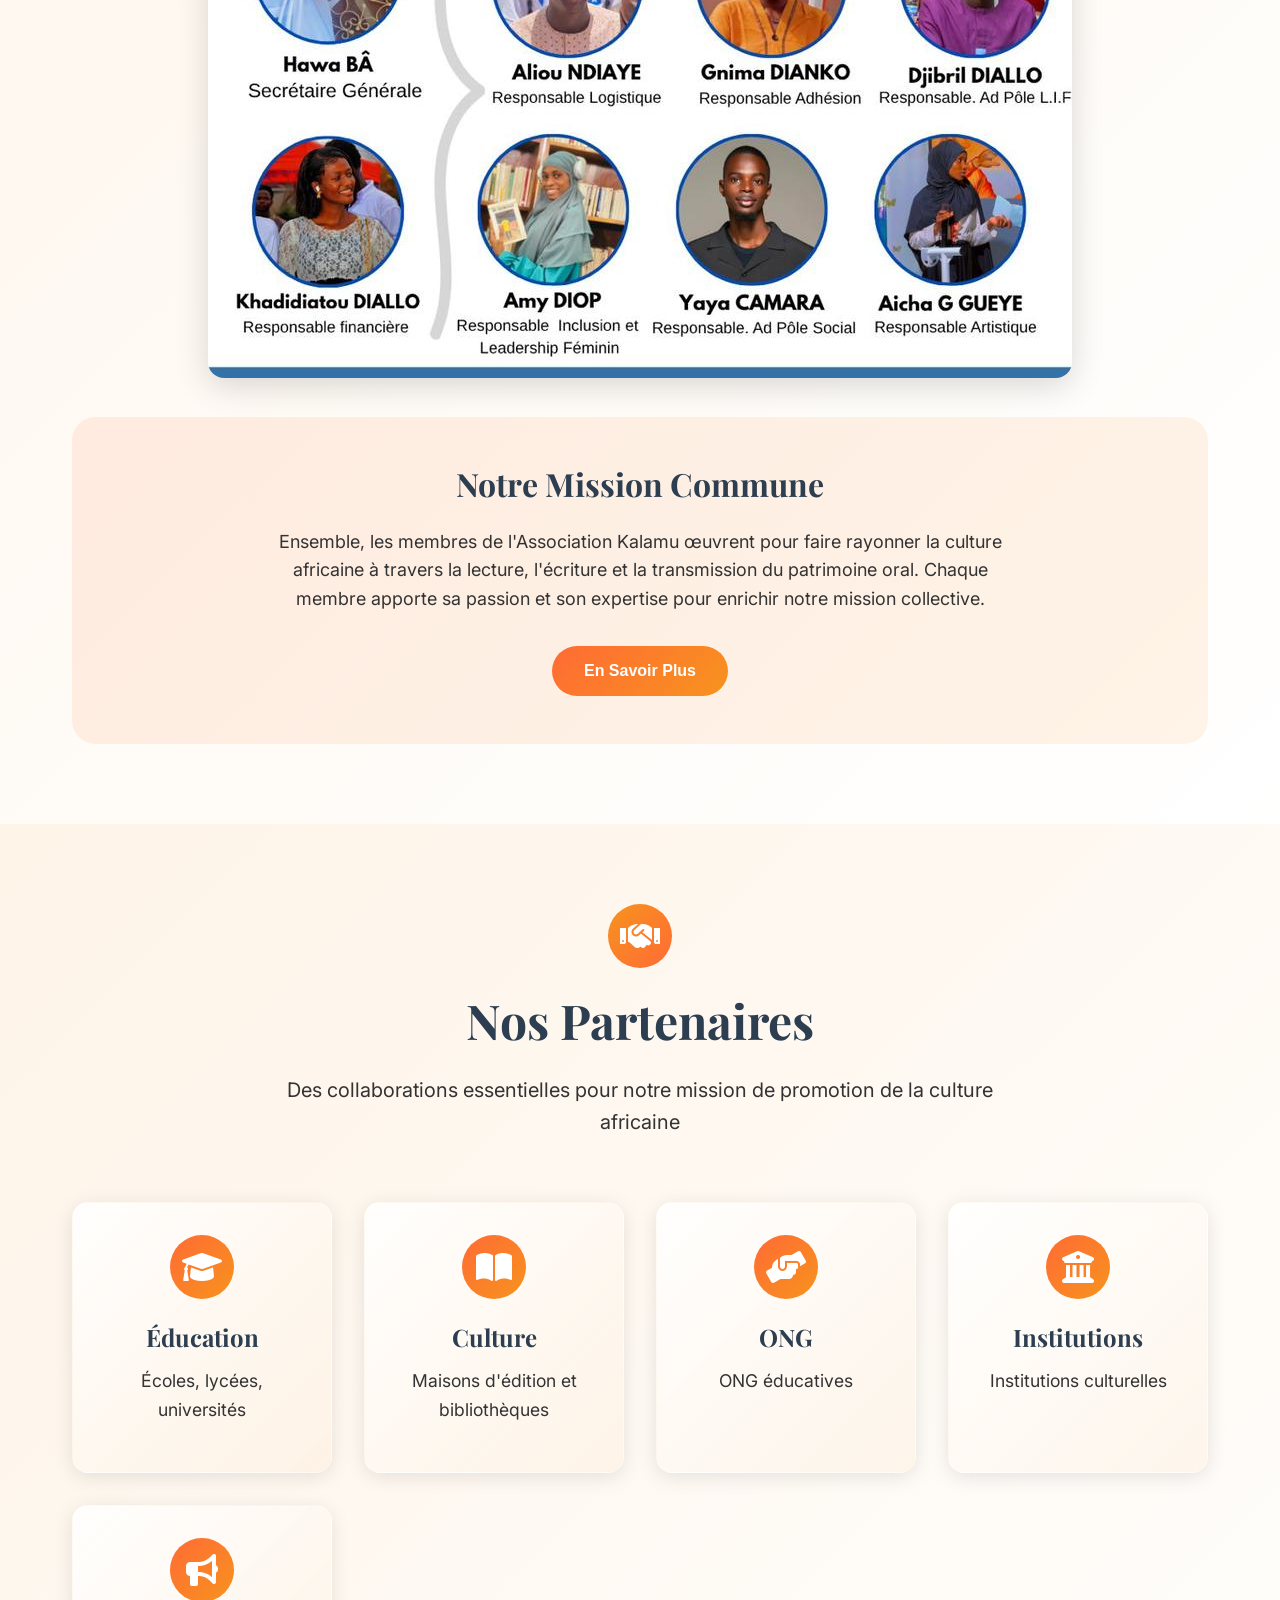
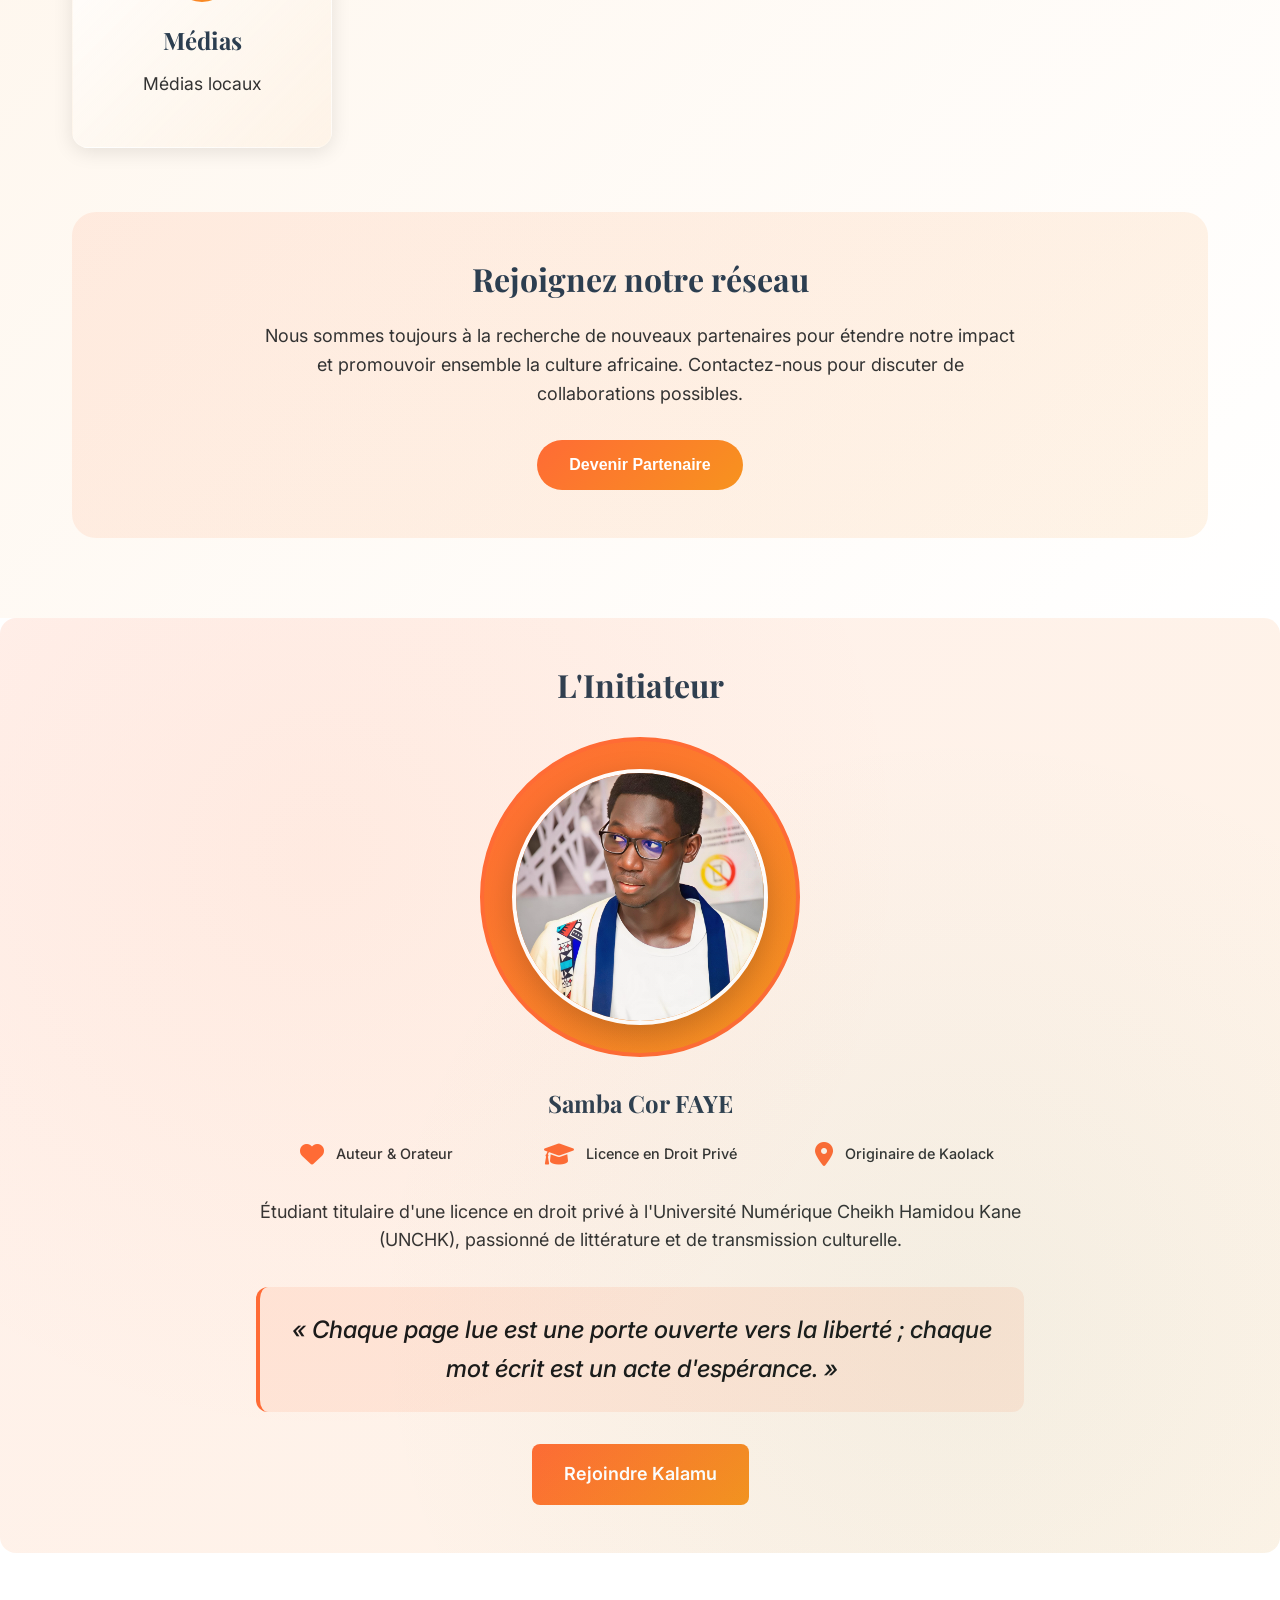
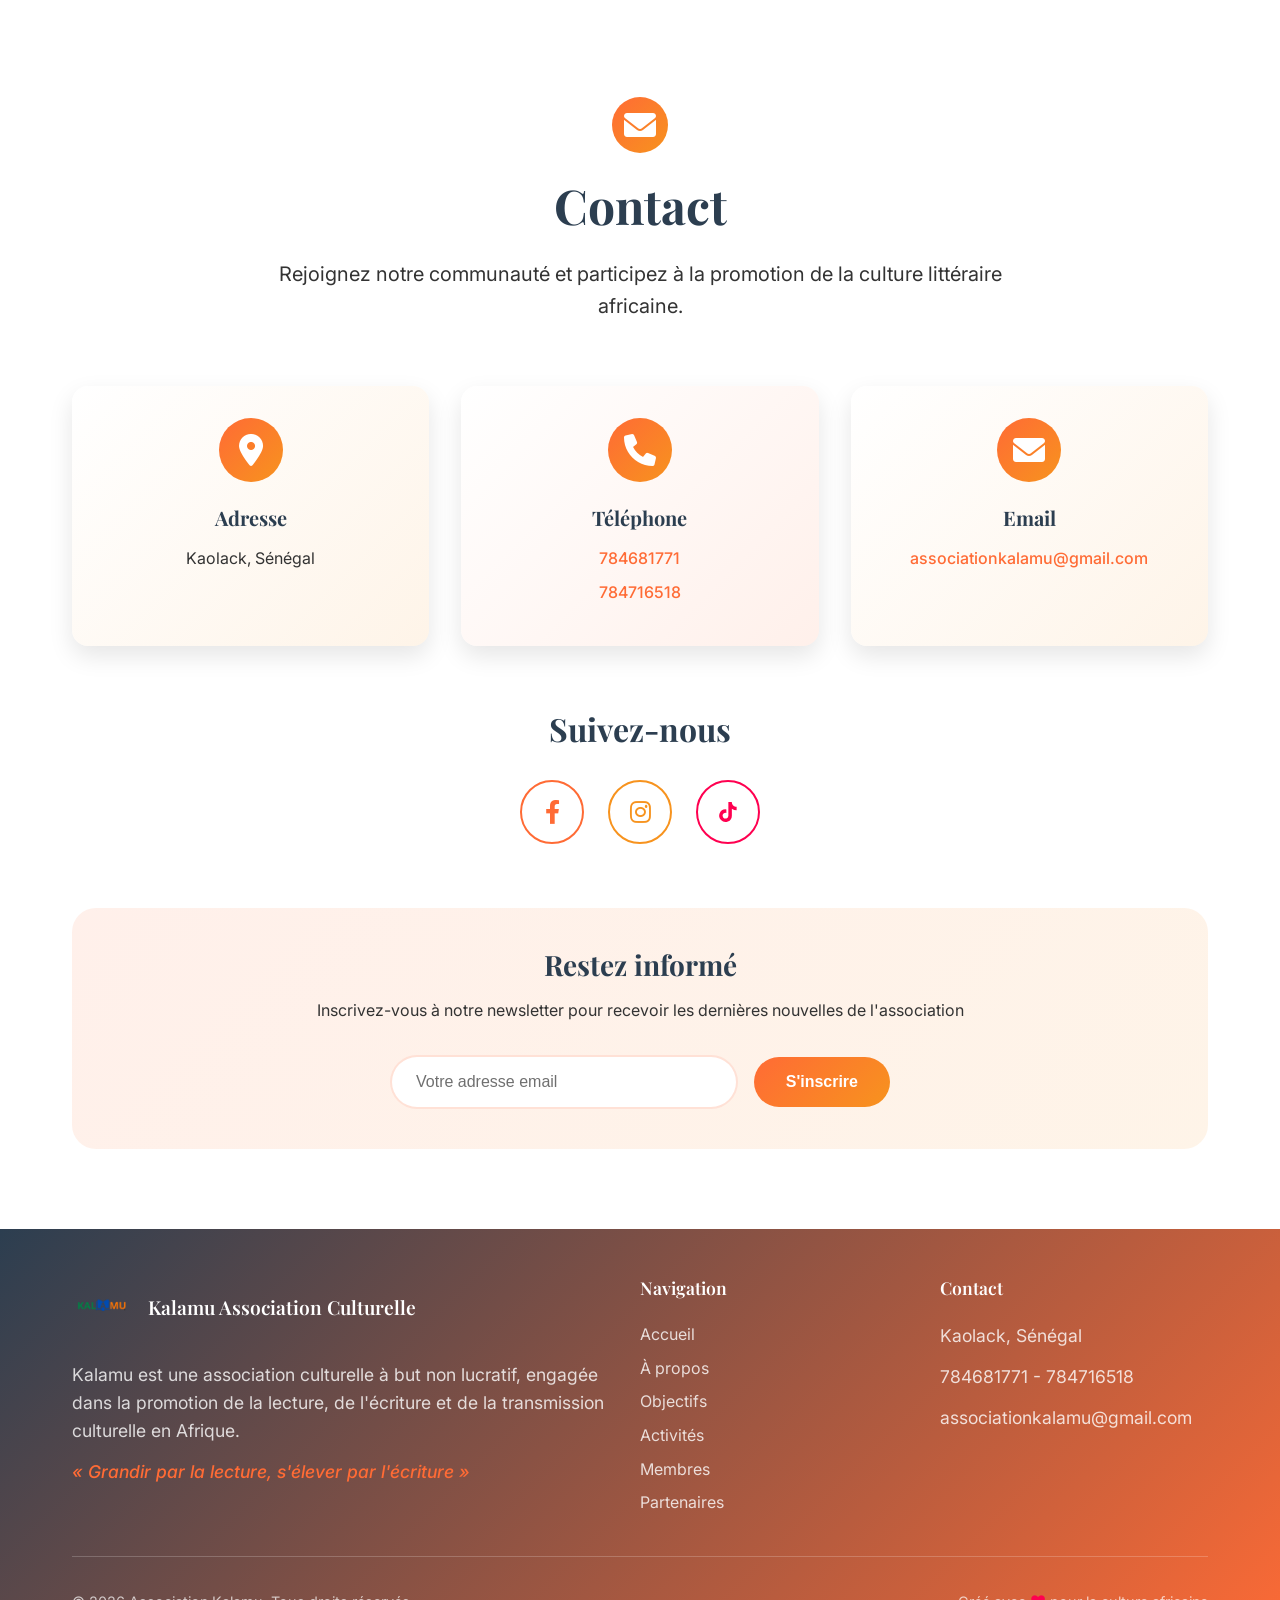
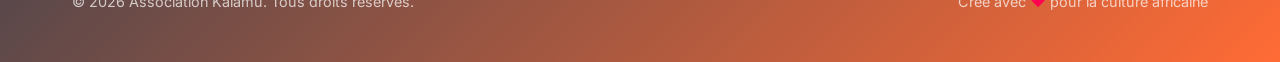
==== commit b4321534: "Add files via upload" ====
--- a/index.html
+++ b/index.html
@@ -37,6 +37,7 @@
     <link href="https://fonts.googleapis.com/css2?family=Inter:wght@400;600;700&family=Playfair+Display:wght@400;600;700&family=Dancing+Script:wght@400;500;600;700&display=swap" rel="stylesheet">
     <link rel="stylesheet" href="https://cdnjs.cloudflare.com/ajax/libs/font-awesome/6.0.0-beta3/css/all.min.css">
     <link rel="stylesheet" href="styles.css">
+    <link rel="stylesheet" href="content.css">
     
     <!-- Structured Data -->
     <script type="application/ld+json">
@@ -120,7 +121,7 @@
 
     <main id="main" role="main">
         <!-- Hero Section -->
-        <section id="hero" class="hero-section">
+        <section id="accueil" class="hero-section">
             <div class="container">
                 <div class="hero-content">
                     <!-- Logo Section -->
@@ -624,36 +625,8 @@
                     </div>
 
                     <!-- Library Teaser -->
-                    <div class="library-teaser">
-                        <div class="book-teaser">
-                            <img src="Paroles_Du_Coeur.jpg" alt="Les Paroles du Cœur" class="book-cover">
-                            <div class="book-overlay">
-                                <h4>Les Paroles du Cœur</h4>
-                                <p>Samba Cor FAYE</p>
-                            </div>
-                        </div>
-                        <div class="book-teaser">
-                            <img src="Chambre_7.jpg" alt="Chambre 7" class="book-cover">
-                            <div class="book-overlay">
-                                <h4>Chambre 7</h4>
-                                <p>Gnilane</p>
-                            </div>
-                        </div>
-                        <div class="book-teaser">
-                            <img src="Afrisiti.jpg" alt="Afrisiti" class="book-cover">
-                            <div class="book-overlay">
-                                <h4>Afrisiti</h4>
-                                <p>Collection</p>
-                            </div>
-                        </div>
-                        <div class="book-teaser">
-                            <img src="new-book.jpg" alt="Nouveau Livre" class="book-cover">
-                            <div class="book-overlay">
-                                <h4>Nouveau Livre</h4>
-                                <p>À paraître</p>
-                            </div>
-                        </div>
-                    </div>
+                    <!-- Livres « mis en avant sur l'accueil », gérés depuis l'admin (data/livres.json) -->
+                    <div class="library-teaser" id="accueil-livres"></div>
 
                     <!-- Library CTA -->
                     <div class="library-cta">
@@ -682,82 +655,12 @@
                         <p>Découvrez nos prochains événements et nos publications qui célèbrent la culture africaine</p>
                     </div>
 
-                    <!-- Events Grid -->
-                    <div class="events-grid">
-                        <!-- Concours 72H -->
-                        <div class="event-card upcoming-event">
-                            <div class="event-image-container">
-                                <img src="concours_72h.png" alt="Concours d'Écriture 72H Kalamu" class="event-image" onclick="openImageModal('concours_72h.png')">
-                                <div class="event-image-overlay">
-                                    <button class="image-action-btn" onclick="openImageModal('concours_72h.png')" title="Voir en grand">
-                                        <i class="fas fa-expand"></i>
-                                    </button>
-                                    <button class="image-action-btn" onclick="downloadImage('concours_72h.png')" title="Télécharger">
-                                        <i class="fas fa-download"></i>
-                                    </button>
-                                </div>
-                            </div>
-                            <div class="event-content">
-                                <h3>Concours d'Écriture 72H Kalamu</h3>
-                                <p class="event-date">Événement à venir — 21 au 23 Mai 2026</p>
-                                <p class="event-description">2ème édition du Concours d'Écriture 72H Kalamu : Journée de Dons, Mini Foire du Livre et Journée d'Excellence. Pouponnière Lamine Coulibaly & Centre Culturel Régional de Kaolack.</p>
-                                <div class="event-tags">
-                                    <span class="event-tag">Événement</span>
-                                    <span class="event-tag">Concours</span>
-                                    <span class="event-tag">Kalamu</span>
-                                </div>
-                            </div>
-                        </div>
-
-                        <!-- Journée de Dons -->
-                        <div class="event-card released-book">
-                            <div class="event-image-container">
-                                <img src="journee_de_dons.png" alt="Journée de Dons" class="event-image" onclick="openImageModal('journee_de_dons.png')">
-                                <div class="event-image-overlay">
-                                    <button class="image-action-btn" onclick="openImageModal('journee_de_dons.png')" title="Voir en grand">
-                                        <i class="fas fa-expand"></i>
-                                    </button>
-                                    <button class="image-action-btn" onclick="downloadImage('journee_de_dons.png')" title="Télécharger">
-                                        <i class="fas fa-download"></i>
-                                    </button>
-                                </div>
-                            </div>
-                            <div class="event-content">
-                                <h3>Journée de Dons</h3>
-                                <p class="event-date">Événement à venir — Jeudi 21 Mai 2026</p>
-                                <p class="event-description">Collecte de couches, laits et eaux minérales au profit de la Pouponnière Lamine Coulibaly de Kaolack. Marraine : Marie Paule NDAO, Entrepreneure et Styliste-Modéliste.</p>
-                                <div class="event-tags">
-                                    <span class="event-tag">Don</span>
-                                    <span class="event-tag">Social</span>
-                                    <span class="event-tag">Kaolack</span>
-                                </div>
-                            </div>
-                        </div>
-
-                        <!-- Mini Foire du Livre -->
-                        <div class="event-card upcoming-book">
-                            <div class="event-image-container">
-                                <img src="mini_foire_du_livre.png" alt="Mini Foire du Livre" class="event-image" onclick="openImageModal('mini_foire_du_livre.png')">
-                                <div class="event-image-overlay">
-                                    <button class="image-action-btn" onclick="openImageModal('mini_foire_du_livre.png')" title="Voir en grand">
-                                        <i class="fas fa-expand"></i>
-                                    </button>
-                                    <button class="image-action-btn" onclick="downloadImage('mini_foire_du_livre.png')" title="Télécharger">
-                                        <i class="fas fa-download"></i>
-                                    </button>
-                                </div>
-                            </div>
-                            <div class="event-content">
-                                <h3>Mini Foire du Livre</h3>
-                                <p class="event-date">Événement à venir — 22 Mai 2026</p>
-                                <p class="event-description">Rencontre des Auteurs à Kaolack — Partie I. Parrain : M. Babacar Korjo NDIAYE, Promoteur littéraire. Stands gratuits, entrée libre. Centre Culturel de Kaolack.</p>
-                                <div class="event-tags">
-                                    <span class="event-tag">Livre</span>
-                                    <span class="event-tag">Culture</span>
-                                    <span class="event-tag">Kaolack</span>
-                                </div>
-                            </div>
-                        </div>
+                    <!-- Événements gérés depuis l'admin (data/evenements.json) : triés automatiquement selon la date -->
+                    <div class="events-grid" id="evenements-a-venir"></div>
+
+                    <div id="evenements-passes-bloc" class="past-events" hidden>
+                        <h3 class="past-events-title">Événements passés</h3>
+                        <div class="events-grid" id="evenements-passes"></div>
                     </div>
 
                     <!-- Events CTA -->
@@ -784,111 +687,11 @@
                         <h2>Nos Membres</h2>
                     </div>
 
-                    <!-- Bureau Exécutif Photo -->
+                    <!-- Bureau exécutif, géré depuis l'admin (data/membres.json) -->
                     <div class="members-group-photo" style="text-align:center; margin: 2rem 0;">
-                        <img src="bureau_executif.jpg" alt="Bureau Exécutif de l'Association Kalamu" style="max-width:100%; border-radius:16px; box-shadow:0 8px 32px rgba(0,0,0,0.15); cursor:pointer;" onclick="openImageModal('bureau_executif.jpg')">
-                    </div>
-
-                    <!-- KEEP BELOW FOR HIDDEN CAROUSEL COMPATIBILITY - hidden -->
-                    <div class="members-carousel" style="display:none;">
-                        <div class="members-track">
-                            <div class="member-card">
-                                <div class="member-avatar">
-                                    <img src="samba_cor_faye.jpg" loading="lazy" alt="Samba Cor FAYE">
-                                </div>
-                                <h4>Samba Cor FAYE</h4>
-                                <p class="member-role">Président</p>
-                            </div>
-                            <div class="member-card">
-                                <div class="member-avatar">
-                                    <img src="gnima_dianko.jpg" loading="lazy" alt="Gnima DIANKO">
-                                </div>
-                                <h4>Gnima DIANKO</h4>
-                                <p class="member-role">Relations membres & adhésions</p>
-                                <p class="member-bio">Contact privilégié des adhérents. Veille à leur engagement et à leur intégration au sein de l'association.</p>
-                            </div>
-                            
-                            <div class="member-card">
-                                <div class="member-avatar">
-                                    <img src="khadijatou_diallo.jpg" loading="lazy" alt="Khadijatou DIALLO">
-                                </div>
-                                <h4>Khadijatou DIALLO</h4>
-                                <p class="member-role">Responsable financière</p>
-                                <p class="member-bio">Gère les finances, la trésorerie et le budget. Garantit la bonne santé économique de l'organisation.</p>
-                            </div>
-                            
-                            <div class="member-card">
-                                <div class="member-avatar">
-                                    <img src="pa_alioune_ndiaye.jpg" loading="lazy" alt="Pa Alioune NDIAYE">
-                                </div>
-                                <h4>Pa Alioune NDIAYE</h4>
-                                <p class="member-role">Responsable logistique</p>
-                                <p class="member-bio">Organise la logistique des événements et projets. Assure la fluidité des opérations sur le terrain.</p>
-                            </div>
-                            
-                            <div class="member-card">
-                                <div class="member-avatar">
-                                    <img src="ousmane_niass.jpg" loading="lazy" alt="Ousmane NIASSE">
-                                </div>
-                                <h4>Ousmane NIASSE</h4>
-                                <p class="member-role">Responsable pédagogique</p>
-                                <p class="member-bio">Conçoit et suit les programmes d'éducation. Veille à la qualité du contenu et à l'impact des initiatives.</p>
-                            </div>
-                            
-                            <div class="member-card">
-                                <div class="member-avatar">
-                                    <img src="fatou_kiné_thiam.jpg" loading="lazy" alt="Fatou Kiné THIAM">
-                                </div>
-                                <h4>Fatou Kiné THIAM</h4>
-                                <p class="member-role">Responsable communication</p>
-                                <p class="member-bio">Gère l'image et la visibilité de l'association. Diffuse l'information et promeut les activités.</p>
-                            </div>
-                            
-                            <div class="member-card">
-                                <div class="member-avatar">
-                                    <img src="aicha_gamou_gueye.jpg" loading="lazy" alt="Aicha Gamou GUEYE">
-                                </div>
-                                <h4>Aicha Gamou GUEYE</h4>
-                                <p class="member-role">Responsable artistique</p>
-                                <p class="member-bio">Supervise la dimension créative des projets, la conception visuelle et les expressions artistiques.</p>
-                            </div>
-                            
-                            <div class="member-card">
-                                <div class="member-avatar">
-                                    <img src="oumouratou_bangoura.jpg" loading="lazy" alt="Oumouratou BANGOURA">
-                                </div>
-                                <h4>Oumouratou BANGOURA</h4>
-                                <p class="member-role">Documentation & bibliothèque</p>
-                                <p class="member-bio">Gère la bibliothèque et l'archivage. Assure l'organisation et l'accessibilité des ressources écrites.</p>
-                            </div>
-                        </div>
-
-                        <!-- Carousel Controls -->
-                        <div class="carousel-controls">
-                            <button class="carousel-btn prev-btn" onclick="moveCarousel(-1)" title="Membre précédent" aria-label="Membre précédent">
-                                <i class="fas fa-chevron-left"></i>
-                            </button>
-                            <button class="carousel-btn next-btn" onclick="moveCarousel(1)" title="Membre suivant" aria-label="Membre suivant">
-                                <i class="fas fa-chevron-right"></i>
-                            </button>
-                        </div>
-
-                        <!-- Carousel Dots -->
-                        <div class="carousel-dots">
-                            <span class="dot active" onclick="goToSlide(1)"></span>
-                            <span class="dot" onclick="goToSlide(2)"></span>
-                            <span class="dot" onclick="goToSlide(3)"></span>
-                            <span class="dot" onclick="goToSlide(4)"></span>
-                            <span class="dot" onclick="goToSlide(5)"></span>
-                            <span class="dot" onclick="goToSlide(6)"></span>
-                            <span class="dot" onclick="goToSlide(7)"></span>
-                            <span class="dot" onclick="goToSlide(8)"></span>
-                            <span class="dot" onclick="goToSlide(9)"></span>
-                            <span class="dot" onclick="goToSlide(10)"></span>
-                            <span class="dot" onclick="goToSlide(11)"></span>
-                        </div>
-                    </div>
-
+                        <img id="photo-bureau" src="" alt="Bureau Exécutif de l'Association Kalamu" style="max-width:100%; border-radius:16px; box-shadow:0 8px 32px rgba(0,0,0,0.15); cursor:pointer;" hidden>
+                    </div>
+                    <div class="members-grid" id="membres-fiches" hidden></div>
 
                     <!-- Join Us Call to Action -->
                     <div class="members-cta">
@@ -1096,7 +899,7 @@
                             <i class="fas fa-map-marker-alt"></i>
                         </div>
                         <h3>Adresse</h3>
-                        <p>Kaolack, Sénégal</p>
+                        <p data-info="adresse">Kaolack, Sénégal</p>
                     </div>
 
                     <!-- Phone -->
@@ -1105,10 +908,10 @@
                             <i class="fas fa-phone"></i>
                         </div>
                         <h3>Téléphone</h3>
-                        <div class="phone-numbers">
+                        <div class="phone-numbers" data-info="telephones">
                             <p><a href="tel:+221784681771">784681771</a></p>
                             <p><a href="tel:+221784716518">784716518</a></p>
-                    </div>
+                        </div>
                     </div>
 
                     <!-- Email -->
@@ -1117,7 +920,7 @@
                             <i class="fas fa-envelope"></i>
                         </div>
                         <h3>Email</h3>
-                        <p><a href="mailto:associationkalamu@gmail.com">associationkalamu@gmail.com</a></p>
+                        <p><a href="mailto:associationkalamu@gmail.com" data-info="email">associationkalamu@gmail.com</a></p>
                     </div>
                 </div>
                 
@@ -1125,13 +928,13 @@
                 <div id="social-media" class="social-section">
                     <h3>Suivez-nous</h3>
                     <div class="social-links">
-                        <a href="https://www.facebook.com/share/16idtbQot2/?mibextid=wwXIfr" class="social-link facebook" aria-label="Suivez-nous sur Facebook" target="_blank" rel="noopener">
+                        <a href="https://www.facebook.com/share/16idtbQot2/?mibextid=wwXIfr" class="social-link facebook" data-info-lien="facebook" aria-label="Suivez-nous sur Facebook" target="_blank" rel="noopener">
                             <i class="fab fa-facebook-f" aria-hidden="true"></i>
                         </a>
-                        <a href="https://www.instagram.com/association_kalamu?igsh=MWpmbnhmNm5wem5jdQ%3D%3D&utm_source=qr" class="social-link instagram" aria-label="Suivez-nous sur Instagram" target="_blank" rel="noopener">
+                        <a href="https://www.instagram.com/association_kalamu?igsh=MWpmbnhmNm5wem5jdQ%3D%3D&utm_source=qr" class="social-link instagram" data-info-lien="instagram" aria-label="Suivez-nous sur Instagram" target="_blank" rel="noopener">
                             <i class="fab fa-instagram" aria-hidden="true"></i>
                         </a>
-                        <a href="https://www.tiktok.com/@kalamu2.0?_t=ZM-8wZMjrXKnwc&_r=1" class="social-link tiktok" aria-label="Suivez-nous sur TikTok" target="_blank" rel="noopener">
+                        <a href="https://www.tiktok.com/@kalamu2.0?_t=ZM-8wZMjrXKnwc&_r=1" class="social-link tiktok" data-info-lien="tiktok" aria-label="Suivez-nous sur TikTok" target="_blank" rel="noopener">
                             <svg width="24" height="24" viewBox="0 0 24 24" fill="currentColor" aria-hidden="true">
                                 <path d="M19.59 6.69a4.83 4.83 0 0 1-3.77-4.25V2h-3.45v13.67a2.89 2.89 0 0 1-5.2 1.74 2.89 2.89 0 0 1 2.31-4.64 2.93 2.93 0 0 1 .88.13V9.4a6.84 6.84 0 0 0-1-.05A6.33 6.33 0 0 0 5 20.1a6.34 6.34 0 0 0 10.86-4.43v-7a8.16 8.16 0 0 0 4.77 1.52v-3.4a4.85 4.85 0 0 1-1-.1z"/>
                             </svg>
@@ -1187,14 +990,14 @@
                 
                 <div class="footer-section">
                     <h4>Contact</h4>
-                    <p>Kaolack, Sénégal</p>
-                    <p>784681771 - 784716518</p>
-                    <p>associationkalamu@gmail.com</p>
+                    <p data-info="adresse">Kaolack, Sénégal</p>
+                    <p data-info="telephones-texte">784681771 - 784716518</p>
+                    <p data-info="email">associationkalamu@gmail.com</p>
                 </div>
             </div>
             
             <div class="footer-bottom">
-                <p>&copy; 2025 Association Kalamu. Tous droits réservés.</p>
+                <p>&copy; <span data-annee>2025</span> Association Kalamu. Tous droits réservés.</p>
                 <p>Créé avec <span class="heart">❤️</span> pour la culture africaine</p>
             </div>
         </div>
@@ -1213,6 +1016,21 @@
         </div>
     </div>
 
+    <script src="script.js"></script>
+    <script src="content.js"></script>
+
+    <!-- Connexion admin : nécessaire pour accepter l'invitation reçue par e-mail, puis redirige vers /admin -->
+    <script src="https://identity.netlify.com/v1/netlify-identity-widget.js"></script>
+    <script>
+        if (window.netlifyIdentity) {
+            window.netlifyIdentity.on('init', function (user) {
+                if (!user) {
+                    window.netlifyIdentity.on('login', function () {
+                        document.location.href = '/admin/';
+                    });
+                }
+            });
+        }
+    </script>
 </body>
-<script src="script.js"></script>
 </html>
--- a/content.css
+++ b/content.css
@@ -0,0 +1,71 @@
+/* Styles du contenu géré depuis l'espace admin (affiché par content.js) */
+/* ==========================================================================
+   Contenu géré depuis l'espace admin (content.js)
+   ========================================================================== */
+[hidden] {
+    display: none !important;
+}
+
+button.indicator {
+    padding: 0;
+    appearance: none;
+}
+
+.content-empty {
+    grid-column: 1 / -1;
+    text-align: center;
+    color: var(--text-color);
+    background: rgba(255, 107, 53, 0.06);
+    border-radius: 1rem;
+    padding: 2rem;
+    line-height: 1.6;
+}
+
+.past-events {
+    margin-bottom: 4rem;
+}
+
+.past-events-title {
+    font-family: 'Playfair Display', serif;
+    font-size: 1.75rem;
+    color: var(--dark-color);
+    text-align: center;
+    margin-bottom: 2rem;
+}
+
+.event-card.past-event::before {
+    background: linear-gradient(90deg, #9aa5b1, #c3cad3);
+}
+
+.event-card.past-event .event-date {
+    color: #6b7785;
+}
+
+.event-card.past-event .event-image {
+    filter: saturate(0.6);
+}
+
+.book-card.kalamu {
+    border-left: 4px solid var(--secondary-color);
+}
+
+.book-image-empty {
+    display: flex;
+    align-items: center;
+    justify-content: center;
+    min-height: 200px;
+    background: rgba(255, 107, 53, 0.08);
+    color: var(--primary-color);
+    font-size: 3rem;
+}
+
+/* Une carte seule garde une largeur normale au lieu d'occuper toute la ligne */
+#evenements-a-venir,
+#evenements-passes {
+    grid-template-columns: repeat(auto-fill, minmax(min(100%, 320px), 1fr));
+}
+
+/* Le voile décoratif du carrousel bloquait les clics sur les flèches */
+.library-hero-section .hero-overlay {
+    pointer-events: none;
+}
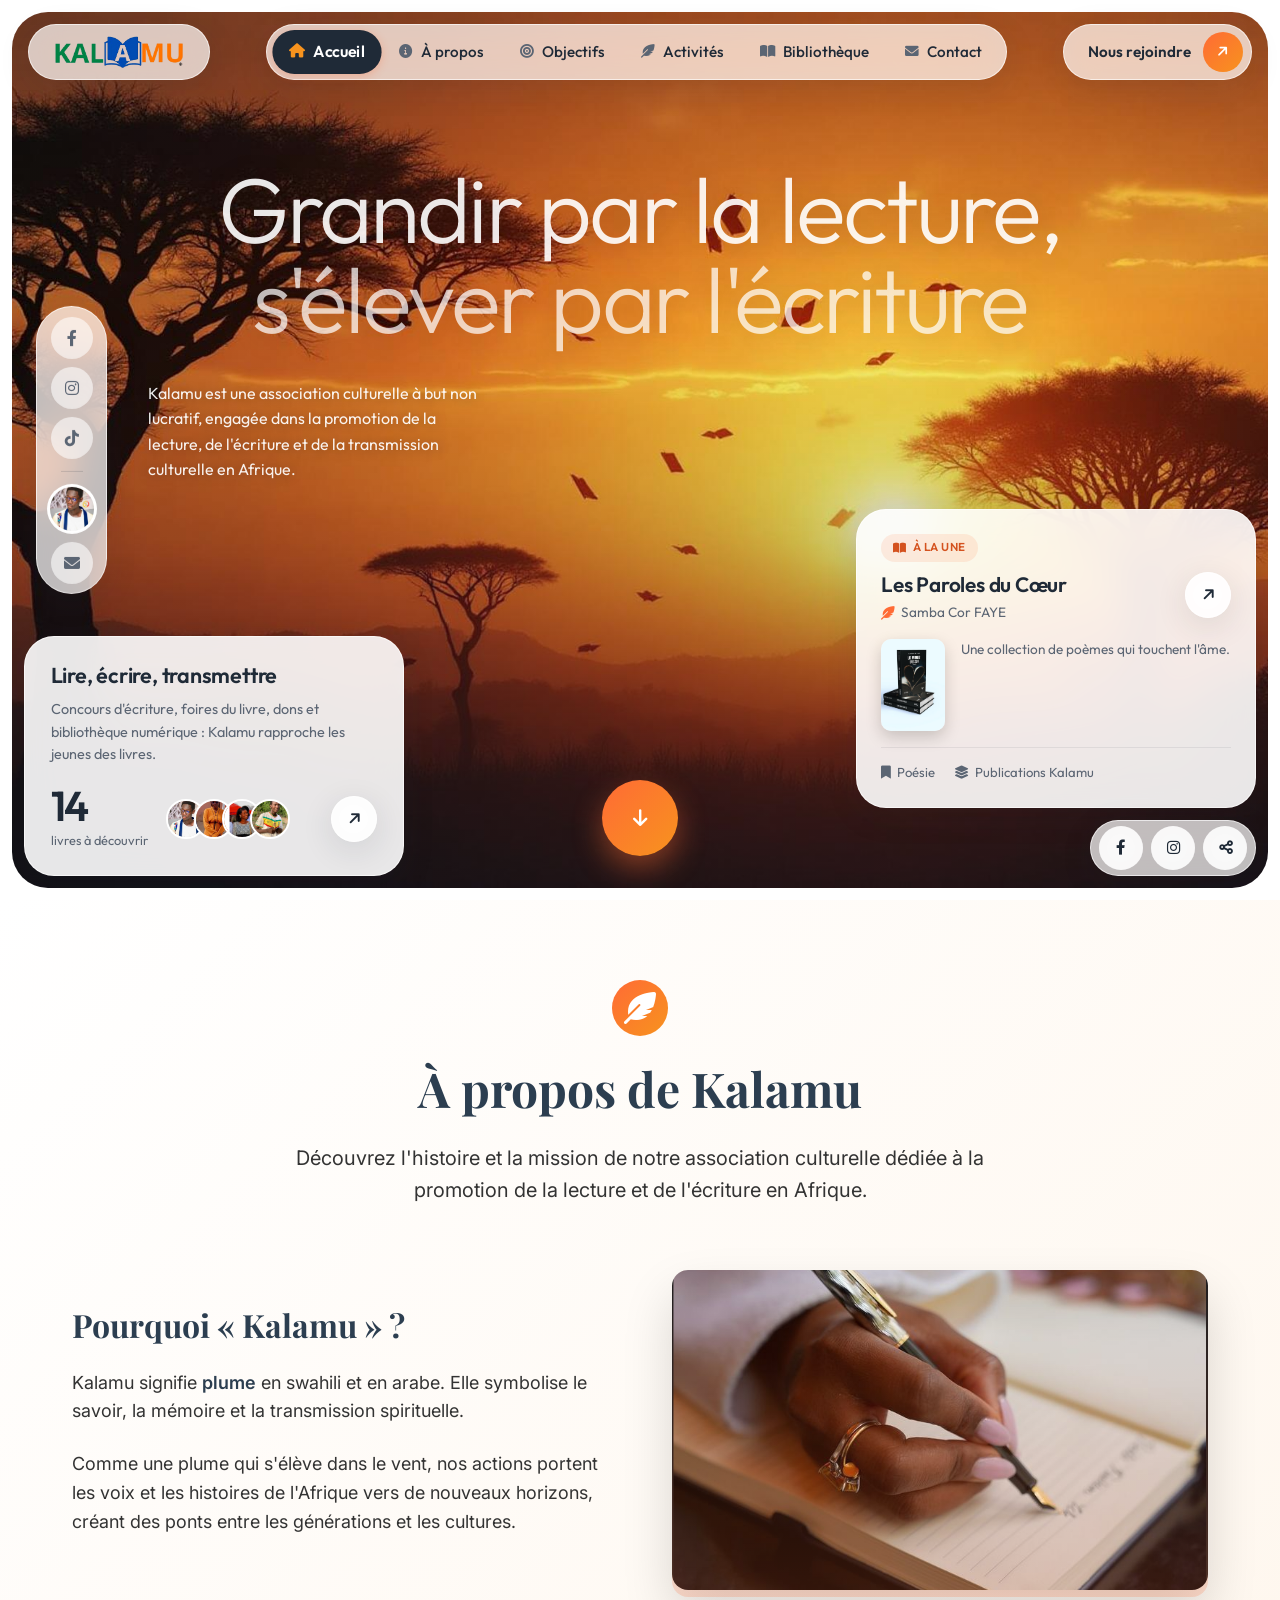
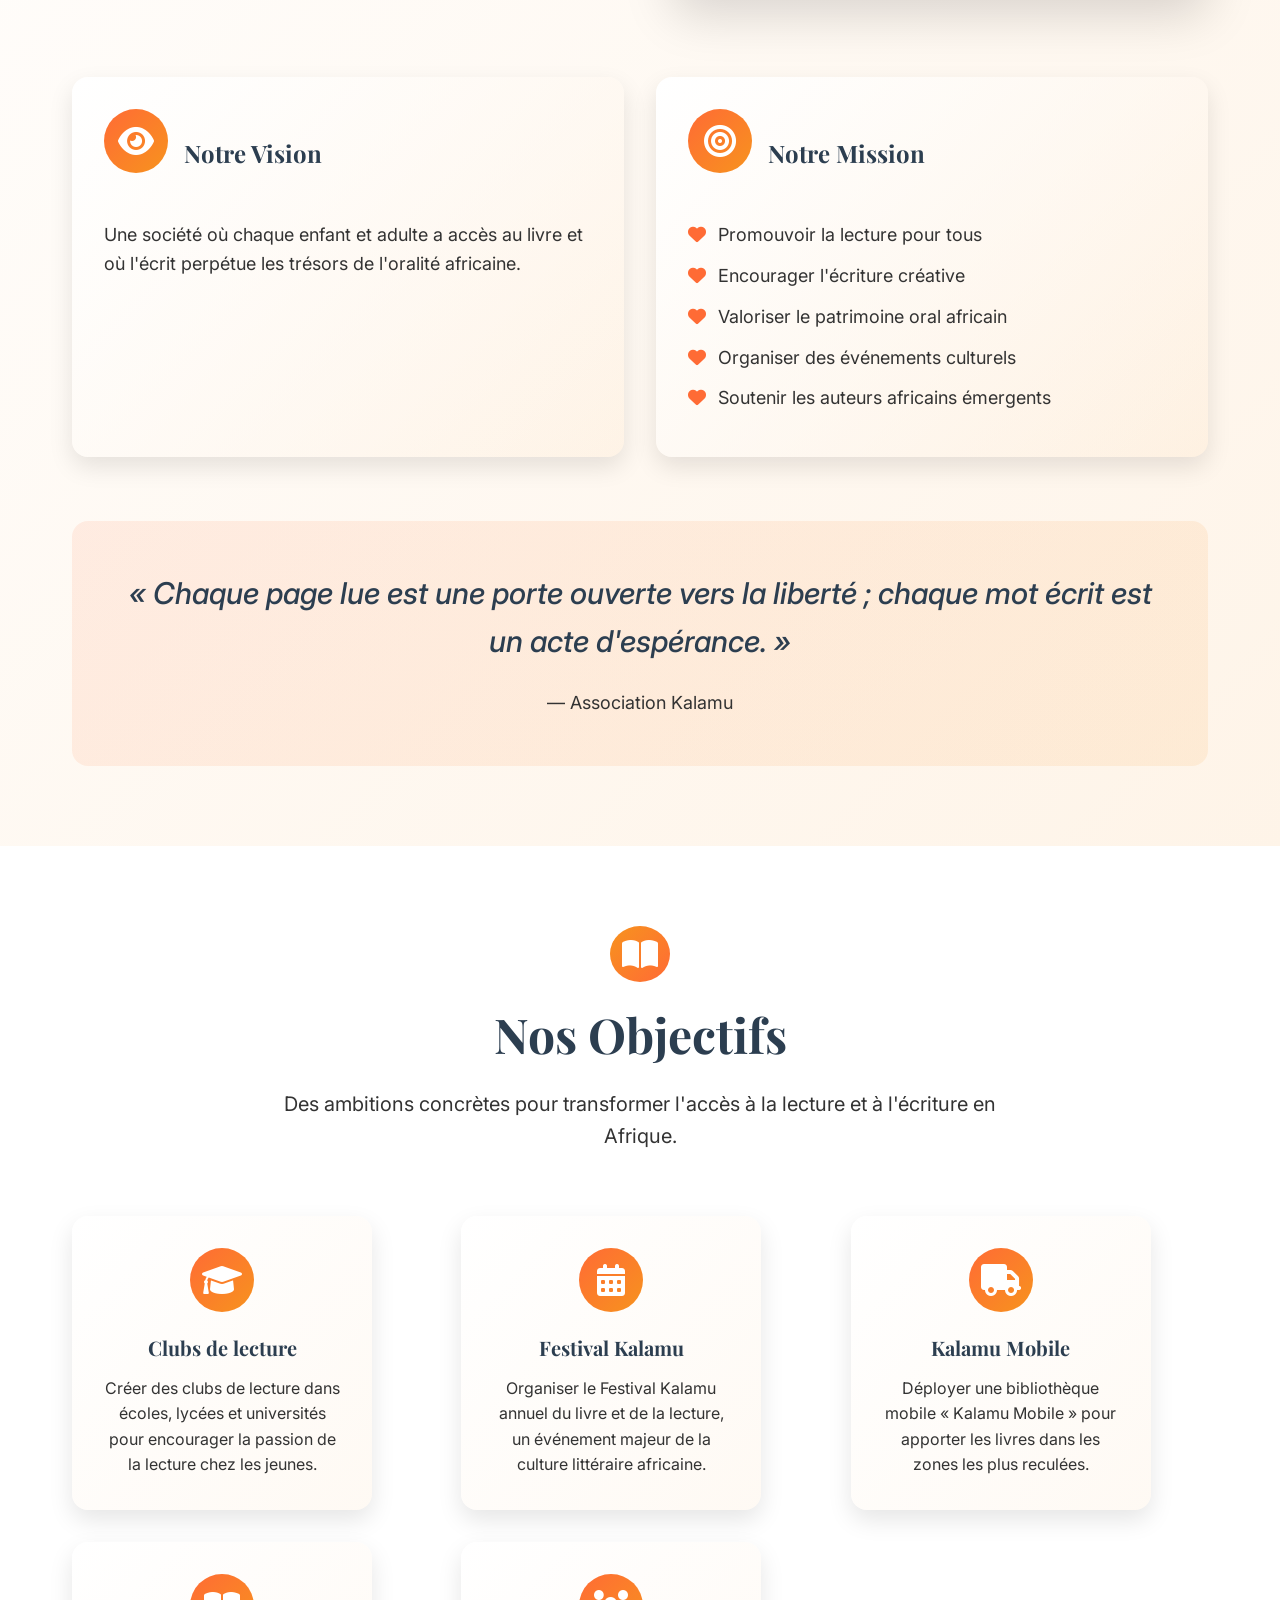
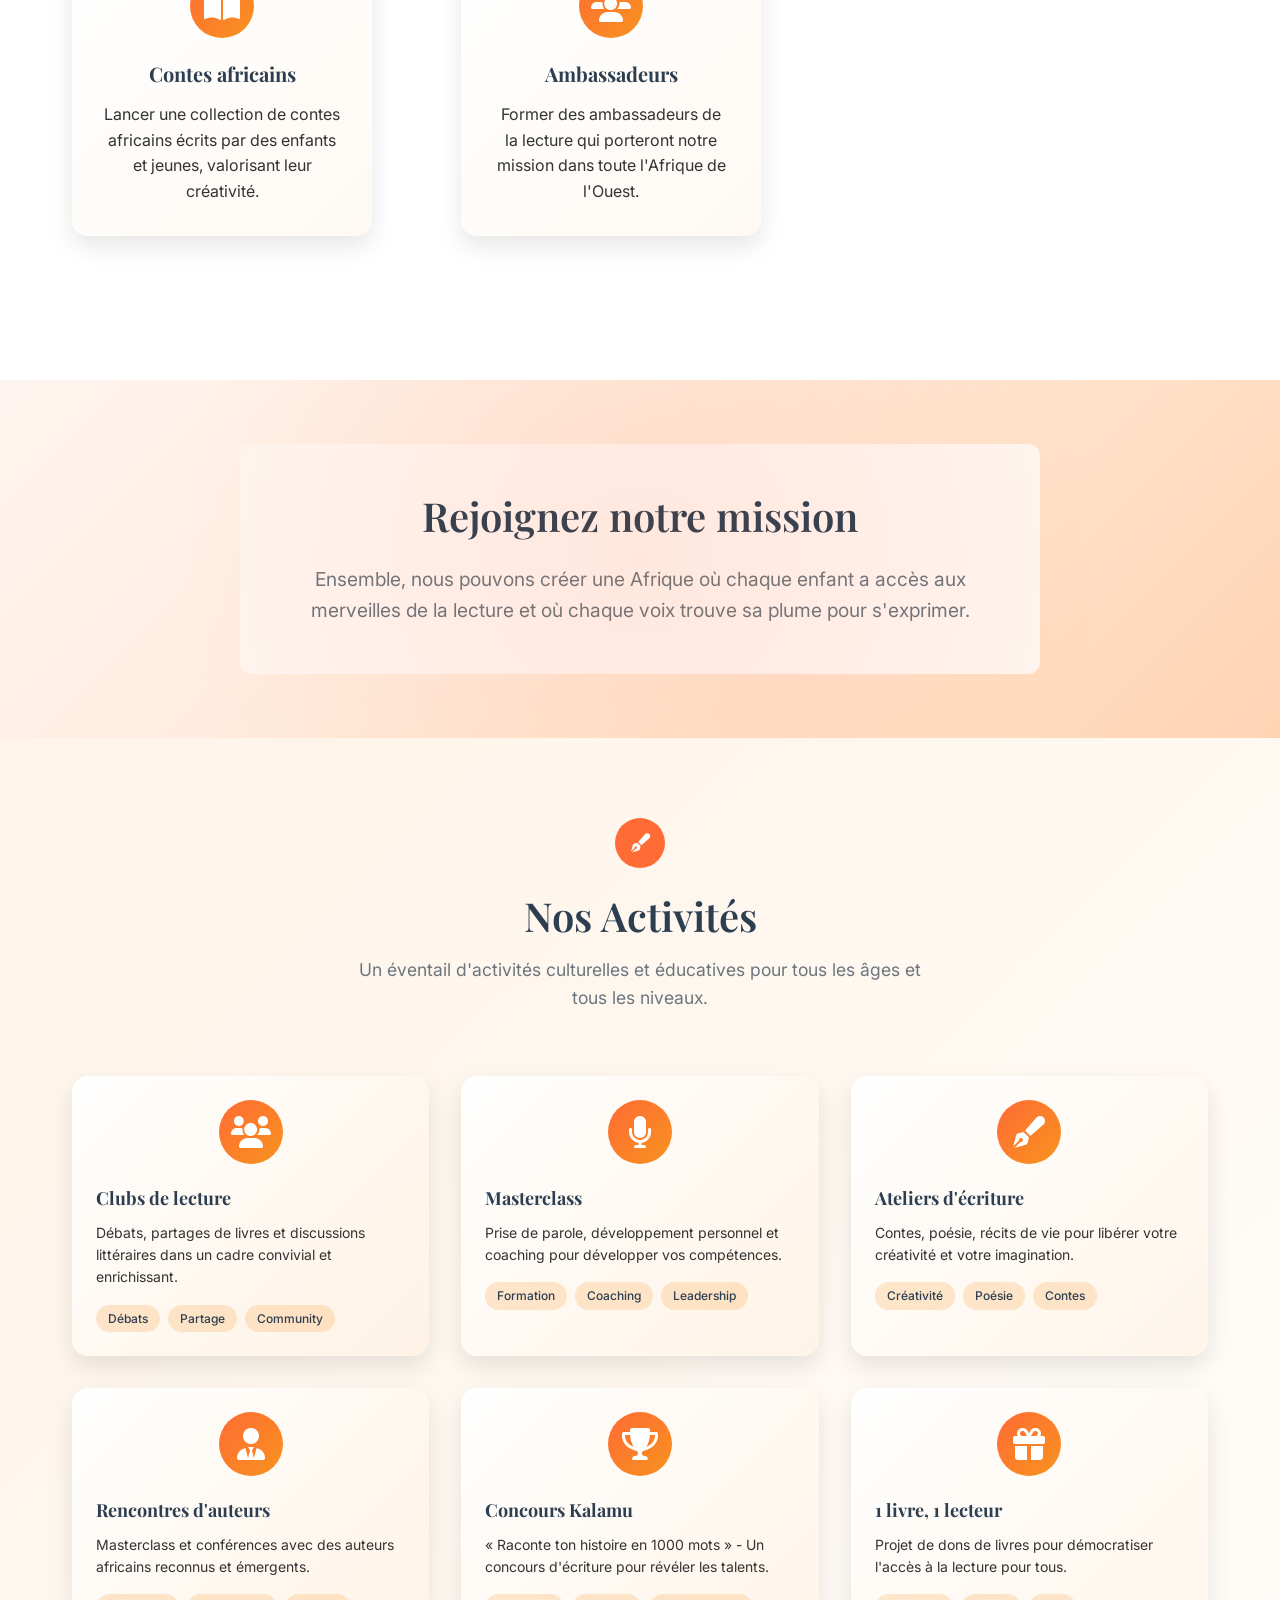
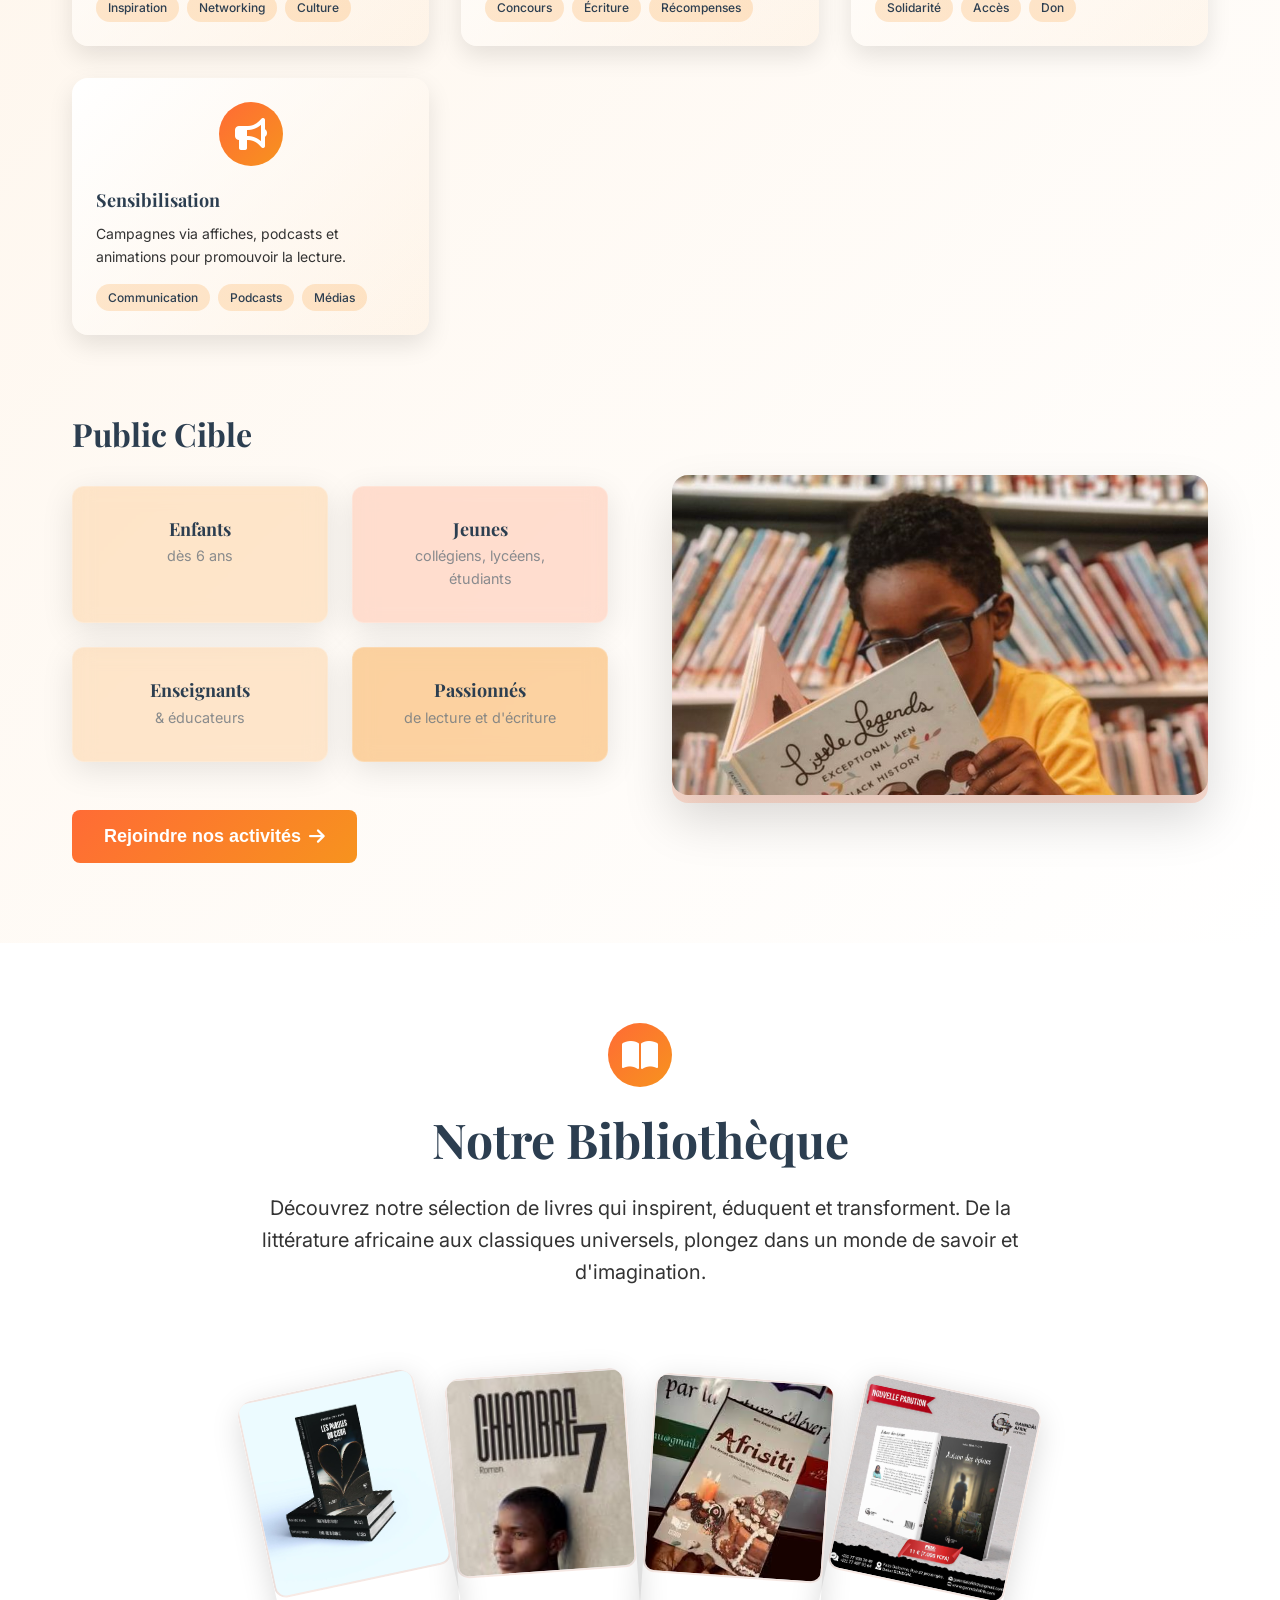
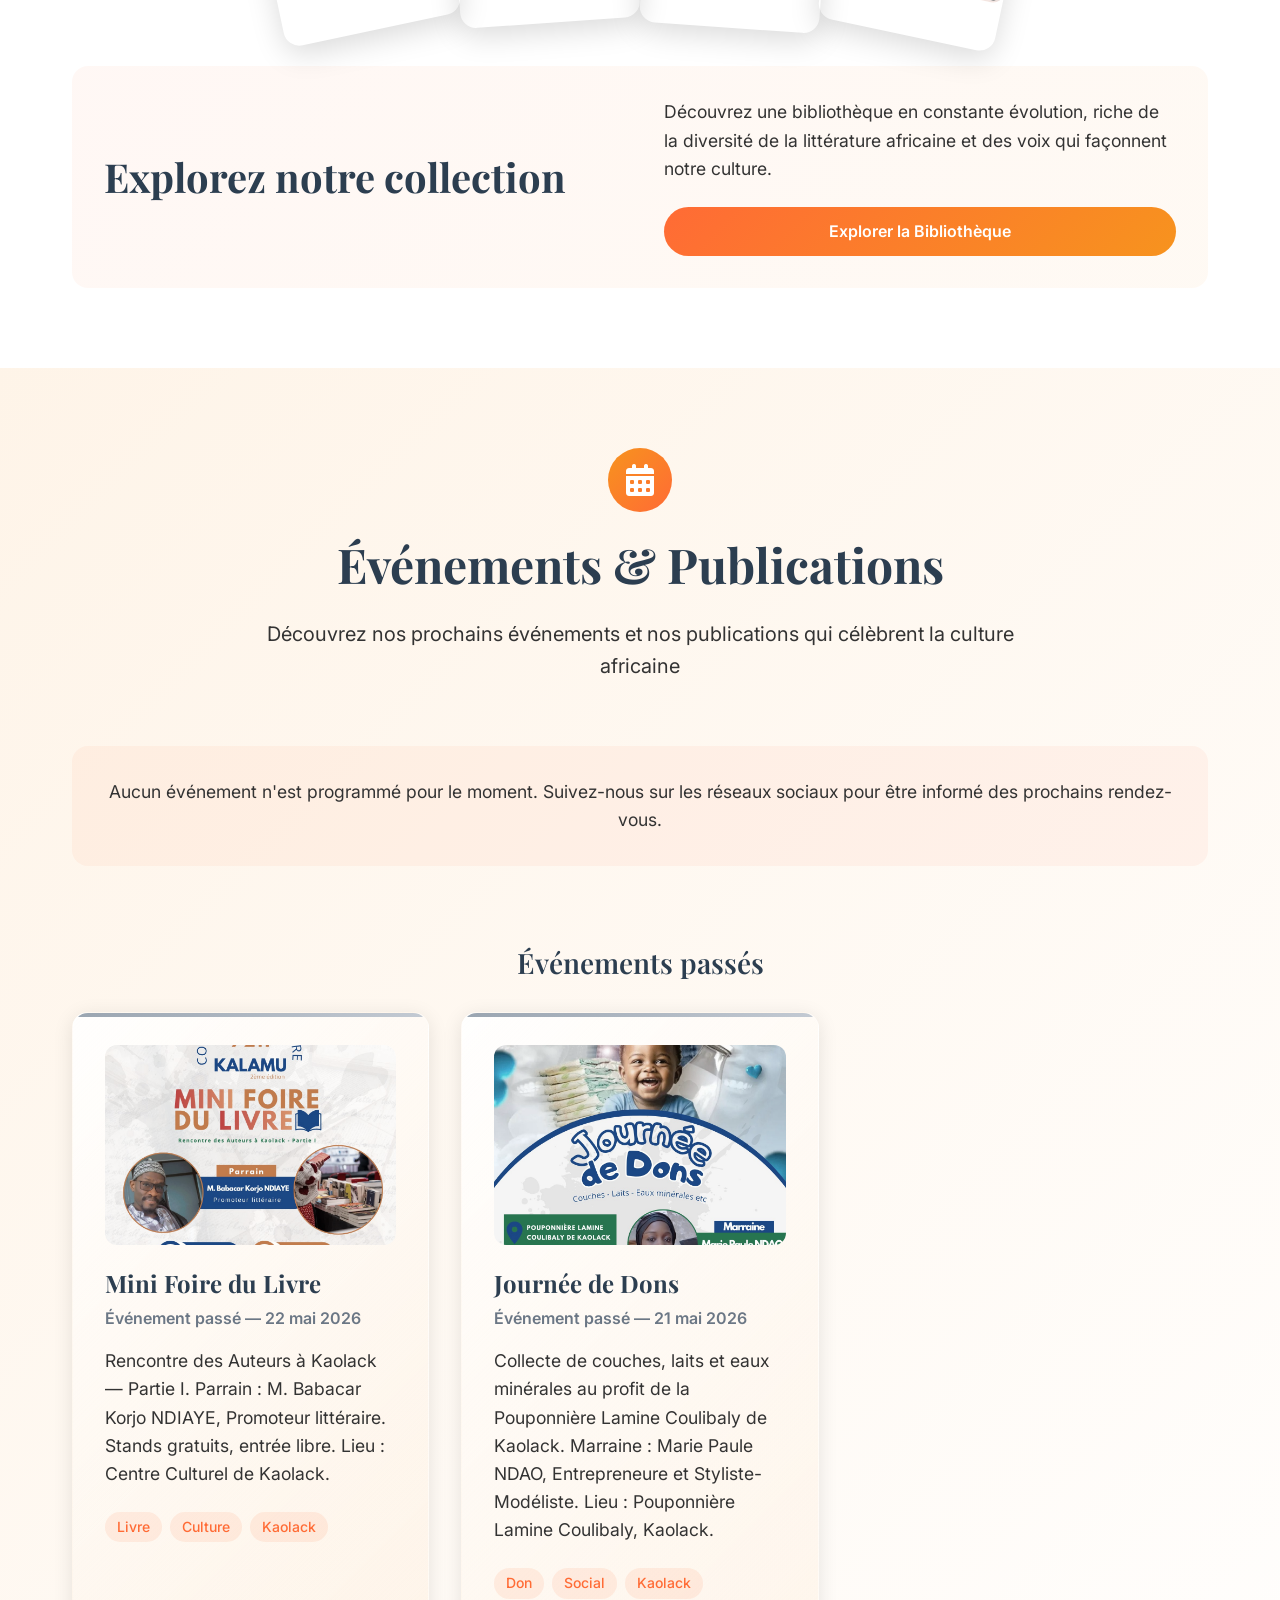
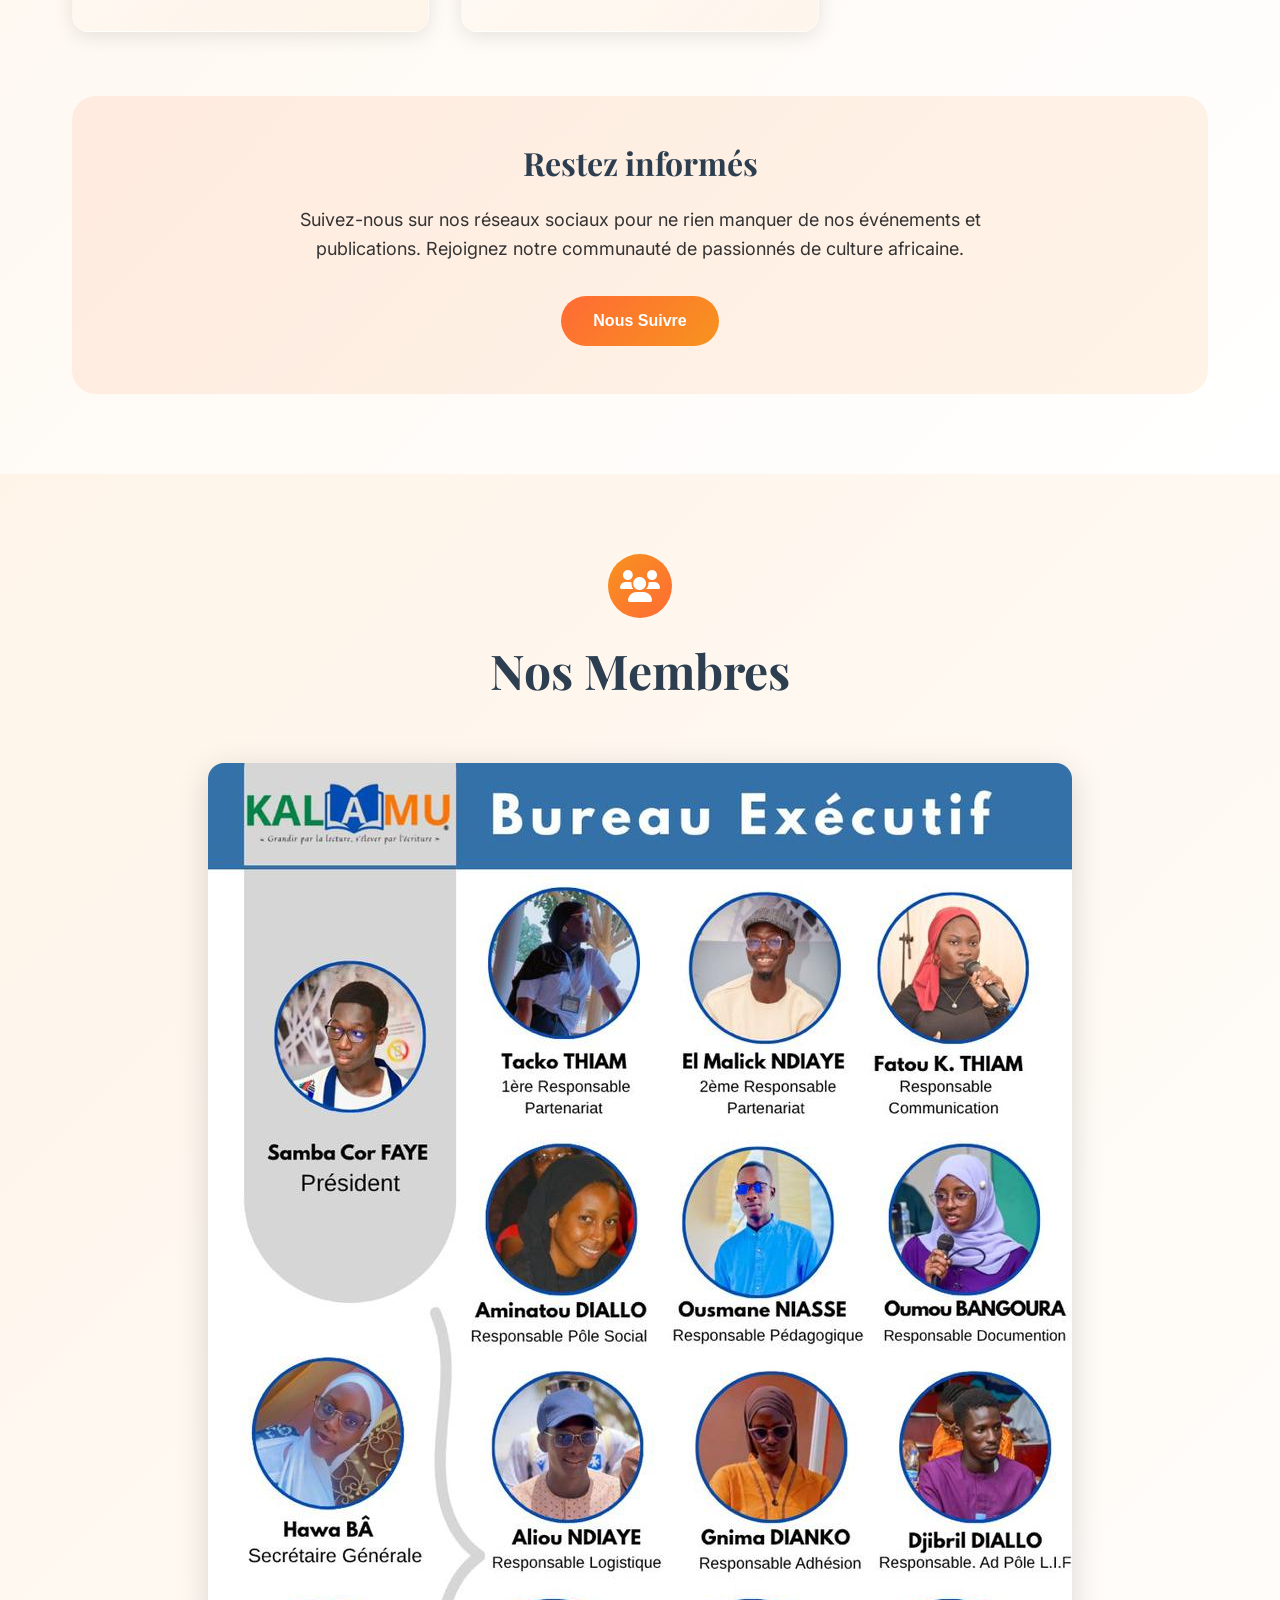
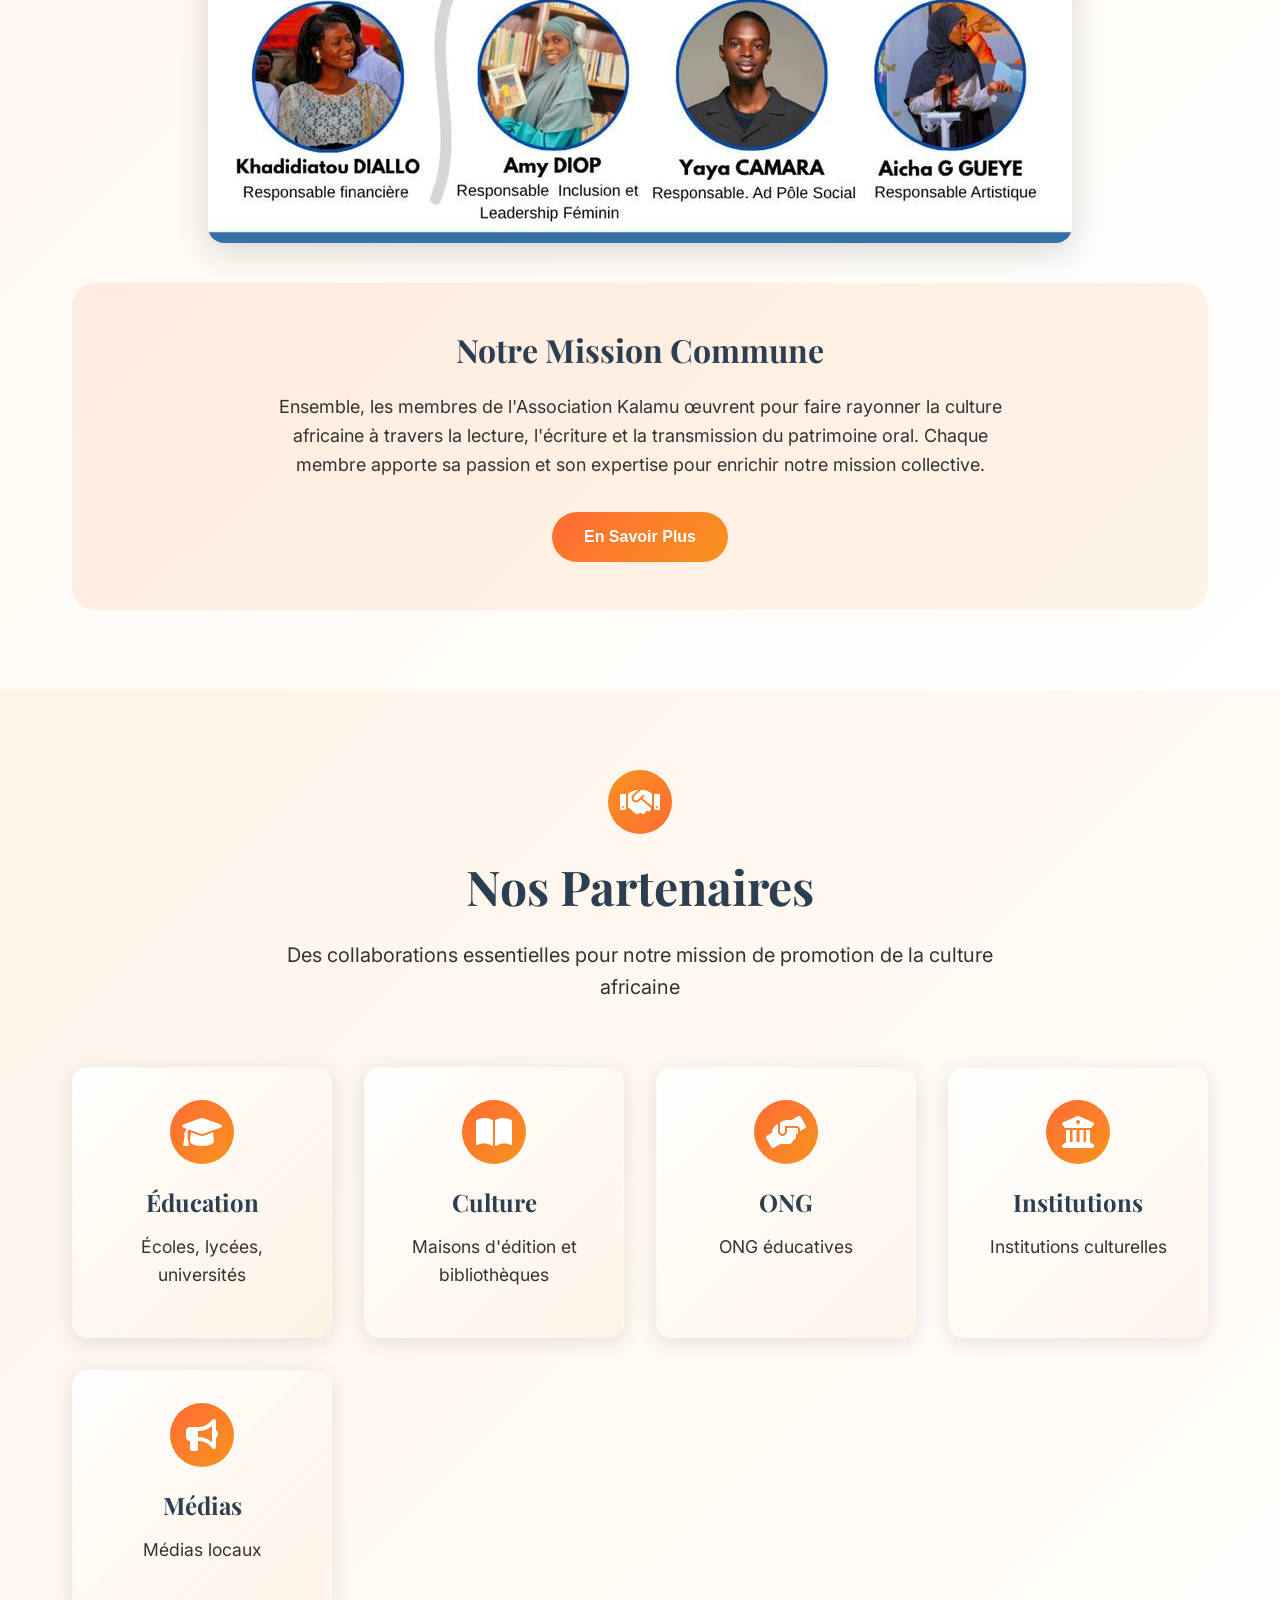
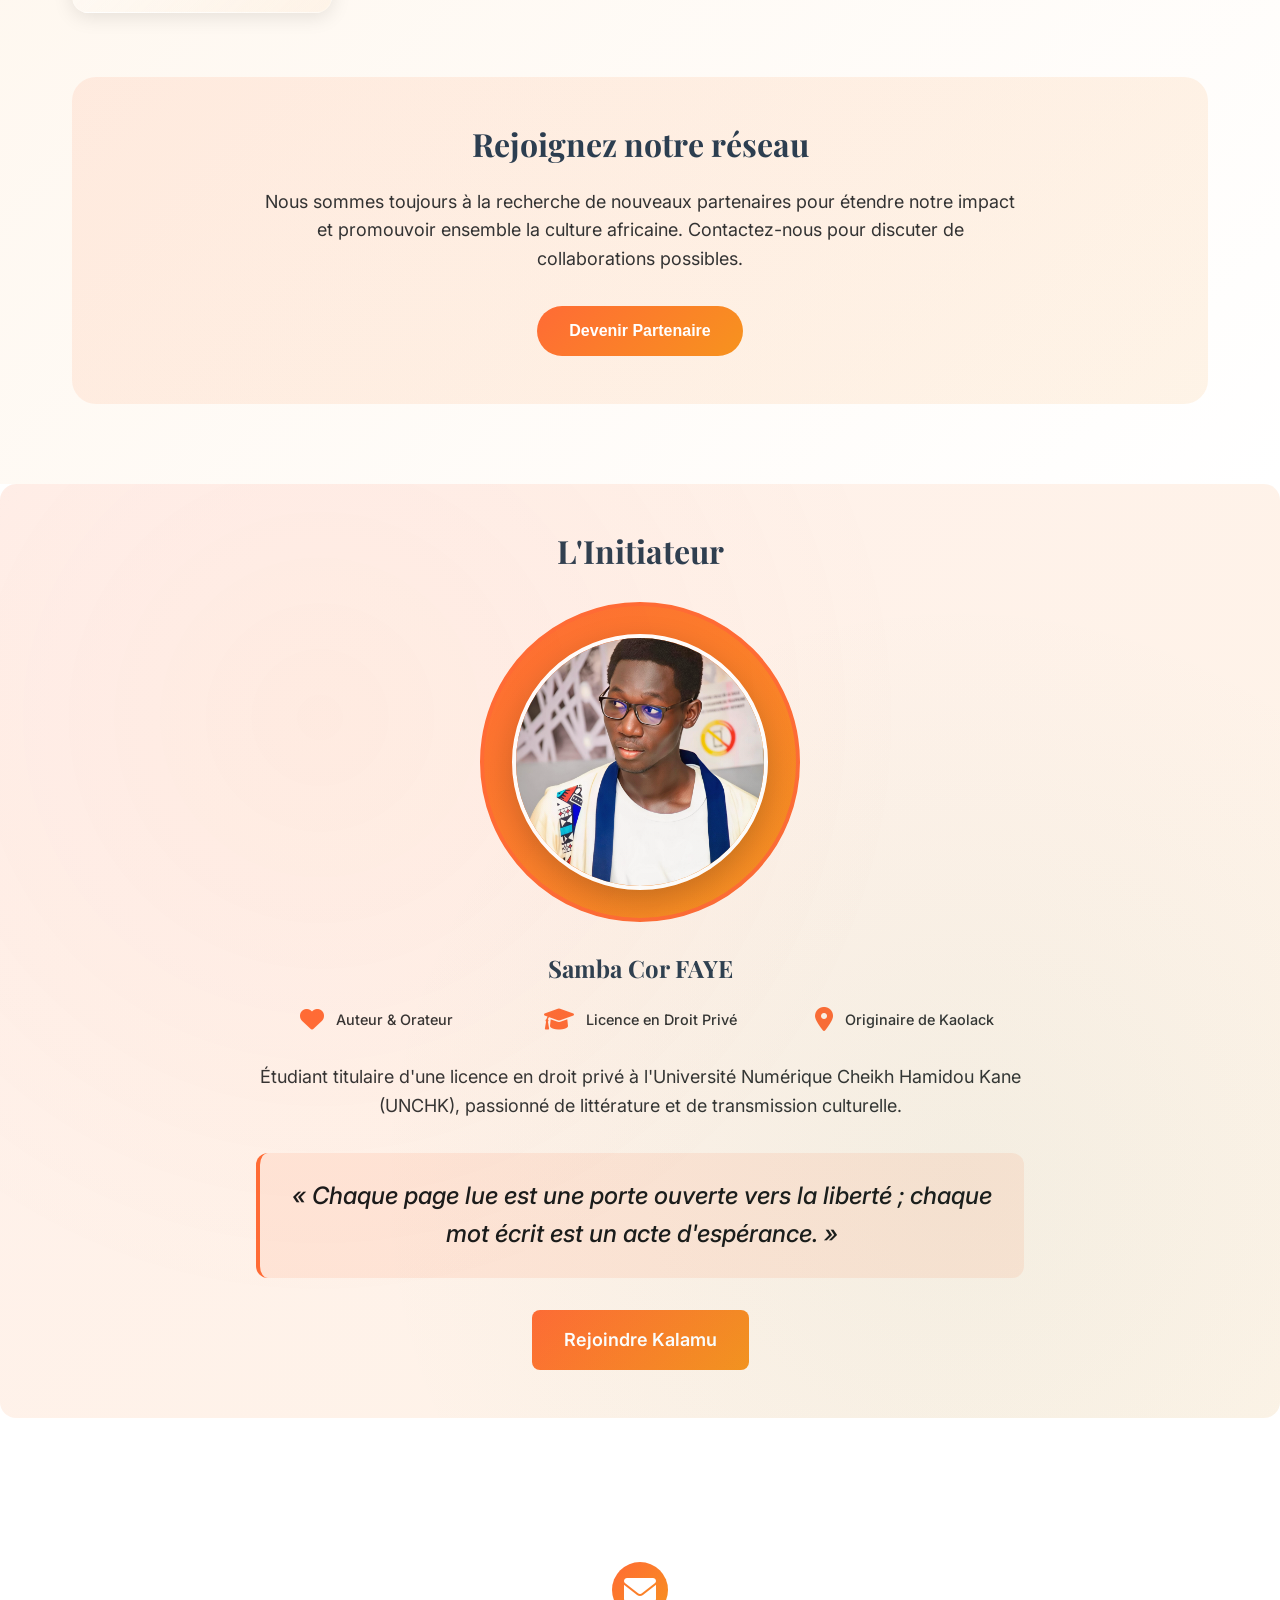
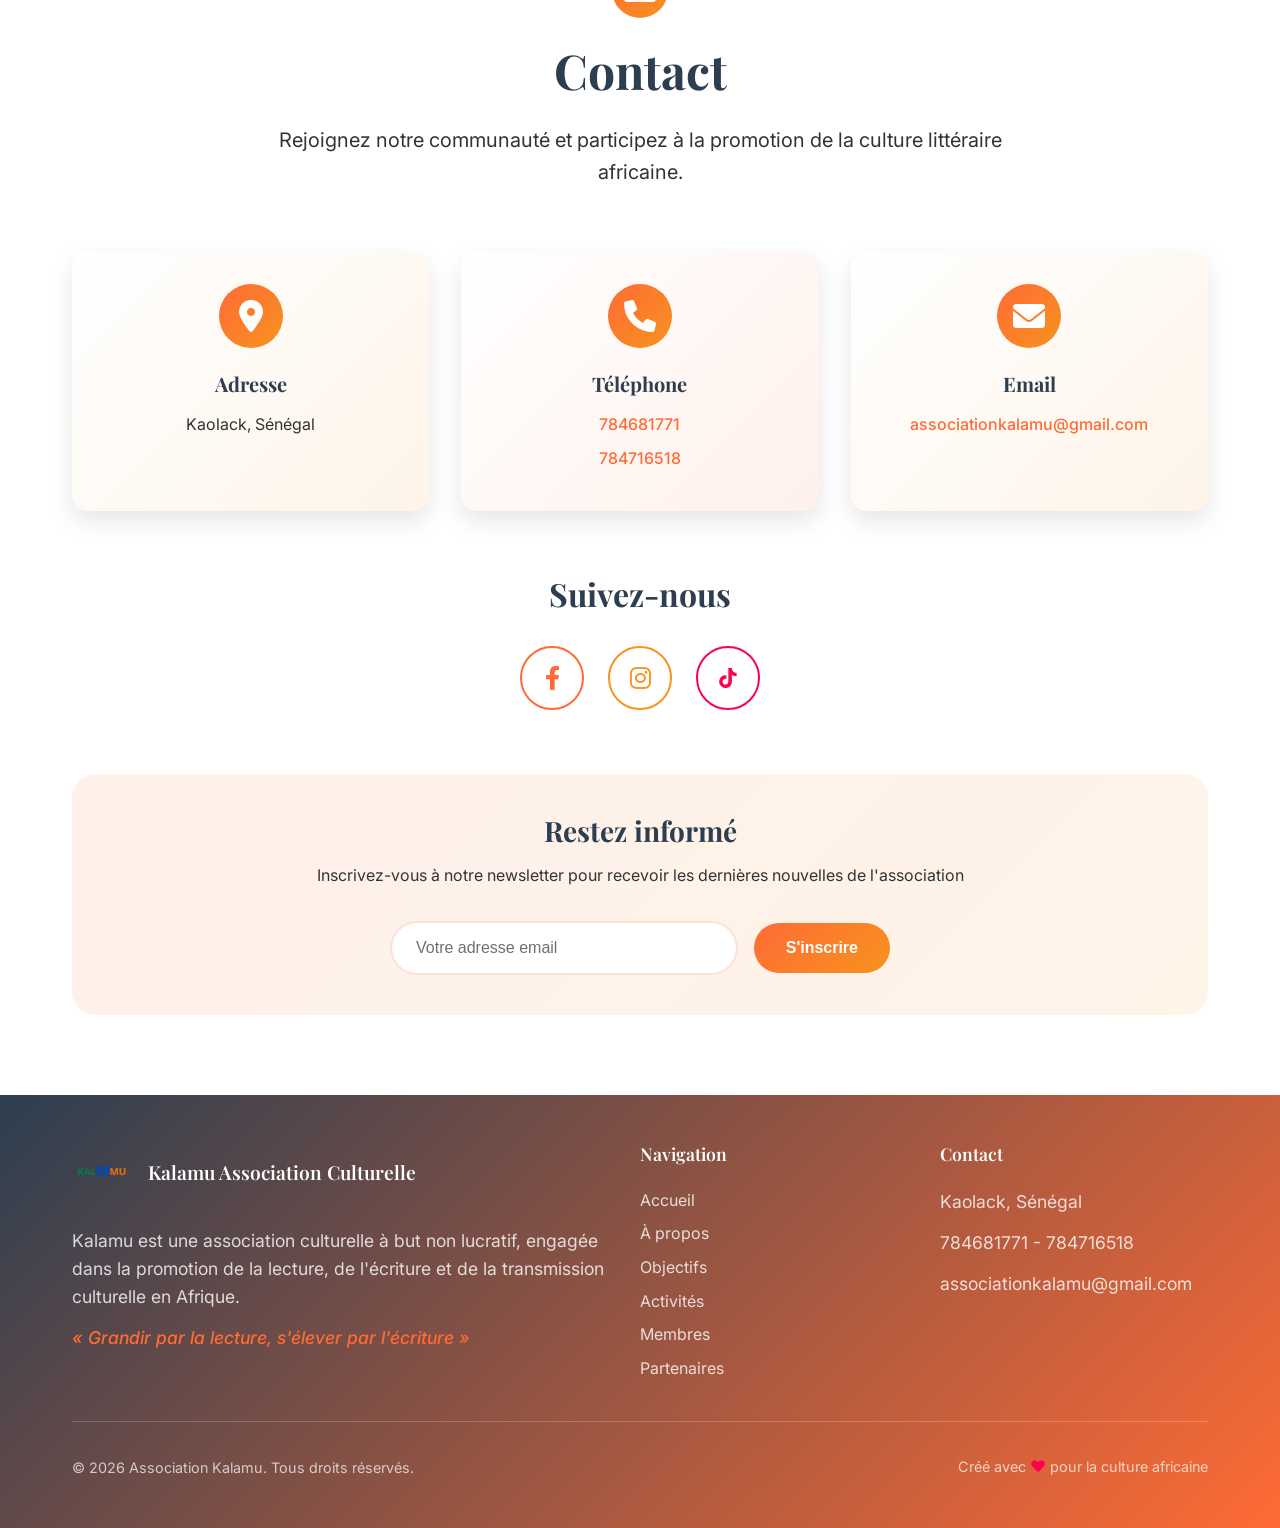
==== commit faec3a8b: "Nouveau design : barre de navigation et hero en verre dépoli ; correction des images aux noms accent" ====
--- a/index.html
+++ b/index.html
@@ -34,10 +34,11 @@
     
     <link rel="preconnect" href="https://fonts.googleapis.com">
     <link rel="preconnect" href="https://fonts.gstatic.com" crossorigin>
-    <link href="https://fonts.googleapis.com/css2?family=Inter:wght@400;600;700&family=Playfair+Display:wght@400;600;700&family=Dancing+Script:wght@400;500;600;700&display=swap" rel="stylesheet">
+    <link href="https://fonts.googleapis.com/css2?family=Inter:wght@400;600;700&family=Outfit:wght@300;400;500;600&family=Playfair+Display:wght@400;600;700&display=swap" rel="stylesheet">
     <link rel="stylesheet" href="https://cdnjs.cloudflare.com/ajax/libs/font-awesome/6.0.0-beta3/css/all.min.css">
     <link rel="stylesheet" href="styles.css">
     <link rel="stylesheet" href="content.css">
+    <link rel="stylesheet" href="design.css">
     
     <!-- Structured Data -->
     <script type="application/ld+json">
@@ -74,100 +75,112 @@
     </script>
 </head>
 <body>
-    <header class="header">
-        <div class="container">
-            <div class="header-content">
-                <!-- Logo -->
-                <div class="logo" onclick="goToPage('/')">
-                    <div class="logo-icon">
-                        <img src="logo.PNG" alt="Kalamu Association">
-                    </div>
-                    <div class="logo-text">
-                <h1>Kalamu</h1>
-                        <p class="logo-subtitle">Association Culturelle</p>
-            </div>
+    <!-- Barre de navigation (styles : design.css) -->
+    <header class="kl-header">
+        <div class="kl-header-inner">
+            <a href="index.html" class="kl-pill kl-brand" aria-label="Kalamu, retour à l'accueil">
+                <img src="logo-kalamu.png" alt="Kalamu" width="435" height="119">
+            </a>
+
+            <nav class="kl-pill kl-nav main-nav" aria-label="Navigation principale">
+                <a href="#accueil" class="kl-nav-link"><i class="fas fa-house" aria-hidden="true"></i><span>Accueil</span></a>
+                <a href="#a-propos" class="kl-nav-link"><i class="fas fa-circle-info" aria-hidden="true"></i><span>À propos</span></a>
+                <a href="#objectifs" class="kl-nav-link"><i class="fas fa-bullseye" aria-hidden="true"></i><span>Objectifs</span></a>
+                <a href="#activites" class="kl-nav-link"><i class="fas fa-feather-alt" aria-hidden="true"></i><span>Activités</span></a>
+                <a href="bibliotheque.html" class="kl-nav-link"><i class="fas fa-book-open" aria-hidden="true"></i><span>Bibliothèque</span></a>
+                <a href="#contact" class="kl-nav-link"><i class="fas fa-envelope" aria-hidden="true"></i><span>Contact</span></a>
+            </nav>
+
+            <a href="#contact" class="kl-pill kl-cta">
+                Nous rejoindre
+                <span class="kl-arrow"><i class="fas fa-arrow-right" aria-hidden="true"></i></span>
+            </a>
+
+            <button class="kl-pill kl-menu-btn mobile-menu-toggle" type="button" aria-label="Ouvrir le menu" aria-expanded="false" aria-controls="menu-mobile">
+                <i class="fas fa-bars mobile-menu-icon" aria-hidden="true"></i>
+                <i class="fas fa-times mobile-close-icon" aria-hidden="true"></i>
+            </button>
         </div>
-                
-                <!-- Desktop Navigation -->
-                <nav class="main-nav" role="navigation" aria-label="Navigation principale">
-                    <button onclick="scrollToSection('accueil')" class="nav-link">Accueil</button>
-                    <button onclick="scrollToSection('a-propos')" class="nav-link">À propos</button>
-                    <button onclick="scrollToSection('objectifs')" class="nav-link">Objectifs</button>
-                    <button onclick="scrollToSection('activites')" class="nav-link">Activités</button>
-                    <button onclick="goToPage('bibliotheque.html')" class="nav-link">Bibliothèque</button>
-                    <button onclick="scrollToSection('contact')" class="nav-link">Contact</button>
-                </nav>
-                
-                <!-- Mobile Menu Button -->
-                <button class="mobile-menu-toggle" aria-label="Ouvrir le menu mobile" aria-expanded="false">
-                    <i class="fas fa-bars mobile-menu-icon"></i>
-                    <i class="fas fa-times mobile-close-icon"></i>
-                </button>
-            </div>
-            
-            <!-- Mobile Menu -->
-            <div class="mobile-menu">
-                <nav class="mobile-nav" role="navigation" aria-label="Navigation mobile">
-                    <button onclick="scrollToSection('accueil')" class="mobile-nav-link">Accueil</button>
-                    <button onclick="scrollToSection('a-propos')" class="mobile-nav-link">À propos</button>
-                    <button onclick="scrollToSection('objectifs')" class="mobile-nav-link">Objectifs</button>
-                    <button onclick="scrollToSection('activites')" class="mobile-nav-link">Activités</button>
-                    <button onclick="goToPage('bibliotheque.html')" class="mobile-nav-link">Bibliothèque</button>
-                    <button onclick="scrollToSection('contact')" class="mobile-nav-link">Contact</button>
-    </nav>
+
+        <div class="mobile-menu kl-mobile-menu" id="menu-mobile">
+            <nav class="mobile-nav" aria-label="Navigation mobile">
+                <a href="#accueil" class="mobile-nav-link"><i class="fas fa-house" aria-hidden="true"></i><span>Accueil</span></a>
+                <a href="#a-propos" class="mobile-nav-link"><i class="fas fa-circle-info" aria-hidden="true"></i><span>À propos</span></a>
+                <a href="#objectifs" class="mobile-nav-link"><i class="fas fa-bullseye" aria-hidden="true"></i><span>Objectifs</span></a>
+                <a href="#activites" class="mobile-nav-link"><i class="fas fa-feather-alt" aria-hidden="true"></i><span>Activités</span></a>
+                <a href="bibliotheque.html" class="mobile-nav-link"><i class="fas fa-book-open" aria-hidden="true"></i><span>Bibliothèque</span></a>
+                <a href="#contact" class="mobile-nav-link"><i class="fas fa-envelope" aria-hidden="true"></i><span>Contact</span></a>
+            </nav>
+            <div class="kl-mobile-social">
+                <a href="https://www.facebook.com/share/16idtbQot2/?mibextid=wwXIfr" class="kl-round-btn" data-info-lien="facebook" target="_blank" rel="noopener" aria-label="Facebook"><i class="fab fa-facebook-f" aria-hidden="true"></i></a>
+                <a href="https://www.instagram.com/association_kalamu" class="kl-round-btn" data-info-lien="instagram" target="_blank" rel="noopener" aria-label="Instagram"><i class="fab fa-instagram" aria-hidden="true"></i></a>
+                <a href="https://www.tiktok.com/@kalamu2.0" class="kl-round-btn" data-info-lien="tiktok" target="_blank" rel="noopener" aria-label="TikTok"><i class="fab fa-tiktok" aria-hidden="true"></i></a>
             </div>
         </div>
     </header>
 
     <main id="main" role="main">
-        <!-- Hero Section -->
-        <section id="accueil" class="hero-section">
-            <div class="container">
-                <div class="hero-content">
-                    <!-- Logo Section -->
-                    <div class="hero-logo-section">
-                        <div class="hero-logo-container">
-                            <img src="logo.PNG" alt="Kalamu Association" class="hero-logo">
-                        </div>
-                    </div>
-
-                    <!-- Main Heading -->
-                    <h1 class="hero-title cursive blinking-text">
-                        <span class="letter" style="--delay: 0s">K</span>
-                        <span class="letter" style="--delay: 0.2s">a</span>
-                        <span class="letter" style="--delay: 0.4s">l</span>
-                        <span class="letter" style="--delay: 0.6s">a</span>
-                        <span class="letter" style="--delay: 0.8s">m</span>
-                        <span class="letter" style="--delay: 1s">u</span>
-                    </h1>
-                    
-                    <!-- Slogan -->
-                    <p class="hero-slogan">« Grandir par la lecture, s'élever par l'écriture »</p>
-
-                    <!-- Description -->
-                    <p class="hero-description">
-                        Kalamu est une association culturelle à but non lucratif, engagée dans la promotion 
+        <!-- Hero (styles : design.css). La carte « À la une » et les chiffres sont mis à jour par content.js -->
+        <section id="accueil" class="kl-hero">
+            <div class="kl-hero-frame">
+                <div class="kl-hero-bg" aria-hidden="true"></div>
+
+                <!-- Réseaux sociaux -->
+                <aside class="kl-rail" aria-label="Kalamu sur les réseaux sociaux">
+                    <a href="https://www.facebook.com/share/16idtbQot2/?mibextid=wwXIfr" data-info-lien="facebook" target="_blank" rel="noopener" aria-label="Facebook"><i class="fab fa-facebook-f" aria-hidden="true"></i></a>
+                    <a href="https://www.instagram.com/association_kalamu" data-info-lien="instagram" target="_blank" rel="noopener" aria-label="Instagram"><i class="fab fa-instagram" aria-hidden="true"></i></a>
+                    <a href="https://www.tiktok.com/@kalamu2.0" data-info-lien="tiktok" target="_blank" rel="noopener" aria-label="TikTok"><i class="fab fa-tiktok" aria-hidden="true"></i></a>
+                    <span class="kl-rail-sep" aria-hidden="true"></span>
+                    <a href="#initiateur" class="kl-rail-avatar" aria-label="Le fondateur de Kalamu"><img src="samba_cor_faye.jpg" alt=""></a>
+                    <a href="mailto:associationkalamu@gmail.com" data-info="email-lien" aria-label="Écrire à Kalamu"><i class="fas fa-envelope" aria-hidden="true"></i></a>
+                </aside>
+
+                <div class="kl-hero-text">
+                    <h1 class="kl-hero-title">Grandir par la lecture, <span>s'élever par l'écriture</span></h1>
+                    <p class="kl-hero-desc">
+                        Kalamu est une association culturelle à but non lucratif, engagée dans la promotion
                         de la lecture, de l'écriture et de la transmission culturelle en Afrique.
                     </p>
-
-                    <!-- Action Buttons -->
-                    <div class="hero-buttons">
-                        <a href="#a-propos" class="btn btn-primary">
-                            Découvrir notre mission
-                            <i class="fas fa-arrow-right"></i>
-                        </a>
-                        <a href="#activites" class="btn btn-outline">
-                            Nos activités
-                            <i class="fas fa-edit"></i>
-                        </a>
-                        </div>
-                    </div>
-                </div>
-            
-            <!-- Scroll indicator -->
-            <div class="scroll-indicator">
-                <div class="scroll-arrow">
-                    <div class="scroll-dot"></div>
+                </div>
+
+                <a href="#a-propos" class="kl-scroll-btn" aria-label="Découvrir la suite">
+                    <i class="fas fa-arrow-down" aria-hidden="true"></i>
+                </a>
+
+                <!-- Carte de présentation -->
+                <div class="kl-card kl-card-intro">
+                    <h2>Lire, écrire, transmettre</h2>
+                    <p>Concours d'écriture, foires du livre, dons et bibliothèque numérique : Kalamu rapproche les jeunes des livres.</p>
+                    <div class="kl-card-intro-foot">
+                        <div class="kl-stat">
+                            <strong id="hero-nb-livres">15</strong>
+                            <span>livres à découvrir</span>
+                        </div>
+                        <div class="kl-avatars" id="hero-avatars" aria-hidden="true"></div>
+                        <a href="#a-propos" class="kl-round-btn" aria-label="Découvrir notre mission"><i class="fas fa-arrow-right" aria-hidden="true"></i></a>
+                    </div>
+                </div>
+
+                <!-- À la une : prochain événement, sinon un livre mis en avant -->
+                <div class="kl-feature-wrap">
+                    <article class="kl-card kl-card-feature" id="hero-a-la-une">
+                        <span class="kl-feature-label"><i class="fas fa-book-open" aria-hidden="true"></i> À la une</span>
+                        <div class="kl-feature-head">
+                            <div>
+                                <h3>Les Paroles du Cœur</h3>
+                                <p class="kl-feature-sub"><i class="fas fa-feather-alt" aria-hidden="true"></i> Samba Cor FAYE</p>
+                            </div>
+                            <a href="bibliotheque.html" class="kl-round-btn" aria-label="Voir la bibliothèque"><i class="fas fa-arrow-right" aria-hidden="true"></i></a>
+                        </div>
+                        <div class="kl-feature-body">
+                            <p class="kl-feature-text">Une collection de poèmes qui touchent l'âme.</p>
+                        </div>
+                    </article>
+                    <div class="kl-pill kl-feature-actions">
+                        <a href="https://www.facebook.com/share/16idtbQot2/?mibextid=wwXIfr" class="kl-round-btn" data-info-lien="facebook" target="_blank" rel="noopener" aria-label="Facebook"><i class="fab fa-facebook-f" aria-hidden="true"></i></a>
+                        <a href="https://www.instagram.com/association_kalamu" class="kl-round-btn" data-info-lien="instagram" target="_blank" rel="noopener" aria-label="Instagram"><i class="fab fa-instagram" aria-hidden="true"></i></a>
+                        <button type="button" class="kl-round-btn" data-partager aria-label="Partager le site"><i class="fas fa-share-alt" aria-hidden="true"></i></button>
+                    </div>
                 </div>
             </div>
         </section>
@@ -1018,6 +1031,7 @@
 
     <script src="script.js"></script>
     <script src="content.js"></script>
+    <script src="design.js"></script>
 
     <!-- Connexion admin : nécessaire pour accepter l'invitation reçue par e-mail, puis redirige vers /admin -->
     <script src="https://identity.netlify.com/v1/netlify-identity-widget.js"></script>
--- a/design.css
+++ b/design.css
@@ -0,0 +1,847 @@
+/* ==========================================================================
+   Kalamu — barre de navigation et hero section (style « verre dépoli »)
+   Chargé après styles.css : ces règles remplacent l'ancien en-tête et l'ancienne hero.
+   ========================================================================== */
+:root {
+    --kl-orange: #ff6b35;
+    --kl-orange-2: #f7931e;
+    --kl-ink: #1f2a37;
+    --kl-ink-soft: #5b6573;
+    --kl-glass: rgba(255, 255, 255, 0.72);
+    --kl-glass-strong: rgba(255, 255, 255, 0.9);
+    --kl-glass-border: rgba(255, 255, 255, 0.65);
+    --kl-shadow: 0 8px 32px rgba(31, 42, 55, 0.12);
+    --kl-frame-gap: 12px;
+    --kl-frame-radius: 36px;
+    --kl-font: 'Outfit', 'Inter', -apple-system, BlinkMacSystemFont, 'Segoe UI', sans-serif;
+}
+
+/* ------------------------------------------------------------------ Verre */
+.kl-pill,
+.kl-card,
+.kl-rail,
+.kl-round-btn,
+.kl-mobile-menu {
+    background: var(--kl-glass);
+    -webkit-backdrop-filter: blur(18px) saturate(1.4);
+    backdrop-filter: blur(18px) saturate(1.4);
+    border: 1px solid var(--kl-glass-border);
+    box-shadow: var(--kl-shadow);
+}
+
+/* ------------------------------------------------------------------ Barre de navigation */
+header.kl-header {
+    position: fixed;
+    top: 0;
+    left: 0;
+    right: 0;
+    z-index: 100;
+    padding: calc(var(--kl-frame-gap) + 12px) calc(var(--kl-frame-gap) + 16px) 0;
+    background: transparent;
+    border: 0;
+    -webkit-backdrop-filter: none;
+    backdrop-filter: none;
+    pointer-events: none; /* seuls les éléments cliquables captent la souris */
+    font-family: var(--kl-font);
+    transition: padding 0.3s ease;
+}
+
+.kl-header-inner {
+    display: flex;
+    align-items: center;
+    justify-content: space-between;
+    gap: 1rem;
+    max-width: 1400px;
+    margin: 0 auto;
+}
+
+.kl-header-inner > * {
+    pointer-events: auto;
+}
+
+.kl-pill {
+    display: inline-flex;
+    align-items: center;
+    height: 56px;
+    border-radius: 999px;
+    color: var(--kl-ink);
+    transition: background 0.3s ease, box-shadow 0.3s ease, transform 0.2s ease;
+}
+
+/* Logo */
+.kl-brand {
+    padding: 0 1.5rem;
+}
+
+.kl-brand img {
+    display: block;
+    height: 36px;
+    width: auto;
+}
+
+/* Liens */
+.kl-nav {
+    padding: 0 0.5rem;
+    gap: 0.25rem;
+}
+
+.kl-nav a {
+    display: inline-flex;
+    align-items: center;
+    gap: 0.5rem;
+    height: 42px;
+    padding: 0 1rem;
+    border-radius: 999px;
+    color: var(--kl-ink);
+    font-size: 0.95rem;
+    font-weight: 500;
+    white-space: nowrap;
+    transition: background 0.2s ease, color 0.2s ease;
+}
+
+.kl-nav a i {
+    font-size: 0.85rem;
+    color: var(--kl-ink-soft);
+    transition: color 0.2s ease;
+}
+
+.kl-nav a:hover {
+    background: rgba(255, 255, 255, 0.85);
+    color: var(--kl-ink);
+}
+
+.kl-nav a.active,
+.kl-nav a[aria-current="page"] {
+    background: var(--kl-ink);
+    color: #fff;
+}
+
+.kl-nav a.active i,
+.kl-nav a[aria-current="page"] i {
+    color: var(--kl-orange-2);
+}
+
+/* Les anciennes règles de styles.css (.main-nav a) ne doivent plus s'appliquer */
+.kl-nav a::after,
+.kl-nav a::before {
+    display: none !important;
+}
+
+/* Bouton d'action */
+.kl-cta {
+    gap: 0.75rem;
+    padding: 0 0.5rem 0 1.5rem;
+    font-weight: 600;
+    font-size: 0.95rem;
+    color: var(--kl-ink);
+}
+
+.kl-cta:hover {
+    color: var(--kl-ink);
+    transform: translateY(-1px);
+}
+
+.kl-arrow {
+    display: inline-flex;
+    align-items: center;
+    justify-content: center;
+    width: 40px;
+    height: 40px;
+    border-radius: 50%;
+    background: linear-gradient(135deg, var(--kl-orange), var(--kl-orange-2));
+    color: #fff;
+    font-size: 0.85rem;
+}
+
+.kl-arrow i,
+.kl-round-btn .fa-arrow-right {
+    transform: rotate(-45deg);
+    transition: transform 0.25s ease;
+}
+
+.kl-cta:hover .kl-arrow i,
+.kl-round-btn:hover .fa-arrow-right {
+    transform: rotate(0deg);
+}
+
+/* Après la hero : la barre devient plus opaque pour rester lisible sur fond clair */
+.kl-header.is-scrolled {
+    padding-top: 12px;
+}
+
+.kl-header.is-scrolled .kl-pill {
+    background: var(--kl-glass-strong);
+    box-shadow: 0 6px 24px rgba(31, 42, 55, 0.14);
+}
+
+/* Bouton menu (mobile) */
+.kl-menu-btn {
+    display: none;
+    justify-content: center;
+    width: 56px;
+    padding: 0;
+    cursor: pointer;
+    font-size: 1.15rem;
+}
+
+.kl-menu-btn .mobile-close-icon {
+    display: none;
+}
+
+.kl-menu-btn[aria-expanded="true"] .mobile-menu-icon {
+    display: none;
+}
+
+.kl-menu-btn[aria-expanded="true"] .mobile-close-icon {
+    display: inline;
+}
+
+/* Menu mobile */
+.kl-header .kl-mobile-menu {
+    position: static;
+    display: none;
+    max-width: 1400px;
+    margin: 0.75rem auto 0;
+    padding: 0.75rem;
+    border-radius: 28px;
+    background: var(--kl-glass-strong);
+    pointer-events: auto;
+    transform: none;
+    opacity: 1;
+    visibility: visible;
+    height: auto;
+    max-height: none;
+    overflow: visible;
+}
+
+.kl-header .kl-mobile-menu.active {
+    display: block;
+    animation: klMenuIn 0.2s ease;
+}
+
+@keyframes klMenuIn {
+    from { opacity: 0; transform: translateY(-8px); }
+    to { opacity: 1; transform: none; }
+}
+
+.kl-mobile-menu .mobile-nav {
+    display: flex;
+    flex-direction: column;
+    gap: 0.25rem;
+    padding: 0;
+}
+
+.kl-mobile-menu .mobile-nav-link {
+    display: flex;
+    align-items: center;
+    gap: 0.85rem;
+    padding: 0.9rem 1.1rem;
+    border-radius: 18px;
+    color: var(--kl-ink);
+    font-size: 1.05rem;
+    font-weight: 500;
+    text-align: left;
+    background: transparent;
+    border: 0;
+}
+
+.kl-mobile-menu .mobile-nav-link i {
+    width: 1.25rem;
+    color: var(--kl-orange);
+    text-align: center;
+}
+
+.kl-mobile-menu .mobile-nav-link:hover,
+.kl-mobile-menu .mobile-nav-link[aria-current="page"] {
+    background: rgba(255, 107, 53, 0.1);
+    color: var(--kl-ink);
+}
+
+.kl-mobile-social {
+    display: flex;
+    gap: 0.5rem;
+    padding: 0.75rem 1.1rem 0.25rem;
+    margin-top: 0.5rem;
+    border-top: 1px solid rgba(31, 42, 55, 0.08);
+}
+
+/* ------------------------------------------------------------------ Hero */
+.kl-hero {
+    padding: var(--kl-frame-gap);
+    background: transparent;
+    font-family: var(--kl-font);
+}
+
+.kl-hero-frame {
+    position: relative;
+    min-height: calc(100vh - 2 * var(--kl-frame-gap));
+    min-height: calc(100svh - 2 * var(--kl-frame-gap));
+    max-height: 980px;
+    border-radius: var(--kl-frame-radius);
+    overflow: hidden;
+    isolation: isolate;
+    color: #fff;
+}
+
+.kl-hero-bg {
+    position: absolute;
+    inset: 0;
+    z-index: -1;
+    background:
+        linear-gradient(180deg, rgba(20, 24, 40, 0.15) 0%, rgba(20, 24, 40, 0) 35%, rgba(20, 24, 40, 0.45) 100%),
+        url('hero-image.jpg') center 60% / cover no-repeat;
+    transform: scale(1.04);
+    animation: klZoom 18s ease-out forwards;
+}
+
+@keyframes klZoom {
+    to { transform: scale(1); }
+}
+
+/* Titre */
+.kl-hero-text {
+    position: relative;
+    padding: 9.5rem 2rem 0;
+    text-align: center;
+}
+
+.kl-hero-title {
+    margin: 0 auto;
+    max-width: 14ch;
+    font-family: var(--kl-font);
+    font-size: clamp(2.6rem, 7.2vw, 6.75rem);
+    font-weight: 300;
+    line-height: 0.98;
+    letter-spacing: -0.03em;
+    color: rgba(255, 255, 255, 0.9);
+    text-shadow: 0 2px 30px rgba(0, 0, 0, 0.18);
+}
+
+.kl-hero-title span {
+    display: block;
+    color: rgba(255, 255, 255, 0.72);
+}
+
+.kl-hero-desc {
+    max-width: 340px;
+    margin: 2.25rem 0 0 6.5rem;
+    text-align: left;
+    font-size: 1rem;
+    line-height: 1.6;
+    color: rgba(255, 255, 255, 0.92);
+    text-shadow: 0 1px 12px rgba(0, 0, 0, 0.35);
+}
+
+/* Barre verticale (réseaux sociaux) */
+.kl-rail {
+    position: absolute;
+    top: 50%;
+    left: 1.5rem;
+    transform: translateY(-50%);
+    display: flex;
+    flex-direction: column;
+    align-items: center;
+    gap: 0.5rem;
+    padding: 0.6rem;
+    border-radius: 999px;
+}
+
+.kl-rail a {
+    display: flex;
+    align-items: center;
+    justify-content: center;
+    width: 42px;
+    height: 42px;
+    border-radius: 50%;
+    color: var(--kl-ink-soft);
+    background: rgba(255, 255, 255, 0.6);
+    transition: background 0.2s ease, color 0.2s ease, transform 0.2s ease;
+}
+
+.kl-rail a:hover {
+    background: #fff;
+    color: var(--kl-orange);
+    transform: scale(1.06);
+}
+
+.kl-rail-sep {
+    width: 22px;
+    height: 1px;
+    margin: 0.25rem 0;
+    background: rgba(31, 42, 55, 0.15);
+}
+
+.kl-rail-avatar {
+    width: 50px !important;
+    height: 50px !important;
+    padding: 3px;
+    background: #fff !important;
+}
+
+.kl-rail-avatar img {
+    width: 100%;
+    height: 100%;
+    border-radius: 50%;
+    object-fit: cover;
+}
+
+/* Cartes */
+.kl-card {
+    position: absolute;
+    border-radius: 30px;
+    color: var(--kl-ink);
+    background: var(--kl-glass-strong);
+}
+
+.kl-card h2,
+.kl-card h3 {
+    margin: 0;
+    font-family: var(--kl-font);
+    color: var(--kl-ink);
+    letter-spacing: -0.01em;
+}
+
+.kl-card p {
+    color: var(--kl-ink-soft);
+}
+
+.kl-card-intro {
+    left: var(--kl-frame-gap);
+    bottom: var(--kl-frame-gap);
+    width: min(380px, 34%);
+    padding: 1.6rem 1.6rem 1.4rem;
+}
+
+.kl-card-intro h2 {
+    font-size: 1.35rem;
+    font-weight: 600;
+}
+
+.kl-card-intro p {
+    margin: 0.6rem 0 1.25rem;
+    font-size: 0.9rem;
+    line-height: 1.55;
+}
+
+.kl-card-intro-foot {
+    display: flex;
+    align-items: center;
+    gap: 0.9rem;
+}
+
+.kl-stat strong {
+    display: block;
+    font-size: 2.6rem;
+    font-weight: 600;
+    line-height: 1;
+    letter-spacing: -0.03em;
+}
+
+.kl-stat span {
+    font-size: 0.8rem;
+    color: var(--kl-ink-soft);
+}
+
+.kl-avatars {
+    display: flex;
+    margin-left: 0.25rem;
+}
+
+.kl-avatars img {
+    width: 40px;
+    height: 40px;
+    border-radius: 50%;
+    border: 2px solid #fff;
+    object-fit: cover;
+    margin-left: -12px;
+    background: #eee;
+}
+
+.kl-avatars img:first-child {
+    margin-left: 0;
+}
+
+.kl-round-btn {
+    display: inline-flex;
+    align-items: center;
+    justify-content: center;
+    flex: 0 0 auto;
+    width: 46px;
+    height: 46px;
+    margin-left: auto;
+    border-radius: 50%;
+    color: var(--kl-ink);
+    background: rgba(255, 255, 255, 0.85);
+    cursor: pointer;
+    font-size: 0.95rem;
+    transition: background 0.2s ease, color 0.2s ease, transform 0.2s ease;
+}
+
+.kl-round-btn:hover {
+    background: var(--kl-ink);
+    color: #fff;
+}
+
+/* Bouton rond central : descendre */
+.kl-scroll-btn {
+    position: absolute;
+    left: 50%;
+    bottom: 2rem;
+    display: flex;
+    align-items: center;
+    justify-content: center;
+    width: 76px;
+    height: 76px;
+    border-radius: 50%;
+    transform: translateX(-50%);
+    background: linear-gradient(135deg, var(--kl-orange), var(--kl-orange-2));
+    color: #fff;
+    font-size: 1.2rem;
+    box-shadow: 0 12px 30px rgba(255, 107, 53, 0.45);
+    transition: transform 0.25s ease, box-shadow 0.25s ease;
+}
+
+.kl-scroll-btn:hover {
+    color: #fff;
+    transform: translateX(-50%) translateY(3px);
+    box-shadow: 0 16px 36px rgba(255, 107, 53, 0.55);
+}
+
+.kl-scroll-btn i {
+    animation: klNudge 2.2s ease-in-out infinite;
+}
+
+@keyframes klNudge {
+    0%, 100% { transform: translateY(-2px); }
+    50% { transform: translateY(4px); }
+}
+
+/* Carte « À la une » */
+.kl-feature-wrap {
+    position: absolute;
+    right: var(--kl-frame-gap);
+    bottom: var(--kl-frame-gap);
+    width: min(400px, 34%);
+    display: flex;
+    flex-direction: column;
+    align-items: flex-end;
+    gap: 0.75rem;
+}
+
+.kl-feature-wrap .kl-card {
+    position: relative;
+    width: 100%;
+    padding: 1.5rem;
+}
+
+.kl-feature-label {
+    display: inline-flex;
+    align-items: center;
+    gap: 0.4rem;
+    margin-bottom: 0.65rem;
+    padding: 0.3rem 0.75rem;
+    border-radius: 999px;
+    background: rgba(255, 107, 53, 0.12);
+    color: #d4521f;
+    font-size: 0.72rem;
+    font-weight: 600;
+    letter-spacing: 0.04em;
+    text-transform: uppercase;
+}
+
+.kl-feature-head {
+    display: flex;
+    align-items: flex-start;
+    gap: 1rem;
+}
+
+.kl-feature-head h3 {
+    font-size: 1.3rem;
+    font-weight: 600;
+    line-height: 1.2;
+}
+
+.kl-feature-sub {
+    display: flex;
+    align-items: center;
+    gap: 0.4rem;
+    margin: 0.35rem 0 0;
+    font-size: 0.85rem;
+}
+
+.kl-feature-sub i {
+    color: var(--kl-orange);
+}
+
+.kl-feature-body {
+    display: flex;
+    gap: 1rem;
+    margin-top: 0.9rem;
+}
+
+.kl-feature-cover {
+    flex: 0 0 64px;
+    width: 64px;
+    height: 92px;
+    border-radius: 10px;
+    object-fit: cover;
+    box-shadow: 0 6px 16px rgba(0, 0, 0, 0.18);
+}
+
+.kl-feature-text {
+    margin: 0;
+    font-size: 0.85rem;
+    line-height: 1.55;
+    display: -webkit-box;
+    -webkit-line-clamp: 4;
+    -webkit-box-orient: vertical;
+    overflow: hidden;
+}
+
+.kl-feature-meta {
+    display: flex;
+    flex-wrap: wrap;
+    gap: 0.5rem 1.25rem;
+    margin-top: 1rem;
+    padding-top: 0.9rem;
+    border-top: 1px solid rgba(31, 42, 55, 0.08);
+    font-size: 0.82rem;
+    color: var(--kl-ink-soft);
+}
+
+.kl-feature-meta span {
+    display: inline-flex;
+    align-items: center;
+    gap: 0.4rem;
+}
+
+.kl-feature-meta i {
+    color: var(--kl-ink-soft);
+}
+
+.kl-feature-actions {
+    display: flex;
+    gap: 0.5rem;
+    padding: 0.5rem;
+    border-radius: 999px;
+}
+
+.kl-feature-actions .kl-round-btn {
+    margin: 0;
+    width: 44px;
+    height: 44px;
+    border: 0;
+    box-shadow: none;
+}
+
+/* Petit message « Lien copié » */
+.kl-toast {
+    position: fixed;
+    left: 50%;
+    bottom: 2rem;
+    z-index: 200;
+    padding: 0.75rem 1.25rem;
+    border-radius: 999px;
+    background: var(--kl-ink);
+    color: #fff;
+    font-family: var(--kl-font);
+    font-size: 0.9rem;
+    transform: translate(-50%, 20px);
+    opacity: 0;
+    transition: opacity 0.25s ease, transform 0.25s ease;
+    pointer-events: none;
+}
+
+.kl-toast.is-visible {
+    opacity: 1;
+    transform: translate(-50%, 0);
+}
+
+/* ------------------------------------------------------------------ Page Bibliothèque */
+.kl-page-library .library-hero-section {
+    padding-top: calc(56px + 2 * (var(--kl-frame-gap) + 12px));
+}
+
+/* ------------------------------------------------------------------ Tablettes */
+@media (max-width: 1180px) {
+    .kl-nav a i {
+        display: none;
+    }
+
+    .kl-nav a {
+        padding: 0 0.8rem;
+    }
+
+    .kl-hero-desc {
+        margin-left: 5.5rem;
+    }
+}
+
+/* ------------------------------------------------------------------ Mobiles et petites tablettes */
+@media (max-width: 960px) {
+    :root {
+        --kl-frame-gap: 8px;
+        --kl-frame-radius: 26px;
+    }
+
+    header.kl-header {
+        padding: calc(var(--kl-frame-gap) + 10px) calc(var(--kl-frame-gap) + 10px) 0;
+    }
+
+    .kl-nav,
+    .kl-cta {
+        display: none;
+    }
+
+    .kl-menu-btn {
+        display: inline-flex;
+    }
+
+    .kl-pill {
+        height: 52px;
+    }
+
+    .kl-menu-btn {
+        width: 52px;
+    }
+
+    .kl-brand {
+        padding: 0 1.2rem;
+    }
+
+    .kl-brand img {
+        height: 30px;
+    }
+
+    .kl-rail {
+        display: none;
+    }
+
+    .kl-hero-frame {
+        display: flex;
+        flex-direction: column;
+        max-height: none;
+        padding-bottom: var(--kl-frame-gap);
+    }
+
+    .kl-hero-text {
+        padding: 7.5rem 1.25rem 0;
+    }
+
+    .kl-hero-desc {
+        max-width: 34rem;
+        margin: 1.5rem auto 0;
+        text-align: center;
+        font-size: 0.98rem;
+    }
+
+    .kl-scroll-btn {
+        position: relative;
+        left: auto;
+        bottom: auto;
+        margin: 1.75rem auto;
+        width: 60px;
+        height: 60px;
+        transform: none;
+    }
+
+    .kl-scroll-btn:hover {
+        transform: translateY(3px);
+    }
+
+    .kl-card-intro,
+    .kl-feature-wrap {
+        position: relative;
+        left: auto;
+        right: auto;
+        bottom: auto;
+        width: auto;
+        margin: 0 var(--kl-frame-gap);
+    }
+
+    .kl-feature-wrap {
+        order: 2;
+        margin-bottom: 0.5rem;
+        align-items: stretch;
+    }
+
+    .kl-feature-actions {
+        align-self: center;
+    }
+
+    .kl-card-intro {
+        order: 3;
+    }
+
+    .kl-hero-text {
+        order: 0;
+    }
+
+    .kl-scroll-btn {
+        order: 1;
+    }
+}
+
+@media (max-width: 480px) {
+    .kl-hero-text {
+        padding-top: 6.75rem;
+    }
+
+    .kl-card-intro,
+    .kl-feature-wrap .kl-card {
+        padding: 1.25rem;
+        border-radius: 24px;
+    }
+
+    .kl-stat strong {
+        font-size: 2.1rem;
+    }
+}
+
+/* Mouvements réduits */
+@media (prefers-reduced-motion: reduce) {
+    .kl-hero-bg,
+    .kl-scroll-btn i {
+        animation: none;
+    }
+}
+
+/* Corrections : neutraliser les anciens styles du bouton menu (styles.css) */
+.kl-header .kl-menu-btn,
+.kl-header .kl-menu-btn:hover,
+.kl-header .kl-menu-btn[aria-expanded="true"] {
+    background: var(--kl-glass);
+    color: var(--kl-ink);
+    border-radius: 999px;
+    border: 1px solid var(--kl-glass-border);
+}
+
+.kl-header.is-scrolled .kl-menu-btn,
+.kl-header .kl-menu-btn[aria-expanded="true"] {
+    background: var(--kl-glass-strong);
+}
+
+.kl-mobile-social .kl-round-btn {
+    margin: 0;
+}
+
+@media (max-width: 960px) {
+    .kl-hero-title {
+        max-width: 11ch;
+    }
+}
+
+.kl-stat span {
+    white-space: nowrap;
+}
+
+/* Écrans étroits ou peu hauts : la barre verticale chevaucherait les cartes */
+@media (max-width: 1180px), (max-height: 820px) {
+    .kl-rail {
+        display: none;
+    }
+
+    .kl-hero-desc {
+        margin-left: 3rem;
+    }
+}
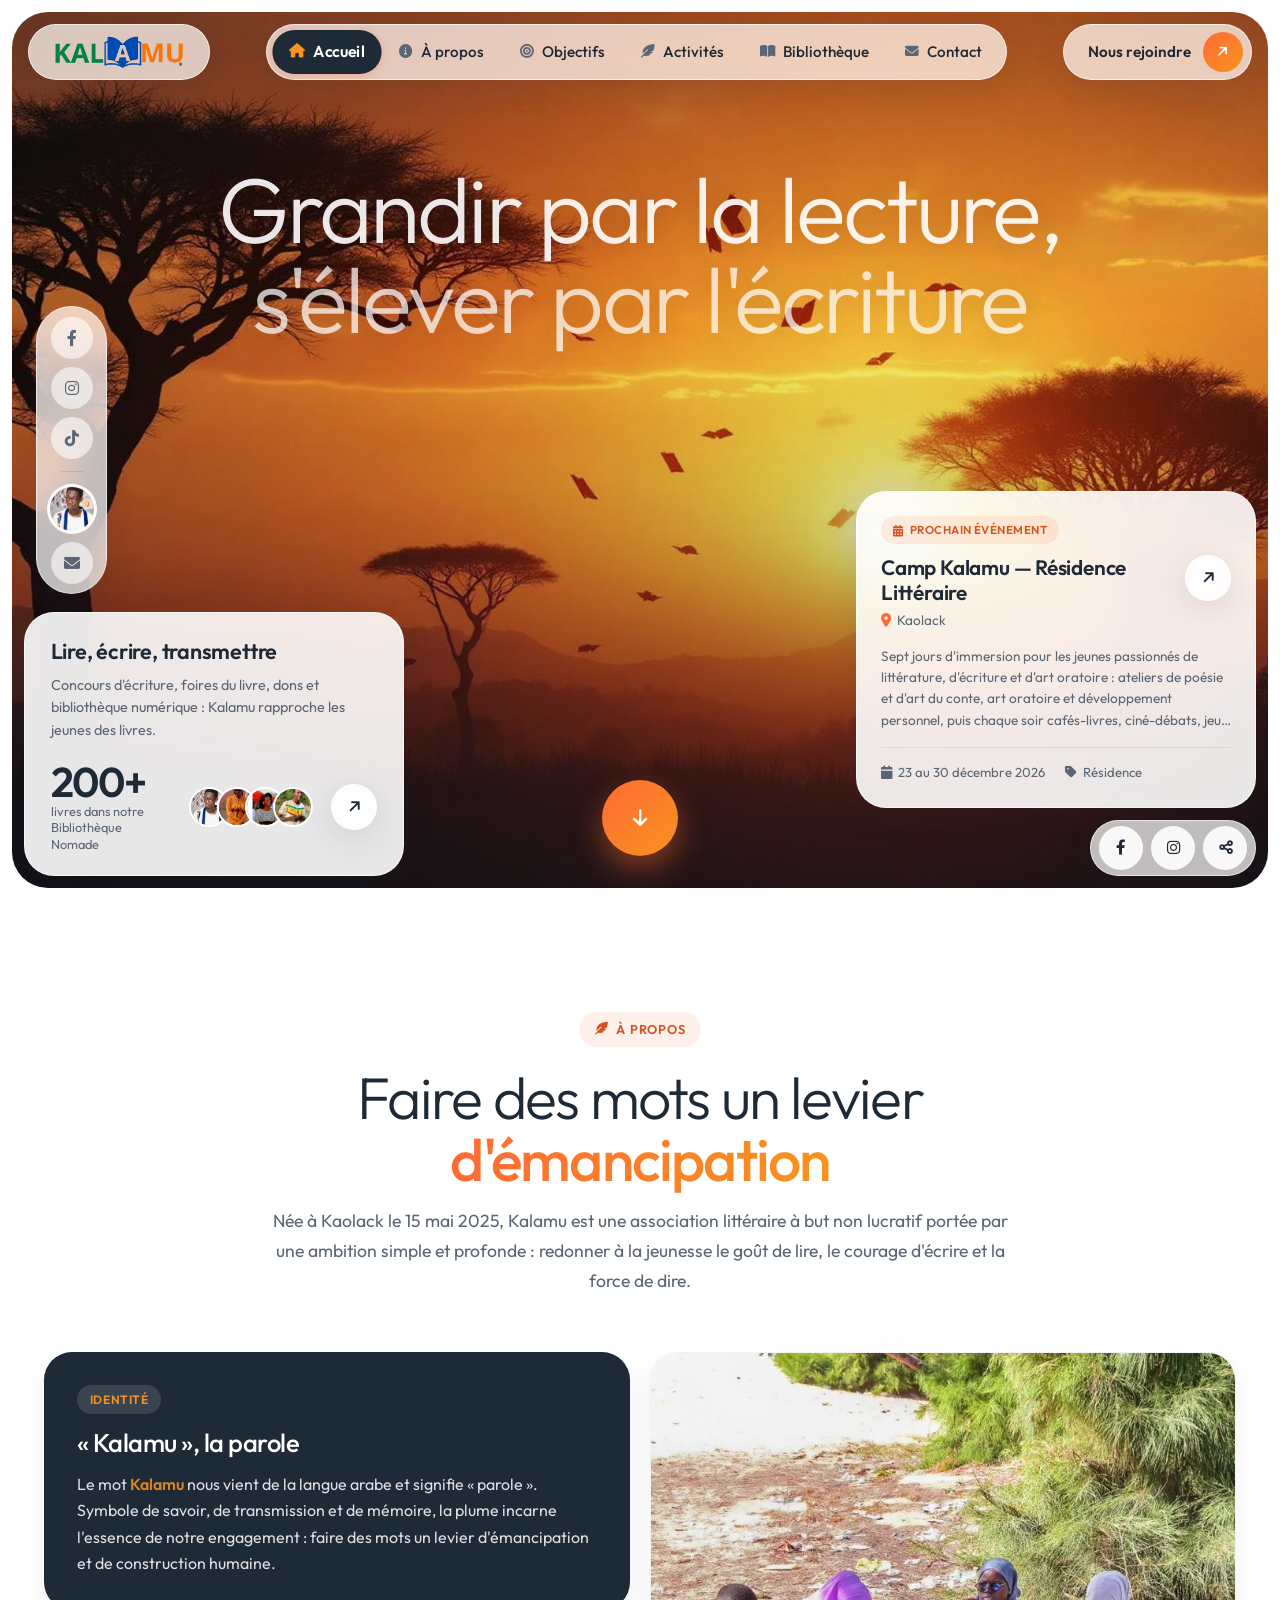
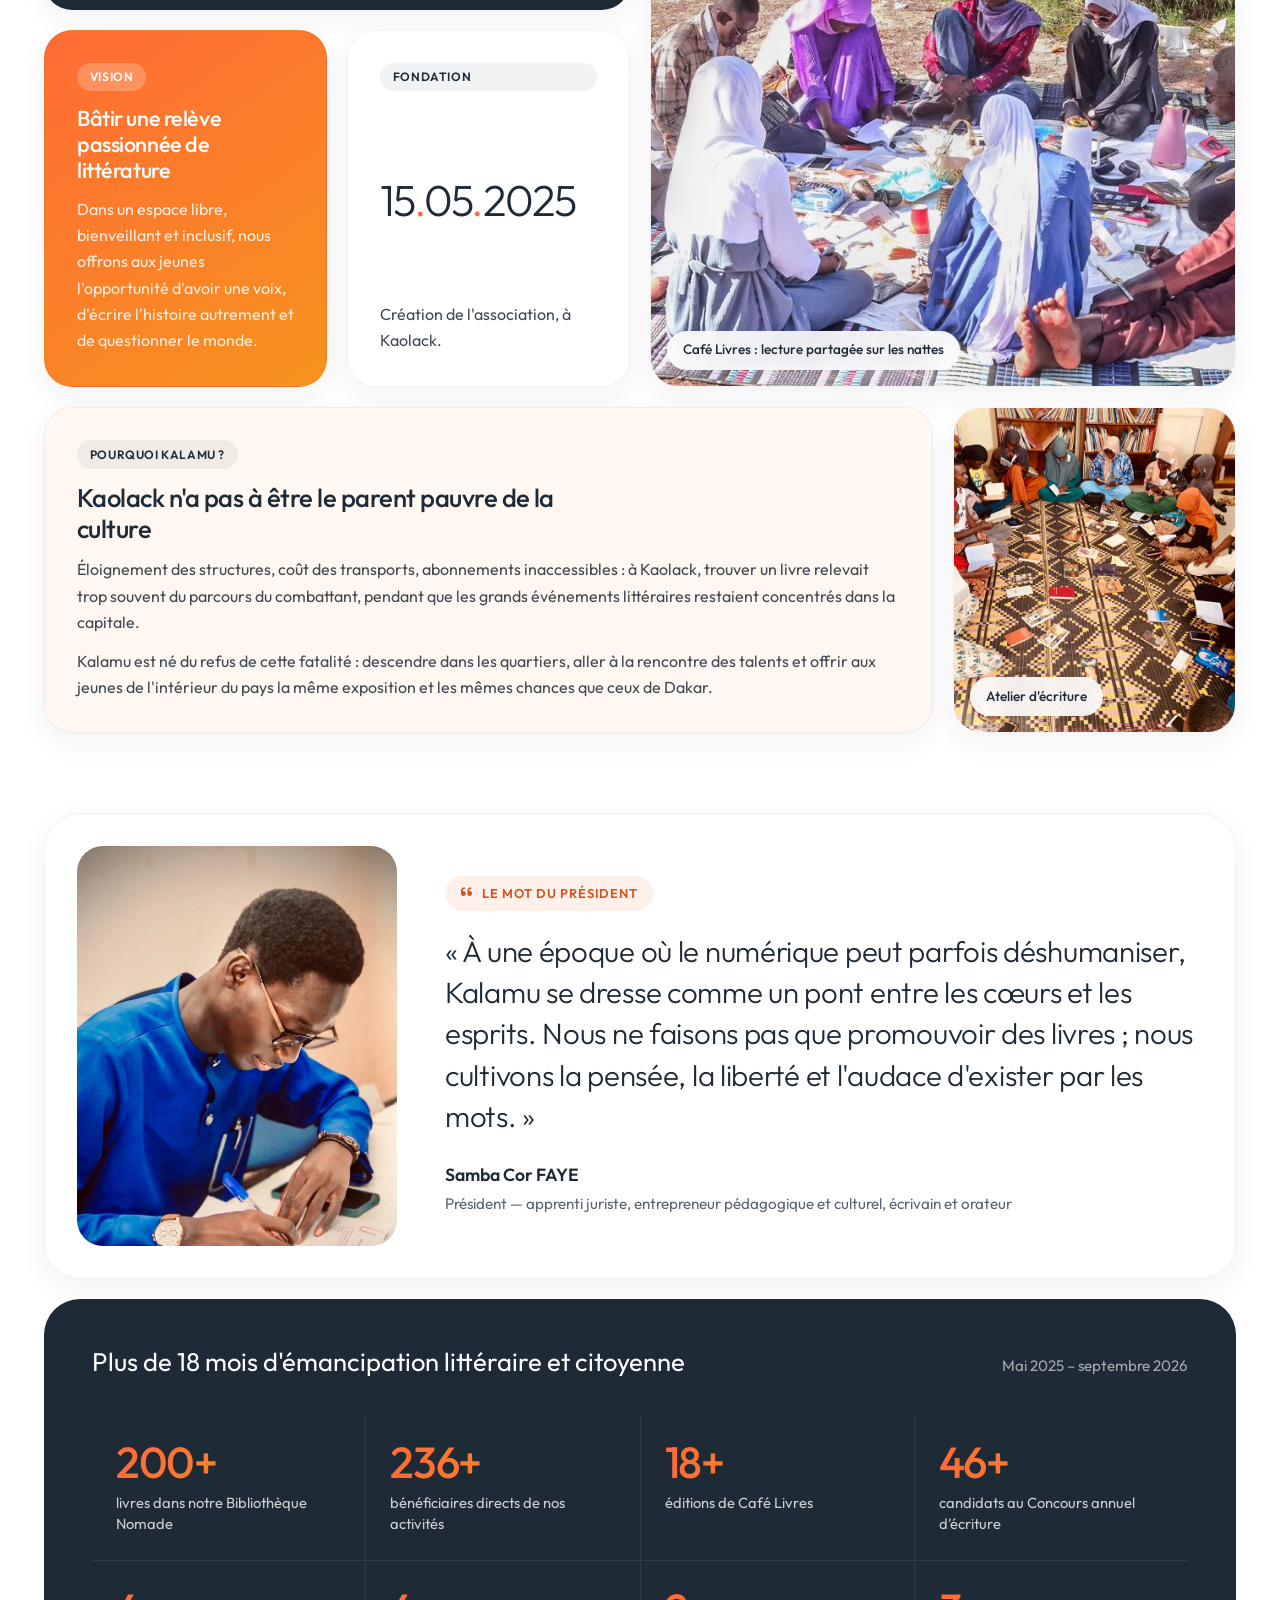
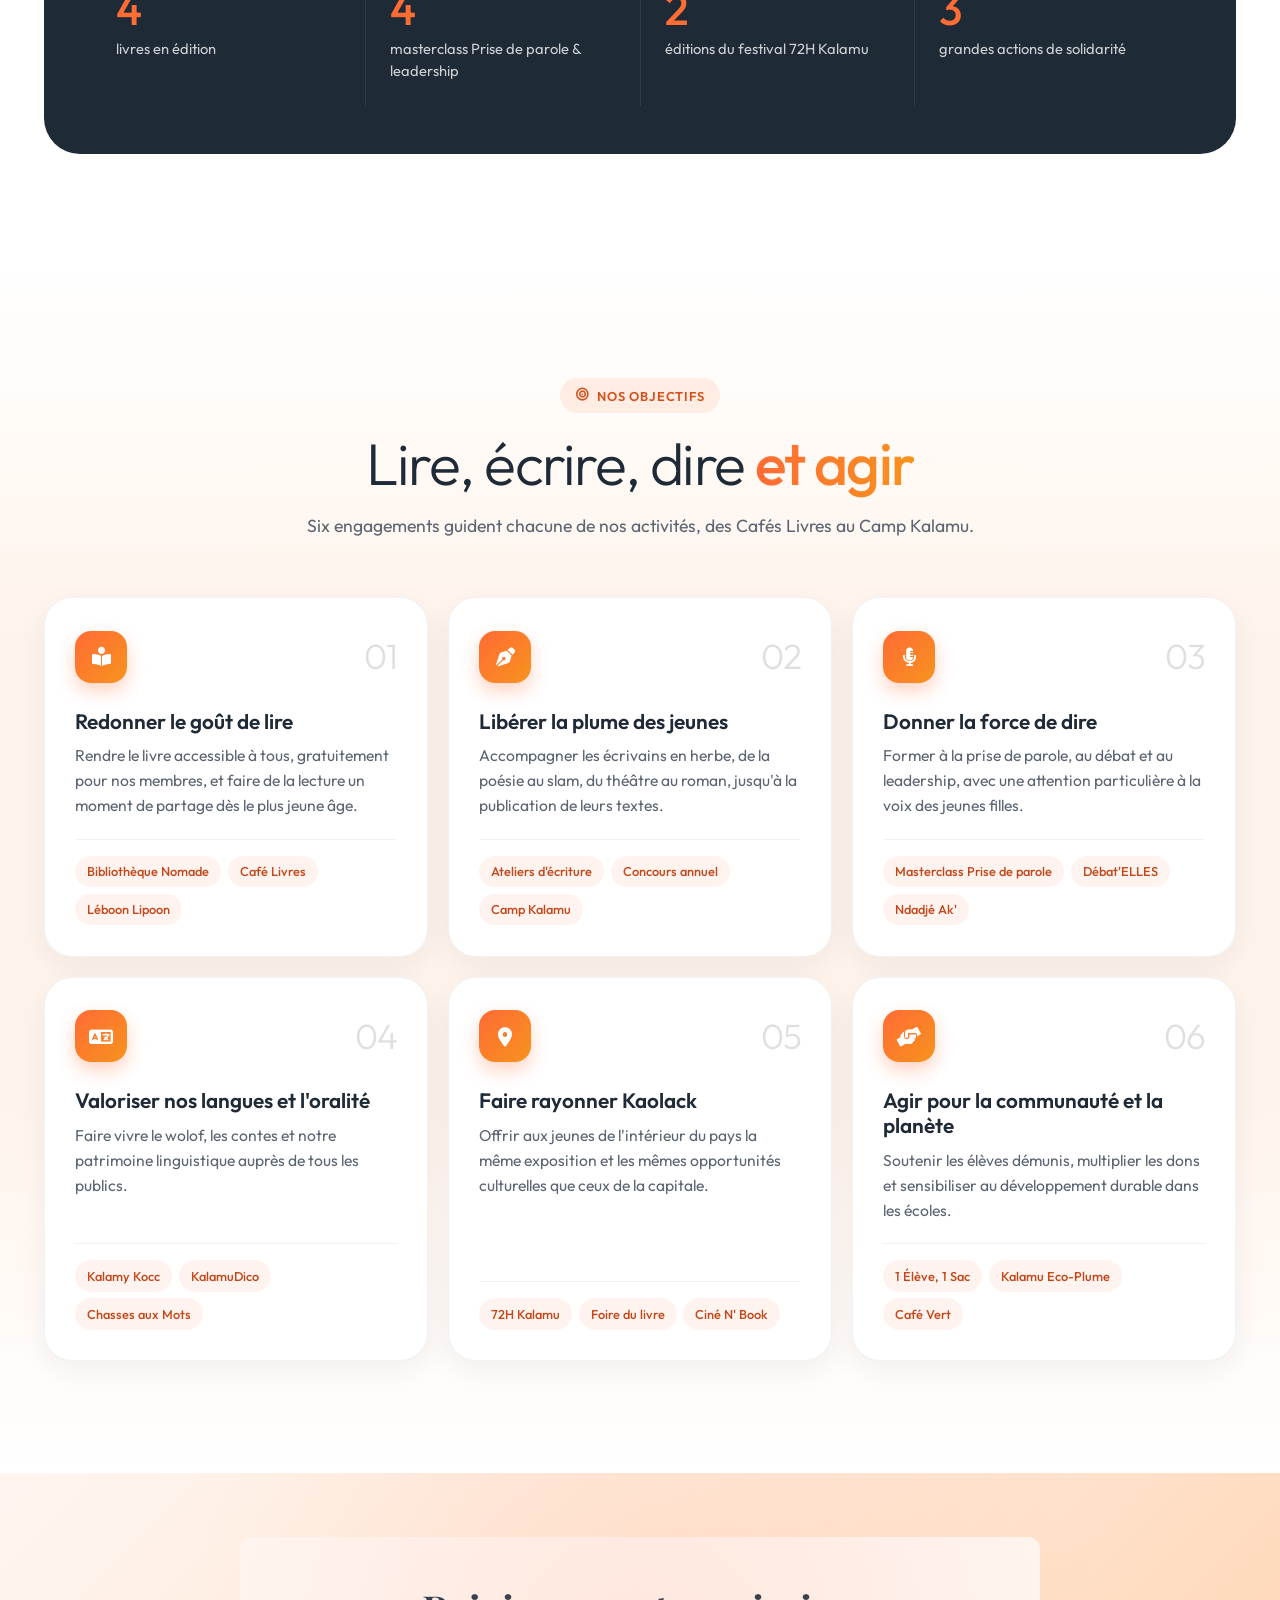
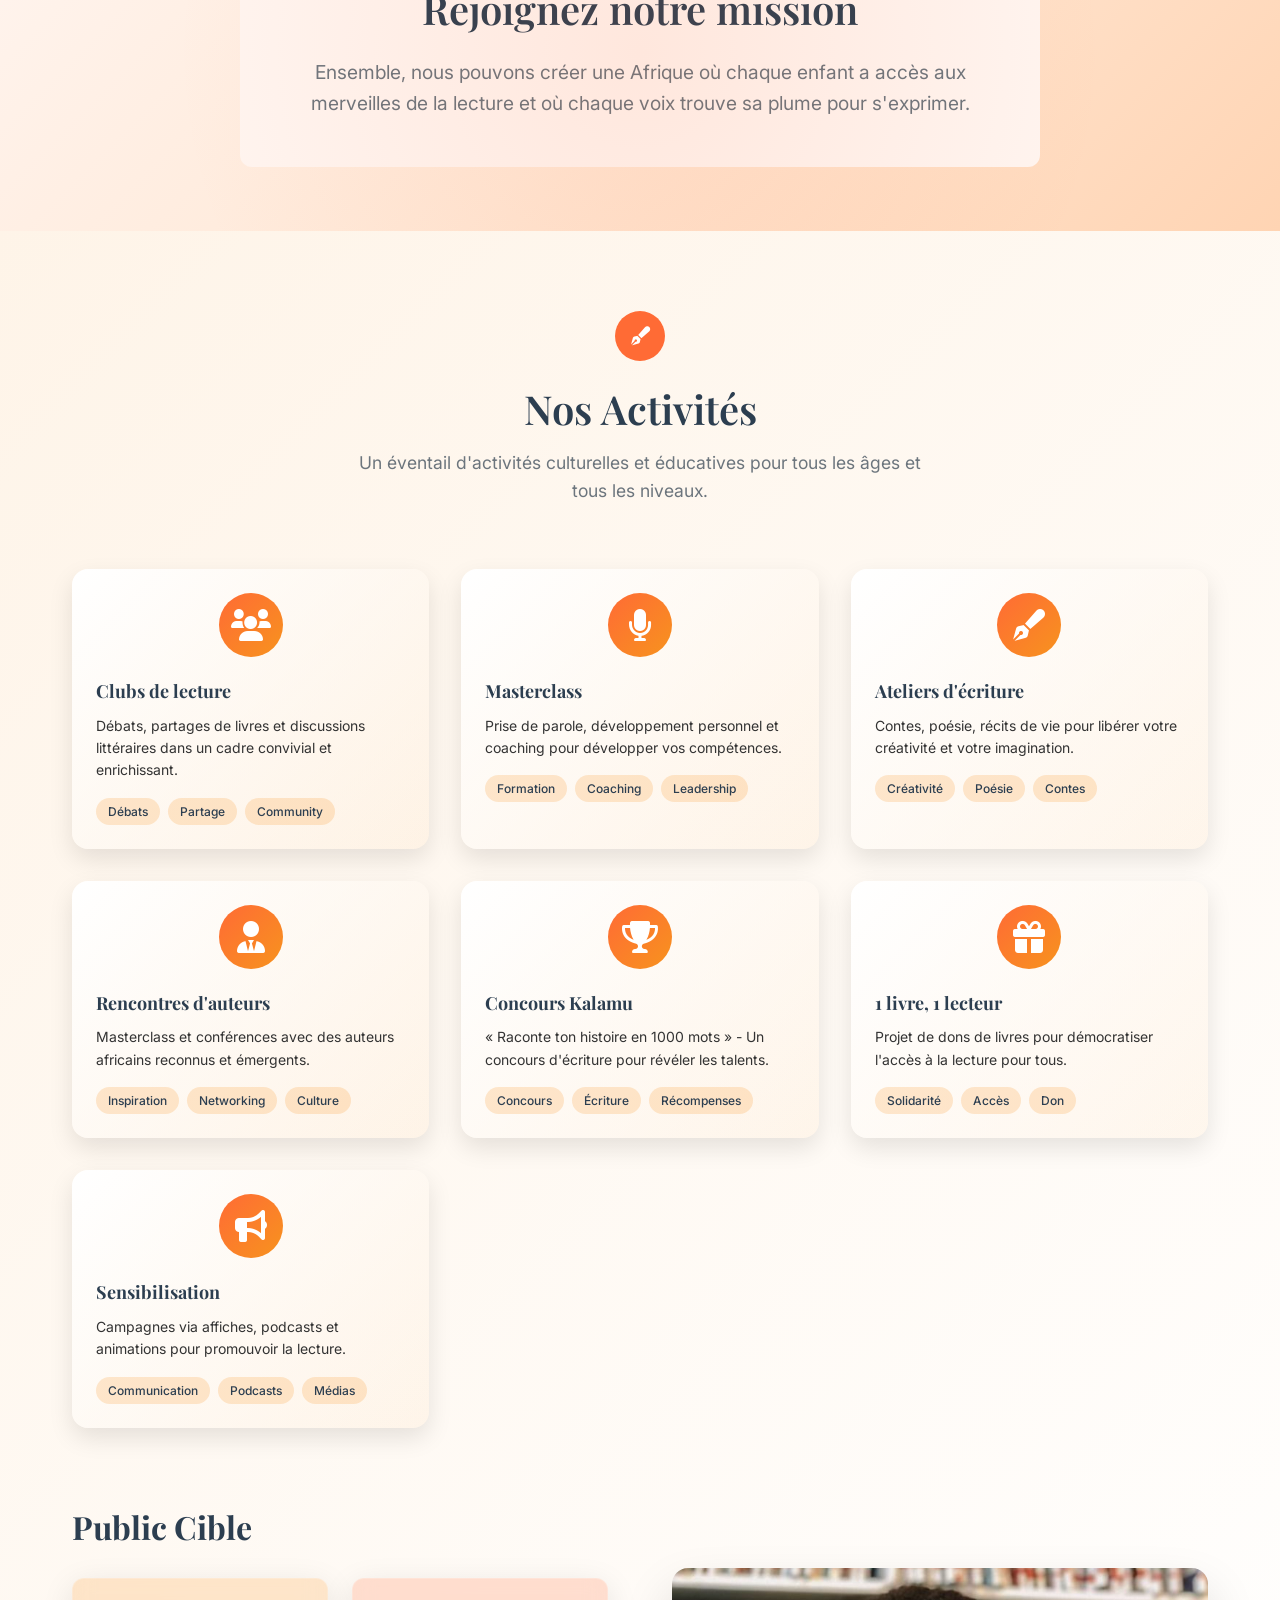
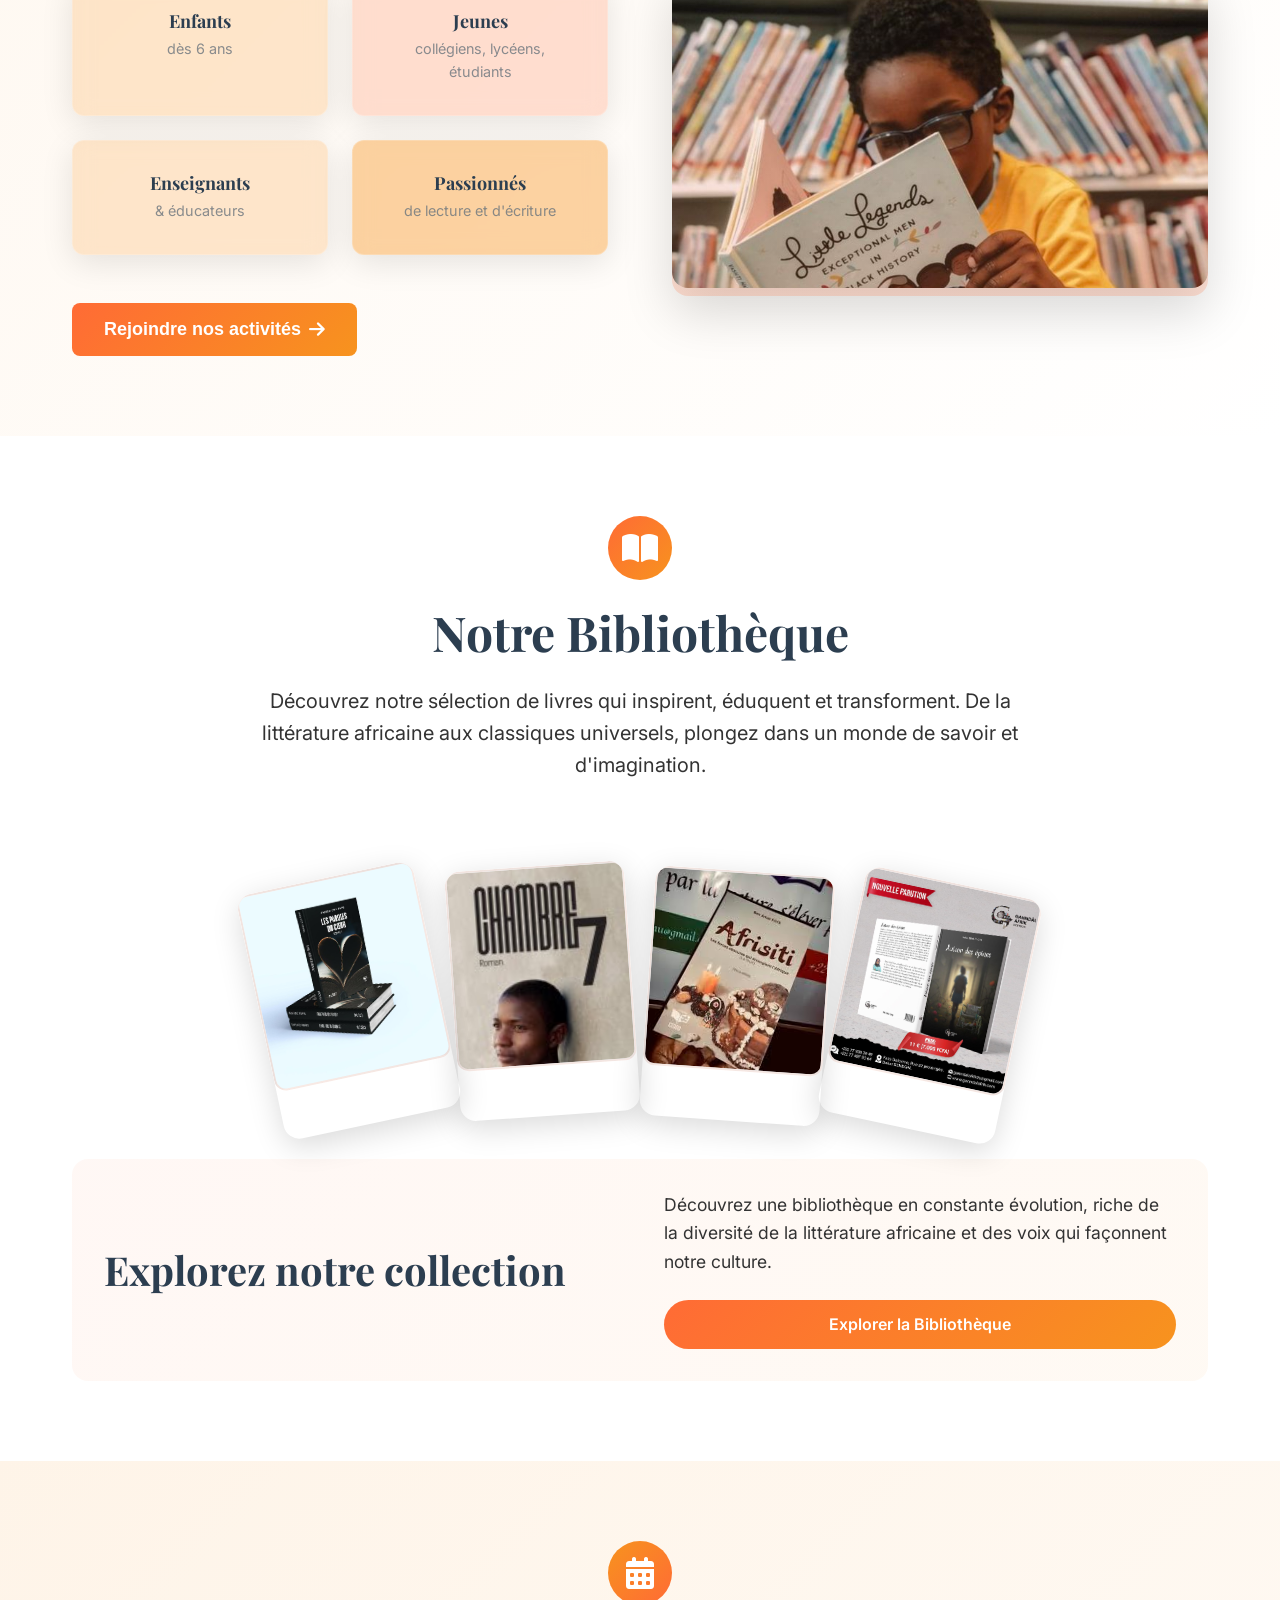
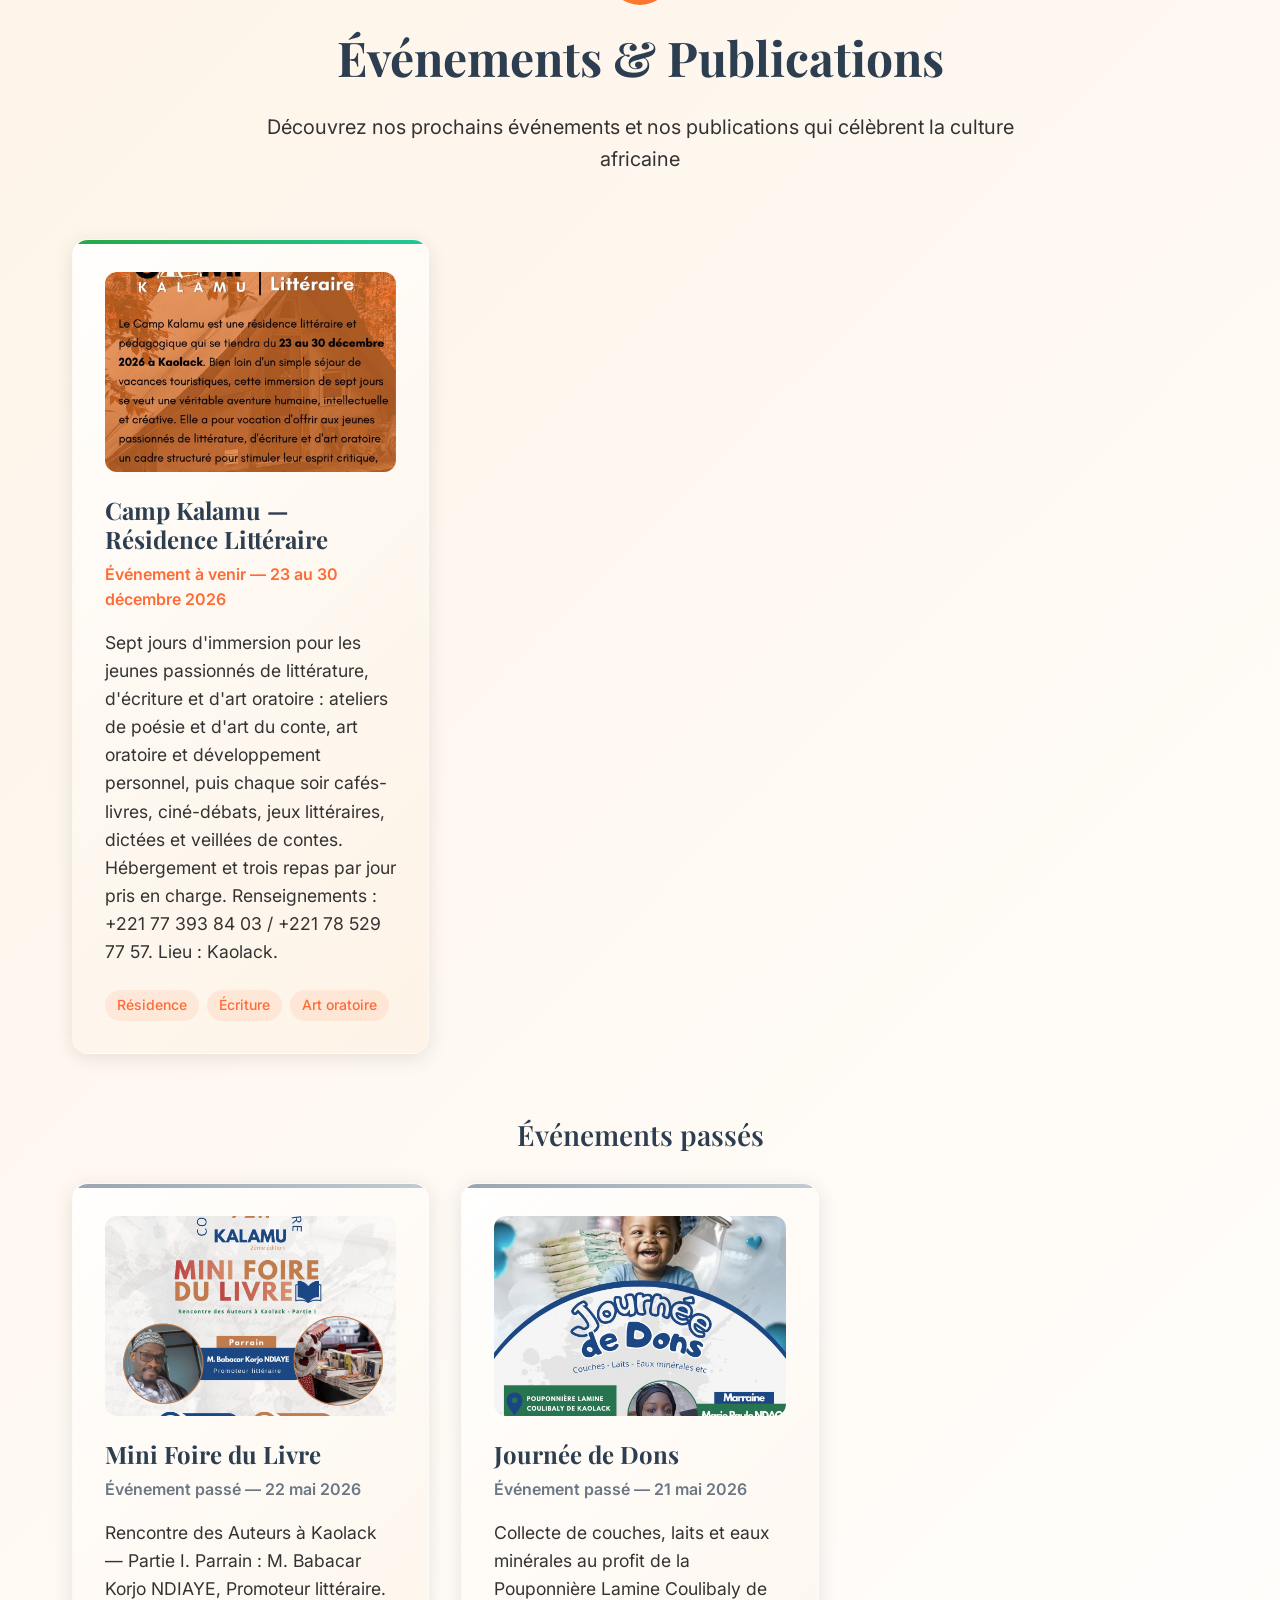
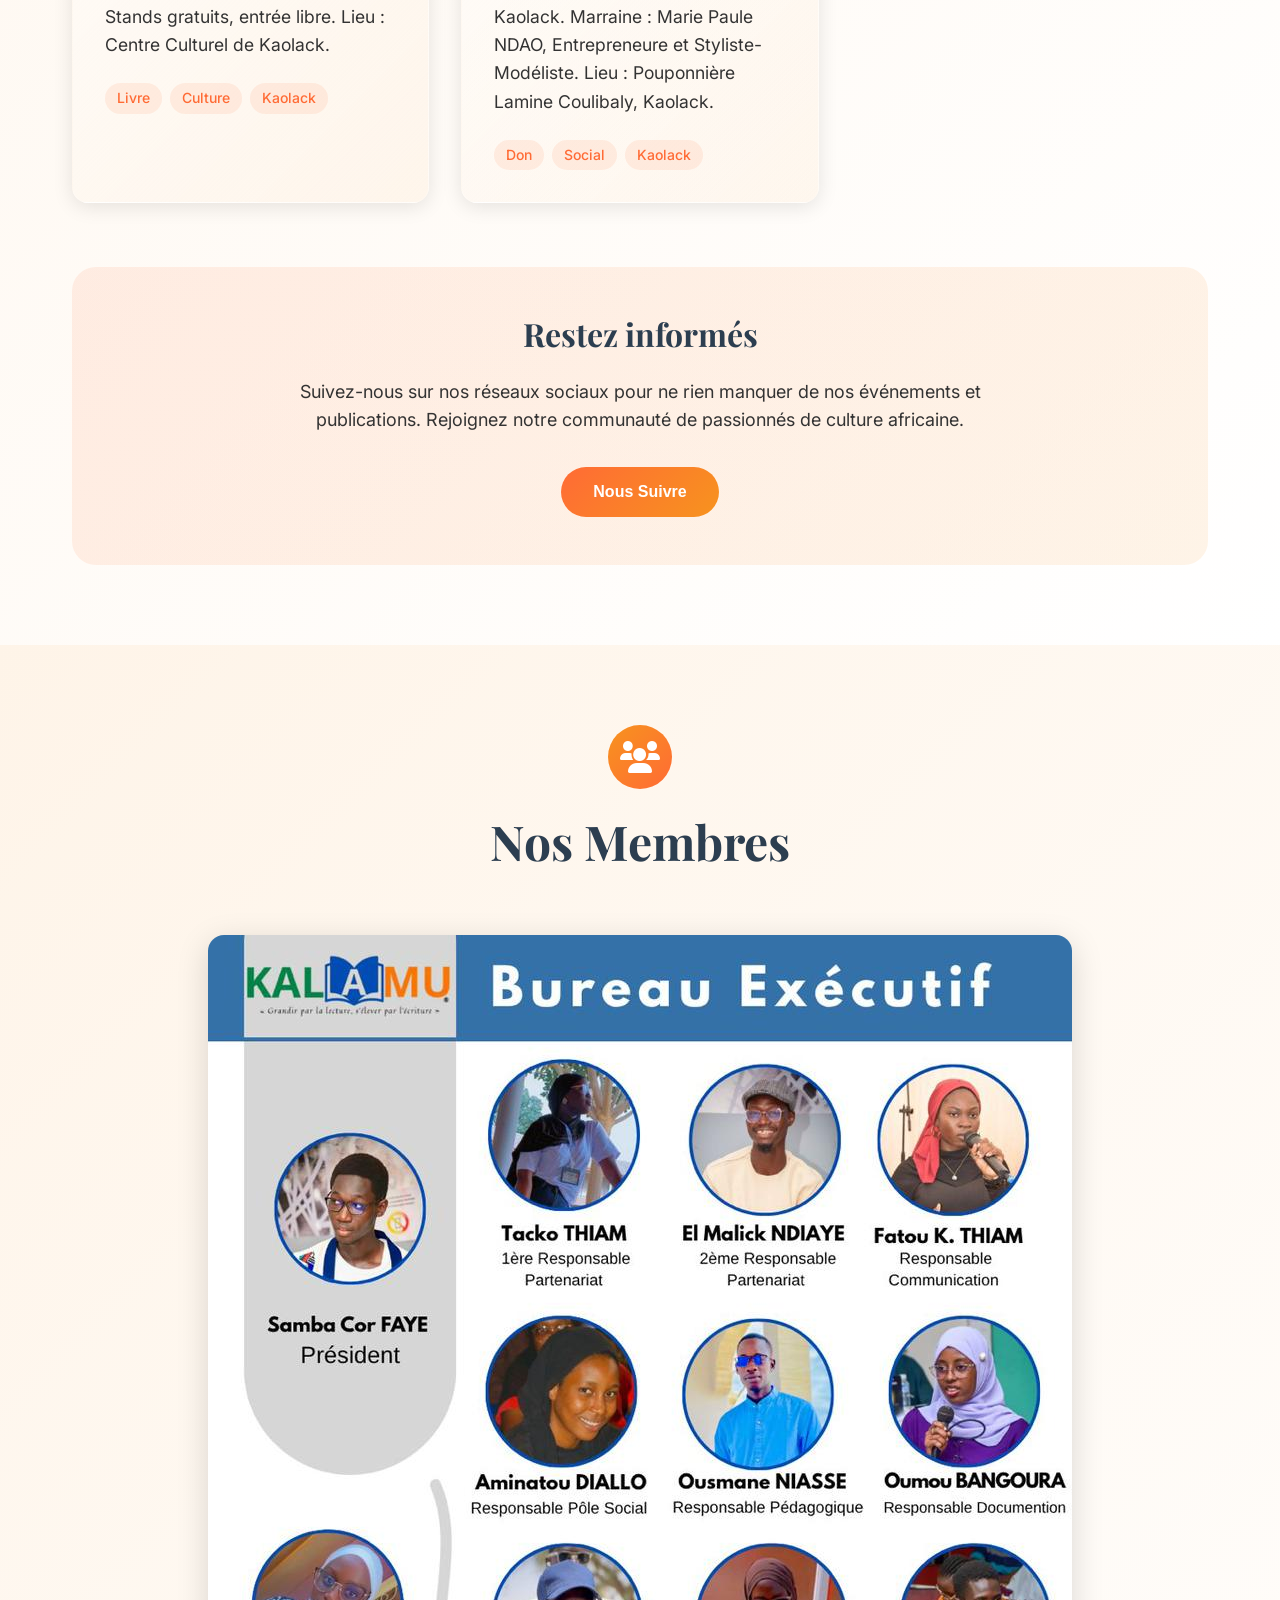
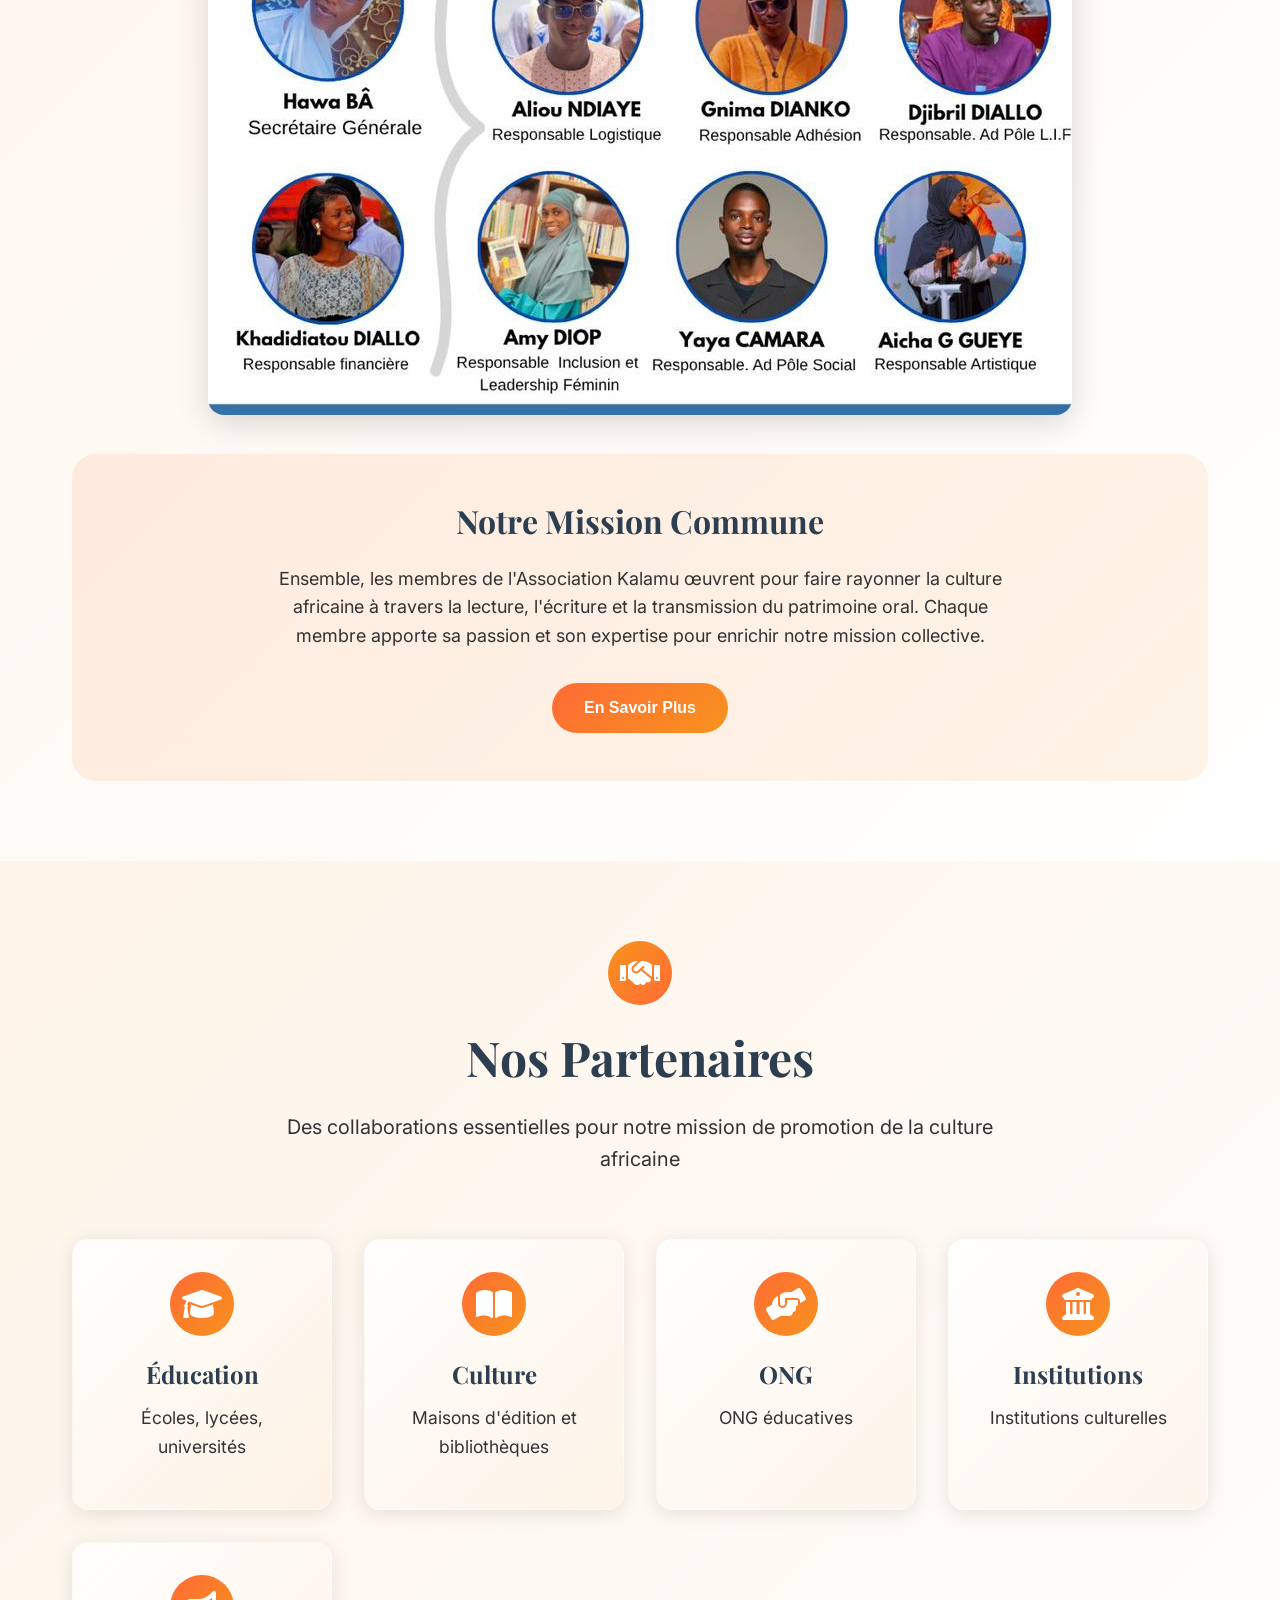
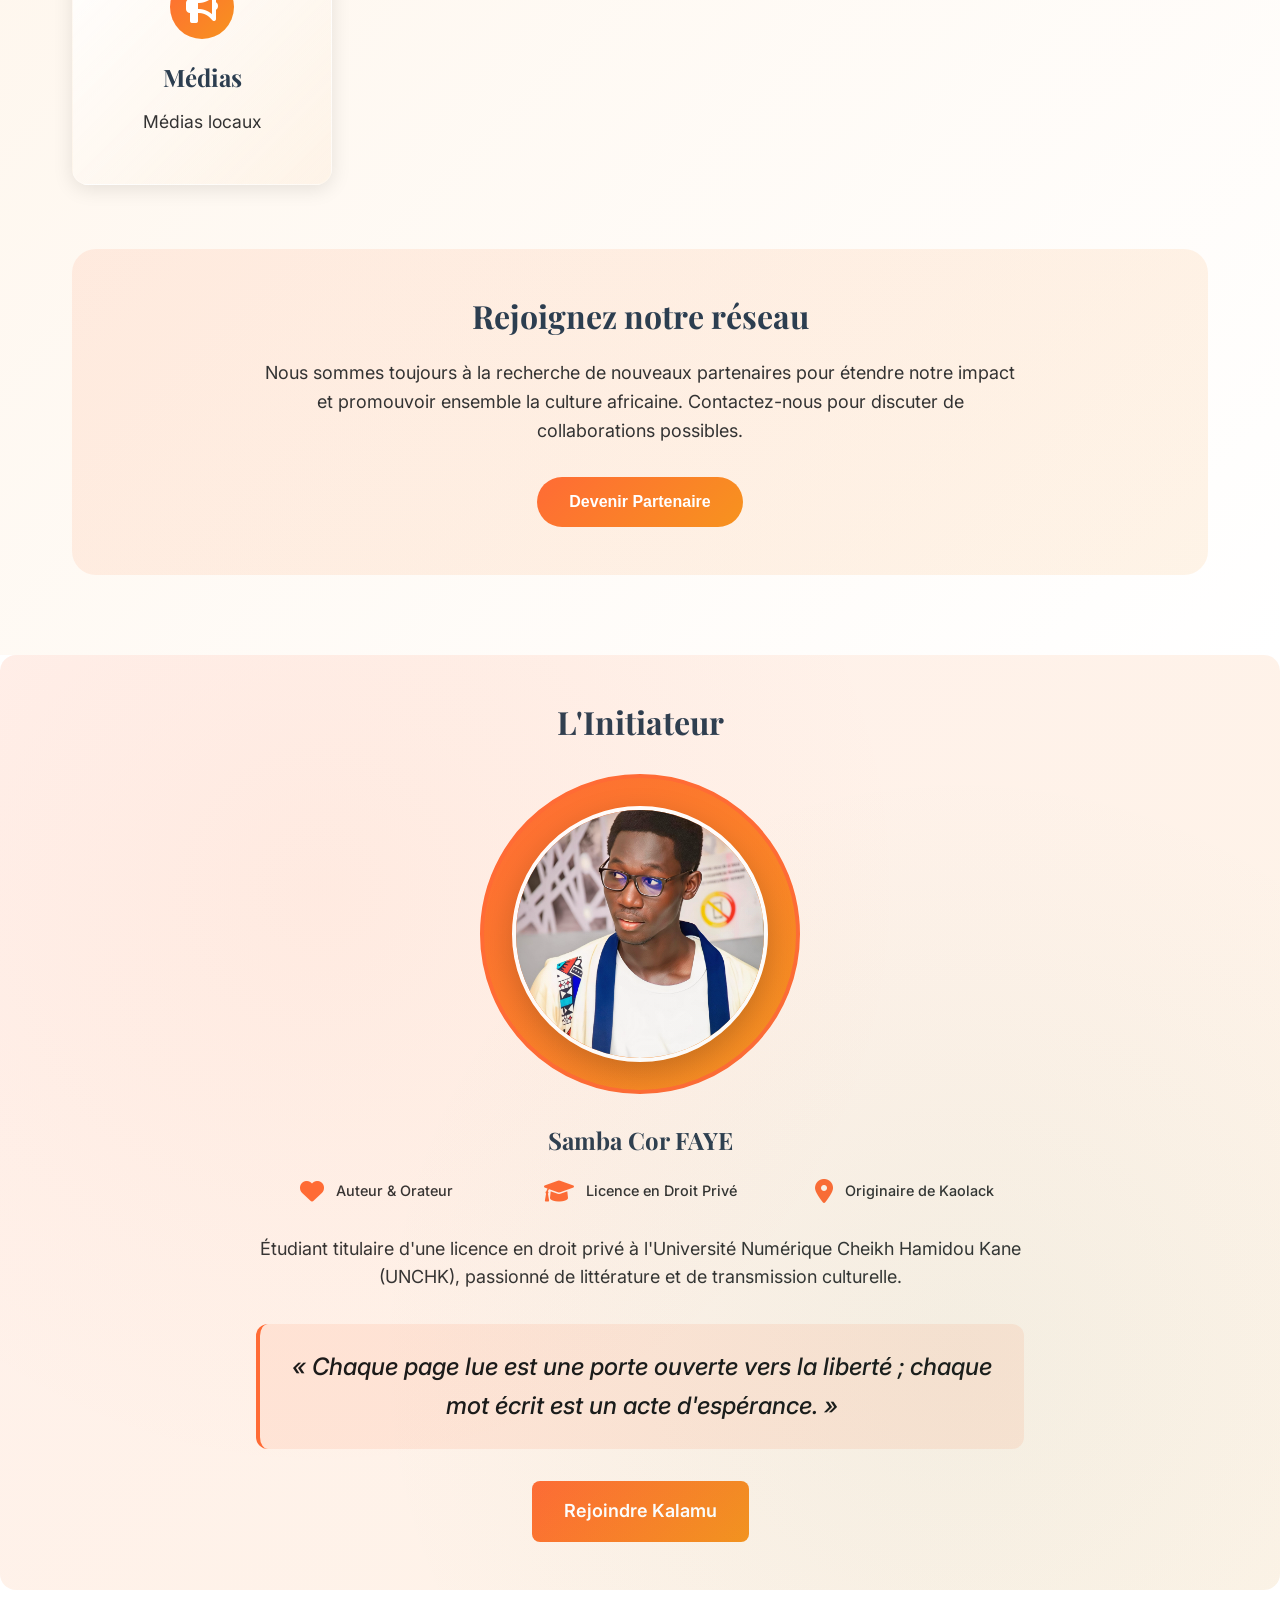
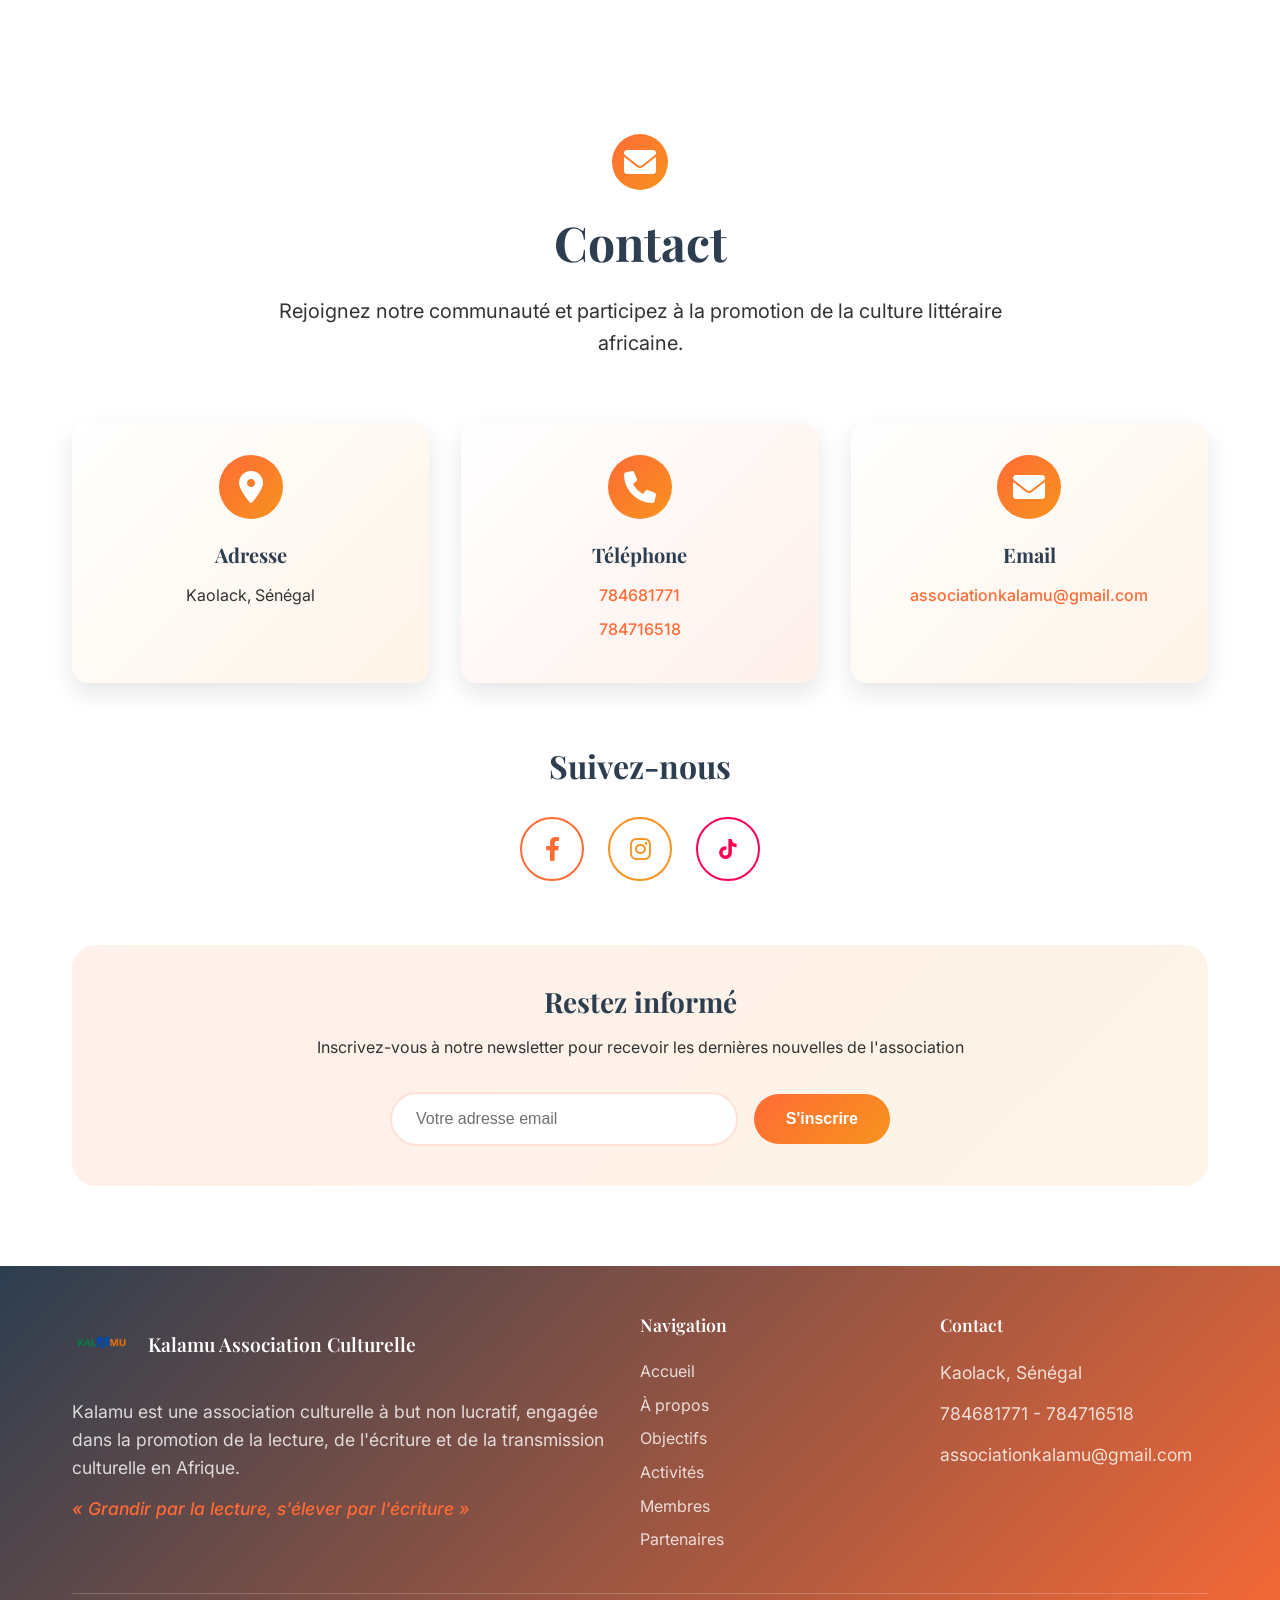
==== commit 4ec7c2b6: "Avis" ====
--- a/index.html
+++ b/index.html
@@ -137,10 +137,6 @@
 
                 <div class="kl-hero-text">
                     <h1 class="kl-hero-title">Grandir par la lecture, <span>s'élever par l'écriture</span></h1>
-                    <p class="kl-hero-desc">
-                        Kalamu est une association culturelle à but non lucratif, engagée dans la promotion
-                        de la lecture, de l'écriture et de la transmission culturelle en Afrique.
-                    </p>
                 </div>
 
                 <a href="#a-propos" class="kl-scroll-btn" aria-label="Découvrir la suite">
@@ -153,8 +149,8 @@
                     <p>Concours d'écriture, foires du livre, dons et bibliothèque numérique : Kalamu rapproche les jeunes des livres.</p>
                     <div class="kl-card-intro-foot">
                         <div class="kl-stat">
-                            <strong id="hero-nb-livres">15</strong>
-                            <span>livres à découvrir</span>
+                            <strong id="hero-nb-livres">200+</strong>
+                            <span id="hero-nb-livres-texte">livres dans notre Bibliothèque Nomade</span>
                         </div>
                         <div class="kl-avatars" id="hero-avatars" aria-hidden="true"></div>
                         <a href="#a-propos" class="kl-round-btn" aria-label="Découvrir notre mission"><i class="fas fa-arrow-right" aria-hidden="true"></i></a>
@@ -187,187 +183,131 @@
 
         
 
-        <section id="a-propos" class="about-section">
-            <div class="container">
-                <!-- Section Header -->
-                <div class="about-header">
-                    <div class="about-icon">
-                        <i class="fas fa-feather-alt"></i>
-                    </div>
-                    <h2>À propos de Kalamu</h2>
-                    <p>Découvrez l'histoire et la mission de notre association culturelle dédiée à la promotion de la lecture et de l'écriture en Afrique.</p>
-                </div>
-                
-                <!-- Why Kalamu -->
-                <div class="why-kalamu-section">
-                    <div class="why-kalamu-content">
-                            <h3>Pourquoi « Kalamu » ?</h3>
-                        <div class="why-kalamu-text">
-                            <p>Kalamu signifie <span class="highlight">plume</span> en swahili et en arabe. Elle symbolise le savoir, la mémoire et la transmission spirituelle.</p>
-                            <p>Comme une plume qui s'élève dans le vent, nos actions portent les voix et les histoires de l'Afrique vers de nouveaux horizons, créant des ponts entre les générations et les cultures.</p>
-                        </div>
-                    </div>
-                    <div class="writing-scene">
-                        <img src="writing-scene.png" alt="Scène d'écriture africaine traditionnelle">
-                        <div class="image-overlay"></div>
-                    </div>
-                </div>
-
-                <!-- Vision and Mission -->
-                <div class="vision-mission-grid">
-                    <!-- Vision -->
-                    <div class="vision-card">
-                        <div class="card-header">
-                        <div class="card-icon">
-                            <i class="fas fa-eye"></i>
-                        </div>
-                        <h3>Notre Vision</h3>
-                        </div>
-                        <p>Une société où chaque enfant et adulte a accès au livre et où l'écrit perpétue les trésors de l'oralité africaine.</p>
-                    </div>
-
-                    <!-- Mission -->
-                    <div class="mission-card">
-                        <div class="card-header">
-                        <div class="card-icon">
-                            <i class="fas fa-bullseye"></i>
-                        </div>
-                        <h3>Notre Mission</h3>
-                        </div>
-                        <ul class="mission-list">
-                            <li><i class="fas fa-heart"></i> Promouvoir la lecture pour tous</li>
-                            <li><i class="fas fa-heart"></i> Encourager l'écriture créative</li>
-                            <li><i class="fas fa-heart"></i> Valoriser le patrimoine oral africain</li>
-                            <li><i class="fas fa-heart"></i> Organiser des événements culturels</li>
-                            <li><i class="fas fa-heart"></i> Soutenir les auteurs africains émergents</li>
-                    </ul>
-                    </div>
-                </div>
-
-                <!-- Quote -->
-                <div class="about-quote">
-                    <blockquote>« Chaque page lue est une porte ouverte vers la liberté ; chaque mot écrit est un acte d'espérance. »</blockquote>
-                    <p class="quote-author">— Association Kalamu</p>
-                </div>
-            </div>
-        </section>
-
-        <section id="objectifs" class="objectives-section">
-            <div class="container">
-                <!-- Section Header -->
-                <div class="objectives-header">
-                    <div class="objectives-icon">
-                        <i class="fas fa-book-open"></i>
-                    </div>
-                    <h2>Nos Objectifs</h2>
-                    <p>Des ambitions concrètes pour transformer l'accès à la lecture et à l'écriture en Afrique.</p>
-                </div>
-                
-                <!-- Objectives Grid (Desktop) -->
-                <div class="objectives-grid">
-                    <div class="objective-card">
-                        <div class="objective-icon">
-                            <i class="fas fa-graduation-cap"></i>
-                        </div>
-                        <h3>Clubs de lecture</h3>
-                        <p>Créer des clubs de lecture dans écoles, lycées et universités pour encourager la passion de la lecture chez les jeunes.</p>
-                    </div>
-                    
-                    <div class="objective-card">
-                        <div class="objective-icon">
-                            <i class="fas fa-calendar-alt"></i>
-                        </div>
-                        <h3>Festival Kalamu</h3>
-                        <p>Organiser le Festival Kalamu annuel du livre et de la lecture, un événement majeur de la culture littéraire africaine.</p>
-                    </div>
-                    
-                    <div class="objective-card">
-                        <div class="objective-icon">
-                            <i class="fas fa-truck"></i>
-                        </div>
-                        <h3>Kalamu Mobile</h3>
-                        <p>Déployer une bibliothèque mobile « Kalamu Mobile » pour apporter les livres dans les zones les plus reculées.</p>
-                    </div>
-                    
-                    <div class="objective-card">
-                        <div class="objective-icon">
-                            <i class="fas fa-book-open"></i>
-                        </div>
-                        <h3>Contes africains</h3>
-                        <p>Lancer une collection de contes africains écrits par des enfants et jeunes, valorisant leur créativité.</p>
-                    </div>
-                    
-                    <div class="objective-card">
-                        <div class="objective-icon">
-                            <i class="fas fa-users"></i>
-                        </div>
-                        <h3>Ambassadeurs</h3>
-                        <p>Former des ambassadeurs de la lecture qui porteront notre mission dans toute l'Afrique de l'Ouest.</p>
-                    </div>
-                </div>
-
-                <!-- Objectives Carousel (Mobile) -->
-                <div class="objectives-carousel">
-                    <div class="objectives-track">
-                        <div class="objective-card">
-                            <div class="objective-icon">
-                                <i class="fas fa-graduation-cap"></i>
-                            </div>
-                            <h3>Clubs de lecture</h3>
-                            <p>Créer des clubs de lecture dans écoles, lycées et universités pour encourager la passion de la lecture chez les jeunes.</p>
-                        </div>
-                        
-                        <div class="objective-card">
-                            <div class="objective-icon">
-                                <i class="fas fa-calendar-alt"></i>
-                            </div>
-                            <h3>Festival Kalamu</h3>
-                            <p>Organiser le Festival Kalamu annuel du livre et de la lecture, un événement majeur de la culture littéraire africaine.</p>
-                        </div>
-                        
-                        <div class="objective-card">
-                            <div class="objective-icon">
-                                <i class="fas fa-truck"></i>
-                            </div>
-                            <h3>Kalamu Mobile</h3>
-                            <p>Déployer une bibliothèque mobile « Kalamu Mobile » pour apporter les livres dans les zones les plus reculées.</p>
-                        </div>
-                        
-                        <div class="objective-card">
-                            <div class="objective-icon">
-                                <i class="fas fa-book-open"></i>
-                            </div>
-                            <h3>Contes africains</h3>
-                            <p>Lancer une collection de contes africains écrits par des enfants et jeunes, valorisant leur créativité.</p>
-                        </div>
-                        
-                        <div class="objective-card">
-                            <div class="objective-icon">
-                                <i class="fas fa-users"></i>
-                            </div>
-                            <h3>Ambassadeurs</h3>
-                            <p>Former des ambassadeurs de la lecture qui porteront notre mission dans toute l'Afrique de l'Ouest.</p>
-                        </div>
-                    </div>
-
-                    <!-- Carousel Controls -->
-                    <div class="objectives-carousel-controls">
-                        <button class="objectives-carousel-btn prev-btn" onclick="moveObjectivesCarousel(-1)" title="Objectif précédent" aria-label="Objectif précédent">
-                            <i class="fas fa-chevron-left"></i>
-                        </button>
-                        <button class="objectives-carousel-btn next-btn" onclick="moveObjectivesCarousel(1)" title="Objectif suivant" aria-label="Objectif suivant">
-                            <i class="fas fa-chevron-right"></i>
-                        </button>
-                    </div>
-
-                    <!-- Carousel Dots -->
-                    <div class="objectives-carousel-dots">
-                        <span class="objectives-dot active" onclick="goToObjectivesSlide(1)"></span>
-                        <span class="objectives-dot" onclick="goToObjectivesSlide(2)"></span>
-                        <span class="objectives-dot" onclick="goToObjectivesSlide(3)"></span>
-                    </div>
-                </div>
-
+        <!-- À propos (styles : design.css). Les chiffres clés sont modifiables dans l'admin (Paramètres › Chiffres clés) -->
+        <section id="a-propos" class="kl-section kl-about">
+            <div class="kl-container">
+                <div class="kl-section-head">
+                    <span class="kl-eyebrow"><i class="fas fa-feather-alt" aria-hidden="true"></i> À propos</span>
+                    <h2 class="kl-section-title">Faire des mots un levier <span>d'émancipation</span></h2>
+                    <p class="kl-section-lead">Née à Kaolack le 15 mai 2025, Kalamu est une association littéraire à but non lucratif portée par une ambition simple et profonde : redonner à la jeunesse le goût de lire, le courage d'écrire et la force de dire.</p>
+                </div>
+
+                <div class="kl-bento">
+                    <article class="kl-tile kl-tile-identity">
+                        <span class="kl-tile-tag">Identité</span>
+                        <h3>« Kalamu », la parole</h3>
+                        <p>Le mot <strong>Kalamu</strong> nous vient de la langue arabe et signifie « parole ». Symbole de savoir, de transmission et de mémoire, la plume incarne l'essence de notre engagement : faire des mots un levier d'émancipation et de construction humaine.</p>
+                    </article>
+
+                    <figure class="kl-tile kl-tile-photo kl-tile-photo-main">
+                        <img src="images/apropos/cafe-livres.jpg" alt="Séance de Café Livres : des jeunes lisent et échangent assis sur des nattes" loading="lazy">
+                        <figcaption>Café Livres : lecture partagée sur les nattes</figcaption>
+                    </figure>
+
+                    <article class="kl-tile kl-tile-vision">
+                        <span class="kl-tile-tag">Vision</span>
+                        <h3>Bâtir une relève passionnée de littérature</h3>
+                        <p>Dans un espace libre, bienveillant et inclusif, nous offrons aux jeunes l'opportunité d'avoir une voix, d'écrire l'histoire autrement et de questionner le monde.</p>
+                    </article>
+
+                    <article class="kl-tile kl-tile-date">
+                        <span class="kl-tile-tag">Fondation</span>
+                        <p class="kl-date-big">15<span>.</span>05<span>.</span>2025</p>
+                        <p>Création de l'association, à Kaolack.</p>
+                    </article>
+
+                    <article class="kl-tile kl-tile-why">
+                        <span class="kl-tile-tag">Pourquoi Kalamu ?</span>
+                        <h3>Kaolack n'a pas à être le parent pauvre de la culture</h3>
+                        <p>Éloignement des structures, coût des transports, abonnements inaccessibles : à Kaolack, trouver un livre relevait trop souvent du parcours du combattant, pendant que les grands événements littéraires restaient concentrés dans la capitale.</p>
+                        <p>Kalamu est né du refus de cette fatalité : descendre dans les quartiers, aller à la rencontre des talents et offrir aux jeunes de l'intérieur du pays la même exposition et les mêmes chances que ceux de Dakar.</p>
+                    </article>
+
+                    <figure class="kl-tile kl-tile-photo kl-tile-photo-side">
+                        <img src="images/apropos/atelier-ecriture.jpg" alt="Atelier d'écriture en cercle dans une bibliothèque" loading="lazy">
+                        <figcaption>Atelier d'écriture</figcaption>
+                    </figure>
+                </div>
+
+                <!-- Mot du Président -->
+                <div class="kl-editorial">
+                    <img src="images/apropos/president-samba-cor-faye.jpg" alt="Samba Cor FAYE, président de Kalamu" class="kl-editorial-photo" loading="lazy">
+                    <div class="kl-editorial-body">
+                        <span class="kl-eyebrow"><i class="fas fa-quote-left" aria-hidden="true"></i> Le mot du Président</span>
+                        <blockquote>
+                            « À une époque où le numérique peut parfois déshumaniser, Kalamu se dresse comme un pont entre les cœurs et les esprits. Nous ne faisons pas que promouvoir des livres ; nous cultivons la pensée, la liberté et l'audace d'exister par les mots. »
+                        </blockquote>
+                        <p class="kl-editorial-author"><strong>Samba Cor FAYE</strong><span>Président — apprenti juriste, entrepreneur pédagogique et culturel, écrivain et orateur</span></p>
+                    </div>
+                </div>
+
+                <!-- Chiffres clés (data/chiffres.json) -->
+                <div class="kl-stats-block">
+                    <div class="kl-stats-head">
+                        <h3 id="chiffres-titre">Plus de 18 mois d'émancipation littéraire et citoyenne</h3>
+                        <p id="chiffres-periode">Mai 2025 – septembre 2026</p>
+                    </div>
+                    <div class="kl-stats-grid" id="chiffres-cles">
+                        <div class="kl-stat-item"><strong>200+</strong><span>livres dans notre Bibliothèque Nomade</span></div>
+                        <div class="kl-stat-item"><strong>236+</strong><span>bénéficiaires directs de nos activités</span></div>
+                        <div class="kl-stat-item"><strong>18+</strong><span>éditions de Café Livres</span></div>
+                        <div class="kl-stat-item"><strong>46+</strong><span>candidats au Concours annuel d'écriture</span></div>
+                        <div class="kl-stat-item"><strong>4</strong><span>livres en édition</span></div>
+                        <div class="kl-stat-item"><strong>4</strong><span>masterclass Prise de parole &amp; leadership</span></div>
+                        <div class="kl-stat-item"><strong>2</strong><span>éditions du festival 72H Kalamu</span></div>
+                        <div class="kl-stat-item"><strong>3</strong><span>grandes actions de solidarité</span></div>
+                    </div>
+                </div>
+            </div>
+        </section>
+
+        <!-- Objectifs (styles : design.css) -->
+        <section id="objectifs" class="kl-section kl-objectives">
+            <div class="kl-container">
+                <div class="kl-section-head">
+                    <span class="kl-eyebrow"><i class="fas fa-bullseye" aria-hidden="true"></i> Nos objectifs</span>
+                    <h2 class="kl-section-title">Lire, écrire, dire <span>et agir</span></h2>
+                    <p class="kl-section-lead">Six engagements guident chacune de nos activités, des Cafés Livres au Camp Kalamu.</p>
+                </div>
+
+                <div class="kl-obj-grid">
+                    <article class="kl-obj">
+                        <div class="kl-obj-top"><span class="kl-obj-icon"><i class="fas fa-book-reader" aria-hidden="true"></i></span><span class="kl-obj-num">01</span></div>
+                        <h3>Redonner le goût de lire</h3>
+                        <p>Rendre le livre accessible à tous, gratuitement pour nos membres, et faire de la lecture un moment de partage dès le plus jeune âge.</p>
+                        <ul class="kl-chips" aria-label="Programmes liés"><li>Bibliothèque Nomade</li><li>Café Livres</li><li>Léboon Lipoon</li></ul>
+                    </article>
+                    <article class="kl-obj">
+                        <div class="kl-obj-top"><span class="kl-obj-icon"><i class="fas fa-pen-nib" aria-hidden="true"></i></span><span class="kl-obj-num">02</span></div>
+                        <h3>Libérer la plume des jeunes</h3>
+                        <p>Accompagner les écrivains en herbe, de la poésie au slam, du théâtre au roman, jusqu'à la publication de leurs textes.</p>
+                        <ul class="kl-chips" aria-label="Programmes liés"><li>Ateliers d'écriture</li><li>Concours annuel</li><li>Camp Kalamu</li></ul>
+                    </article>
+                    <article class="kl-obj">
+                        <div class="kl-obj-top"><span class="kl-obj-icon"><i class="fas fa-microphone-alt" aria-hidden="true"></i></span><span class="kl-obj-num">03</span></div>
+                        <h3>Donner la force de dire</h3>
+                        <p>Former à la prise de parole, au débat et au leadership, avec une attention particulière à la voix des jeunes filles.</p>
+                        <ul class="kl-chips" aria-label="Programmes liés"><li>Masterclass Prise de parole</li><li>Débat'ELLES</li><li>Ndadjé Ak'</li></ul>
+                    </article>
+                    <article class="kl-obj">
+                        <div class="kl-obj-top"><span class="kl-obj-icon"><i class="fas fa-language" aria-hidden="true"></i></span><span class="kl-obj-num">04</span></div>
+                        <h3>Valoriser nos langues et l'oralité</h3>
+                        <p>Faire vivre le wolof, les contes et notre patrimoine linguistique auprès de tous les publics.</p>
+                        <ul class="kl-chips" aria-label="Programmes liés"><li>Kalamy Kocc</li><li>KalamuDico</li><li>Chasses aux Mots</li></ul>
+                    </article>
+                    <article class="kl-obj">
+                        <div class="kl-obj-top"><span class="kl-obj-icon"><i class="fas fa-map-marker-alt" aria-hidden="true"></i></span><span class="kl-obj-num">05</span></div>
+                        <h3>Faire rayonner Kaolack</h3>
+                        <p>Offrir aux jeunes de l'intérieur du pays la même exposition et les mêmes opportunités culturelles que ceux de la capitale.</p>
+                        <ul class="kl-chips" aria-label="Programmes liés"><li>72H Kalamu</li><li>Foire du livre</li><li>Ciné N' Book</li></ul>
+                    </article>
+                    <article class="kl-obj">
+                        <div class="kl-obj-top"><span class="kl-obj-icon"><i class="fas fa-hands-helping" aria-hidden="true"></i></span><span class="kl-obj-num">06</span></div>
+                        <h3>Agir pour la communauté et la planète</h3>
+                        <p>Soutenir les élèves démunis, multiplier les dons et sensibiliser au développement durable dans les écoles.</p>
+                        <ul class="kl-chips" aria-label="Programmes liés"><li>1 Élève, 1 Sac</li><li>Kalamu Eco-Plume</li><li>Café Vert</li></ul>
+                    </article>
+                </div>
             </div>
         </section>
 
--- a/design.css
+++ b/design.css
@@ -322,15 +322,6 @@
     color: rgba(255, 255, 255, 0.72);
 }
 
-.kl-hero-desc {
-    max-width: 340px;
-    margin: 2.25rem 0 0 6.5rem;
-    text-align: left;
-    font-size: 1rem;
-    line-height: 1.6;
-    color: rgba(255, 255, 255, 0.92);
-    text-shadow: 0 1px 12px rgba(0, 0, 0, 0.35);
-}
 
 /* Barre verticale (réseaux sociaux) */
 .kl-rail {
@@ -672,9 +663,6 @@
         padding: 0 0.8rem;
     }
 
-    .kl-hero-desc {
-        margin-left: 5.5rem;
-    }
 }
 
 /* ------------------------------------------------------------------ Mobiles et petites tablettes */
@@ -728,12 +716,6 @@
         padding: 7.5rem 1.25rem 0;
     }
 
-    .kl-hero-desc {
-        max-width: 34rem;
-        margin: 1.5rem auto 0;
-        text-align: center;
-        font-size: 0.98rem;
-    }
 
     .kl-scroll-btn {
         position: relative;
@@ -832,7 +814,9 @@
 }
 
 .kl-stat span {
-    white-space: nowrap;
+    display: block;
+    max-width: 15ch;
+    line-height: 1.3;
 }
 
 /* Écrans étroits ou peu hauts : la barre verticale chevaucherait les cartes */
@@ -841,7 +825,499 @@
         display: none;
     }
 
-    .kl-hero-desc {
-        margin-left: 3rem;
-    }
-}
+}
+
+/* ==========================================================================
+   Sections À propos et Objectifs
+   ========================================================================== */
+.kl-section {
+    padding: 7rem 0;
+    font-family: var(--kl-font);
+}
+
+.kl-container {
+    max-width: 1240px;
+    margin: 0 auto;
+    padding: 0 1.5rem;
+}
+
+.kl-section-head {
+    max-width: 760px;
+    margin: 0 auto 3.5rem;
+    text-align: center;
+}
+
+.kl-eyebrow {
+    display: inline-flex;
+    align-items: center;
+    gap: 0.5rem;
+    padding: 0.45rem 1rem;
+    border-radius: 999px;
+    background: rgba(255, 107, 53, 0.1);
+    color: #d4521f;
+    font-family: var(--kl-font);
+    font-size: 0.8rem;
+    font-weight: 600;
+    letter-spacing: 0.06em;
+    text-transform: uppercase;
+}
+
+.kl-section-title {
+    margin: 1.25rem 0 1rem;
+    font-family: var(--kl-font);
+    font-size: clamp(2.2rem, 4.6vw, 3.75rem);
+    font-weight: 300;
+    line-height: 1.05;
+    letter-spacing: -0.03em;
+    color: var(--kl-ink);
+}
+
+.kl-section-title span {
+    font-weight: 500;
+    background: linear-gradient(90deg, var(--kl-orange), var(--kl-orange-2));
+    -webkit-background-clip: text;
+    background-clip: text;
+    color: transparent;
+}
+
+.kl-section-lead {
+    margin: 0 auto;
+    font-size: 1.1rem;
+    line-height: 1.7;
+    color: var(--kl-ink-soft);
+}
+
+/* ------------------------------------------------------------------ Bento (À propos) */
+.kl-bento {
+    display: grid;
+    grid-template-columns: repeat(4, 1fr);
+    grid-template-areas:
+        "identity identity photo photo"
+        "vision   date     photo photo"
+        "why      why      why   side";
+    gap: 1.25rem;
+}
+
+.kl-tile {
+    position: relative;
+    margin: 0;
+    padding: 2rem;
+    border-radius: 28px;
+    background: #fff;
+    border: 1px solid rgba(31, 42, 55, 0.06);
+    box-shadow: 0 10px 30px rgba(31, 42, 55, 0.06);
+    overflow: hidden;
+}
+
+.kl-tile h3 {
+    margin: 0.9rem 0 0.75rem;
+    font-family: var(--kl-font);
+    font-size: 1.6rem;
+    font-weight: 500;
+    line-height: 1.2;
+    letter-spacing: -0.02em;
+    color: inherit;
+}
+
+.kl-tile p {
+    margin: 0 0 0.75rem;
+    font-size: 1rem;
+    line-height: 1.65;
+    color: inherit;
+    opacity: 0.85;
+}
+
+.kl-tile p:last-child {
+    margin-bottom: 0;
+}
+
+.kl-tile-tag {
+    display: inline-block;
+    padding: 0.3rem 0.8rem;
+    border-radius: 999px;
+    background: rgba(31, 42, 55, 0.06);
+    font-size: 0.75rem;
+    font-weight: 600;
+    letter-spacing: 0.05em;
+    text-transform: uppercase;
+}
+
+.kl-tile-identity {
+    grid-area: identity;
+    background: var(--kl-ink);
+    color: #fff;
+}
+
+.kl-tile-identity .kl-tile-tag {
+    background: rgba(255, 255, 255, 0.12);
+    color: var(--kl-orange-2);
+}
+
+.kl-tile-identity strong {
+    color: var(--kl-orange-2);
+    font-weight: 600;
+}
+
+.kl-tile-vision {
+    grid-area: vision;
+    background: linear-gradient(145deg, var(--kl-orange), var(--kl-orange-2));
+    color: #fff;
+}
+
+.kl-tile-vision .kl-tile-tag {
+    background: rgba(255, 255, 255, 0.22);
+}
+
+.kl-tile-vision h3 {
+    font-size: 1.35rem;
+}
+
+.kl-tile-date {
+    grid-area: date;
+    display: flex;
+    flex-direction: column;
+    justify-content: space-between;
+    color: var(--kl-ink);
+}
+
+.kl-date-big {
+    margin: 1rem 0 0.5rem !important;
+    font-size: clamp(2.2rem, 3.4vw, 3rem) !important;
+    font-weight: 300;
+    line-height: 1 !important;
+    letter-spacing: -0.04em;
+    opacity: 1 !important;
+}
+
+.kl-date-big span {
+    color: var(--kl-orange);
+}
+
+.kl-tile-why {
+    grid-area: why;
+    color: var(--kl-ink);
+    background: #fff7f1;
+}
+
+.kl-tile-why h3 {
+    max-width: 30ch;
+}
+
+.kl-tile-photo {
+    padding: 0;
+    min-height: 220px;
+}
+
+.kl-tile-photo img {
+    position: absolute;
+    inset: 0;
+    width: 100%;
+    height: 100%;
+    object-fit: cover;
+    transition: transform 0.6s ease;
+}
+
+.kl-tile-photo:hover img {
+    transform: scale(1.04);
+}
+
+.kl-tile-photo figcaption {
+    position: absolute;
+    left: 1rem;
+    bottom: 1rem;
+    padding: 0.55rem 1rem;
+    border-radius: 999px;
+    background: var(--kl-glass-strong);
+    -webkit-backdrop-filter: blur(12px);
+    backdrop-filter: blur(12px);
+    color: var(--kl-ink);
+    font-size: 0.85rem;
+    font-weight: 500;
+}
+
+.kl-tile-photo-main {
+    grid-area: photo;
+}
+
+.kl-tile-photo-side {
+    grid-area: side;
+}
+
+/* ------------------------------------------------------------------ Mot du Président */
+.kl-editorial {
+    display: grid;
+    grid-template-columns: minmax(220px, 320px) 1fr;
+    gap: 3rem;
+    align-items: center;
+    margin-top: 5rem;
+    padding: 2rem;
+    border-radius: 36px;
+    background: #fff;
+    border: 1px solid rgba(31, 42, 55, 0.06);
+    box-shadow: 0 10px 30px rgba(31, 42, 55, 0.06);
+}
+
+.kl-editorial-photo {
+    width: 100%;
+    aspect-ratio: 4 / 5;
+    object-fit: cover;
+    object-position: center 20%;
+    border-radius: 26px;
+}
+
+.kl-editorial blockquote {
+    margin: 1.25rem 0 1.5rem;
+    padding: 0;
+    border: 0;
+    font-family: var(--kl-font);
+    font-size: clamp(1.35rem, 2.3vw, 1.9rem);
+    font-weight: 300;
+    font-style: normal;
+    line-height: 1.4;
+    letter-spacing: -0.01em;
+    color: var(--kl-ink);
+}
+
+.kl-editorial-author {
+    display: flex;
+    flex-direction: column;
+    gap: 0.2rem;
+    margin: 0;
+    color: var(--kl-ink-soft);
+    font-size: 0.95rem;
+}
+
+.kl-editorial-author strong {
+    color: var(--kl-ink);
+    font-size: 1.1rem;
+    font-weight: 600;
+}
+
+/* ------------------------------------------------------------------ Chiffres clés */
+.kl-stats-block {
+    margin-top: 1.25rem;
+    padding: 3rem;
+    border-radius: 36px;
+    background: var(--kl-ink);
+    color: #fff;
+}
+
+.kl-stats-head {
+    display: flex;
+    flex-wrap: wrap;
+    align-items: baseline;
+    justify-content: space-between;
+    gap: 0.5rem 2rem;
+    margin-bottom: 2.25rem;
+}
+
+.kl-stats-head h3 {
+    margin: 0;
+    font-family: var(--kl-font);
+    font-size: 1.6rem;
+    font-weight: 400;
+    color: #fff;
+}
+
+.kl-stats-head p {
+    margin: 0;
+    color: rgba(255, 255, 255, 0.6);
+    font-size: 0.95rem;
+}
+
+.kl-stats-grid {
+    display: grid;
+    grid-template-columns: repeat(4, 1fr);
+    gap: 1px;
+    border-radius: 22px;
+    overflow: hidden;
+    background: rgba(255, 255, 255, 0.08);
+}
+
+.kl-stat-item {
+    display: flex;
+    flex-direction: column;
+    gap: 0.5rem;
+    padding: 1.6rem 1.5rem;
+    background: var(--kl-ink);
+}
+
+.kl-stat-item strong {
+    font-size: clamp(2.2rem, 3.4vw, 3rem);
+    font-weight: 500;
+    line-height: 1;
+    letter-spacing: -0.03em;
+    background: linear-gradient(90deg, var(--kl-orange), var(--kl-orange-2));
+    -webkit-background-clip: text;
+    background-clip: text;
+    color: transparent;
+}
+
+.kl-stat-item span {
+    font-size: 0.92rem;
+    line-height: 1.45;
+    color: rgba(255, 255, 255, 0.78);
+}
+
+/* ------------------------------------------------------------------ Objectifs */
+.kl-objectives {
+    background: linear-gradient(180deg, transparent, #fff4ec 30%, #fff4ec 70%, transparent);
+}
+
+.kl-obj-grid {
+    display: grid;
+    grid-template-columns: repeat(3, 1fr);
+    gap: 1.25rem;
+}
+
+.kl-obj {
+    display: flex;
+    flex-direction: column;
+    padding: 1.9rem;
+    border-radius: 28px;
+    background: #fff;
+    border: 1px solid rgba(31, 42, 55, 0.06);
+    box-shadow: 0 10px 30px rgba(31, 42, 55, 0.06);
+    transition: transform 0.25s ease, box-shadow 0.25s ease;
+}
+
+.kl-obj:hover {
+    transform: translateY(-4px);
+    box-shadow: 0 18px 40px rgba(255, 107, 53, 0.15);
+}
+
+.kl-obj-top {
+    display: flex;
+    align-items: center;
+    justify-content: space-between;
+    margin-bottom: 1.5rem;
+}
+
+.kl-obj-icon {
+    display: flex;
+    align-items: center;
+    justify-content: center;
+    width: 52px;
+    height: 52px;
+    border-radius: 16px;
+    background: linear-gradient(135deg, var(--kl-orange), var(--kl-orange-2));
+    color: #fff;
+    font-size: 1.2rem;
+    box-shadow: 0 8px 18px rgba(255, 107, 53, 0.3);
+}
+
+.kl-obj-num {
+    font-size: 2.2rem;
+    font-weight: 300;
+    letter-spacing: -0.04em;
+    color: rgba(31, 42, 55, 0.15);
+}
+
+.kl-obj h3 {
+    margin: 0 0 0.6rem;
+    font-family: var(--kl-font);
+    font-size: 1.3rem;
+    font-weight: 600;
+    color: var(--kl-ink);
+}
+
+.kl-obj p {
+    flex: 1;
+    margin: 0 0 1.25rem;
+    font-size: 0.98rem;
+    line-height: 1.6;
+    color: var(--kl-ink-soft);
+}
+
+.kl-chips {
+    display: flex;
+    flex-wrap: wrap;
+    gap: 0.4rem;
+    margin: 0;
+    padding: 1rem 0 0;
+    border-top: 1px solid rgba(31, 42, 55, 0.07);
+    list-style: none;
+}
+
+.kl-chips li {
+    padding: 0.35rem 0.75rem;
+    border-radius: 999px;
+    background: rgba(255, 107, 53, 0.08);
+    color: #c2481a;
+    font-size: 0.8rem;
+    font-weight: 500;
+}
+
+/* ------------------------------------------------------------------ Responsive */
+@media (max-width: 1024px) {
+    .kl-bento {
+        grid-template-columns: repeat(2, 1fr);
+        grid-template-areas:
+            "identity identity"
+            "photo    photo"
+            "vision   date"
+            "why      why"
+            "side     side";
+    }
+
+    .kl-tile-photo-main {
+        min-height: 340px;
+    }
+
+    .kl-stats-grid {
+        grid-template-columns: repeat(2, 1fr);
+    }
+
+    .kl-obj-grid {
+        grid-template-columns: repeat(2, 1fr);
+    }
+}
+
+@media (max-width: 640px) {
+    .kl-section {
+        padding: 4.5rem 0;
+    }
+
+    .kl-bento {
+        grid-template-columns: 1fr;
+        grid-template-areas: "identity" "photo" "vision" "date" "why" "side";
+    }
+
+    .kl-tile {
+        padding: 1.6rem;
+        border-radius: 24px;
+    }
+
+    .kl-tile h3 {
+        font-size: 1.35rem;
+    }
+
+    .kl-tile-photo-main {
+        min-height: 260px;
+    }
+
+    .kl-editorial {
+        grid-template-columns: 1fr;
+        gap: 1.5rem;
+        margin-top: 3rem;
+        padding: 1.25rem;
+        border-radius: 28px;
+    }
+
+    .kl-editorial-photo {
+        aspect-ratio: 1 / 1;
+    }
+
+    .kl-stats-block {
+        padding: 1.75rem 1.25rem;
+        border-radius: 28px;
+    }
+
+    .kl-stat-item {
+        padding: 1.25rem 1rem;
+    }
+
+    .kl-obj-grid {
+        grid-template-columns: 1fr;
+    }
+}
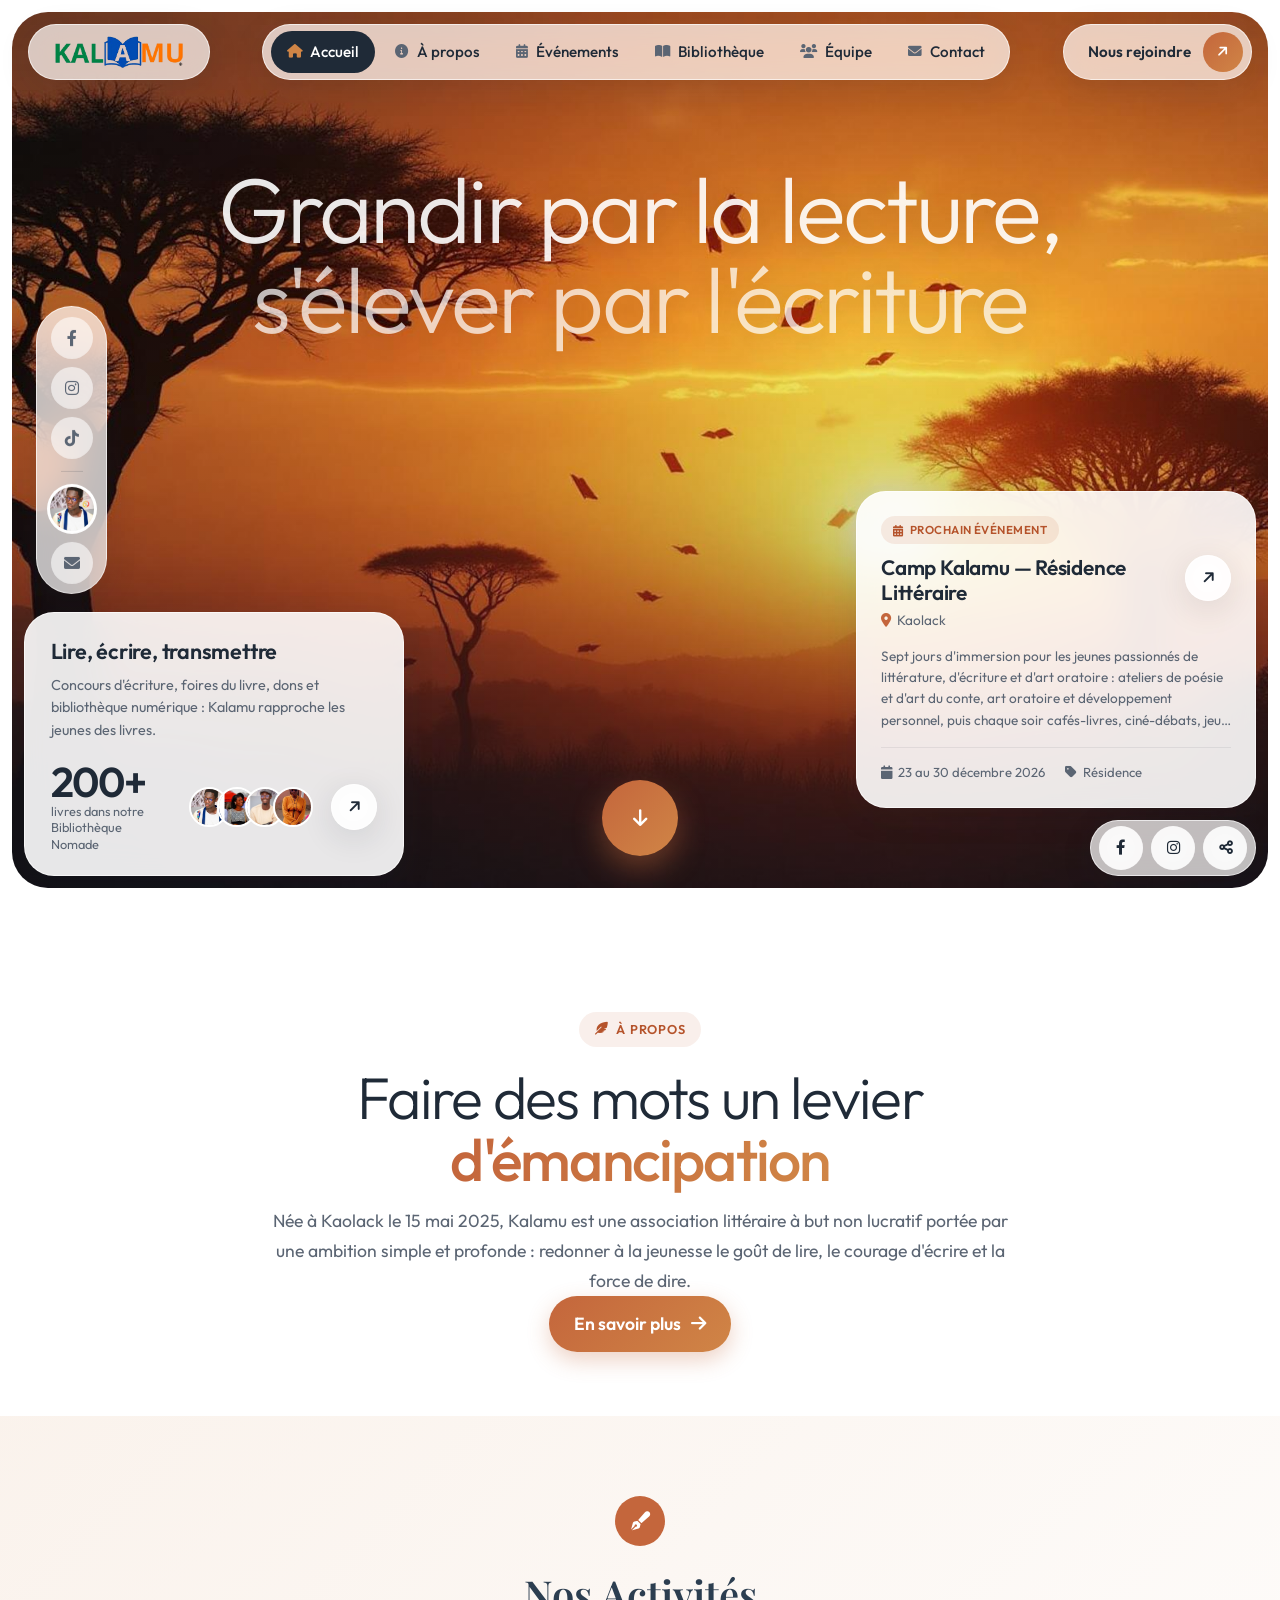
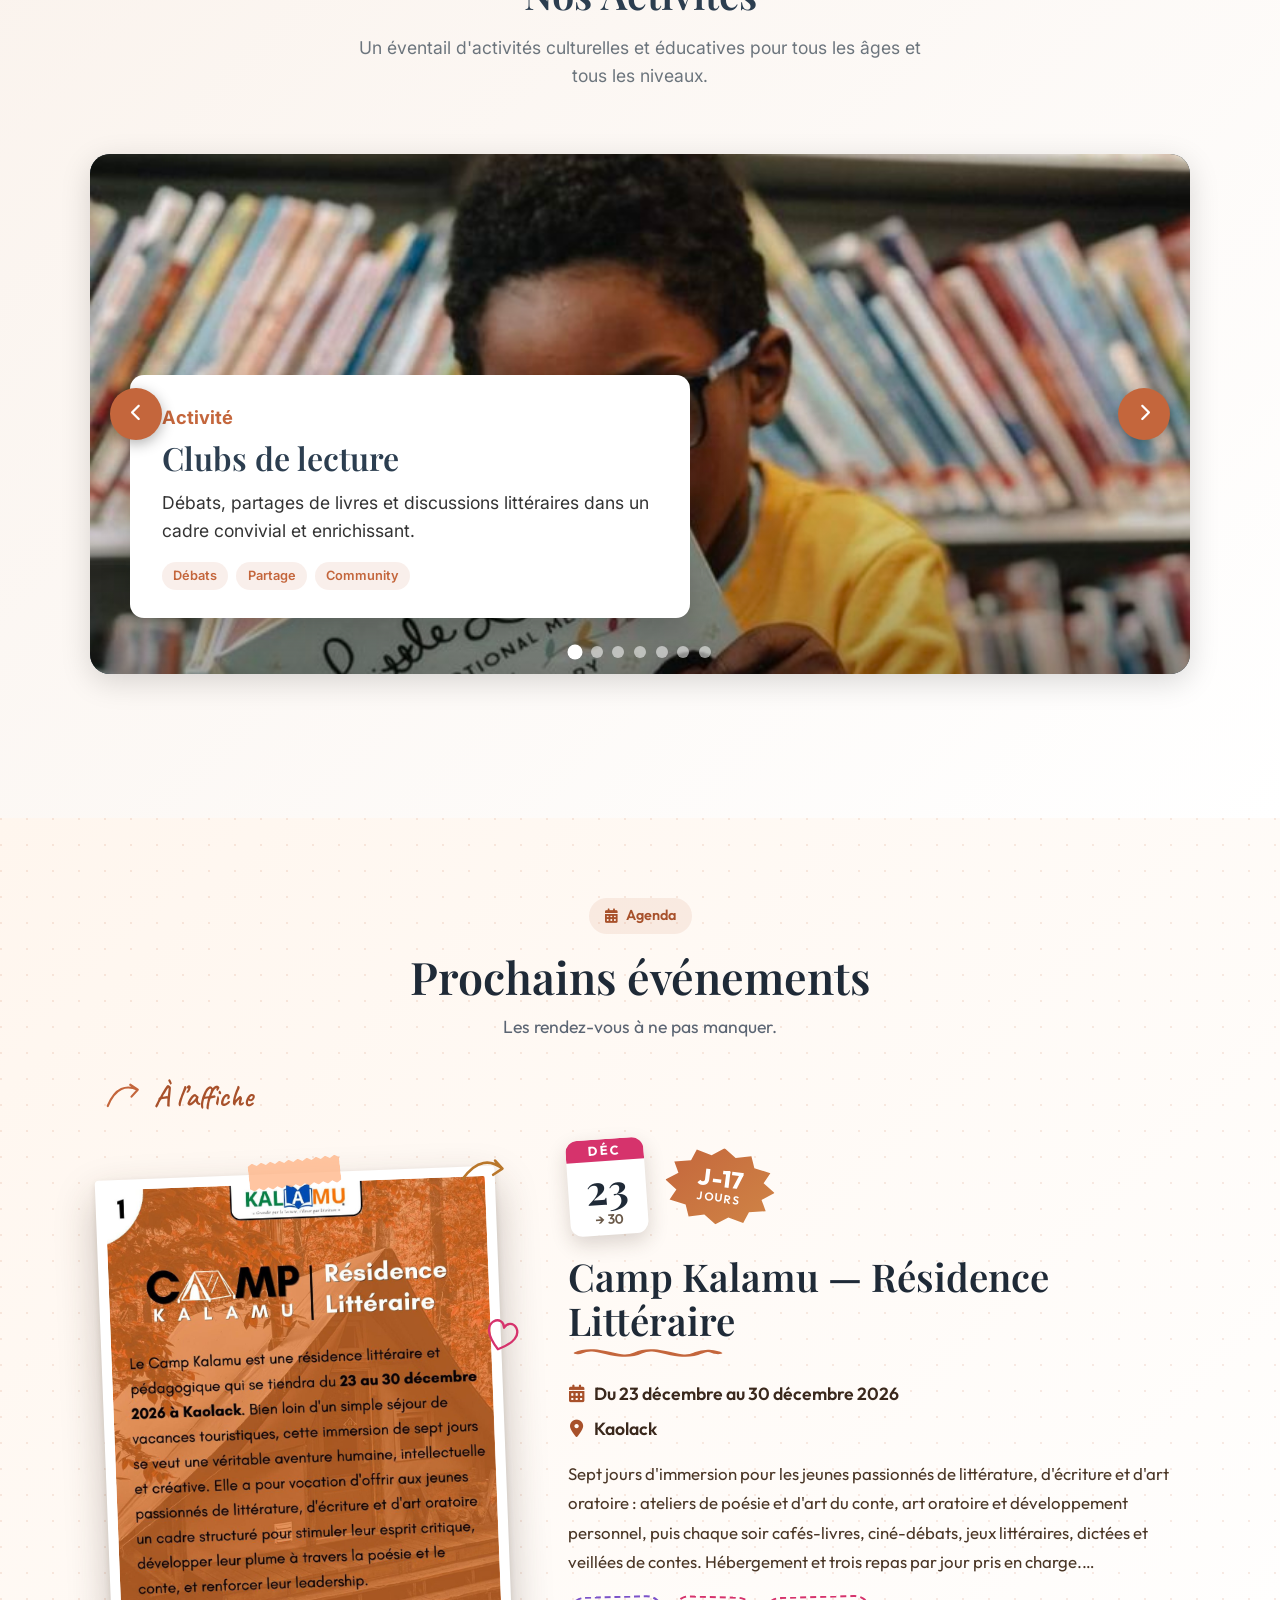
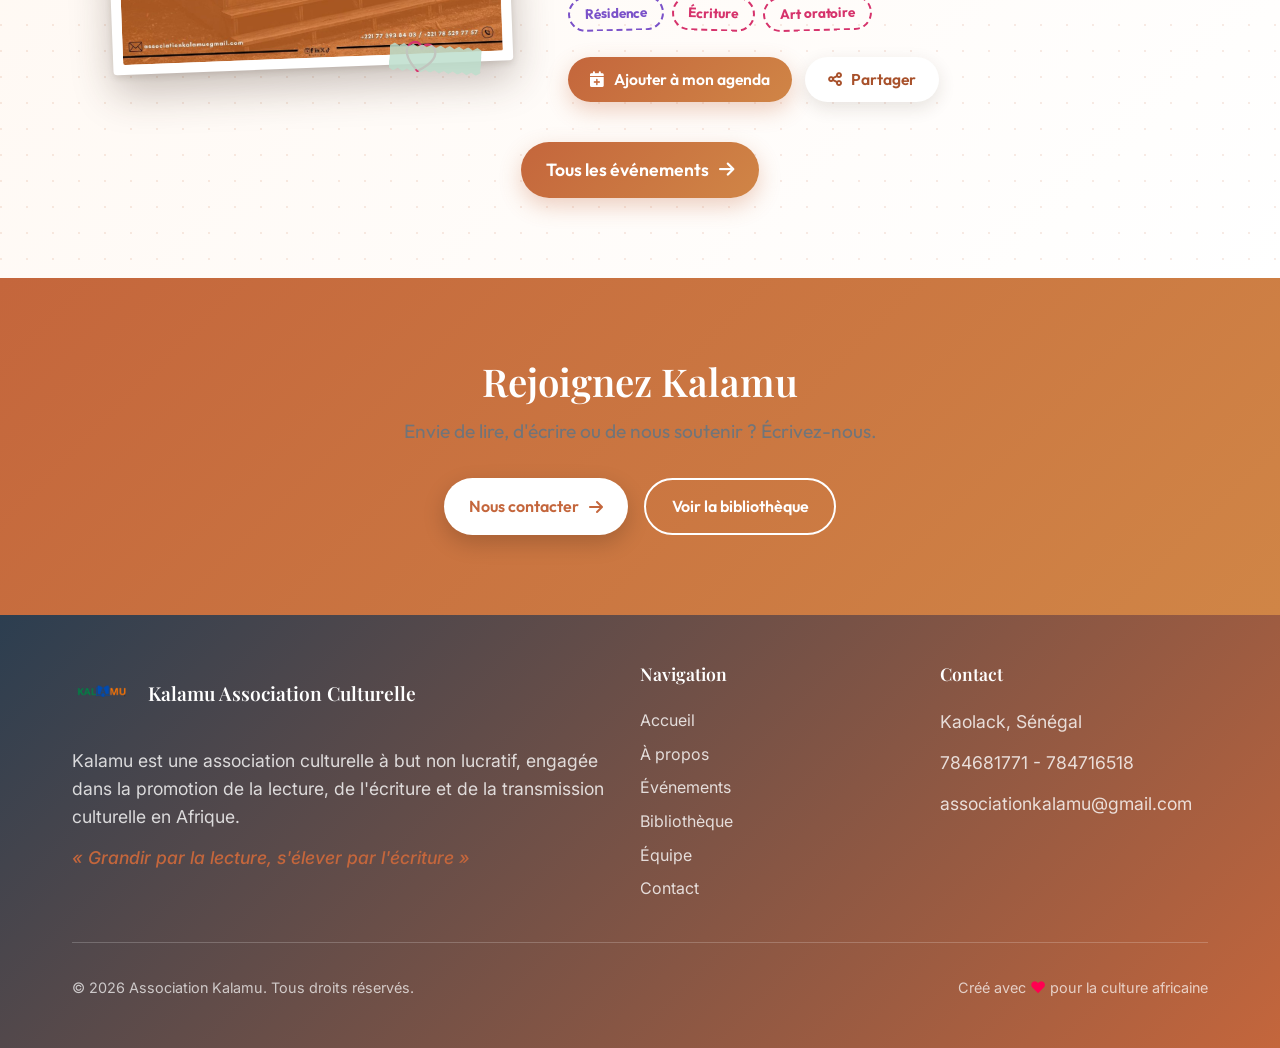
==== commit de9d1e17: "Refonte du site : pages séparées, bibliothèque en étagères, équipe, événements, contact et newslette" ====
--- a/index.html
+++ b/index.html
@@ -39,6 +39,10 @@
     <link rel="stylesheet" href="styles.css">
     <link rel="stylesheet" href="content.css">
     <link rel="stylesheet" href="design.css">
+    <link rel="stylesheet" href="pages.css">
+    <link rel="stylesheet" href="evenements.css">
+    <link href="https://fonts.googleapis.com/css2?family=Caveat:wght@600&display=swap" rel="stylesheet">
+    <link rel="stylesheet" href="activites-slider.css">
     
     <!-- Structured Data -->
     <script type="application/ld+json">
@@ -83,15 +87,15 @@
             </a>
 
             <nav class="kl-pill kl-nav main-nav" aria-label="Navigation principale">
-                <a href="#accueil" class="kl-nav-link"><i class="fas fa-house" aria-hidden="true"></i><span>Accueil</span></a>
-                <a href="#a-propos" class="kl-nav-link"><i class="fas fa-circle-info" aria-hidden="true"></i><span>À propos</span></a>
-                <a href="#objectifs" class="kl-nav-link"><i class="fas fa-bullseye" aria-hidden="true"></i><span>Objectifs</span></a>
-                <a href="#activites" class="kl-nav-link"><i class="fas fa-feather-alt" aria-hidden="true"></i><span>Activités</span></a>
+                <a href="index.html" class="kl-nav-link" aria-current="page"><i class="fas fa-house" aria-hidden="true"></i><span>Accueil</span></a>
+                <a href="a-propos.html" class="kl-nav-link"><i class="fas fa-circle-info" aria-hidden="true"></i><span>À propos</span></a>
+                <a href="evenements.html" class="kl-nav-link"><i class="fas fa-calendar-alt" aria-hidden="true"></i><span>Événements</span></a>
                 <a href="bibliotheque.html" class="kl-nav-link"><i class="fas fa-book-open" aria-hidden="true"></i><span>Bibliothèque</span></a>
-                <a href="#contact" class="kl-nav-link"><i class="fas fa-envelope" aria-hidden="true"></i><span>Contact</span></a>
+                <a href="equipe.html" class="kl-nav-link"><i class="fas fa-users" aria-hidden="true"></i><span>Équipe</span></a>
+                <a href="contact.html" class="kl-nav-link"><i class="fas fa-envelope" aria-hidden="true"></i><span>Contact</span></a>
             </nav>
 
-            <a href="#contact" class="kl-pill kl-cta">
+            <a href="contact.html" class="kl-pill kl-cta">
                 Nous rejoindre
                 <span class="kl-arrow"><i class="fas fa-arrow-right" aria-hidden="true"></i></span>
             </a>
@@ -104,12 +108,12 @@
 
         <div class="mobile-menu kl-mobile-menu" id="menu-mobile">
             <nav class="mobile-nav" aria-label="Navigation mobile">
-                <a href="#accueil" class="mobile-nav-link"><i class="fas fa-house" aria-hidden="true"></i><span>Accueil</span></a>
-                <a href="#a-propos" class="mobile-nav-link"><i class="fas fa-circle-info" aria-hidden="true"></i><span>À propos</span></a>
-                <a href="#objectifs" class="mobile-nav-link"><i class="fas fa-bullseye" aria-hidden="true"></i><span>Objectifs</span></a>
-                <a href="#activites" class="mobile-nav-link"><i class="fas fa-feather-alt" aria-hidden="true"></i><span>Activités</span></a>
+                <a href="index.html" class="mobile-nav-link" aria-current="page"><i class="fas fa-house" aria-hidden="true"></i><span>Accueil</span></a>
+                <a href="a-propos.html" class="mobile-nav-link"><i class="fas fa-circle-info" aria-hidden="true"></i><span>À propos</span></a>
+                <a href="evenements.html" class="mobile-nav-link"><i class="fas fa-calendar-alt" aria-hidden="true"></i><span>Événements</span></a>
                 <a href="bibliotheque.html" class="mobile-nav-link"><i class="fas fa-book-open" aria-hidden="true"></i><span>Bibliothèque</span></a>
-                <a href="#contact" class="mobile-nav-link"><i class="fas fa-envelope" aria-hidden="true"></i><span>Contact</span></a>
+                <a href="equipe.html" class="mobile-nav-link"><i class="fas fa-users" aria-hidden="true"></i><span>Équipe</span></a>
+                <a href="contact.html" class="mobile-nav-link"><i class="fas fa-envelope" aria-hidden="true"></i><span>Contact</span></a>
             </nav>
             <div class="kl-mobile-social">
                 <a href="https://www.facebook.com/share/16idtbQot2/?mibextid=wwXIfr" class="kl-round-btn" data-info-lien="facebook" target="_blank" rel="noopener" aria-label="Facebook"><i class="fab fa-facebook-f" aria-hidden="true"></i></a>
@@ -120,8 +124,7 @@
     </header>
 
     <main id="main" role="main">
-        <!-- Hero (styles : design.css). La carte « À la une » et les chiffres sont mis à jour par content.js -->
-        <section id="accueil" class="kl-hero">
+<section id="accueil" class="kl-hero">
             <div class="kl-hero-frame">
                 <div class="kl-hero-bg" aria-hidden="true"></div>
 
@@ -131,7 +134,7 @@
                     <a href="https://www.instagram.com/association_kalamu" data-info-lien="instagram" target="_blank" rel="noopener" aria-label="Instagram"><i class="fab fa-instagram" aria-hidden="true"></i></a>
                     <a href="https://www.tiktok.com/@kalamu2.0" data-info-lien="tiktok" target="_blank" rel="noopener" aria-label="TikTok"><i class="fab fa-tiktok" aria-hidden="true"></i></a>
                     <span class="kl-rail-sep" aria-hidden="true"></span>
-                    <a href="#initiateur" class="kl-rail-avatar" aria-label="Le fondateur de Kalamu"><img src="samba_cor_faye.jpg" alt=""></a>
+                    <a href="a-propos.html#initiateur" class="kl-rail-avatar" aria-label="Le fondateur de Kalamu"><img src="samba_cor_faye.jpg" alt=""></a>
                     <a href="mailto:associationkalamu@gmail.com" data-info="email-lien" aria-label="Écrire à Kalamu"><i class="fas fa-envelope" aria-hidden="true"></i></a>
                 </aside>
 
@@ -181,147 +184,19 @@
             </div>
         </section>
 
-        
-
-        <!-- À propos (styles : design.css). Les chiffres clés sont modifiables dans l'admin (Paramètres › Chiffres clés) -->
-        <section id="a-propos" class="kl-section kl-about">
+        <!-- À propos : version courte (la page complète est a-propos.html) -->
+        <section id="a-propos" class="kl-section pg-about-short">
             <div class="kl-container">
                 <div class="kl-section-head">
                     <span class="kl-eyebrow"><i class="fas fa-feather-alt" aria-hidden="true"></i> À propos</span>
                     <h2 class="kl-section-title">Faire des mots un levier <span>d'émancipation</span></h2>
                     <p class="kl-section-lead">Née à Kaolack le 15 mai 2025, Kalamu est une association littéraire à but non lucratif portée par une ambition simple et profonde : redonner à la jeunesse le goût de lire, le courage d'écrire et la force de dire.</p>
-                </div>
-
-                <div class="kl-bento">
-                    <article class="kl-tile kl-tile-identity">
-                        <span class="kl-tile-tag">Identité</span>
-                        <h3>« Kalamu », la parole</h3>
-                        <p>Le mot <strong>Kalamu</strong> nous vient de la langue arabe et signifie « parole ». Symbole de savoir, de transmission et de mémoire, la plume incarne l'essence de notre engagement : faire des mots un levier d'émancipation et de construction humaine.</p>
-                    </article>
-
-                    <figure class="kl-tile kl-tile-photo kl-tile-photo-main">
-                        <img src="images/apropos/cafe-livres.jpg" alt="Séance de Café Livres : des jeunes lisent et échangent assis sur des nattes" loading="lazy">
-                        <figcaption>Café Livres : lecture partagée sur les nattes</figcaption>
-                    </figure>
-
-                    <article class="kl-tile kl-tile-vision">
-                        <span class="kl-tile-tag">Vision</span>
-                        <h3>Bâtir une relève passionnée de littérature</h3>
-                        <p>Dans un espace libre, bienveillant et inclusif, nous offrons aux jeunes l'opportunité d'avoir une voix, d'écrire l'histoire autrement et de questionner le monde.</p>
-                    </article>
-
-                    <article class="kl-tile kl-tile-date">
-                        <span class="kl-tile-tag">Fondation</span>
-                        <p class="kl-date-big">15<span>.</span>05<span>.</span>2025</p>
-                        <p>Création de l'association, à Kaolack.</p>
-                    </article>
-
-                    <article class="kl-tile kl-tile-why">
-                        <span class="kl-tile-tag">Pourquoi Kalamu ?</span>
-                        <h3>Kaolack n'a pas à être le parent pauvre de la culture</h3>
-                        <p>Éloignement des structures, coût des transports, abonnements inaccessibles : à Kaolack, trouver un livre relevait trop souvent du parcours du combattant, pendant que les grands événements littéraires restaient concentrés dans la capitale.</p>
-                        <p>Kalamu est né du refus de cette fatalité : descendre dans les quartiers, aller à la rencontre des talents et offrir aux jeunes de l'intérieur du pays la même exposition et les mêmes chances que ceux de Dakar.</p>
-                    </article>
-
-                    <figure class="kl-tile kl-tile-photo kl-tile-photo-side">
-                        <img src="images/apropos/atelier-ecriture.jpg" alt="Atelier d'écriture en cercle dans une bibliothèque" loading="lazy">
-                        <figcaption>Atelier d'écriture</figcaption>
-                    </figure>
-                </div>
-
-                <!-- Mot du Président -->
-                <div class="kl-editorial">
-                    <img src="images/apropos/president-samba-cor-faye.jpg" alt="Samba Cor FAYE, président de Kalamu" class="kl-editorial-photo" loading="lazy">
-                    <div class="kl-editorial-body">
-                        <span class="kl-eyebrow"><i class="fas fa-quote-left" aria-hidden="true"></i> Le mot du Président</span>
-                        <blockquote>
-                            « À une époque où le numérique peut parfois déshumaniser, Kalamu se dresse comme un pont entre les cœurs et les esprits. Nous ne faisons pas que promouvoir des livres ; nous cultivons la pensée, la liberté et l'audace d'exister par les mots. »
-                        </blockquote>
-                        <p class="kl-editorial-author"><strong>Samba Cor FAYE</strong><span>Président — apprenti juriste, entrepreneur pédagogique et culturel, écrivain et orateur</span></p>
-                    </div>
-                </div>
-
-                <!-- Chiffres clés (data/chiffres.json) -->
-                <div class="kl-stats-block">
-                    <div class="kl-stats-head">
-                        <h3 id="chiffres-titre">Plus de 18 mois d'émancipation littéraire et citoyenne</h3>
-                        <p id="chiffres-periode">Mai 2025 – septembre 2026</p>
-                    </div>
-                    <div class="kl-stats-grid" id="chiffres-cles">
-                        <div class="kl-stat-item"><strong>200+</strong><span>livres dans notre Bibliothèque Nomade</span></div>
-                        <div class="kl-stat-item"><strong>236+</strong><span>bénéficiaires directs de nos activités</span></div>
-                        <div class="kl-stat-item"><strong>18+</strong><span>éditions de Café Livres</span></div>
-                        <div class="kl-stat-item"><strong>46+</strong><span>candidats au Concours annuel d'écriture</span></div>
-                        <div class="kl-stat-item"><strong>4</strong><span>livres en édition</span></div>
-                        <div class="kl-stat-item"><strong>4</strong><span>masterclass Prise de parole &amp; leadership</span></div>
-                        <div class="kl-stat-item"><strong>2</strong><span>éditions du festival 72H Kalamu</span></div>
-                        <div class="kl-stat-item"><strong>3</strong><span>grandes actions de solidarité</span></div>
-                    </div>
-                </div>
-            </div>
-        </section>
-
-        <!-- Objectifs (styles : design.css) -->
-        <section id="objectifs" class="kl-section kl-objectives">
-            <div class="kl-container">
-                <div class="kl-section-head">
-                    <span class="kl-eyebrow"><i class="fas fa-bullseye" aria-hidden="true"></i> Nos objectifs</span>
-                    <h2 class="kl-section-title">Lire, écrire, dire <span>et agir</span></h2>
-                    <p class="kl-section-lead">Six engagements guident chacune de nos activités, des Cafés Livres au Camp Kalamu.</p>
-                </div>
-
-                <div class="kl-obj-grid">
-                    <article class="kl-obj">
-                        <div class="kl-obj-top"><span class="kl-obj-icon"><i class="fas fa-book-reader" aria-hidden="true"></i></span><span class="kl-obj-num">01</span></div>
-                        <h3>Redonner le goût de lire</h3>
-                        <p>Rendre le livre accessible à tous, gratuitement pour nos membres, et faire de la lecture un moment de partage dès le plus jeune âge.</p>
-                        <ul class="kl-chips" aria-label="Programmes liés"><li>Bibliothèque Nomade</li><li>Café Livres</li><li>Léboon Lipoon</li></ul>
-                    </article>
-                    <article class="kl-obj">
-                        <div class="kl-obj-top"><span class="kl-obj-icon"><i class="fas fa-pen-nib" aria-hidden="true"></i></span><span class="kl-obj-num">02</span></div>
-                        <h3>Libérer la plume des jeunes</h3>
-                        <p>Accompagner les écrivains en herbe, de la poésie au slam, du théâtre au roman, jusqu'à la publication de leurs textes.</p>
-                        <ul class="kl-chips" aria-label="Programmes liés"><li>Ateliers d'écriture</li><li>Concours annuel</li><li>Camp Kalamu</li></ul>
-                    </article>
-                    <article class="kl-obj">
-                        <div class="kl-obj-top"><span class="kl-obj-icon"><i class="fas fa-microphone-alt" aria-hidden="true"></i></span><span class="kl-obj-num">03</span></div>
-                        <h3>Donner la force de dire</h3>
-                        <p>Former à la prise de parole, au débat et au leadership, avec une attention particulière à la voix des jeunes filles.</p>
-                        <ul class="kl-chips" aria-label="Programmes liés"><li>Masterclass Prise de parole</li><li>Débat'ELLES</li><li>Ndadjé Ak'</li></ul>
-                    </article>
-                    <article class="kl-obj">
-                        <div class="kl-obj-top"><span class="kl-obj-icon"><i class="fas fa-language" aria-hidden="true"></i></span><span class="kl-obj-num">04</span></div>
-                        <h3>Valoriser nos langues et l'oralité</h3>
-                        <p>Faire vivre le wolof, les contes et notre patrimoine linguistique auprès de tous les publics.</p>
-                        <ul class="kl-chips" aria-label="Programmes liés"><li>Kalamy Kocc</li><li>KalamuDico</li><li>Chasses aux Mots</li></ul>
-                    </article>
-                    <article class="kl-obj">
-                        <div class="kl-obj-top"><span class="kl-obj-icon"><i class="fas fa-map-marker-alt" aria-hidden="true"></i></span><span class="kl-obj-num">05</span></div>
-                        <h3>Faire rayonner Kaolack</h3>
-                        <p>Offrir aux jeunes de l'intérieur du pays la même exposition et les mêmes opportunités culturelles que ceux de la capitale.</p>
-                        <ul class="kl-chips" aria-label="Programmes liés"><li>72H Kalamu</li><li>Foire du livre</li><li>Ciné N' Book</li></ul>
-                    </article>
-                    <article class="kl-obj">
-                        <div class="kl-obj-top"><span class="kl-obj-icon"><i class="fas fa-hands-helping" aria-hidden="true"></i></span><span class="kl-obj-num">06</span></div>
-                        <h3>Agir pour la communauté et la planète</h3>
-                        <p>Soutenir les élèves démunis, multiplier les dons et sensibiliser au développement durable dans les écoles.</p>
-                        <ul class="kl-chips" aria-label="Programmes liés"><li>1 Élève, 1 Sac</li><li>Kalamu Eco-Plume</li><li>Café Vert</li></ul>
-                    </article>
-                </div>
-            </div>
-        </section>
-
-        <!-- Mission Section -->
-        <section id="mission" class="mission-section">
-            <div class="container">
-                <div class="mission-content">
-                    <h2>Rejoignez notre mission</h2>
-                    <p>Ensemble, nous pouvons créer une Afrique où chaque enfant a accès aux merveilles de la lecture et où chaque voix trouve sa plume pour s'exprimer.</p>
-                </div>
-            </div>
-        </section>
-
-        <section id="activites" class="activities-section">
+                    <p><a href="a-propos.html" class="pg-btn">En savoir plus <i class="fas fa-arrow-right" aria-hidden="true"></i></a></p>
+                </div>
+            </div>
+        </section>
+
+<section id="activites" class="activities-section">
             <div class="container">
                 <div class="section-header">
                     <div class="section-icon">
@@ -331,583 +206,105 @@
                     <p>Un éventail d'activités culturelles et éducatives pour tous les âges et tous les niveaux.</p>
                 </div>
                 
-                <!-- Activities Grid (Desktop) -->
-                <div class="activities-grid">
-                    <div class="activity-card">
-                        <div class="card-icon">
-                            <i class="fas fa-users"></i>
-                        </div>
-                        <h3>Clubs de lecture</h3>
-                        <p>Débats, partages de livres et discussions littéraires dans un cadre convivial et enrichissant.</p>
-                        <div class="activity-tags">
-                            <span class="tag">Débats</span>
-                            <span class="tag">Partage</span>
-                            <span class="tag">Community</span>
-                        </div>
-                    </div>
-                    <div class="activity-card">
-                        <div class="card-icon">
-                            <i class="fas fa-microphone"></i>
-                        </div>
-                        <h3>Masterclass</h3>
-                        <p>Prise de parole, développement personnel et coaching pour développer vos compétences.</p>
-                        <div class="activity-tags">
-                            <span class="tag">Formation</span>
-                            <span class="tag">Coaching</span>
-                            <span class="tag">Leadership</span>
-                        </div>
-                    </div>
-                    <div class="activity-card">
-                        <div class="card-icon">
-                            <i class="fas fa-pen-fancy"></i>
-                        </div>
-                        <h3>Ateliers d'écriture</h3>
-                        <p>Contes, poésie, récits de vie pour libérer votre créativité et votre imagination.</p>
-                        <div class="activity-tags">
-                            <span class="tag">Créativité</span>
-                            <span class="tag">Poésie</span>
-                            <span class="tag">Contes</span>
-                        </div>
-                    </div>
-                    <div class="activity-card">
-                        <div class="card-icon">
-                            <i class="fas fa-user-tie"></i>
-                        </div>
-                        <h3>Rencontres d'auteurs</h3>
-                        <p>Masterclass et conférences avec des auteurs africains reconnus et émergents.</p>
-                        <div class="activity-tags">
-                            <span class="tag">Inspiration</span>
-                            <span class="tag">Networking</span>
-                            <span class="tag">Culture</span>
-                        </div>
-                    </div>
-                    <div class="activity-card">
-                        <div class="card-icon">
-                            <i class="fas fa-trophy"></i>
-                        </div>
-                        <h3>Concours Kalamu</h3>
-                        <p>« Raconte ton histoire en 1000 mots » - Un concours d'écriture pour révéler les talents.</p>
-                        <div class="activity-tags">
-                            <span class="tag">Concours</span>
-                            <span class="tag">Écriture</span>
-                            <span class="tag">Récompenses</span>
-                        </div>
-                    </div>
-                    <div class="activity-card">
-                        <div class="card-icon">
-                            <i class="fas fa-gift"></i>
-                        </div>
-                        <h3>1 livre, 1 lecteur</h3>
-                        <p>Projet de dons de livres pour démocratiser l'accès à la lecture pour tous.</p>
-                        <div class="activity-tags">
-                            <span class="tag">Solidarité</span>
-                            <span class="tag">Accès</span>
-                            <span class="tag">Don</span>
-                        </div>
-                    </div>
-                    
-                    <div class="activity-card">
-                        <div class="card-icon">
-                            <i class="fas fa-bullhorn"></i>
-                </div>
-                        <h3>Sensibilisation</h3>
-                        <p>Campagnes via affiches, podcasts et animations pour promouvoir la lecture.</p>
-                        <div class="activity-tags">
-                            <span class="tag">Communication</span>
-                            <span class="tag">Podcasts</span>
-                            <span class="tag">Médias</span>
-                            </div>
-                                </div>
-                                </div>
-
-                <!-- Activities Carousel (Mobile) -->
-                <div class="activities-carousel">
-                    <div class="activities-track">
-                        <div class="activity-card">
-                            <div class="card-icon">
-                                <i class="fas fa-users"></i>
-                            </div>
-                            <h3>Clubs de lecture</h3>
-                            <p>Débats, partages de livres et discussions littéraires dans un cadre convivial et enrichissant.</p>
-                            <div class="activity-tags">
-                                <span class="tag">Débats</span>
-                                <span class="tag">Partage</span>
-                                <span class="tag">Community</span>
-                        </div>
-                    </div>
-                        <div class="activity-card">
-                            <div class="card-icon">
-                                <i class="fas fa-microphone"></i>
-                            </div>
-                            <h3>Masterclass</h3>
-                            <p>Prise de parole, développement personnel et coaching pour développer vos compétences.</p>
-                            <div class="activity-tags">
-                                <span class="tag">Formation</span>
-                                <span class="tag">Coaching</span>
-                                <span class="tag">Leadership</span>
-                                </div>
-                                </div>
-                        <div class="activity-card">
-                            <div class="card-icon">
-                                <i class="fas fa-pen-fancy"></i>
-                            </div>
-                            <h3>Ateliers d'écriture</h3>
-                            <p>Contes, poésie, récits de vie pour libérer votre créativité et votre imagination.</p>
-                            <div class="activity-tags">
-                                <span class="tag">Créativité</span>
-                                <span class="tag">Poésie</span>
-                                <span class="tag">Contes</span>
-                        </div>
-                    </div>
-                        <div class="activity-card">
-                            <div class="card-icon">
-                                <i class="fas fa-user-tie"></i>
-                            </div>
-                            <h3>Rencontres d'auteurs</h3>
-                            <p>Masterclass et conférences avec des auteurs africains reconnus et émergents.</p>
-                            <div class="activity-tags">
-                                <span class="tag">Inspiration</span>
-                                <span class="tag">Networking</span>
-                                <span class="tag">Culture</span>
-                                </div>
-                                </div>
-                        <div class="activity-card">
-                            <div class="card-icon">
-                                <i class="fas fa-trophy"></i>
-                            </div>
-                            <h3>Concours Kalamu</h3>
-                            <p>« Raconte ton histoire en 1000 mots » - Un concours d'écriture pour révéler les talents.</p>
-                            <div class="activity-tags">
-                                <span class="tag">Concours</span>
-                                <span class="tag">Écriture</span>
-                                <span class="tag">Récompenses</span>
-                        </div>
-                    </div>
-                        <div class="activity-card">
-                            <div class="card-icon">
-                                <i class="fas fa-gift"></i>
-                </div>
-                            <h3>1 livre, 1 lecteur</h3>
-                            <p>Projet de dons de livres pour démocratiser l'accès à la lecture pour tous.</p>
-                            <div class="activity-tags">
-                                <span class="tag">Solidarité</span>
-                                <span class="tag">Accès</span>
-                                <span class="tag">Don</span>
-                    </div>
-                </div>
-
-                        <div class="activity-card">
-                    <div class="card-icon">
-                        <i class="fas fa-bullhorn"></i>
-                    </div>
-                    <h3>Sensibilisation</h3>
-                    <p>Campagnes via affiches, podcasts et animations pour promouvoir la lecture.</p>
-                    <div class="activity-tags">
-                        <span class="tag">Communication</span>
-                        <span class="tag">Podcasts</span>
-                        <span class="tag">Médias</span>
-                            </div>
-                    </div>
-                </div>
-                
-                    <!-- Carousel Controls -->
-                    <div class="activities-carousel-controls">
-                        <button class="activities-carousel-btn prev-btn" onclick="moveActivitiesCarousel(-1)" title="Activité précédente" aria-label="Activité précédente">
-                            <i class="fas fa-chevron-left"></i>
-                        </button>
-                        <button class="activities-carousel-btn next-btn" onclick="moveActivitiesCarousel(1)" title="Activité suivante" aria-label="Activité suivante">
-                            <i class="fas fa-chevron-right"></i>
-                        </button>
-                </div>
-                
-                    <!-- Carousel Dots -->
-                    <div class="activities-carousel-dots">
-                        <span class="activities-dot active" onclick="goToActivitiesSlide(1)"></span>
-                        <span class="activities-dot" onclick="goToActivitiesSlide(2)"></span>
-                        <span class="activities-dot" onclick="goToActivitiesSlide(3)"></span>
-                        <span class="activities-dot" onclick="goToActivitiesSlide(4)"></span>
-                    </div>
-                </div>
-
-                <!-- Public Target and Image -->
-                <div class="public-target-section">
-                    <div class="public-target-content">
-                        <h3>Public Cible</h3>
-                <div class="audience-grid">
-                            <div class="audience-card audience-gold">
-                                <h4>Enfants</h4>
-                        <p>dès 6 ans</p>
-                    </div>
-                            <div class="audience-card audience-terracotta">
-                                <h4>Jeunes</h4>
-                        <p>collégiens, lycéens, étudiants</p>
-                    </div>
-                            <div class="audience-card audience-sunset">
-                                <h4>Enseignants</h4>
-                        <p>& éducateurs</p>
-                    </div>
-                            <div class="audience-card audience-sand">
-                                <h4>Passionnés</h4>
-                        <p>de lecture et d'écriture</p>
-                    </div>
-                </div>
-                        <button class="activities-cta-btn" onclick="scrollToSection('contact')">
-                            Rejoindre nos activités
-                            <i class="fas fa-arrow-right"></i>
-                        </button>
-                    </div>
-                    <div class="reading-children">
-                        <img src="children-reading.jpg" alt="Enfants africains lisant sous un baobab">
-                        <div class="image-overlay"></div>
-                    </div>
-                </div>
-            </div>
-        </section>
-
-        <!-- Library Section -->
-        <section id="bibliotheque" class="library-section">
+                <!-- Carrousel des activités (défilement automatique, flèches, points) -->
+                <div class="act-slider" role="region" aria-roledescription="carrousel" aria-label="Nos activités">
+                    <div class="act-viewport">
+                        <div class="act-track">
+                            <article class="act-slide" aria-hidden="false">
+                                <img class="act-bg" src="children-reading.jpg" alt="">
+                                <div class="act-card">
+                                    <span class="act-label">Activité</span>
+                                    <h3>Clubs de lecture</h3>
+                                    <p>Débats, partages de livres et discussions littéraires dans un cadre convivial et enrichissant.</p>
+                                    <div class="act-tags"><span class="act-tag">Débats</span><span class="act-tag">Partage</span><span class="act-tag">Community</span></div>
+                                </div>
+                            </article>
+                            <article class="act-slide" aria-hidden="true">
+                                <img class="act-poster" src="first_event.jpg" alt="Affiche de la Masterclass Verbe d'Or" loading="lazy">
+                                <div class="act-card">
+                                    <span class="act-label">Activité</span>
+                                    <h3>Masterclass</h3>
+                                    <p>Prise de parole, développement personnel et coaching pour développer vos compétences.</p>
+                                    <div class="act-tags"><span class="act-tag">Formation</span><span class="act-tag">Coaching</span><span class="act-tag">Leadership</span></div>
+                                </div>
+                            </article>
+                            <article class="act-slide" aria-hidden="true">
+                                <img class="act-bg" src="writing-scene.png" alt="" loading="lazy">
+                                <div class="act-card">
+                                    <span class="act-label">Activité</span>
+                                    <h3>Ateliers d'écriture</h3>
+                                    <p>Contes, poésie, récits de vie pour libérer votre créativité et votre imagination.</p>
+                                    <div class="act-tags"><span class="act-tag">Créativité</span><span class="act-tag">Poésie</span><span class="act-tag">Contes</span></div>
+                                </div>
+                            </article>
+                            <article class="act-slide" aria-hidden="true">
+                                <img class="act-bg" src="hero-image.jpg" alt="" loading="lazy">
+                                <div class="act-card">
+                                    <span class="act-label">Activité</span>
+                                    <h3>Rencontres d'auteurs</h3>
+                                    <p>Masterclass et conférences avec des auteurs africains reconnus et émergents.</p>
+                                    <div class="act-tags"><span class="act-tag">Inspiration</span><span class="act-tag">Networking</span><span class="act-tag">Culture</span></div>
+                                </div>
+                            </article>
+                            <article class="act-slide" aria-hidden="true">
+                                <img class="act-poster" src="concours_72h.png" alt="Affiche du concours d'écriture Kalamu 72h" loading="lazy">
+                                <div class="act-card">
+                                    <span class="act-label">Activité</span>
+                                    <h3>Concours Kalamu</h3>
+                                    <p>« Raconte ton histoire en 1000 mots » - Un concours d'écriture pour révéler les talents.</p>
+                                    <div class="act-tags"><span class="act-tag">Concours</span><span class="act-tag">Écriture</span><span class="act-tag">Récompenses</span></div>
+                                </div>
+                            </article>
+                            <article class="act-slide act-grad-green" aria-hidden="true">
+                                <img class="act-poster" src="journee_de_dons.png" alt="Affiche de la Journée de Dons" loading="lazy">
+                                <div class="act-card">
+                                    <span class="act-label">Activité</span>
+                                    <h3>1 livre, 1 lecteur</h3>
+                                    <p>Projet de dons de livres pour démocratiser l'accès à la lecture pour tous.</p>
+                                    <div class="act-tags"><span class="act-tag">Solidarité</span><span class="act-tag">Accès</span><span class="act-tag">Don</span></div>
+                                </div>
+                            </article>
+                            <article class="act-slide act-grad-dark" aria-hidden="true">
+                                <i class="fas fa-bullhorn act-deco" aria-hidden="true"></i>
+                                <div class="act-card">
+                                    <span class="act-label">Activité</span>
+                                    <h3>Sensibilisation</h3>
+                                    <p>Campagnes via affiches, podcasts et animations pour promouvoir la lecture.</p>
+                                    <div class="act-tags"><span class="act-tag">Communication</span><span class="act-tag">Podcasts</span><span class="act-tag">Médias</span></div>
+                                </div>
+                            </article>
+                        </div>
+                    </div>
+                    <button type="button" class="act-btn act-prev" aria-label="Activité précédente"><i class="fas fa-chevron-left"></i></button>
+                    <button type="button" class="act-btn act-next" aria-label="Activité suivante"><i class="fas fa-chevron-right"></i></button>
+                    <div class="act-dots"></div>
+                </div>
+            </div>
+        </section>
+
+<section id="evenements" class="ev-section ev-home">
+            <div class="ev-container">
+                <div class="ev-head">
+                    <span class="ev-eyebrow"><i class="fas fa-calendar-alt" aria-hidden="true"></i> Agenda</span>
+                    <h2>Prochains événements</h2>
+                    <p>Les rendez-vous à ne pas manquer.</p>
+                </div>
+
+                <!-- Événements gérés depuis l'admin (data/evenements.json) -->
+                <div id="ev-stage" data-mode="home"><p class="content-empty">Chargement de l'agenda…</p></div>
+
+                <p class="pg-more"><a href="evenements.html" class="pg-btn">Tous les événements <i class="fas fa-arrow-right" aria-hidden="true"></i></a></p>
+            </div>
+        </section>
+
+        <!-- Appel final -->
+        <section class="pg-cta">
             <div class="container">
-                <div class="max-w-6xl mx-auto">
-                    <!-- Section Header -->
-                    <div class="library-header">
-                        <div class="library-icon">
-                            <i class="fas fa-book-open"></i>
-                        </div>
-                        <h2>Notre Bibliothèque</h2>
-                        <p>Découvrez notre sélection de livres qui inspirent, éduquent et transforment. De la littérature africaine aux classiques universels, plongez dans un monde de savoir et d'imagination.</p>
-                    </div>
-
-                    <!-- Library Teaser -->
-                    <!-- Livres « mis en avant sur l'accueil », gérés depuis l'admin (data/livres.json) -->
-                    <div class="library-teaser" id="accueil-livres"></div>
-
-                    <!-- Library CTA -->
-                    <div class="library-cta">
-                        <h3>Explorez notre collection</h3>
-                        <div class="library-cta-content">
-                            <p>Découvrez une bibliothèque en constante évolution, riche de la diversité de la littérature africaine et des voix qui façonnent notre culture.</p>
-                            <a href="bibliotheque.html" class="library-cta-btn">
-                                Explorer la Bibliothèque
-                            </a>
-                        </div>
-                    </div>
-                </div>
-            </div>
-        </section>
-
-        <!-- Events Section -->
-        <section id="evenements" class="events-section">
-            <div class="container">
-                <div class="max-w-6xl mx-auto">
-                    <!-- Section Header -->
-                    <div class="events-header">
-                        <div class="events-icon">
-                            <i class="fas fa-calendar-alt"></i>
-                        </div>
-                        <h2>Événements & Publications</h2>
-                        <p>Découvrez nos prochains événements et nos publications qui célèbrent la culture africaine</p>
-                    </div>
-
-                    <!-- Événements gérés depuis l'admin (data/evenements.json) : triés automatiquement selon la date -->
-                    <div class="events-grid" id="evenements-a-venir"></div>
-
-                    <div id="evenements-passes-bloc" class="past-events" hidden>
-                        <h3 class="past-events-title">Événements passés</h3>
-                        <div class="events-grid" id="evenements-passes"></div>
-                    </div>
-
-                    <!-- Events CTA -->
-                    <div class="events-cta">
-                        <h3>Restez informés</h3>
-                        <p>Suivez-nous sur nos réseaux sociaux pour ne rien manquer de nos événements et publications. Rejoignez notre communauté de passionnés de culture africaine.</p>
-                        <button class="events-cta-btn" onclick="scrollToSection('social-media')">
-                            Nous Suivre
-                        </button>
-                    </div>
-                </div>
-            </div>
-        </section>
-
-        <!-- Members Section -->
-        <section id="membres" class="members-section">
-            <div class="container">
-                <div class="max-w-6xl mx-auto">
-                    <!-- Section Header -->
-                    <div class="members-header">
-                        <div class="members-icon">
-                            <i class="fas fa-users"></i>
-                        </div>
-                        <h2>Nos Membres</h2>
-                    </div>
-
-                    <!-- Bureau exécutif, géré depuis l'admin (data/membres.json) -->
-                    <div class="members-group-photo" style="text-align:center; margin: 2rem 0;">
-                        <img id="photo-bureau" src="" alt="Bureau Exécutif de l'Association Kalamu" style="max-width:100%; border-radius:16px; box-shadow:0 8px 32px rgba(0,0,0,0.15); cursor:pointer;" hidden>
-                    </div>
-                    <div class="members-grid" id="membres-fiches" hidden></div>
-
-                    <!-- Join Us Call to Action -->
-                    <div class="members-cta">
-                        <h3>Notre Mission Commune</h3>
-                        <p>Ensemble, les membres de l'Association Kalamu œuvrent pour faire rayonner la culture africaine à travers la lecture, l'écriture et la transmission du patrimoine oral. Chaque membre apporte sa passion et son expertise pour enrichir notre mission collective.</p>
-                        <button class="members-cta-btn" onclick="scrollToSection('contact')">
-                            En Savoir Plus
-                        </button>
-                    </div>
-                </div>
-            </div>
-        </section>
-
-        <section id="partenaires" class="partners-section">
-            <div class="container">
-                <div class="max-w-6xl mx-auto">
-                    <!-- Section Header -->
-                    <div class="partners-header">
-                        <div class="partners-icon">
-                            <i class="fas fa-handshake"></i>
-                        </div>
-                        <h2>Nos Partenaires</h2>
-                        <p>Des collaborations essentielles pour notre mission de promotion de la culture africaine</p>
-                    </div>
-
-                    <!-- Partners Grid (Desktop) -->
-                    <div class="partners-grid">
-                        <div class="partner-card">
-                            <div class="partner-icon">
-                                <i class="fas fa-graduation-cap"></i>
-                            </div>
-                            <h3>Éducation</h3>
-                            <p>Écoles, lycées, universités</p>
-                        </div>
-                        
-                        <div class="partner-card">
-                            <div class="partner-icon">
-                                <i class="fas fa-book-open"></i>
-                            </div>
-                            <h3>Culture</h3>
-                            <p>Maisons d'édition et bibliothèques</p>
-                        </div>
-                        
-                        <div class="partner-card">
-                            <div class="partner-icon">
-                                <i class="fas fa-hands-helping"></i>
-                            </div>
-                            <h3>ONG</h3>
-                            <p>ONG éducatives</p>
-                        </div>
-                        
-                        <div class="partner-card">
-                            <div class="partner-icon">
-                                <i class="fas fa-university"></i>
-                            </div>
-                            <h3>Institutions</h3>
-                            <p>Institutions culturelles</p>
-                        </div>
-                        
-                        <div class="partner-card">
-                            <div class="partner-icon">
-                                <i class="fas fa-bullhorn"></i>
-                            </div>
-                            <h3>Médias</h3>
-                            <p>Médias locaux</p>
-                        </div>
-                    </div>
-
-                    <!-- Partners Carousel (Mobile) -->
-                    <div class="partners-carousel">
-                        <div class="partners-track">
-                            <div class="partner-card">
-                                <div class="partner-icon">
-                                    <i class="fas fa-graduation-cap"></i>
-                </div>
-                                <h3>Éducation</h3>
-                                <p>Écoles, lycées, universités</p>
-            </div>
-                            
-                            <div class="partner-card">
-                                <div class="partner-icon">
-                                    <i class="fas fa-book-open"></i>
-                            </div>
-                                <h3>Culture</h3>
-                                <p>Maisons d'édition et bibliothèques</p>
-                        </div>
-                            
-                            <div class="partner-card">
-                                <div class="partner-icon">
-                                    <i class="fas fa-hands-helping"></i>
-                    </div>
-                                <h3>ONG</h3>
-                                <p>ONG éducatives</p>
-                            </div>
-                            
-                            <div class="partner-card">
-                                <div class="partner-icon">
-                                    <i class="fas fa-university"></i>
-                                </div>
-                                <h3>Institutions</h3>
-                                <p>Institutions culturelles</p>
-                            </div>
-                            
-                            <div class="partner-card">
-                                <div class="partner-icon">
-                                    <i class="fas fa-bullhorn"></i>
-                                </div>
-                                <h3>Médias</h3>
-                                <p>Médias locaux</p>
-                            </div>
-                        </div>
-
-                        <!-- Carousel Controls -->
-                        <div class="partners-carousel-controls">
-                            <button class="partners-carousel-btn prev-btn" onclick="movePartnersCarousel(-1)" title="Partenaire précédent" aria-label="Partenaire précédent">
-                                <i class="fas fa-chevron-left"></i>
-                            </button>
-                            <button class="partners-carousel-btn next-btn" onclick="movePartnersCarousel(1)" title="Partenaire suivant" aria-label="Partenaire suivant">
-                                <i class="fas fa-chevron-right"></i>
-                            </button>
-                        </div>
-
-                        <!-- Carousel Dots -->
-                        <div class="partners-carousel-dots">
-                            <span class="partners-dot active" onclick="goToPartnersSlide(1)"></span>
-                            <span class="partners-dot" onclick="goToPartnersSlide(2)"></span>
-                            <span class="partners-dot" onclick="goToPartnersSlide(3)"></span>
-                        </div>
-                    </div>
-
-                    <!-- Partners CTA -->
-                    <div class="partners-cta">
-                        <h3>Rejoignez notre réseau</h3>
-                        <p>Nous sommes toujours à la recherche de nouveaux partenaires pour étendre notre impact et promouvoir ensemble la culture africaine. Contactez-nous pour discuter de collaborations possibles.</p>
-                        <button class="partners-cta-btn" onclick="scrollToSection('contact')">
-                            Devenir Partenaire
-                        </button>
-                    </div>
-                </div>
-            </div>
-        </section>
-
-
-        <section id="initiateur" class="founder-section">
-            <div class="container">
-                <!-- Section Header -->
-                <div class="founder-header">
-                    <h2>L'Initiateur</h2>
-                </div>
-                
-                <div class="founder-content">
-                    <div class="founder-avatar">
-                        <img src="samba_cor_faye.jpg" loading="lazy" alt="Samba Cor FAYE">
-                    </div>
-                    <h3>Samba Cor FAYE</h3>
-                    
-                    <div class="founder-details">
-                        <div class="detail-item">
-                            <i class="fas fa-heart"></i>
-                            <span>Auteur & Orateur</span>
-                        </div>
-                        <div class="detail-item">
-                            <i class="fas fa-graduation-cap"></i>
-                            <span>Licence en Droit Privé</span>
-                        </div>
-                        <div class="detail-item">
-                            <i class="fas fa-map-marker-alt"></i>
-                            <span>Originaire de Kaolack</span>
-                        </div>
-                    </div>
-                    
-                    <p class="founder-description">
-                        Étudiant titulaire d'une licence en droit privé à l'Université Numérique Cheikh Hamidou Kane (UNCHK), 
-                        passionné de littérature et de transmission culturelle.
-                    </p>
-                    
-                    <blockquote class="founder-quote">
-                        « Chaque page lue est une porte ouverte vers la liberté ; chaque mot écrit est un acte d'espérance. »
-                    </blockquote>
-                    
-                    <div class="founder-cta">
-                        <a href="#contact" class="founder-cta-btn">Rejoindre Kalamu</a>
-                    </div>
-                </div>
-            </div>
-        </section>
-
-
-        <section id="contact" class="contact-section">
-            <div class="container">
-                <!-- Section Header -->
-                <div class="contact-header">
-                    <div class="contact-icon">
-                            <i class="fas fa-envelope"></i>
-                    </div>
-                    <h2>Contact</h2>
-                    <p>Rejoignez notre communauté et participez à la promotion de la culture littéraire africaine.</p>
-                </div>
-                
-                <!-- Contact Information -->
-                <div class="contact-info-grid">
-                    <!-- Address -->
-                    <div class="contact-card address-card">
-                        <div class="contact-card-icon">
-                            <i class="fas fa-map-marker-alt"></i>
-                        </div>
-                        <h3>Adresse</h3>
-                        <p data-info="adresse">Kaolack, Sénégal</p>
-                    </div>
-
-                    <!-- Phone -->
-                    <div class="contact-card phone-card">
-                        <div class="contact-card-icon">
-                            <i class="fas fa-phone"></i>
-                        </div>
-                        <h3>Téléphone</h3>
-                        <div class="phone-numbers" data-info="telephones">
-                            <p><a href="tel:+221784681771">784681771</a></p>
-                            <p><a href="tel:+221784716518">784716518</a></p>
-                        </div>
-                    </div>
-
-                    <!-- Email -->
-                    <div class="contact-card email-card">
-                        <div class="contact-card-icon">
-                            <i class="fas fa-envelope"></i>
-                        </div>
-                        <h3>Email</h3>
-                        <p><a href="mailto:associationkalamu@gmail.com" data-info="email">associationkalamu@gmail.com</a></p>
-                    </div>
-                </div>
-                
-                <!-- Social Media -->
-                <div id="social-media" class="social-section">
-                    <h3>Suivez-nous</h3>
-                    <div class="social-links">
-                        <a href="https://www.facebook.com/share/16idtbQot2/?mibextid=wwXIfr" class="social-link facebook" data-info-lien="facebook" aria-label="Suivez-nous sur Facebook" target="_blank" rel="noopener">
-                            <i class="fab fa-facebook-f" aria-hidden="true"></i>
-                        </a>
-                        <a href="https://www.instagram.com/association_kalamu?igsh=MWpmbnhmNm5wem5jdQ%3D%3D&utm_source=qr" class="social-link instagram" data-info-lien="instagram" aria-label="Suivez-nous sur Instagram" target="_blank" rel="noopener">
-                            <i class="fab fa-instagram" aria-hidden="true"></i>
-                        </a>
-                        <a href="https://www.tiktok.com/@kalamu2.0?_t=ZM-8wZMjrXKnwc&_r=1" class="social-link tiktok" data-info-lien="tiktok" aria-label="Suivez-nous sur TikTok" target="_blank" rel="noopener">
-                            <svg width="24" height="24" viewBox="0 0 24 24" fill="currentColor" aria-hidden="true">
-                                <path d="M19.59 6.69a4.83 4.83 0 0 1-3.77-4.25V2h-3.45v13.67a2.89 2.89 0 0 1-5.2 1.74 2.89 2.89 0 0 1 2.31-4.64 2.93 2.93 0 0 1 .88.13V9.4a6.84 6.84 0 0 0-1-.05A6.33 6.33 0 0 0 5 20.1a6.34 6.34 0 0 0 10.86-4.43v-7a8.16 8.16 0 0 0 4.77 1.52v-3.4a4.85 4.85 0 0 1-1-.1z"/>
-                            </svg>
-                        </a>
-                    </div>
-                </div>
-
-
-                <!-- Newsletter Subscription -->
-                <div class="newsletter-section">
-                    <h3>Restez informé</h3>
-                    <p>Inscrivez-vous à notre newsletter pour recevoir les dernières nouvelles de l'association</p>
-                    <form class="newsletter-form" onsubmit="subscribeNewsletter(event)">
-                        <div class="newsletter-input-group">
-                            <input type="email" class="newsletter-input" placeholder="Votre adresse email" required>
-                            <button type="submit" class="newsletter-btn">
-                                S'inscrire
-                            </button>
-                        </div>
-                    </form>
+                <h2>Rejoignez Kalamu</h2>
+                <p>Envie de lire, d'écrire ou de nous soutenir ? Écrivez-nous.</p>
+                <div class="pg-cta-actions">
+                    <a href="contact.html" class="pg-btn pg-btn-light">Nous contacter <i class="fas fa-arrow-right" aria-hidden="true"></i></a>
+                    <a href="bibliotheque.html" class="pg-btn pg-btn-ghost">Voir la bibliothèque</a>
                 </div>
             </div>
         </section>
@@ -932,12 +329,12 @@
                 <div class="footer-section">
                     <h4>Navigation</h4>
                     <ul>
-                        <li><a href="#accueil">Accueil</a></li>
-                        <li><a href="#a-propos">À propos</a></li>
-                        <li><a href="#objectifs">Objectifs</a></li>
-                        <li><a href="#activites">Activités</a></li>
-                        <li><a href="#membres">Membres</a></li>
-                        <li><a href="#partenaires">Partenaires</a></li>
+                        <li><a href="index.html">Accueil</a></li>
+                        <li><a href="a-propos.html">À propos</a></li>
+                        <li><a href="evenements.html">Événements</a></li>
+                        <li><a href="bibliotheque.html">Bibliothèque</a></li>
+                        <li><a href="equipe.html">Équipe</a></li>
+                        <li><a href="contact.html">Contact</a></li>
                     </ul>
                 </div>
                 
@@ -972,6 +369,9 @@
     <script src="script.js"></script>
     <script src="content.js"></script>
     <script src="design.js"></script>
+    <script>document.documentElement.classList.add('js');</script>
+    <script src="evenements.js"></script>
+    <script src="activites-slider.js"></script>
 
     <!-- Connexion admin : nécessaire pour accepter l'invitation reçue par e-mail, puis redirige vers /admin -->
     <script src="https://identity.netlify.com/v1/netlify-identity-widget.js"></script>
@@ -987,4 +387,4 @@
         }
     </script>
 </body>
-</html>+</html>
--- a/styles.css
+++ b/styles.css
@@ -1,8 +1,8 @@
 /* ===== ROOT VARIABLES ===== */
 :root {
-    --primary-color: #ff6b35;
-    --secondary-color: #f7931e;
-    --accent-color: #ff6b35;
+    --primary-color: #c4663c;
+    --secondary-color: #d08546;
+    --accent-color: #c4663c;
     --accent-subtle: #e8f4f8;
     --complementary-color: #2e8b57;
     --complementary-light: #e8f5e8;
@@ -214,7 +214,7 @@
     color: var(--white);
     background: var(--primary-color);
     font-weight: 600;
-    box-shadow: 0 2px 8px rgba(255, 107, 53, 0.3);
+    box-shadow: 0 2px 8px rgba(196, 102, 60, 0.3);
     transform: scale(1.05);
 }
 
@@ -343,7 +343,7 @@
     left: 0;
     right: 0;
     bottom: 0;
-    background: linear-gradient(135deg, rgba(255, 107, 53, 0.2), rgba(247, 147, 30, 0.3));
+    background: linear-gradient(135deg, rgba(196, 102, 60, 0.2), rgba(208, 133, 70, 0.3));
     z-index: 1;
 }
 
@@ -369,7 +369,7 @@
 .shape-1 {
     width: 200px;
     height: 200px;
-    background: linear-gradient(45deg, #ff6b35, #f7931e);
+    background: linear-gradient(45deg, #c4663c, #d08546);
     top: 10%;
     left: 5%;
     animation-delay: 0s;
@@ -396,7 +396,7 @@
 .shape-4 {
     width: 120px;
     height: 120px;
-    background: linear-gradient(45deg, #ff6b35, #2e8b57);
+    background: linear-gradient(45deg, #c4663c, #2e8b57);
     top: 40%;
     right: 20%;
     animation-delay: 15s;
@@ -454,7 +454,7 @@
     transform: translate(-50%, -50%);
     width: 120px;
     height: 120px;
-    background: radial-gradient(circle, rgba(255, 107, 53, 0.3) 0%, transparent 70%);
+    background: radial-gradient(circle, rgba(196, 102, 60, 0.3) 0%, transparent 70%);
     border-radius: 50%;
     animation: pulse 2s ease-in-out infinite;
 }
@@ -468,7 +468,7 @@
     border-radius: 50%;
     overflow: hidden;
     border: 3px solid rgba(255, 255, 255, 0.3);
-    box-shadow: 0 0 30px rgba(255, 107, 53, 0.5);
+    box-shadow: 0 0 30px rgba(196, 102, 60, 0.5);
 }
 
 .hero-icon img {
@@ -551,7 +551,7 @@
 
 @keyframes colorChange {
     0% {
-        color: #ff6b35;
+        color: #c4663c;
     }
     25% {
         color: #4a90e2;
@@ -563,7 +563,7 @@
         color: #4a90e2;
     }
     100% {
-        color: #ff6b35;
+        color: #c4663c;
     }
 }
 
@@ -637,9 +637,9 @@
 .slogan-word:nth-child(7) { animation-delay: 0.7s; }
 
 .slogan-word.highlight {
-    color: #ff6b35;
+    color: #c4663c;
     font-weight: 600;
-    text-shadow: 0 0 10px rgba(255, 107, 53, 0.5);
+    text-shadow: 0 0 10px rgba(196, 102, 60, 0.5);
 }
 
 .hero-description {
@@ -684,13 +684,13 @@
 .btn-glow {
     position: relative;
     overflow: hidden;
-    box-shadow: 0 0 20px rgba(255, 107, 53, 0.4);
+    box-shadow: 0 0 20px rgba(196, 102, 60, 0.4);
     transition: all 0.3s ease;
 }
 
 .btn-glow:hover {
     transform: translateY(-3px);
-    box-shadow: 0 10px 30px rgba(255, 107, 53, 0.6);
+    box-shadow: 0 10px 30px rgba(196, 102, 60, 0.6);
 }
 
 .btn-glow::before {
@@ -830,7 +830,7 @@
 
 /* About Section */
 .about-section {
-    background: linear-gradient(135deg, #ffffff 0%, rgba(247, 147, 30, 0.1) 100%);
+    background: linear-gradient(135deg, #ffffff 0%, rgba(208, 133, 70, 0.1) 100%);
     padding: 5rem 0;
     position: relative;
     overflow: hidden;
@@ -927,7 +927,7 @@
 .image-overlay {
     position: absolute;
     inset: 0;
-    background: linear-gradient(to top, rgba(255, 107, 53, 0.2), transparent);
+    background: linear-gradient(to top, rgba(196, 102, 60, 0.2), transparent);
     border-radius: 1rem;
 }
 
@@ -949,7 +949,7 @@
 .vision-card,
 .mission-card {
     padding: 2rem;
-    background: linear-gradient(135deg, #ffffff 0%, rgba(247, 147, 30, 0.05) 100%);
+    background: linear-gradient(135deg, #ffffff 0%, rgba(208, 133, 70, 0.05) 100%);
     border-radius: 1rem;
     box-shadow: 0 10px 25px rgba(0, 0, 0, 0.1);
     border: none;
@@ -1019,7 +1019,7 @@
 /* About Quote */
 .about-quote {
     text-align: center;
-    background: linear-gradient(135deg, rgba(255, 107, 53, 0.1), rgba(247, 147, 30, 0.1));
+    background: linear-gradient(135deg, rgba(196, 102, 60, 0.1), rgba(208, 133, 70, 0.1));
     border-radius: 1rem;
     padding: 3rem 2rem;
 }
@@ -1122,7 +1122,7 @@
 
 /* Objective Cards */
 .objective-card {
-    background: linear-gradient(135deg, #ffffff 0%, rgba(247, 147, 30, 0.05) 100%);
+    background: linear-gradient(135deg, #ffffff 0%, rgba(208, 133, 70, 0.05) 100%);
     padding: 2rem;
     border-radius: 1rem;
     box-shadow: 0 10px 25px rgba(0, 0, 0, 0.1);
@@ -1186,7 +1186,7 @@
     left: 0;
     right: 0;
     bottom: 0;
-    background: radial-gradient(circle at 50% 50%, rgba(255, 107, 53, 0.1) 0%, transparent 70%);
+    background: radial-gradient(circle at 50% 50%, rgba(196, 102, 60, 0.1) 0%, transparent 70%);
     pointer-events: none;
 }
 
@@ -1215,7 +1215,7 @@
 
 /* Activities Section */
 .activities-section {
-    background: linear-gradient(135deg, rgba(247, 147, 30, 0.1) 0%, #ffffff 100%);
+    background: linear-gradient(135deg, rgba(208, 133, 70, 0.1) 0%, #ffffff 100%);
     padding: 5rem 0;
     position: relative;
     overflow: hidden;
@@ -1284,7 +1284,7 @@
 
 /* Activity Cards */
 .activity-card {
-    background: linear-gradient(135deg, #ffffff 0%, rgba(247, 147, 30, 0.05) 100%);
+    background: linear-gradient(135deg, #ffffff 0%, rgba(208, 133, 70, 0.05) 100%);
     padding: 1.5rem;
     border-radius: 1rem;
     box-shadow: 0 10px 25px rgba(0, 0, 0, 0.1);
@@ -1339,7 +1339,7 @@
 }
 
 .tag {
-    background: rgba(247, 147, 30, 0.2);
+    background: rgba(208, 133, 70, 0.2);
     color: var(--dark-color);
     padding: 0.25rem 0.75rem;
     border-radius: 9999px;
@@ -1388,22 +1388,22 @@
 }
 
 .audience-gold {
-    background: rgba(247, 147, 30, 0.2);
+    background: rgba(208, 133, 70, 0.2);
     color: var(--dark-color);
 }
 
 .audience-terracotta {
-    background: rgba(255, 107, 53, 0.2);
+    background: rgba(196, 102, 60, 0.2);
     color: var(--dark-color);
 }
 
 .audience-sunset {
-    background: rgba(247, 147, 30, 0.2);
+    background: rgba(208, 133, 70, 0.2);
     color: var(--dark-color);
 }
 
 .audience-sand {
-    background: rgba(247, 147, 30, 0.4);
+    background: rgba(208, 133, 70, 0.4);
     color: var(--dark-color);
 }
 
@@ -1436,7 +1436,7 @@
 
 .activities-cta-btn:hover {
     transform: translateY(-2px);
-    box-shadow: 0 4px 12px rgba(255, 107, 53, 0.3);
+    box-shadow: 0 4px 12px rgba(196, 102, 60, 0.3);
 }
 
 .reading-children {
@@ -1454,7 +1454,7 @@
 .image-overlay {
     position: absolute;
     inset: 0;
-    background: linear-gradient(to top, rgba(255, 107, 53, 0.2), transparent);
+    background: linear-gradient(to top, rgba(196, 102, 60, 0.2), transparent);
     border-radius: 1rem;
 }
 
@@ -1462,7 +1462,7 @@
 /* Partners Section */
 .partners-section {
     padding: 5rem 0;
-    background: linear-gradient(135deg, rgba(247, 147, 30, 0.1), rgba(255, 255, 255, 0.05));
+    background: linear-gradient(135deg, rgba(208, 133, 70, 0.1), rgba(255, 255, 255, 0.05));
     position: relative;
     overflow: hidden;
 }
@@ -1512,7 +1512,7 @@
 }
 
 .partner-card {
-    background: linear-gradient(135deg, rgba(255, 255, 255, 0.9), rgba(247, 147, 30, 0.05));
+    background: linear-gradient(135deg, rgba(255, 255, 255, 0.9), rgba(208, 133, 70, 0.05));
     border-radius: 1rem;
     padding: 2rem;
     text-align: center;
@@ -1561,7 +1561,7 @@
 
 /* Partners CTA */
 .partners-cta {
-    background: linear-gradient(135deg, rgba(255, 107, 53, 0.1), rgba(247, 147, 30, 0.1));
+    background: linear-gradient(135deg, rgba(196, 102, 60, 0.1), rgba(208, 133, 70, 0.1));
     border-radius: 1.5rem;
     padding: 3rem 2rem;
     text-align: center;
@@ -1601,14 +1601,14 @@
 
 .partners-cta-btn:hover {
     transform: scale(1.05);
-    box-shadow: 0 8px 25px rgba(255, 107, 53, 0.3);
+    box-shadow: 0 8px 25px rgba(196, 102, 60, 0.3);
 }
 
 /* Events Section */
 /* Events Section */
 .events-section {
     padding: 5rem 0;
-    background: linear-gradient(135deg, rgba(247, 147, 30, 0.1), rgba(255, 255, 255, 0.05));
+    background: linear-gradient(135deg, rgba(208, 133, 70, 0.1), rgba(255, 255, 255, 0.05));
     position: relative;
     overflow: hidden;
 }
@@ -1658,7 +1658,7 @@
 }
 
 .event-card {
-    background: linear-gradient(135deg, rgba(255, 255, 255, 0.9), rgba(247, 147, 30, 0.05));
+    background: linear-gradient(135deg, rgba(255, 255, 255, 0.9), rgba(208, 133, 70, 0.05));
     border-radius: 1rem;
     padding: 2rem;
     transition: all 0.3s ease;
@@ -1692,7 +1692,7 @@
 }
 
 .event-card.upcoming-book::before {
-    background: linear-gradient(90deg, #fd7e14, #e83e8c);
+    background: linear-gradient(90deg, #c4663c, #e83e8c);
 }
 
 .event-icon {
@@ -1743,7 +1743,7 @@
 }
 
 .event-tag {
-    background: rgba(255, 107, 53, 0.1);
+    background: rgba(196, 102, 60, 0.1);
     color: var(--primary-color);
     padding: 0.25rem 0.75rem;
     border-radius: 1rem;
@@ -1753,7 +1753,7 @@
 
 /* Events CTA */
 .events-cta {
-    background: linear-gradient(135deg, rgba(255, 107, 53, 0.1), rgba(247, 147, 30, 0.1));
+    background: linear-gradient(135deg, rgba(196, 102, 60, 0.1), rgba(208, 133, 70, 0.1));
     border-radius: 1.5rem;
     padding: 3rem 2rem;
     text-align: center;
@@ -1793,7 +1793,7 @@
 
 .events-cta-btn:hover {
     transform: scale(1.05);
-    box-shadow: 0 8px 25px rgba(255, 107, 53, 0.3);
+    box-shadow: 0 8px 25px rgba(196, 102, 60, 0.3);
 }
 
 /* Event Image Styles */
@@ -1934,7 +1934,7 @@
 
 .modal-download-btn:hover {
     transform: scale(1.05);
-    box-shadow: 0 8px 25px rgba(255, 107, 53, 0.3);
+    box-shadow: 0 8px 25px rgba(196, 102, 60, 0.3);
 }
 
 /* Library Section Styles */
@@ -1989,7 +1989,7 @@
 .library-card {
     max-width: 48rem;
     width: 100%;
-    background: linear-gradient(135deg, rgba(255, 255, 255, 0.9), rgba(247, 147, 30, 0.05));
+    background: linear-gradient(135deg, rgba(255, 255, 255, 0.9), rgba(208, 133, 70, 0.05));
     border-radius: 1.5rem;
     padding: 3rem 2rem;
     box-shadow: 0 4px 20px rgba(0, 0, 0, 0.1);
@@ -2041,7 +2041,7 @@
     text-align: center;
     padding: 1rem 0.5rem;
     border-radius: 0.75rem;
-    background: rgba(255, 107, 53, 0.1);
+    background: rgba(196, 102, 60, 0.1);
     transition: transform 0.3s ease;
     min-width: 0;
 }
@@ -2069,7 +2069,7 @@
 }
 
 .library-cta {
-    background: linear-gradient(135deg, rgba(255, 107, 53, 0.05), rgba(247, 147, 30, 0.05));
+    background: linear-gradient(135deg, rgba(196, 102, 60, 0.05), rgba(208, 133, 70, 0.05));
     border-radius: 1rem;
     padding: 2rem;
     margin-top: 2rem;
@@ -2116,7 +2116,7 @@
 
 .library-cta-btn:hover {
     transform: scale(1.05);
-    box-shadow: 0 8px 25px rgba(255, 107, 53, 0.3);
+    box-shadow: 0 8px 25px rgba(196, 102, 60, 0.3);
 }
 
 /* Library Teaser Styles */
@@ -2227,7 +2227,7 @@
     right: 0;
     bottom: 0;
     background: radial-gradient(circle at 60% 40%, rgba(46, 139, 87, 0.05) 0%, transparent 50%),
-                radial-gradient(circle at 40% 60%, rgba(255, 107, 53, 0.05) 0%, transparent 50%);
+                radial-gradient(circle at 40% 60%, rgba(196, 102, 60, 0.05) 0%, transparent 50%);
     pointer-events: none;
 }
 
@@ -2379,7 +2379,7 @@
     left: 0;
     right: 0;
     bottom: 0;
-    background: radial-gradient(circle at 25% 25%, rgba(255, 107, 53, 0.05) 0%, transparent 50%),
+    background: radial-gradient(circle at 25% 25%, rgba(196, 102, 60, 0.05) 0%, transparent 50%),
                 radial-gradient(circle at 75% 75%, rgba(46, 139, 87, 0.05) 0%, transparent 50%);
     pointer-events: none;
 }
@@ -2555,7 +2555,7 @@
 }
 
 .contact-card {
-    background: linear-gradient(135deg, #ffffff 0%, rgba(247, 147, 30, 0.05) 100%);
+    background: linear-gradient(135deg, #ffffff 0%, rgba(208, 133, 70, 0.05) 100%);
     padding: 2rem;
     border-radius: 1rem;
     box-shadow: 0 10px 25px rgba(0, 0, 0, 0.1);
@@ -2570,15 +2570,15 @@
 }
 
 .address-card {
-    background: linear-gradient(135deg, #ffffff 0%, rgba(247, 147, 30, 0.1) 100%);
+    background: linear-gradient(135deg, #ffffff 0%, rgba(208, 133, 70, 0.1) 100%);
 }
 
 .phone-card {
-    background: linear-gradient(135deg, #ffffff 0%, rgba(255, 107, 53, 0.1) 100%);
+    background: linear-gradient(135deg, #ffffff 0%, rgba(196, 102, 60, 0.1) 100%);
 }
 
 .email-card {
-    background: linear-gradient(135deg, #ffffff 0%, rgba(247, 147, 30, 0.1) 100%);
+    background: linear-gradient(135deg, #ffffff 0%, rgba(208, 133, 70, 0.1) 100%);
 }
 
 @media (min-width: 768px) {
@@ -2723,7 +2723,7 @@
 
 /* Founder Section */
 .founder-section {
-    background: linear-gradient(135deg, rgba(255, 107, 53, 0.1), rgba(247, 147, 30, 0.1));
+    background: linear-gradient(135deg, rgba(196, 102, 60, 0.1), rgba(208, 133, 70, 0.1));
     border-radius: 1rem;
     padding: 3rem 2rem;
     margin-bottom: 4rem;
@@ -2848,7 +2848,7 @@
     font-style: italic;
     line-height: 1.6;
     margin-bottom: 2rem;
-    background: rgba(255, 107, 53, 0.1);
+    background: rgba(196, 102, 60, 0.1);
     padding: 1.5rem;
     border-radius: 0.75rem;
     border-left: 4px solid var(--primary-color);
@@ -2882,7 +2882,7 @@
 
 .founder-cta-btn:hover {
     transform: translateY(-2px);
-    box-shadow: 0 4px 12px rgba(255, 107, 53, 0.3);
+    box-shadow: 0 4px 12px rgba(196, 102, 60, 0.3);
     color: white;
 }
 
@@ -2908,12 +2908,12 @@
 
 .contact-cta-btn:hover {
     transform: translateY(-2px);
-    box-shadow: 0 4px 12px rgba(255, 107, 53, 0.3);
+    box-shadow: 0 4px 12px rgba(196, 102, 60, 0.3);
 }
 
 /* Newsletter Section */
 .newsletter-section {
-    background: linear-gradient(135deg, rgba(255, 107, 53, 0.1), rgba(247, 147, 30, 0.1));
+    background: linear-gradient(135deg, rgba(196, 102, 60, 0.1), rgba(208, 133, 70, 0.1));
     border-radius: 1.5rem;
     padding: 2.5rem 2rem;
     text-align: center;
@@ -2948,7 +2948,7 @@
 .newsletter-input {
     flex: 1;
     padding: 1rem 1.5rem;
-    border: 2px solid rgba(255, 107, 53, 0.2);
+    border: 2px solid rgba(196, 102, 60, 0.2);
     border-radius: 2rem;
     font-size: 1rem;
     background: var(--white);
@@ -2958,7 +2958,7 @@
 .newsletter-input:focus {
     outline: none;
     border-color: var(--primary-color);
-    box-shadow: 0 0 0 3px rgba(255, 107, 53, 0.1);
+    box-shadow: 0 0 0 3px rgba(196, 102, 60, 0.1);
 }
 
 .newsletter-input::placeholder {
@@ -2981,7 +2981,7 @@
 
 .newsletter-btn:hover {
     transform: scale(1.05);
-    box-shadow: 0 8px 25px rgba(255, 107, 53, 0.3);
+    box-shadow: 0 8px 25px rgba(196, 102, 60, 0.3);
 }
 
 .newsletter-btn:active {
@@ -3067,7 +3067,7 @@
     width: 12px;
     height: 12px;
     border-radius: 50%;
-    background: rgba(255, 107, 53, 0.3);
+    background: rgba(196, 102, 60, 0.3);
     cursor: pointer;
     transition: all 0.3s ease;
 }
@@ -3161,7 +3161,7 @@
     width: 12px;
     height: 12px;
     border-radius: 50%;
-    background: rgba(255, 107, 53, 0.3);
+    background: rgba(196, 102, 60, 0.3);
     cursor: pointer;
     transition: all 0.3s ease;
 }
@@ -3255,7 +3255,7 @@
     width: 12px;
     height: 12px;
     border-radius: 50%;
-    background: rgba(255, 107, 53, 0.3);
+    background: rgba(196, 102, 60, 0.3);
     cursor: pointer;
     transition: all 0.3s ease;
 }
@@ -3430,7 +3430,7 @@
 .contact-card a:hover {
     color: var(--secondary-color);
     text-decoration: underline;
-    text-shadow: 0 0 10px rgba(255, 107, 53, 0.3);
+    text-shadow: 0 0 10px rgba(196, 102, 60, 0.3);
 }
 
 /* Buttons */
@@ -3464,15 +3464,15 @@
 }
 
 .btn-primary {
-    background: linear-gradient(135deg, var(--primary-color), #f7931e);
+    background: linear-gradient(135deg, var(--primary-color), #d08546);
     color: var(--white);
-    box-shadow: 0 4px 15px rgba(255, 107, 53, 0.3);
+    box-shadow: 0 4px 15px rgba(196, 102, 60, 0.3);
 }
 
 .btn-primary:hover {
-    background: linear-gradient(135deg, #f7931e, var(--primary-color));
+    background: linear-gradient(135deg, #d08546, var(--primary-color));
     transform: translateY(-3px);
-    box-shadow: 0 8px 25px rgba(255, 107, 53, 0.4);
+    box-shadow: 0 8px 25px rgba(196, 102, 60, 0.4);
     color: var(--white);
 }
 
@@ -3480,14 +3480,14 @@
     background: transparent;
     color: var(--primary-color);
     border: 2px solid var(--primary-color);
-    box-shadow: 0 4px 15px rgba(255, 107, 53, 0.1);
+    box-shadow: 0 4px 15px rgba(196, 102, 60, 0.1);
 }
 
 .btn-secondary:hover {
-    background: linear-gradient(135deg, var(--primary-color), #f7931e);
+    background: linear-gradient(135deg, var(--primary-color), #d08546);
     color: var(--white);
     transform: translateY(-3px);
-    box-shadow: 0 8px 25px rgba(255, 107, 53, 0.3);
+    box-shadow: 0 8px 25px rgba(196, 102, 60, 0.3);
     border-color: transparent;
 }
 
@@ -4410,7 +4410,7 @@
 /* Members Section */
 .members-section {
     padding: 5rem 0;
-    background: linear-gradient(135deg, rgba(247, 147, 30, 0.1), rgba(255, 255, 255, 0.05));
+    background: linear-gradient(135deg, rgba(208, 133, 70, 0.1), rgba(255, 255, 255, 0.05));
     position: relative;
     overflow: hidden;
 }
@@ -4460,7 +4460,7 @@
 }
 
 .member-card {
-    background: linear-gradient(135deg, rgba(255, 255, 255, 0.9), rgba(247, 147, 30, 0.05));
+    background: linear-gradient(135deg, rgba(255, 255, 255, 0.9), rgba(208, 133, 70, 0.05));
     border-radius: 1rem;
     padding: 2rem;
     text-align: center;
@@ -4519,7 +4519,7 @@
 
 /* Members CTA */
 .members-cta {
-    background: linear-gradient(135deg, rgba(255, 107, 53, 0.1), rgba(247, 147, 30, 0.1));
+    background: linear-gradient(135deg, rgba(196, 102, 60, 0.1), rgba(208, 133, 70, 0.1));
     border-radius: 1.5rem;
     padding: 3rem 2rem;
     text-align: center;
@@ -4559,7 +4559,7 @@
 
 .members-cta-btn:hover {
     transform: scale(1.05);
-    box-shadow: 0 8px 25px rgba(255, 107, 53, 0.3);
+    box-shadow: 0 8px 25px rgba(196, 102, 60, 0.3);
 }
 
 /* Members Carousel Styles */
@@ -4643,7 +4643,7 @@
     width: 8px;
     height: 8px;
     border-radius: 50%;
-    background: rgba(255, 107, 53, 0.3);
+    background: rgba(196, 102, 60, 0.3);
     cursor: pointer;
     transition: all 0.3s ease;
 }
@@ -4758,7 +4758,7 @@
     left: 0;
     right: 0;
     bottom: 0;
-    background: radial-gradient(circle at 50% 50%, rgba(255, 107, 53, 0.05) 0%, transparent 70%);
+    background: radial-gradient(circle at 50% 50%, rgba(196, 102, 60, 0.05) 0%, transparent 70%);
     pointer-events: none;
 }
 
@@ -4789,7 +4789,7 @@
     background: var(--primary-color);
     color: white;
     transform: translateY(-2px);
-    box-shadow: 0 4px 15px rgba(255, 107, 53, 0.3);
+    box-shadow: 0 4px 15px rgba(196, 102, 60, 0.3);
 }
 
 .books-section {
@@ -4806,7 +4806,7 @@
     left: 0;
     right: 0;
     bottom: 0;
-    background: radial-gradient(circle at 30% 30%, rgba(255, 107, 53, 0.05) 0%, transparent 50%),
+    background: radial-gradient(circle at 30% 30%, rgba(196, 102, 60, 0.05) 0%, transparent 50%),
                 radial-gradient(circle at 70% 70%, rgba(46, 139, 87, 0.05) 0%, transparent 50%);
     pointer-events: none;
 }
@@ -4991,7 +4991,7 @@
 .search-box input:focus {
     outline: none;
     border-color: var(--primary-color);
-    box-shadow: 0 0 0 3px rgba(255, 107, 53, 0.1);
+    box-shadow: 0 0 0 3px rgba(196, 102, 60, 0.1);
 }
 
 .search-btn {
@@ -5009,7 +5009,7 @@
 .search-btn:hover {
     background: var(--secondary-color);
     transform: translateY(-2px);
-    box-shadow: 0 4px 15px rgba(255, 107, 53, 0.3);
+    box-shadow: 0 4px 15px rgba(196, 102, 60, 0.3);
 }
 
 .recommendations-section {
@@ -5026,7 +5026,7 @@
     left: 0;
     right: 0;
     bottom: 0;
-    background: radial-gradient(circle at 20% 20%, rgba(255, 107, 53, 0.05) 0%, transparent 50%),
+    background: radial-gradient(circle at 20% 20%, rgba(196, 102, 60, 0.05) 0%, transparent 50%),
                 radial-gradient(circle at 80% 80%, rgba(46, 139, 87, 0.05) 0%, transparent 50%);
     pointer-events: none;
 }
@@ -5476,7 +5476,7 @@
     padding: 1.5rem;
     box-shadow: 0 4px 20px rgba(0, 0, 0, 0.08);
     transition: all 0.3s ease;
-    border: 1px solid rgba(255, 107, 53, 0.1);
+    border: 1px solid rgba(196, 102, 60, 0.1);
 }
 
 .book-card:hover {
@@ -5493,7 +5493,7 @@
     align-items: center;
     justify-content: center;
     margin-bottom: 1.5rem;
-    border: 2px solid rgba(255, 107, 53, 0.1);
+    border: 2px solid rgba(196, 102, 60, 0.1);
 }
 
 .book-placeholder {
@@ -5546,18 +5546,18 @@
     display: inline-block;
     text-transform: uppercase;
     letter-spacing: 0.5px;
-    box-shadow: 0 2px 8px rgba(255, 107, 53, 0.3);
+    box-shadow: 0 2px 8px rgba(196, 102, 60, 0.3);
 }
 
 .read-more-btn:hover {
     transform: translateY(-2px);
-    box-shadow: 0 4px 15px rgba(255, 107, 53, 0.4);
+    box-shadow: 0 4px 15px rgba(196, 102, 60, 0.4);
     background: linear-gradient(135deg, var(--secondary-color), var(--primary-color));
 }
 
 .read-more-btn:active {
     transform: translateY(0);
-    box-shadow: 0 2px 8px rgba(255, 107, 53, 0.3);
+    box-shadow: 0 2px 8px rgba(196, 102, 60, 0.3);
 }
 
 /* Description text styles */
@@ -5608,14 +5608,14 @@
     display: inline-flex;
     align-items: center;
     gap: 0.5rem;
-    box-shadow: 0 4px 15px rgba(255, 107, 53, 0.3);
+    box-shadow: 0 4px 15px rgba(196, 102, 60, 0.3);
     text-transform: uppercase;
     letter-spacing: 0.5px;
 }
 
 .see-more-btn:hover {
     transform: translateY(-3px);
-    box-shadow: 0 8px 25px rgba(255, 107, 53, 0.4);
+    box-shadow: 0 8px 25px rgba(196, 102, 60, 0.4);
     background: linear-gradient(135deg, var(--secondary-color), var(--primary-color));
 }
 
@@ -5687,13 +5687,13 @@
     justify-content: center;
     cursor: pointer;
     transition: all 0.3s ease;
-    box-shadow: 0 4px 15px rgba(255, 107, 53, 0.3);
+    box-shadow: 0 4px 15px rgba(196, 102, 60, 0.3);
     font-size: 1.2rem;
 }
 
 .scroll-btn:hover {
     transform: translateY(-3px) scale(1.1);
-    box-shadow: 0 8px 25px rgba(255, 107, 53, 0.4);
+    box-shadow: 0 8px 25px rgba(196, 102, 60, 0.4);
     background: linear-gradient(135deg, var(--secondary-color), var(--primary-color));
 }
 
@@ -5709,7 +5709,7 @@
 
 .scroll-btn:disabled:hover {
     transform: none;
-    box-shadow: 0 4px 15px rgba(255, 107, 53, 0.3);
+    box-shadow: 0 4px 15px rgba(196, 102, 60, 0.3);
 }
 
 /* Desktop responsive adjustments */
@@ -5727,7 +5727,7 @@
 }
 
 .book-tag {
-    background: rgba(255, 107, 53, 0.1);
+    background: rgba(196, 102, 60, 0.1);
     color: var(--primary-color);
     padding: 0.25rem 0.75rem;
     border-radius: 1rem;
--- a/content.css
+++ b/content.css
@@ -15,7 +15,7 @@
     grid-column: 1 / -1;
     text-align: center;
     color: var(--text-color);
-    background: rgba(255, 107, 53, 0.06);
+    background: rgba(196, 102, 60, 0.06);
     border-radius: 1rem;
     padding: 2rem;
     line-height: 1.6;
@@ -54,7 +54,7 @@
     align-items: center;
     justify-content: center;
     min-height: 200px;
-    background: rgba(255, 107, 53, 0.08);
+    background: rgba(196, 102, 60, 0.08);
     color: var(--primary-color);
     font-size: 3rem;
 }
--- a/design.css
+++ b/design.css
@@ -3,8 +3,8 @@
    Chargé après styles.css : ces règles remplacent l'ancien en-tête et l'ancienne hero.
    ========================================================================== */
 :root {
-    --kl-orange: #ff6b35;
-    --kl-orange-2: #f7931e;
+    --kl-orange: #c4663c;
+    --kl-orange-2: #d08546;
     --kl-ink: #1f2a37;
     --kl-ink-soft: #5b6573;
     --kl-glass: rgba(255, 255, 255, 0.72);
@@ -253,7 +253,7 @@
 
 .kl-mobile-menu .mobile-nav-link:hover,
 .kl-mobile-menu .mobile-nav-link[aria-current="page"] {
-    background: rgba(255, 107, 53, 0.1);
+    background: rgba(196, 102, 60, 0.1);
     color: var(--kl-ink);
 }
 
@@ -488,14 +488,14 @@
     background: linear-gradient(135deg, var(--kl-orange), var(--kl-orange-2));
     color: #fff;
     font-size: 1.2rem;
-    box-shadow: 0 12px 30px rgba(255, 107, 53, 0.45);
+    box-shadow: 0 12px 30px rgba(196, 102, 60, 0.45);
     transition: transform 0.25s ease, box-shadow 0.25s ease;
 }
 
 .kl-scroll-btn:hover {
     color: #fff;
     transform: translateX(-50%) translateY(3px);
-    box-shadow: 0 16px 36px rgba(255, 107, 53, 0.55);
+    box-shadow: 0 16px 36px rgba(196, 102, 60, 0.55);
 }
 
 .kl-scroll-btn i {
@@ -532,8 +532,8 @@
     margin-bottom: 0.65rem;
     padding: 0.3rem 0.75rem;
     border-radius: 999px;
-    background: rgba(255, 107, 53, 0.12);
-    color: #d4521f;
+    background: rgba(196, 102, 60, 0.12);
+    color: #b5532b;
     font-size: 0.72rem;
     font-weight: 600;
     letter-spacing: 0.04em;
@@ -853,8 +853,8 @@
     gap: 0.5rem;
     padding: 0.45rem 1rem;
     border-radius: 999px;
-    background: rgba(255, 107, 53, 0.1);
-    color: #d4521f;
+    background: rgba(196, 102, 60, 0.1);
+    color: #b5532b;
     font-family: var(--kl-font);
     font-size: 0.8rem;
     font-weight: 600;
@@ -1183,7 +1183,7 @@
 
 .kl-obj:hover {
     transform: translateY(-4px);
-    box-shadow: 0 18px 40px rgba(255, 107, 53, 0.15);
+    box-shadow: 0 18px 40px rgba(196, 102, 60, 0.15);
 }
 
 .kl-obj-top {
@@ -1203,7 +1203,7 @@
     background: linear-gradient(135deg, var(--kl-orange), var(--kl-orange-2));
     color: #fff;
     font-size: 1.2rem;
-    box-shadow: 0 8px 18px rgba(255, 107, 53, 0.3);
+    box-shadow: 0 8px 18px rgba(196, 102, 60, 0.3);
 }
 
 .kl-obj-num {
@@ -1242,8 +1242,8 @@
 .kl-chips li {
     padding: 0.35rem 0.75rem;
     border-radius: 999px;
-    background: rgba(255, 107, 53, 0.08);
-    color: #c2481a;
+    background: rgba(196, 102, 60, 0.08);
+    color: #944526;
     font-size: 0.8rem;
     font-weight: 500;
 }
--- a/pages.css
+++ b/pages.css
@@ -0,0 +1,274 @@
+/* Pages du site : espacement sous la barre fixe, boutons, aperçu des événements, appel final */
+.pg-first { padding-top: 9rem !important; }
+@media (max-width: 768px) { .pg-first { padding-top: 7rem !important; } }
+
+.pg-btn {
+    display: inline-flex;
+    align-items: center;
+    gap: 0.6rem;
+    padding: 0.85rem 1.6rem;
+    border-radius: 999px;
+    background: linear-gradient(135deg, var(--kl-orange, #c4663c), var(--kl-orange-2, #d08546));
+    color: #fff;
+    font-family: var(--kl-font, 'Outfit', sans-serif);
+    font-weight: 600;
+    text-decoration: none;
+    box-shadow: 0 8px 22px rgba(196, 102, 60, 0.3);
+    transition: transform 0.2s ease, box-shadow 0.2s ease;
+}
+.pg-btn:hover { transform: translateY(-2px); box-shadow: 0 12px 28px rgba(196, 102, 60, 0.4); }
+
+.pg-about-short { padding-bottom: 3rem; text-align: center; }
+.pg-about-short .kl-section-head { max-width: 760px; margin: 0 auto; }
+
+/* Accueil : seulement les 3 prochains événements */
+.pg-events-preview .event-card:nth-child(n+4) { display: none; }
+.pg-more { text-align: center; margin-top: 2.5rem; }
+
+.pg-cta {
+    padding: 5rem 0;
+    text-align: center;
+    color: #fff;
+    background: linear-gradient(135deg, var(--kl-orange, #c4663c), var(--kl-orange-2, #d08546));
+    font-family: var(--kl-font, 'Outfit', sans-serif);
+}
+.pg-cta h2 { font-size: 2.4rem; margin: 0 0 0.75rem; color: #fff; }
+.pg-cta p { font-size: 1.2rem; margin: 0 0 2rem; opacity: 0.95; }
+.pg-cta-actions { display: flex; flex-wrap: wrap; gap: 1rem; justify-content: center; }
+.pg-btn-light { background: #fff; color: var(--kl-orange, #c4663c); box-shadow: 0 8px 22px rgba(0, 0, 0, 0.18); }
+.pg-btn-ghost { background: transparent; border: 2px solid #fff; box-shadow: none; }
+.pg-btn-ghost:hover { background: rgba(255, 255, 255, 0.15); box-shadow: none; }
+
+/* ------------------------------------------------------------------ Public cible (a-propos.html) */
+.pt-section {
+    padding: 6rem 0;
+    background: linear-gradient(135deg, #fff6ee 0%, #ffffff 100%);
+    font-family: var(--kl-font, 'Outfit', sans-serif);
+}
+.pt-container {
+    max-width: 1180px;
+    margin: 0 auto;
+    padding: 0 1.5rem;
+    display: grid;
+    grid-template-columns: 1.1fr 1fr;
+    gap: 4rem;
+    align-items: center;
+}
+.pt-eyebrow {
+    display: inline-flex;
+    align-items: center;
+    gap: 0.5rem;
+    padding: 0.4rem 1rem;
+    border-radius: 999px;
+    background: rgba(196, 102, 60, 0.1);
+    color: var(--kl-orange, #c4663c);
+    font-weight: 600;
+    font-size: 0.9rem;
+}
+.pt-title {
+    font-family: 'Playfair Display', serif;
+    font-size: 2.6rem;
+    line-height: 1.15;
+    color: var(--kl-ink, #1f2a37);
+    margin: 1rem 0 0.75rem;
+}
+.pt-title span { color: var(--kl-orange, #c4663c); }
+.pt-lead { color: var(--kl-ink-soft, #5b6573); font-size: 1.1rem; margin: 0 0 2rem; }
+
+.pt-grid {
+    list-style: none;
+    margin: 0 0 2.25rem;
+    padding: 0;
+    display: grid;
+    grid-template-columns: repeat(2, 1fr);
+    gap: 1.25rem;
+}
+.pt-card {
+    position: relative;
+    padding: 1.5rem 1.25rem;
+    border-radius: 16px;
+    box-shadow: 0 6px 20px rgba(31, 42, 55, 0.08);
+    transition: transform 0.25s ease, box-shadow 0.25s ease;
+}
+.pt-card:hover { transform: translateY(-6px); box-shadow: 0 14px 32px rgba(31, 42, 55, 0.14); }
+.pt-gold { background: #fbe3c3; }
+.pt-terracotta { background: #fdd9ce; }
+.pt-sunset { background: #fbe4cb; }
+.pt-sand { background: #fbcf9c; }
+
+.pt-icon {
+    display: inline-flex;
+    align-items: center;
+    justify-content: center;
+    width: 46px;
+    height: 46px;
+    margin-bottom: 0.9rem;
+    border-radius: 50%;
+    background: rgba(255, 255, 255, 0.75);
+    color: var(--kl-orange, #c4663c);
+    font-size: 1.15rem;
+    transition: background 0.25s ease, color 0.25s ease;
+}
+.pt-card:hover .pt-icon { background: var(--kl-orange, #c4663c); color: #fff; }
+.pt-card h3 {
+    font-family: 'Playfair Display', serif;
+    font-size: 1.3rem;
+    color: var(--kl-ink, #1f2a37);
+    margin: 0 0 0.25rem;
+}
+.pt-card p { margin: 0; color: var(--kl-ink-soft, #5b6573); line-height: 1.5; }
+
+.pt-actions { display: flex; flex-wrap: wrap; align-items: center; gap: 1.5rem; }
+.pt-link {
+    color: var(--kl-ink, #1f2a37);
+    font-weight: 600;
+    text-decoration: none;
+    border-bottom: 2px solid var(--kl-orange, #c4663c);
+    padding-bottom: 2px;
+}
+.pt-link:hover { color: var(--kl-orange, #c4663c); }
+
+.pt-photo { position: relative; margin: 0; }
+.pt-photo::before {
+    content: "";
+    position: absolute;
+    inset: 18px -14px -14px 18px;
+    border-radius: 24px;
+    background: linear-gradient(135deg, #ffd9c4, #fbcf9c);
+    z-index: 0;
+}
+.pt-photo img {
+    position: relative;
+    z-index: 1;
+    display: block;
+    width: 100%;
+    aspect-ratio: 4 / 5;
+    object-fit: cover;
+    border-radius: 24px;
+    box-shadow: 0 18px 40px rgba(31, 42, 55, 0.18);
+}
+.pt-photo figcaption {
+    position: absolute;
+    z-index: 2;
+    left: 1.25rem;
+    bottom: 1.25rem;
+    display: inline-flex;
+    align-items: center;
+    gap: 0.5rem;
+    padding: 0.6rem 1.1rem;
+    border-radius: 999px;
+    background: rgba(255, 255, 255, 0.78);
+    -webkit-backdrop-filter: blur(14px);
+    backdrop-filter: blur(14px);
+    color: var(--kl-ink, #1f2a37);
+    font-weight: 600;
+    font-size: 0.95rem;
+}
+.pt-photo figcaption i { color: var(--kl-orange, #c4663c); }
+
+@media (max-width: 900px) {
+    .pt-section { padding: 4rem 0; }
+    .pt-container { grid-template-columns: 1fr; gap: 3rem; }
+    .pt-photo { order: -1; max-width: 520px; margin: 0 auto; }
+    .pt-photo::before { inset: 12px -8px -8px 12px; }
+    .pt-title { font-size: 2.1rem; }
+}
+@media (max-width: 480px) {
+    .pt-grid { grid-template-columns: 1fr; }
+}
+@media (prefers-reduced-motion: reduce) {
+    .pt-card, .pt-icon { transition: none; }
+    .pt-card:hover { transform: none; }
+}
+
+/* Les ancres (ex. a-propos.html#initiateur) ne passent plus sous la barre fixe */
+section[id] { scroll-margin-top: 7rem; }
+
+/* ------------------------------------------------------------------ L'initiateur (a-propos.html) */
+.fd-section {
+    padding: 6rem 0;
+    background: linear-gradient(135deg, #fff6ee 0%, #fdeadf 100%);
+    font-family: var(--kl-font, 'Outfit', sans-serif);
+}
+.fd-container {
+    max-width: 1100px;
+    margin: 0 auto;
+    padding: 0 1.5rem;
+    display: grid;
+    grid-template-columns: 380px 1fr;
+    gap: 4.5rem;
+    align-items: center;
+}
+.fd-photo { margin: 0; display: flex; justify-content: center; }
+.fd-ring {
+    display: block;
+    width: min(100%, 360px);
+    aspect-ratio: 1;
+    padding: 14px;
+    border-radius: 50%;
+    background: linear-gradient(135deg, var(--kl-orange, #c4663c), var(--kl-orange-2, #d08546));
+    box-shadow: 0 18px 44px rgba(196, 102, 60, 0.35);
+}
+.fd-ring img {
+    display: block;
+    width: 100%;
+    height: 100%;
+    object-fit: cover;
+    border-radius: 50%;
+    border: 6px solid #fff;
+    box-sizing: border-box;
+}
+.fd-eyebrow {
+    display: inline-flex;
+    align-items: center;
+    gap: 0.5rem;
+    padding: 0.4rem 1rem;
+    border-radius: 999px;
+    background: rgba(196, 102, 60, 0.12);
+    color: var(--kl-orange, #c4663c);
+    font-weight: 600;
+    font-size: 0.9rem;
+}
+.fd-name {
+    font-family: 'Playfair Display', serif;
+    font-size: 2.8rem;
+    line-height: 1.1;
+    color: var(--kl-ink, #1f2a37);
+    margin: 0.9rem 0 1.1rem;
+}
+.fd-chips { list-style: none; margin: 0 0 1.4rem; padding: 0; display: flex; flex-wrap: wrap; gap: 0.6rem; }
+.fd-chips li {
+    display: inline-flex;
+    align-items: center;
+    gap: 0.5rem;
+    padding: 0.45rem 1rem;
+    border-radius: 999px;
+    background: #fff;
+    box-shadow: 0 4px 14px rgba(31, 42, 55, 0.08);
+    color: var(--kl-ink, #1f2a37);
+    font-size: 0.95rem;
+}
+.fd-chips i { color: var(--kl-orange, #c4663c); }
+.fd-text { color: var(--kl-ink-soft, #5b6573); font-size: 1.1rem; line-height: 1.7; margin: 0 0 1.6rem; }
+.fd-quote {
+    position: relative;
+    margin: 0 0 2rem;
+    padding: 1.5rem 1.75rem 1.5rem 2rem;
+    border-radius: 16px;
+    border-left: 5px solid var(--kl-orange, #c4663c);
+    background: rgba(255, 255, 255, 0.75);
+    font-family: 'Playfair Display', serif;
+    font-style: italic;
+    font-size: 1.25rem;
+    line-height: 1.6;
+    color: var(--kl-ink, #1f2a37);
+}
+
+@media (max-width: 900px) {
+    .fd-section { padding: 4rem 0; }
+    .fd-container { grid-template-columns: 1fr; gap: 2.5rem; text-align: center; }
+    .fd-ring { width: min(80%, 280px); }
+    .fd-chips { justify-content: center; }
+    .fd-name { font-size: 2.2rem; }
+    .fd-quote { text-align: left; }
+}
--- a/evenements.css
+++ b/evenements.css
@@ -0,0 +1,165 @@
+/* Page Événements : mur d'affichage + album de souvenirs (evenements.js) */
+.ev-section {
+    padding: 9rem 0 4rem;
+    background:
+        radial-gradient(circle at 1px 1px, rgba(196, 102, 60, 0.13) 1.5px, transparent 0) 0 0 / 26px 26px,
+        linear-gradient(135deg, #fff6ee 0%, #ffffff 100%);
+    font-family: var(--kl-font, 'Outfit', sans-serif);
+    overflow: hidden;
+}
+.ev-container { max-width: 1120px; margin: 0 auto; padding: 0 1.5rem; }
+
+.ev-head { text-align: center; max-width: 720px; margin: 0 auto 3rem; }
+.ev-eyebrow { display: inline-flex; align-items: center; gap: 0.5rem; padding: 0.4rem 1rem; border-radius: 999px; background: rgba(196, 102, 60, 0.1); color: #a8512b; font-weight: 600; font-size: 0.9rem; }
+.ev-head h2 { font-family: 'Playfair Display', serif; font-size: 2.8rem; color: #1f2a37; margin: 1rem 0 0.6rem; }
+.ev-head p { color: #5b6573; font-size: 1.1rem; margin: 0; }
+
+.ev-lead-label { display: flex; align-items: center; gap: 0.6rem; margin: 0 0 1.4rem; font: 600 1.9rem 'Caveat', 'Segoe Script', cursive; color: #a8512b; }
+.ev-next-label { margin-top: 4rem; color: #9a5a22; }
+
+/* ---------------------------------------------------------------- Doodles, ruban */
+.ev-doodle { position: absolute; z-index: 4; transform: rotate(var(--r, 0deg)); pointer-events: none; transition: transform 0.4s ease; }
+.ev-lead-label .ev-doodle, .ev-empty .ev-doodle { position: static; }
+.ev-tape {
+    position: absolute; z-index: 5; width: 92px; height: 28px;
+    background: rgba(255, 183, 138, 0.8); box-shadow: 0 1px 3px rgba(0, 0, 0, 0.18);
+    clip-path: polygon(0 10%, 5% 0, 10% 10%, 15% 0, 20% 10%, 25% 0, 30% 10%, 35% 0, 40% 10%, 45% 0, 50% 10%, 55% 0, 60% 10%, 65% 0, 70% 10%, 75% 0, 80% 10%, 85% 0, 90% 10%, 95% 0, 100% 10%, 100% 90%, 95% 100%, 90% 90%, 85% 100%, 80% 90%, 75% 100%, 70% 90%, 65% 100%, 60% 90%, 55% 100%, 50% 90%, 45% 100%, 40% 90%, 35% 100%, 30% 90%, 25% 100%, 20% 90%, 15% 100%, 10% 90%, 5% 100%, 0 90%);
+}
+.ev-tape-1 { top: -14px; left: 50%; margin-left: -46px; transform: rotate(-4deg); }
+.ev-tape-2 { bottom: -10px; right: 8%; transform: rotate(6deg); background: rgba(190, 222, 205, 0.85); }
+
+/* ---------------------------------------------------------------- Affiche (en entier, jamais rognée) */
+.ev-poster { position: relative; }
+.ev-poster-btn { display: block; position: relative; padding: 10px; border: 0; background: #fff; border-radius: 4px; cursor: zoom-in; box-shadow: 0 18px 40px rgba(58, 40, 28, 0.28), 0 3px 6px rgba(58, 40, 28, 0.12); }
+.ev-poster-btn img { display: block; width: 100%; height: auto; border-radius: 2px; }
+.ev-poster-btn:focus-visible { outline: 3px solid #c4663c; outline-offset: 5px; }
+.ev-zoom { position: absolute; right: 18px; bottom: 18px; width: 40px; height: 40px; border-radius: 50%; display: flex; align-items: center; justify-content: center; background: rgba(255, 255, 255, 0.92); color: #a8512b; box-shadow: 0 4px 12px rgba(0, 0, 0, 0.25); opacity: 0; transform: scale(0.8); transition: opacity 0.2s ease, transform 0.2s ease; }
+.ev-poster-btn:hover .ev-zoom, .ev-poster-btn:focus-visible .ev-zoom { opacity: 1; transform: none; }
+.ev-poster-gen { display: flex; flex-direction: column; align-items: center; justify-content: center; gap: 0.3rem; aspect-ratio: 4 / 5; padding: 1.5rem; text-align: center; color: #fff; border-radius: 4px; background: linear-gradient(135deg, #c4663c, #d08546); box-shadow: 0 18px 40px rgba(58, 40, 28, 0.28); }
+.ev-gen-day { font: 700 5rem/1 'Playfair Display', serif; }
+.ev-gen-month { font-size: 1.4rem; text-transform: uppercase; letter-spacing: 0.2em; }
+.ev-poster-gen strong { margin-top: 1rem; font: 700 1.4rem/1.25 'Playfair Display', serif; }
+
+/* ---------------------------------------------------------------- À l'affiche */
+.ev-feature { display: grid; grid-template-columns: minmax(280px, 400px) 1fr; gap: 4rem; align-items: center; margin-bottom: 1rem; }
+.ev-poster-wrap { position: relative; transform: rotate(-2.2deg); transition: transform 0.4s cubic-bezier(.3, .8, .3, 1.3); }
+.ev-poster-wrap:hover { transform: rotate(0deg) scale(1.02); }
+.ev-poster-wrap:hover .ev-doodle { transform: rotate(calc(var(--r, 0deg) + 14deg)) scale(1.15); }
+
+.ev-badges { display: flex; align-items: center; gap: 1.2rem; margin-bottom: 1.2rem; }
+.ev-sticker {
+    display: flex; flex-direction: column; align-items: center; min-width: 78px; overflow: hidden;
+    border-radius: 12px; background: #fff; box-shadow: 0 8px 20px rgba(58, 40, 28, 0.18); transform: rotate(-4deg);
+    font-family: 'Playfair Display', serif; text-align: center;
+}
+.ev-sticker-month { width: 100%; padding: 0.2rem 0.6rem; background: #d6336c; color: #fff; font: 700 0.8rem 'Outfit', sans-serif; letter-spacing: 0.16em; text-transform: uppercase; }
+.ev-sticker-day { padding: 0.2rem 0.6rem 0; font-size: 2.6rem; font-weight: 700; line-height: 1.1; color: #1f2a37; }
+.ev-sticker-to { padding: 0 0.6rem 0.4rem; font: 600 0.85rem 'Outfit', sans-serif; color: #6b5a4a; }
+
+.ev-count {
+    display: inline-flex; flex-direction: column; align-items: center; justify-content: center;
+    min-width: 110px; padding: 1.2rem 1.1rem; color: #fff; text-align: center;
+    background: linear-gradient(135deg, #c4663c, #d08546); transform: rotate(7deg);
+    clip-path: polygon(50% 0%, 61% 11%, 75% 6%, 79% 21%, 94% 25%, 89% 39%, 100% 50%, 89% 61%, 94% 75%, 79% 79%, 75% 94%, 61% 89%, 50% 100%, 39% 89%, 25% 94%, 21% 79%, 6% 75%, 11% 61%, 0% 50%, 11% 39%, 6% 25%, 21% 21%, 25% 6%, 39% 11%);
+    animation: ev-pulse 2.4s ease-in-out infinite;
+}
+.ev-count-big { font: 800 1.45rem/1 'Outfit', sans-serif; letter-spacing: 0.02em; }
+.ev-count-label { font: 600 0.72rem 'Outfit', sans-serif; text-transform: uppercase; letter-spacing: 0.12em; }
+@keyframes ev-pulse { 0%, 100% { transform: rotate(7deg) scale(1); } 50% { transform: rotate(5deg) scale(1.07); } }
+
+.ev-title { font-family: 'Playfair Display', serif; font-size: 2.4rem; line-height: 1.15; color: #1f2a37; margin: 0 0 0.2rem; }
+.ev-underline { display: block; margin: 0 0 1.2rem; }
+.ev-underline.ev-doodle { position: static; transform: none; }
+.ev-meta { display: flex; align-items: baseline; gap: 0.5rem; margin: 0 0 0.4rem; font-weight: 600; color: #3a281c; }
+.ev-meta i { color: #a8512b; width: 1.1rem; text-align: center; }
+.ev-desc { margin: 1rem 0 1.2rem; line-height: 1.75; color: #4a3626; font-size: 1.05rem; max-width: 620px; }
+.ev-tags { list-style: none; margin: 0 0 1.6rem; padding: 0; display: flex; flex-wrap: wrap; gap: 0.5rem; }
+.ev-tags li { padding: 0.3rem 0.9rem; border: 2px dashed var(--c); border-radius: 999px; color: var(--c); font-weight: 700; font-size: 0.85rem; transform: rotate(-1.5deg); }
+.ev-tags li:nth-child(even) { transform: rotate(1.5deg); }
+
+.ev-actions { display: flex; flex-wrap: wrap; gap: 0.8rem; }
+.ev-btn {
+    display: inline-flex; align-items: center; gap: 0.6rem; padding: 0.8rem 1.4rem; border: 0; border-radius: 999px; cursor: pointer;
+    background: linear-gradient(135deg, #c4663c, #d08546); color: #fff; font: 600 0.98rem var(--kl-font, 'Outfit', sans-serif);
+    box-shadow: 0 8px 22px rgba(196, 102, 60, 0.3); transition: transform 0.2s ease, box-shadow 0.2s ease;
+}
+.ev-btn:hover { transform: translateY(-2px); box-shadow: 0 12px 28px rgba(196, 102, 60, 0.4); }
+.ev-btn:focus-visible { outline: 3px solid #1f2a37; outline-offset: 3px; }
+.ev-btn:last-child { background: #fff; color: #a8512b; box-shadow: 0 6px 18px rgba(58, 40, 28, 0.12); }
+
+/* ---------------------------------------------------------------- Les suivants */
+.ev-wall { list-style: none; margin: 0; padding: 0.8rem 0 0; display: grid; grid-template-columns: repeat(auto-fill, minmax(230px, 1fr)); gap: 3rem 2.2rem; }
+.ev-mini { transform: rotate(var(--tilt, 0deg)); transition: transform 0.3s cubic-bezier(.3, .8, .3, 1.3); }
+.ev-mini:hover { transform: rotate(0deg) translateY(-8px); }
+.ev-mini-poster { position: relative; }
+.ev-mini-poster .ev-sticker { position: absolute; z-index: 6; top: -16px; right: -14px; min-width: 62px; transform: rotate(6deg); }
+.ev-mini-poster .ev-sticker-day { font-size: 1.9rem; }
+.ev-mini-cap { padding: 0.9rem 0.2rem 0; text-align: center; }
+.ev-mini-cap strong { display: block; font: 700 1.15rem/1.25 'Playfair Display', serif; color: #1f2a37; }
+.ev-mini-cap small { color: #6b5a4a; font-weight: 600; }
+
+.ev-empty { text-align: center; padding: 3rem 1rem; max-width: 560px; margin: 0 auto; }
+.ev-empty h3 { font-family: 'Playfair Display', serif; font-size: 1.8rem; color: #1f2a37; margin: 0.6rem 0; }
+.ev-empty p { color: #5b6573; line-height: 1.7; }
+
+/* ---------------------------------------------------------------- Souvenirs : album */
+.ev-memories { margin-top: 5rem; padding: 3rem 2rem 3.5rem; border-radius: 28px; background: linear-gradient(135deg, #f4e6cf, #efd9b8); box-shadow: inset 0 0 0 3px rgba(255, 255, 255, 0.5), 0 16px 36px rgba(90, 58, 34, 0.14); }
+.ev-memories-head { text-align: center; margin-bottom: 2.5rem; }
+.ev-memories-head h3 { display: inline-flex; align-items: center; gap: 0.7rem; margin: 0; font: 600 2.8rem 'Caveat', 'Segoe Script', cursive; color: #5a3a22; }
+.ev-memories-head h3 .ev-doodle { position: static; }
+.ev-memories-head p { margin: 0.3rem 0 0; color: #7a5a3a; }
+.ev-album { list-style: none; margin: 0; padding: 0; display: flex; flex-wrap: wrap; justify-content: center; align-items: flex-start; gap: 1.2rem 2.2rem; }
+.ev-memory { flex: 0 1 calc(33.333% - 1.5rem); min-width: 220px; margin: 0 0 1.2rem; padding-top: 14px; transform: rotate(var(--tilt, 0deg)); transition: transform 0.3s cubic-bezier(.3, .8, .3, 1.3); }
+.ev-memory:hover { transform: rotate(0deg) scale(1.03); }
+.ev-memory:hover .ev-doodle { transform: rotate(calc(var(--r, 0deg) + 16deg)) scale(1.2); }
+.ev-photo { position: relative; margin: 0; padding: 10px 10px 12px; background: #fff; border-radius: 3px; box-shadow: 0 10px 24px rgba(58, 40, 28, 0.22); }
+.ev-photo-btn { display: block; width: 100%; padding: 0; border: 0; background: none; cursor: zoom-in; }
+.ev-photo-btn img { display: block; width: 100%; height: auto; }
+.ev-photo-btn:focus-visible { outline: 3px solid #c4663c; outline-offset: 3px; }
+.ev-photo figcaption { padding: 0.6rem 0.3rem 0; text-align: center; font: 600 1.35rem/1.15 'Caveat', 'Segoe Script', cursive; color: #3a281c; }
+.ev-photo figcaption small { display: block; font: 600 0.72rem 'Outfit', sans-serif; letter-spacing: 0.08em; text-transform: uppercase; color: #8a7360; margin-top: 0.2rem; }
+
+/* ---------------------------------------------------------------- Restez informés */
+.ev-follow { margin-top: 4rem; display: flex; align-items: center; justify-content: space-between; gap: 2rem; padding: 2.2rem 2.4rem; border-radius: 24px; color: #fff; background: linear-gradient(135deg, #c4663c, #d08546); box-shadow: 0 16px 36px rgba(196, 102, 60, 0.3); }
+.ev-follow h3 { font-family: 'Playfair Display', serif; font-size: 1.8rem; margin: 0 0 0.5rem; color: #fff; }
+.ev-follow p { margin: 0; color: #fff; line-height: 1.65; max-width: 600px; }
+.ev-follow .pg-btn { white-space: nowrap; }
+
+/* ---------------------------------------------------------------- Arrivée des éléments */
+.js .ev-feature, .js .ev-mini, .js .ev-memory { opacity: 0; }
+.ev-feature.is-in, .ev-mini.is-in, .ev-memory.is-in { animation: ev-drop 0.7s calc(var(--i, 0) * 80ms) cubic-bezier(.3, 1.3, .5, 1) both; }
+@keyframes ev-drop { from { opacity: 0; transform: translateY(-40px) rotate(calc(var(--tilt, 0deg) * 4)) scale(1.1); } to { opacity: 1; transform: rotate(var(--tilt, 0deg)); } }
+.ev-feature.is-in { animation-name: ev-fade; }
+@keyframes ev-fade { from { opacity: 0; transform: translateY(30px); } to { opacity: 1; transform: none; } }
+.ev-feature.is-done, .ev-mini.is-done, .ev-memory.is-done { animation: none; opacity: 1; }
+
+@media (max-width: 900px) {
+    .ev-feature { grid-template-columns: 1fr; gap: 2.5rem; }
+    .ev-poster-wrap { max-width: 400px; margin: 0 auto; }
+    .ev-memory { flex-basis: calc(50% - 1.2rem); }
+    .ev-follow { flex-direction: column; text-align: center; }
+}
+@media (max-width: 600px) {
+    .ev-section { padding-top: 7rem; }
+    .ev-head h2 { font-size: 2.1rem; }
+    .ev-title { font-size: 1.9rem; }
+    .ev-memories { padding: 2rem 1rem 2.5rem; margin-left: -0.5rem; margin-right: -0.5rem; }
+    .ev-album { gap: 1rem 1.2rem; }
+    .ev-memory { flex-basis: calc(50% - 0.7rem); min-width: 0; }
+    .ev-memories-head h3 { font-size: 2.2rem; }
+    .ev-photo figcaption { font-size: 1.15rem; }
+    .ev-follow { padding: 1.8rem 1.3rem; }
+}
+@media (prefers-reduced-motion: reduce) {
+    .ev-count { animation: none; }
+    .ev-poster-wrap, .ev-mini, .ev-memory, .ev-doodle { transition: none; }
+    .js .ev-feature, .js .ev-mini, .js .ev-memory { opacity: 1; }
+    .ev-feature.is-in, .ev-mini.is-in, .ev-memory.is-in { animation: none; }
+}
+
+/* ---------------------------------------------------------------- Version accueil */
+.ev-home { padding: 5rem 0 4rem; }
+.ev-home .ev-head { margin-bottom: 2.2rem; }
+.ev-home .ev-desc { display: -webkit-box; -webkit-line-clamp: 4; -webkit-box-orient: vertical; overflow: hidden; }
+.ev-home .ev-next-label { margin-top: 3rem; }
+.ev-home .pg-more { margin-top: 2.5rem; text-align: center; }
--- a/activites-slider.css
+++ b/activites-slider.css
@@ -0,0 +1,181 @@
+/* Carrousel « Nos Activités » : une grande diapositive à la fois, défilement automatique */
+.act-slider {
+    position: relative;
+    max-width: 1100px;
+    margin: 0 auto 4rem;
+    border-radius: 20px;
+    overflow: hidden;
+    box-shadow: var(--box-shadow-hover);
+    background: var(--dark-color);
+}
+
+.act-viewport { overflow: hidden; }
+
+.act-track {
+    display: flex;
+    transition: transform 0.6s ease;
+    will-change: transform;
+}
+
+.act-slide {
+    position: relative;
+    flex: 0 0 100%;
+    min-height: 520px;
+    display: flex;
+    align-items: flex-end;
+    padding: 2.5rem 2.5rem 3.5rem;
+    box-sizing: border-box;
+    overflow: hidden;
+    background: linear-gradient(135deg, #c4663c 0%, #d08546 100%);
+}
+
+.act-slide.act-grad-green { background: linear-gradient(135deg, #2e8b57 0%, #1f6b41 100%); }
+.act-slide.act-grad-dark  { background: linear-gradient(135deg, #2c3e50 0%, #46607a 100%); }
+
+.act-bg {
+    position: absolute;
+    inset: 0;
+    width: 100%;
+    height: 100%;
+    object-fit: cover;
+}
+
+.act-slide::after {
+    content: "";
+    position: absolute;
+    inset: 0;
+    background: linear-gradient(to top, rgba(0, 0, 0, 0.35), rgba(0, 0, 0, 0) 55%);
+    pointer-events: none;
+}
+
+.act-deco {
+    position: absolute;
+    right: 8%;
+    top: 12%;
+    font-size: 11rem;
+    color: rgba(255, 255, 255, 0.18);
+    pointer-events: none;
+}
+
+.act-poster {
+    position: absolute;
+    right: 6%;
+    top: 50%;
+    transform: translateY(-50%);
+    height: 82%;
+    width: auto;
+    max-width: 34%;
+    object-fit: contain;
+    border-radius: 12px;
+    box-shadow: 0 12px 40px rgba(0, 0, 0, 0.35);
+    background: #fff;
+    z-index: 1;
+}
+
+.act-card {
+    position: relative;
+    z-index: 2;
+    width: min(100%, 560px);
+    background: #fff;
+    border-radius: 14px;
+    padding: 1.75rem 2rem;
+    box-shadow: 0 10px 30px rgba(0, 0, 0, 0.2);
+}
+
+.act-label {
+    display: block;
+    font-weight: 700;
+    font-size: 1.15rem;
+    color: var(--primary-color);
+    margin-bottom: 0.4rem;
+}
+
+.act-card h3 {
+    font-family: 'Playfair Display', serif;
+    font-size: 2rem;
+    line-height: 1.2;
+    color: var(--dark-color);
+    margin: 0 0 0.75rem;
+}
+
+.act-card p {
+    color: var(--text-color);
+    line-height: 1.6;
+    margin: 0 0 1rem;
+}
+
+.act-tags { display: flex; flex-wrap: wrap; gap: 0.5rem; }
+
+.act-tag {
+    background: rgba(196, 102, 60, 0.1);
+    color: var(--primary-color);
+    font-size: 0.8rem;
+    font-weight: 600;
+    padding: 0.25rem 0.7rem;
+    border-radius: 999px;
+}
+
+.act-btn {
+    position: absolute;
+    top: 50%;
+    transform: translateY(-50%);
+    z-index: 3;
+    width: 52px;
+    height: 52px;
+    border: 0;
+    border-radius: 50%;
+    background: var(--primary-color);
+    color: #fff;
+    font-size: 1.1rem;
+    cursor: pointer;
+    box-shadow: 0 4px 14px rgba(0, 0, 0, 0.3);
+    transition: transform 0.2s ease, background 0.2s ease;
+}
+
+.act-btn:hover { background: var(--secondary-color); transform: translateY(-50%) scale(1.08); }
+.act-btn:focus-visible, .act-dot:focus-visible { outline: 3px solid #fff; outline-offset: 2px; }
+.act-prev { left: 1.25rem; }
+.act-next { right: 1.25rem; }
+
+.act-dots {
+    position: absolute;
+    left: 0;
+    right: 0;
+    bottom: 1rem;
+    z-index: 3;
+    display: flex;
+    justify-content: center;
+    gap: 0.6rem;
+}
+
+.act-dot {
+    width: 12px;
+    height: 12px;
+    padding: 0;
+    border: 0;
+    border-radius: 50%;
+    background: rgba(255, 255, 255, 0.55);
+    cursor: pointer;
+    transition: background 0.2s ease, transform 0.2s ease;
+}
+
+.act-dot.active { background: #fff; transform: scale(1.25); }
+
+@media (max-width: 900px) {
+    .act-poster { display: none; }
+    .act-deco { font-size: 7rem; }
+}
+
+@media (max-width: 600px) {
+    .act-slider { border-radius: 14px; margin-bottom: 3rem; }
+    .act-slide { min-height: 500px; padding: 1.25rem 1rem 3rem; }
+    .act-card { padding: 1.25rem; }
+    .act-card h3 { font-size: 1.5rem; }
+    .act-btn { width: 40px; height: 40px; top: 28%; font-size: 0.95rem; }
+    .act-prev { left: 0.5rem; }
+    .act-next { right: 0.5rem; }
+}
+
+@media (prefers-reduced-motion: reduce) {
+    .act-track { transition: none; }
+}
